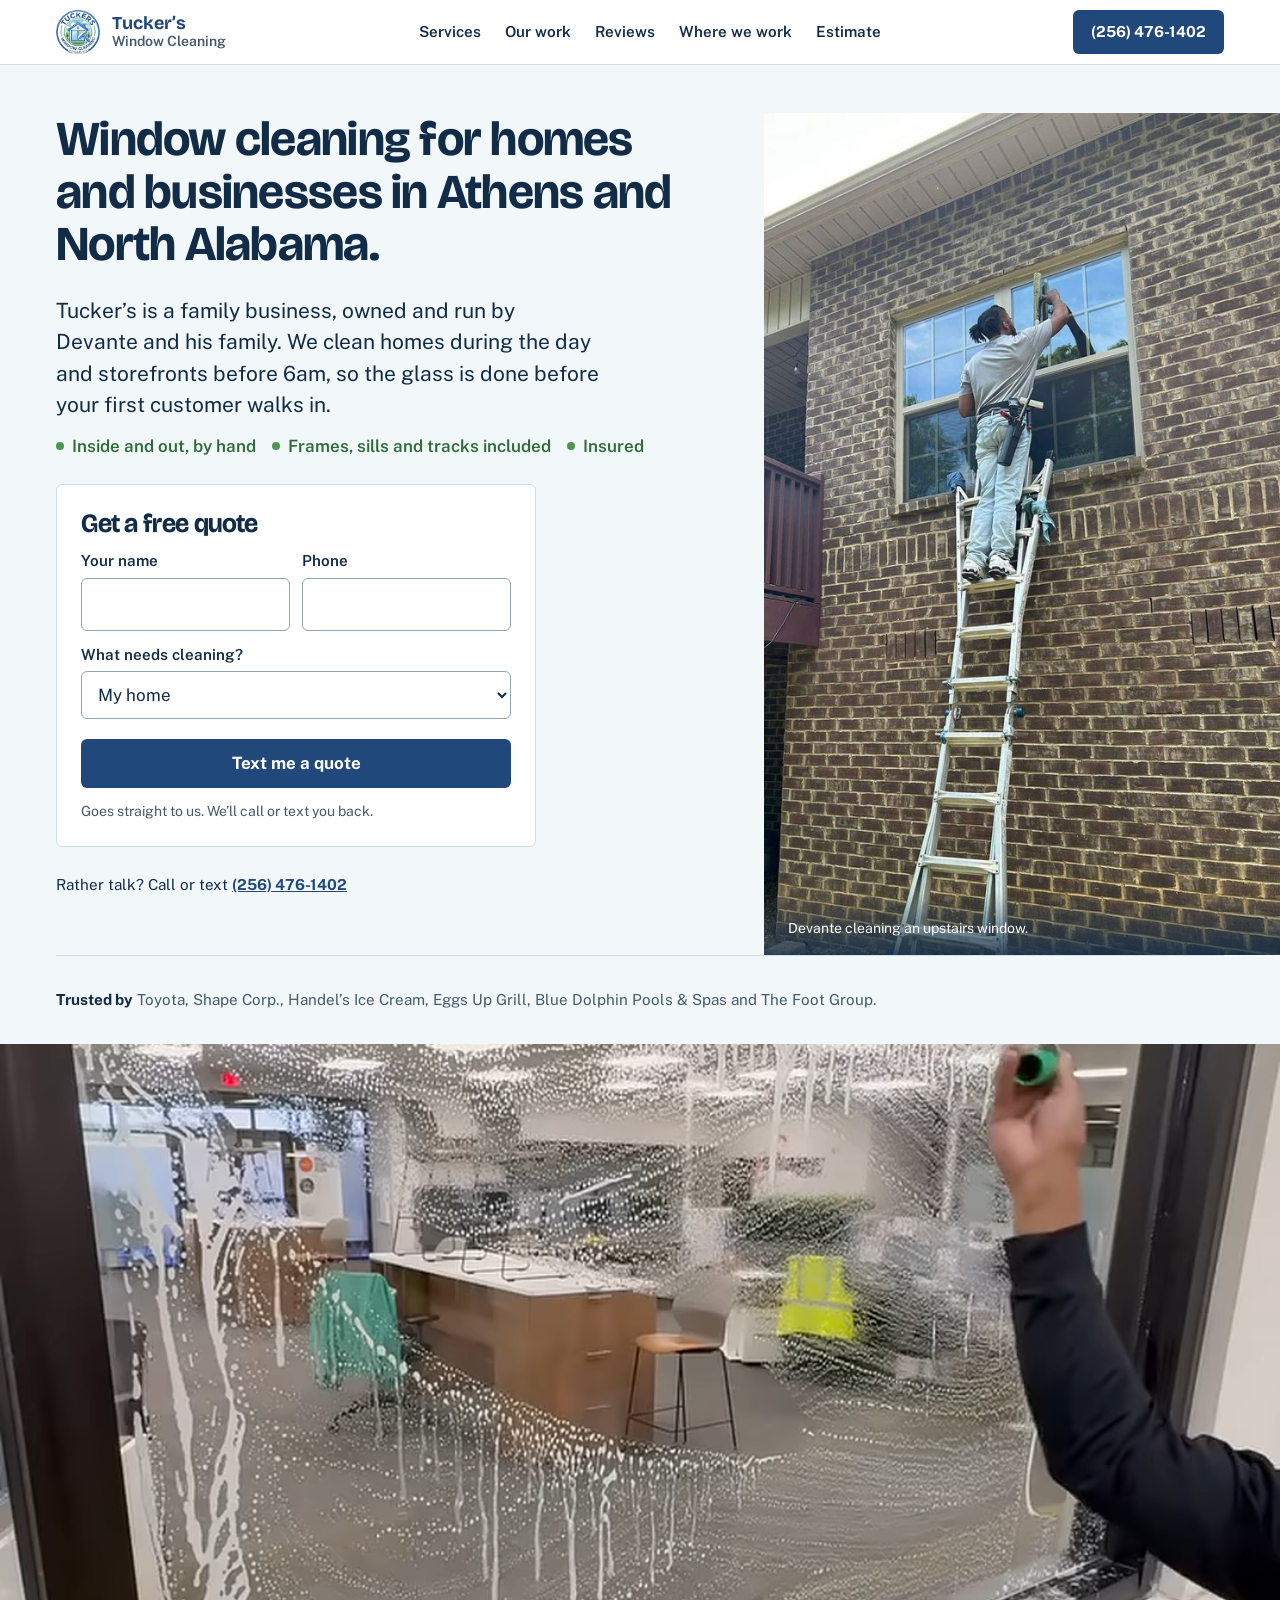
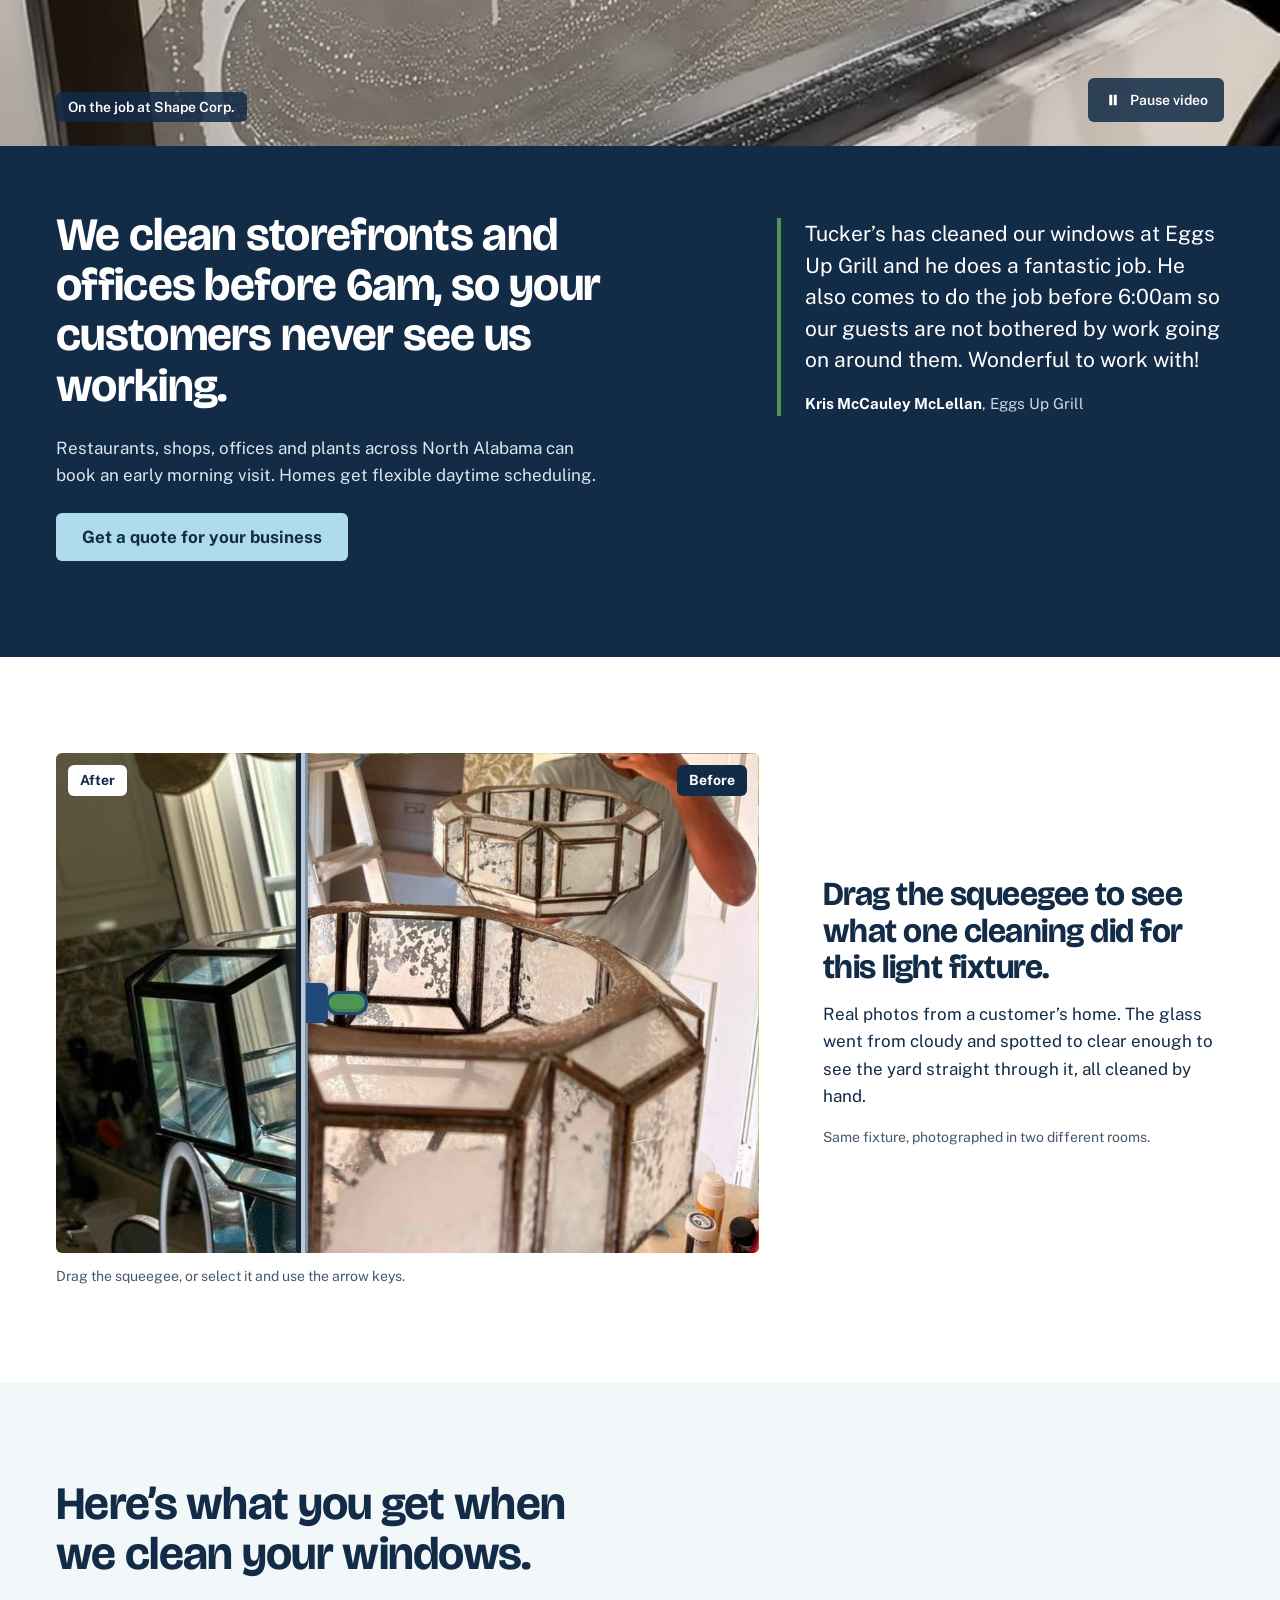
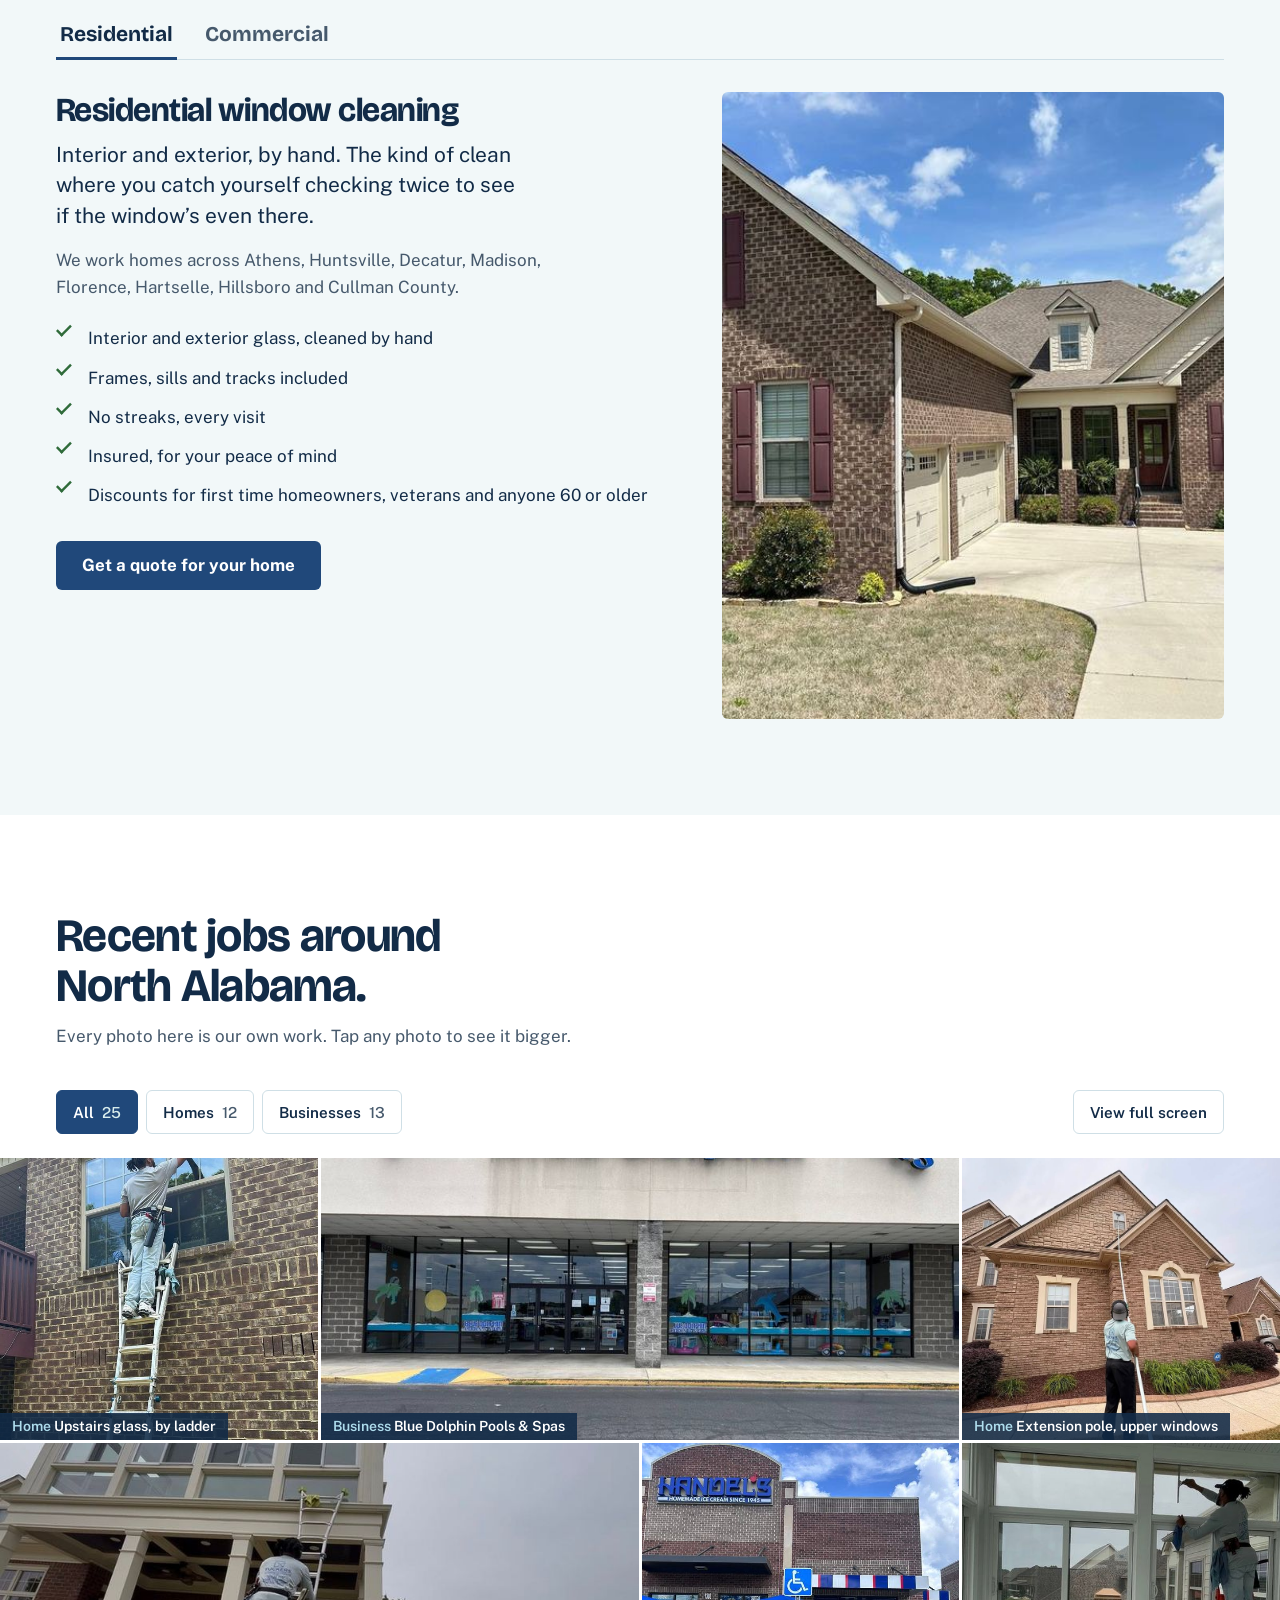
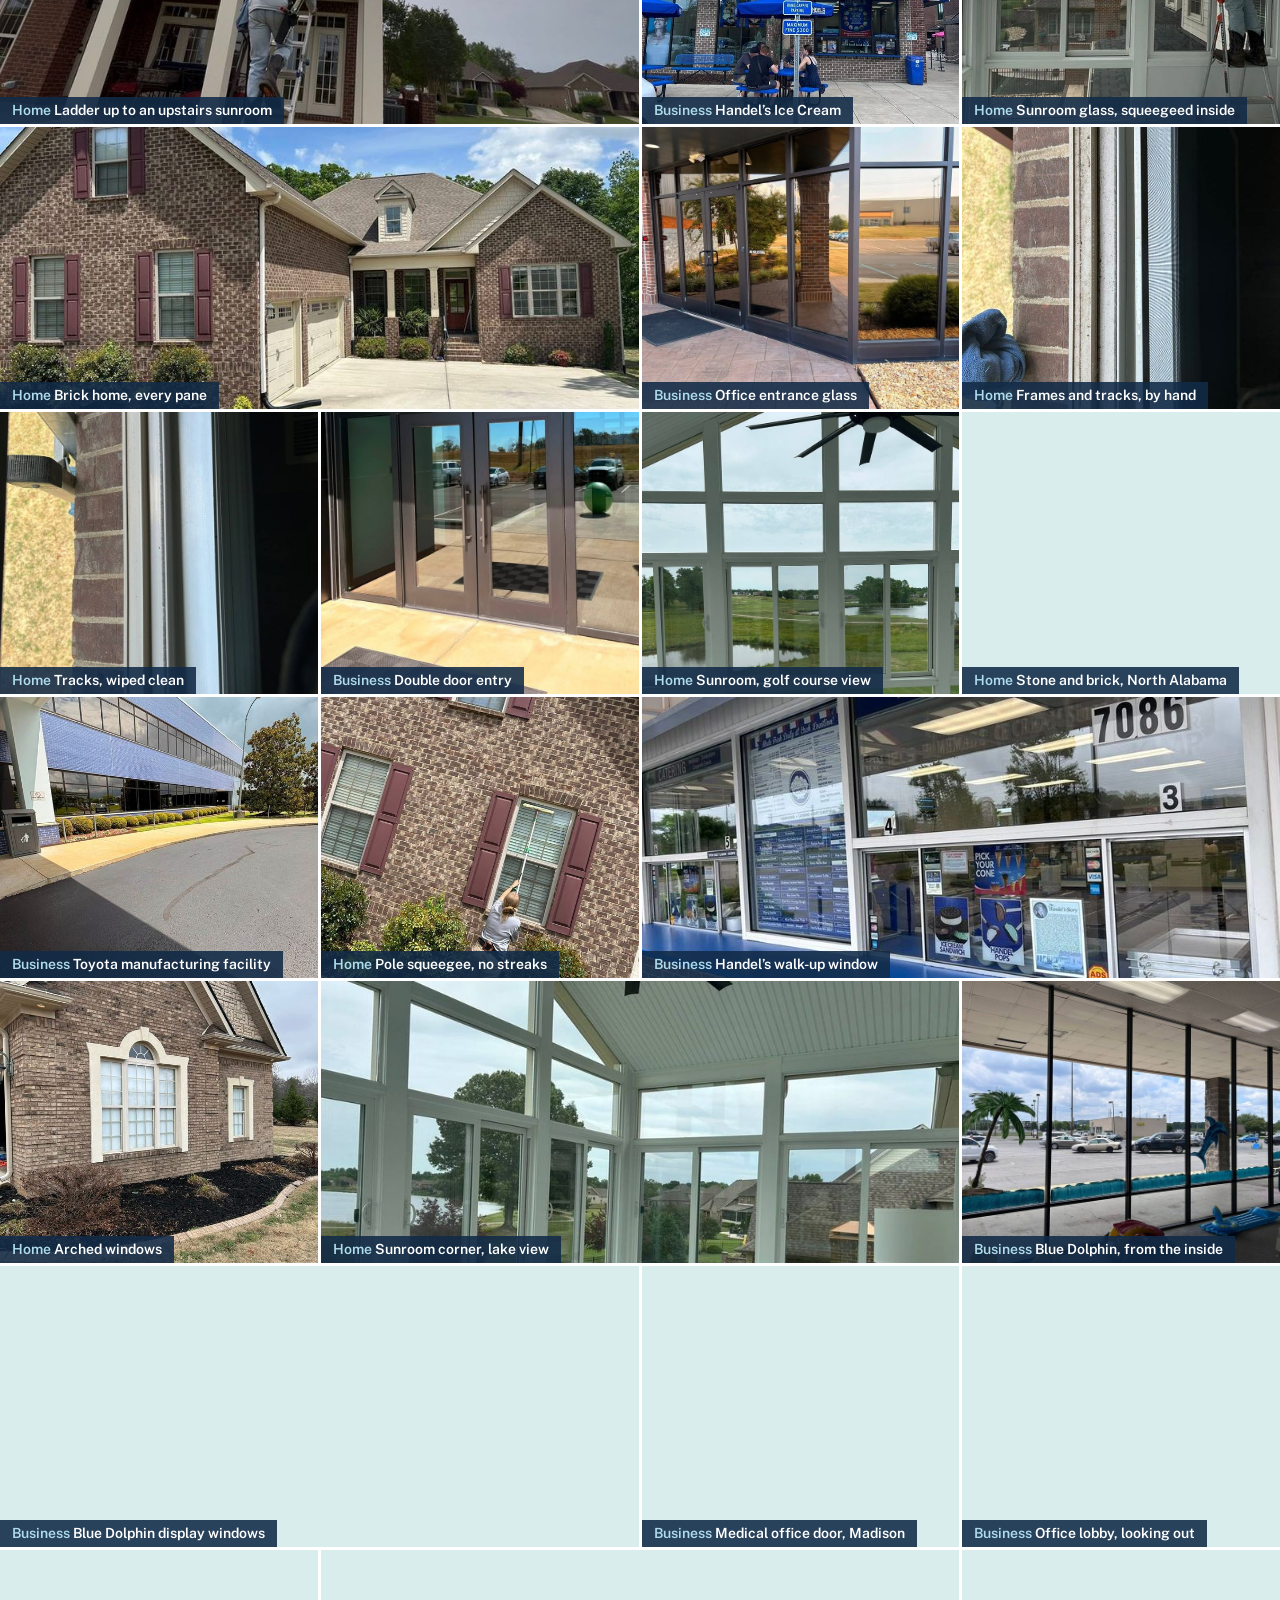
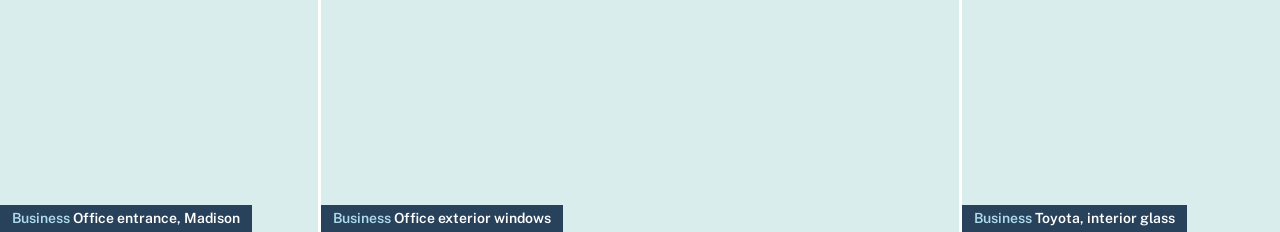
==== index.html @ 78ebc1d4 "Redesign: add the full-width photo gallery and viewer - Edge-to-edge mosaic of all 25 job photos, 2/" ====
<!DOCTYPE html>
<html lang="en">
<head>
<meta charset="UTF-8">
<meta name="viewport" content="width=device-width, initial-scale=1.0">
<title>Window Cleaning in Athens, AL | Tucker's Window Cleaning</title>
<meta name="description" content="Streak-free residential and commercial window cleaning in Athens, AL and North Alabama. Frames, sills, and tracks included. Insured. Call or text (256) 476-1402 for a free quote.">
<meta name="theme-color" content="#20487a">
<link rel="canonical" href="https://tuckerswindowcleaning.com/">
<link rel="icon" href="favicon.ico" sizes="48x48">
<link rel="icon" href="assets/icons/favicon-32.png" type="image/png" sizes="32x32">
<link rel="apple-touch-icon" href="assets/icons/apple-touch-icon.png">
<meta property="og:type" content="website">
<meta property="og:site_name" content="Tucker's Window Cleaning">
<meta property="og:title" content="Tucker's Window Cleaning | Athens, AL">
<meta property="og:description" content="Streak-free residential and commercial window cleaning across North Alabama. Frames, sills, and tracks included. Insured. Call or text (256) 476-1402.">
<meta property="og:url" content="https://tuckerswindowcleaning.com/">
<meta property="og:image" content="https://tuckerswindowcleaning.com/assets/images/og-image.jpg">
<meta property="og:image:width" content="1200">
<meta property="og:image:height" content="630">
<meta property="og:image:alt" content="Tucker's Window Cleaning technician on a ladder cleaning a second-story window">
<meta name="twitter:card" content="summary_large_image">
<link rel="preload" href="assets/fonts/bricolage-grotesque-var.woff2" as="font" type="font/woff2" crossorigin>
<link rel="preload" href="assets/fonts/public-sans-var.woff2" as="font" type="font/woff2" crossorigin>
<link rel="stylesheet" href="assets/css/redesign.css?v=1">
<script type="application/ld+json">
{
  "@context": "https://schema.org",
  "@type": "LocalBusiness",
  "name": "Tucker's Window Cleaning",
  "legalName": "Tucker's Window Cleaning LLC",
  "image": "https://tuckerswindowcleaning.com/assets/images/logo.png",
  "logo": "https://tuckerswindowcleaning.com/assets/images/logo.png",
  "telephone": "+12564761402",
  "email": "tuckerswindowcleaning@gmail.com",
  "url": "https://tuckerswindowcleaning.com/",
  "foundingDate": "2023",
  "sameAs": ["https://www.facebook.com/people/Tuckers-Window-Cleaning/61576311082795/"],
  "description": "Residential and commercial window cleaning serving Athens, Huntsville, Decatur, Madison, Florence, Hartselle, Hillsboro, and Cullman County, Alabama.",
  "areaServed": [
    {"@type": "City", "name": "Athens, AL"},
    {"@type": "City", "name": "Huntsville, AL"},
    {"@type": "City", "name": "Decatur, AL"},
    {"@type": "City", "name": "Madison, AL"},
    {"@type": "City", "name": "Florence, AL"},
    {"@type": "City", "name": "Hartselle, AL"},
    {"@type": "City", "name": "Hillsboro, AL"},
    {"@type": "AdministrativeArea", "name": "Cullman County, AL"}
  ],
  "address": {
    "@type": "PostalAddress",
    "addressLocality": "Athens",
    "addressRegion": "AL",
    "addressCountry": "US"
  }
}
</script>
</head>
<body>
<a class="skip-link" href="#main">Skip to content</a>

<header class="site-header" id="site-header">
  <div class="wrap header-inner">
    <a class="brand" href="#top" aria-label="Tucker's Window Cleaning, back to top">
      <img src="assets/images/logo-128.png" alt="" width="44" height="44">
      <span class="brand-name">Tucker&rsquo;s <span>Window Cleaning</span></span>
    </a>
    <nav class="site-nav" aria-label="Primary">
      <a href="#services">Services</a>
      <a href="#work">Our work</a>
      <a href="#reviews">Reviews</a>
      <a href="#area">Where we work</a>
      <a href="#estimate">Estimate</a>
    </nav>
    <div class="header-actions">
      <a class="button button-primary header-phone" href="tel:+12564761402" aria-label="Call or text (256) 476-1402"><span class="label">Call</span><span class="num">(256) 476-1402</span></a>
      <button class="menu-button" id="menu-button" type="button" aria-expanded="false" aria-controls="mobile-nav">
        <span class="sr-only">Menu</span>
        <svg width="22" height="22" viewBox="0 0 24 24" aria-hidden="true"><path d="M4 7h16M4 12h16M4 17h16" stroke="currentColor" stroke-width="2" stroke-linecap="round"/></svg>
      </button>
    </div>
  </div>
  <nav class="mobile-nav" id="mobile-nav" aria-label="Mobile" hidden>
    <div class="wrap">
      <a href="#service-residential">Residential</a>
      <a href="#service-commercial">Commercial</a>
      <a href="#work">Our work</a>
      <a href="#reviews">Reviews</a>
      <a href="#area">Where we work</a>
      <a href="#estimate">Instant estimate</a>
      <a class="mobile-nav-phone" href="tel:+12564761402">Call or text (256) 476-1402</a>
    </div>
  </nav>
</header>

<main id="main">

  <!-- HERO -->
  <section class="hero" id="top" aria-labelledby="hero-title">
    <div class="wrap">
      <div class="hero-grid">
        <div class="hero-copy">
          <h1 id="hero-title">Window cleaning for homes and businesses in Athens and North Alabama.</h1>
          <p class="hero-lede">Tucker&rsquo;s is a family business, owned and run by Devante and his family. We clean homes during the day and storefronts before 6am, so the glass is done before your first customer walks in.</p>
          <ul class="hero-facts">
            <li>Inside and out, by hand</li>
            <li>Frames, sills and tracks included</li>
            <li>Insured</li>
          </ul>

          <form class="quote" id="hero-quote-form" action="https://formspree.io/f/xoeeagkk" method="POST" novalidate>
            <input type="text" name="_gotcha" class="hp" tabindex="-1" autocomplete="off" aria-hidden="true" hidden>
            <h2>Get a free quote</h2>
            <div class="quote-fields">
              <div class="field">
                <label for="hq-name">Your name</label>
                <input type="text" name="name" id="hq-name" autocomplete="name" required>
              </div>
              <div class="field">
                <label for="hq-phone">Phone</label>
                <input type="tel" name="phone" id="hq-phone" autocomplete="tel" required>
              </div>
              <div class="field field-wide">
                <label for="hq-service">What needs cleaning?</label>
                <select name="service" id="hq-service">
                  <option value="Residential">My home</option>
                  <option value="Commercial">My business</option>
                </select>
              </div>
              <button type="submit" class="button button-primary" id="hq-submit">Text me a quote</button>
            </div>
            <p class="quote-note" id="hq-note" role="status">Goes straight to us. We&rsquo;ll call or text you back.</p>
          </form>
          <p class="hero-call">Rather talk? Call or text <a href="tel:+12564761402">(256) 476-1402</a></p>
        </div>

        <figure class="hero-photo">
          <img src="assets/images/tucker-ladder.jpg" srcset="assets/images/tucker-ladder-600.jpg 600w, assets/images/tucker-ladder.jpg 912w" sizes="(min-width: 960px) 42vw, 100vw" width="912" height="1600" alt="Technician on a ladder cleaning a second-story window on a brick home" fetchpriority="high">
          <figcaption>Devante cleaning an upstairs window.</figcaption>
        </figure>
      </div>

      <p class="trusted"><strong>Trusted by</strong> Toyota, Shape Corp., Handel&rsquo;s Ice Cream, Eggs Up Grill, Blue Dolphin Pools &amp; Spas and The Foot Group.</p>
    </div>
  </section>

  <!-- EARLY COMMERCIAL -->
  <section class="early" id="commercial-early" aria-labelledby="early-title">
    <div class="early-media">
      <video class="early-video" muted loop playsinline preload="none" width="1080" height="1920" aria-describedby="early-video-desc"
        data-poster="assets/video/hero-poster.jpg"
        data-sources='[{"src":"assets/video/hero-1080.webm","type":"video/webm","media":"(min-width: 960px)"},{"src":"assets/video/hero-1080.mp4","type":"video/mp4","media":"(min-width: 960px)"},{"src":"assets/video/hero-720.webm","type":"video/webm"},{"src":"assets/video/hero-720.mp4","type":"video/mp4"}]'></video>
      <p class="sr-only" id="early-video-desc">Video: a Tucker&rsquo;s technician squeegees soapy glass at Shape Corp. in smooth strokes, leaving it streak free.</p>
      <button type="button" class="video-toggle" id="video-toggle" aria-pressed="false" hidden>
        <svg class="icon-pause" viewBox="0 0 24 24" width="18" height="18" aria-hidden="true"><path fill="currentColor" d="M7 5h4v14H7zM13 5h4v14h-4z"/></svg>
        <svg class="icon-play" viewBox="0 0 24 24" width="18" height="18" aria-hidden="true"><path fill="currentColor" d="M8 5v14l11-7z"/></svg>
        <span class="video-toggle-label">Pause video</span>
      </button>
      <p class="early-credit">On the job at Shape Corp.</p>
    </div>

    <div class="wrap early-body">
      <div class="early-copy">
        <h2 id="early-title">We clean storefronts and offices before 6am, so your customers never see us working.</h2>
        <p>Restaurants, shops, offices and plants across North Alabama can book an early morning visit. Homes get flexible daytime scheduling.</p>
        <a class="button button-light" href="#top" data-service="Commercial">Get a quote for your business</a>
      </div>
      <figure class="early-quote">
        <blockquote>Tucker&rsquo;s has cleaned our windows at Eggs Up Grill and he does a fantastic job. He also comes to do the job before 6:00am so our guests are not bothered by work going on around them. Wonderful to work with!</blockquote>
        <figcaption><strong>Kris McCauley McLellan</strong>, Eggs Up Grill</figcaption>
      </figure>
    </div>
  </section>

  <!-- BEFORE / AFTER WIPE -->
  <section class="wipe-section" id="before-after" aria-labelledby="wipe-title">
    <div class="wrap wipe-grid">
      <div class="wipe-copy">
        <h2 id="wipe-title">Drag the squeegee to see what one cleaning did for this light fixture.</h2>
        <p>Real photos from a customer&rsquo;s home. The glass went from cloudy and spotted to clear enough to see the yard straight through it, all cleaned by hand.</p>
        <p class="wipe-note">Same fixture, photographed in two different rooms.</p>
      </div>

      <figure class="wipe" style="--pos: 35%">
        <div class="wipe-stage" id="wipe-stage">
          <img class="wipe-img wipe-after" src="assets/images/wipe-after.jpg" srcset="assets/images/wipe-after-640.jpg 640w, assets/images/wipe-after.jpg 1000w" sizes="(min-width: 960px) 56vw, 100vw" width="1000" height="711" alt="The same glass light fixture after cleaning, completely clear" loading="lazy" decoding="async">
          <div class="wipe-dirty">
            <img class="wipe-img" src="assets/images/wipe-before.jpg" srcset="assets/images/wipe-before-640.jpg 640w, assets/images/wipe-before.jpg 1000w" sizes="(min-width: 960px) 56vw, 100vw" width="1000" height="711" alt="Glass light fixture before cleaning, cloudy and spotted" loading="lazy" decoding="async">
          </div>
          <span class="wipe-tag wipe-tag-after" aria-hidden="true">After</span>
          <span class="wipe-tag wipe-tag-before" aria-hidden="true">Before</span>
          <div class="wipe-track">
            <div class="wipe-handle" id="wipe-handle" role="slider" tabindex="0"
              aria-label="Squeegee. Move it to compare the fixture before and after cleaning"
              aria-valuemin="0" aria-valuemax="100" aria-valuenow="35" aria-valuetext="35 percent cleaned">
              <span class="squeegee" aria-hidden="true"><span class="blade"></span><span class="neck"></span><span class="grip"></span></span>
            </div>
          </div>
        </div>
        <figcaption class="wipe-help">Drag the squeegee, or select it and use the arrow keys.</figcaption>
      </figure>
    </div>
  </section>

  <!-- SERVICES -->
  <section class="services" id="services" aria-labelledby="services-title">
    <div class="wrap">
      <h2 id="services-title">Here&rsquo;s what you get when we clean your windows.</h2>

      <div class="tabs" role="tablist" aria-label="Choose a service">
        <button type="button" class="tab" role="tab" id="tab-residential" aria-controls="service-residential" aria-selected="true">Residential</button>
        <button type="button" class="tab" role="tab" id="tab-commercial" aria-controls="service-commercial" aria-selected="false" tabindex="-1">Commercial</button>
      </div>

      <article class="service" id="service-residential" role="tabpanel" aria-labelledby="tab-residential" tabindex="-1">
        <div class="service-copy">
          <h3>Residential window cleaning</h3>
          <p class="service-lead">Interior and exterior, by hand. The kind of clean where you catch yourself checking twice to see if the window&rsquo;s even there.</p>
          <p>We work homes across Athens, Huntsville, Decatur, Madison, Florence, Hartselle, Hillsboro and Cullman County.</p>
          <ul class="checks">
            <li>Interior and exterior glass, cleaned by hand</li>
            <li>Frames, sills and tracks included</li>
            <li>No streaks, every visit</li>
            <li>Insured, for your peace of mind</li>
            <li>Discounts for first time homeowners, veterans and anyone 60 or older</li>
          </ul>
          <a class="button button-primary" href="#top" data-service="Residential">Get a quote for your home</a>
        </div>
        <figure class="service-photo">
          <img src="assets/images/residential-brick.jpg" srcset="assets/images/residential-brick-800.jpg 800w, assets/images/residential-brick.jpg 1600w" sizes="(min-width: 960px) 40vw, 100vw" width="1600" height="1200" alt="Two-story brick home with clean, streak-free windows in Athens, AL" loading="lazy" decoding="async">
        </figure>
      </article>

      <article class="service" id="service-commercial" role="tabpanel" aria-labelledby="tab-commercial" tabindex="-1" hidden>
        <div class="service-copy">
          <h3>Commercial window cleaning</h3>
          <p class="service-lead">Storefronts, offices and plants that open on time, with the glass already done.</p>
          <p>From manufacturing plants like Toyota and Shape Corp. to local favorites like Handel&rsquo;s Ice Cream, Blue Dolphin Pools &amp; Spas and Eggs Up Grill. Early morning scheduling means your glass is spotless before your first customer walks in.</p>
          <ul class="checks">
            <li>Early morning scheduling, before 6am</li>
            <li>One crew, one point of contact</li>
            <li>Insured, for your peace of mind</li>
            <li>Storefronts, restaurants and manufacturing facilities</li>
            <li>Trusted by Toyota and Shape Corp.</li>
          </ul>
          <a class="button button-primary" href="#top" data-service="Commercial">Get a quote for your business</a>
        </div>
        <figure class="service-photo">
          <img src="assets/images/commercial-toyota.jpg" srcset="assets/images/commercial-toyota-800.jpg 800w, assets/images/commercial-toyota.jpg 1200w" sizes="(min-width: 960px) 40vw, 100vw" width="1200" height="1600" alt="Toyota manufacturing facility with long bands of clean glass" loading="lazy" decoding="async">
        </figure>
      </article>
    </div>
  </section>

  <!-- GALLERY -->
  <section class="gallery" id="work" aria-labelledby="work-title">
    <div class="wrap gallery-head">
      <h2 id="work-title">Recent jobs around North Alabama.</h2>
      <p>Every photo here is our own work. Tap any photo to see it bigger.</p>
      <div class="gallery-bar">
        <div class="filters" role="group" aria-label="Filter photos">
          <button type="button" class="filter" data-filter="all" aria-pressed="true">All <span>25</span></button>
          <button type="button" class="filter" data-filter="home" aria-pressed="false">Homes <span>12</span></button>
          <button type="button" class="filter" data-filter="business" aria-pressed="false">Businesses <span>13</span></button>
        </div>
        <button type="button" class="gallery-full" id="gallery-full">View full screen</button>
      </div>
    </div>

    <div class="mosaic" id="mosaic">
        <figure class="tile" data-cat="home">
          <button type="button" class="tile-open" aria-label="View larger: Upstairs glass, by ladder">
            <img src="assets/images/tucker-ladder.jpg" srcset="assets/images/tucker-ladder-600.jpg 600w, assets/images/tucker-ladder.jpg 912w" sizes="(min-width: 960px) 25vw, 50vw" width="912" height="1600" alt="Technician on a ladder cleaning a second-story window on a brick home" loading="lazy" decoding="async">
          </button>
          <figcaption><span class="tile-kind">Home</span> Upstairs glass, by ladder</figcaption>
        </figure>
        <figure class="tile tile-wide" data-cat="business">
          <button type="button" class="tile-open" aria-label="View larger: Blue Dolphin Pools &amp; Spas">
            <img src="assets/images/bluedolphin-storefront.jpg" srcset="assets/images/bluedolphin-storefront-800.jpg 800w, assets/images/bluedolphin-storefront.jpg 1600w" sizes="(min-width: 960px) 50vw, 100vw" width="1600" height="1200" alt="Blue Dolphin Pools and Spas storefront with a full wall of clean glass" loading="lazy" decoding="async">
          </button>
          <figcaption><span class="tile-kind">Business</span> Blue Dolphin Pools &amp; Spas</figcaption>
        </figure>
        <figure class="tile" data-cat="home">
          <button type="button" class="tile-open" aria-label="View larger: Extension pole, upper windows">
            <img src="assets/images/job-pole-brick.jpg" srcset="assets/images/job-pole-brick-800.jpg 800w, assets/images/job-pole-brick.jpg 960w" sizes="(min-width: 960px) 25vw, 50vw" width="960" height="1280" alt="Technician in a Tucker&rsquo;s shirt using an extension pole on the upper windows of a brick home" loading="lazy" decoding="async">
          </button>
          <figcaption><span class="tile-kind">Home</span> Extension pole, upper windows</figcaption>
        </figure>
        <figure class="tile tile-wide" data-cat="home">
          <button type="button" class="tile-open" aria-label="View larger: Ladder up to an upstairs sunroom">
            <img src="assets/images/sunroom-ladder.jpg" srcset="assets/images/sunroom-ladder-800.jpg 800w, assets/images/sunroom-ladder.jpg 1170w" sizes="(min-width: 960px) 50vw, 100vw" width="1170" height="655" alt="Technician in a Tucker&rsquo;s shirt climbing a ladder to clean second-story sunroom windows" loading="lazy" decoding="async">
          </button>
          <figcaption><span class="tile-kind">Home</span> Ladder up to an upstairs sunroom</figcaption>
        </figure>
        <figure class="tile" data-cat="business">
          <button type="button" class="tile-open" aria-label="View larger: Handel&rsquo;s Ice Cream">
            <img src="assets/images/commercial-handels-close.jpg" srcset="assets/images/commercial-handels-close-800.jpg 600w, assets/images/commercial-handels-close.jpg 1200w" sizes="(min-width: 960px) 25vw, 50vw" width="1200" height="1600" alt="Handel&rsquo;s Homemade Ice Cream storefront with clean windows" loading="lazy" decoding="async">
          </button>
          <figcaption><span class="tile-kind">Business</span> Handel&rsquo;s Ice Cream</figcaption>
        </figure>
        <figure class="tile tile-wide" data-cat="home">
          <button type="button" class="tile-open" aria-label="View larger: Sunroom glass, squeegeed inside">
            <img src="assets/images/sunroom-squeegee.jpg" srcset="assets/images/sunroom-squeegee-800.jpg 800w, assets/images/sunroom-squeegee.jpg 1170w" sizes="(min-width: 960px) 50vw, 100vw" width="1170" height="649" alt="Technician on a stepladder squeegeeing the upper sunroom windows from inside" loading="lazy" decoding="async">
          </button>
          <figcaption><span class="tile-kind">Home</span> Sunroom glass, squeegeed inside</figcaption>
        </figure>
        <figure class="tile tile-wide" data-cat="home">
          <button type="button" class="tile-open" aria-label="View larger: Brick home, every pane">
            <img src="assets/images/residential-brick.jpg" srcset="assets/images/residential-brick-800.jpg 800w, assets/images/residential-brick.jpg 1600w" sizes="(min-width: 960px) 50vw, 100vw" width="1600" height="1200" alt="Two-story brick home with clean, streak-free windows" loading="lazy" decoding="async">
          </button>
          <figcaption><span class="tile-kind">Home</span> Brick home, every pane</figcaption>
        </figure>
        <figure class="tile" data-cat="business">
          <button type="button" class="tile-open" aria-label="View larger: Office entrance glass">
            <img src="assets/images/commercial-entrance.jpg" srcset="assets/images/commercial-entrance-800.jpg 800w, assets/images/commercial-entrance.jpg 960w" sizes="(min-width: 960px) 25vw, 50vw" width="960" height="1280" alt="Brick office entrance with clean, reflective glass doors and windows" loading="lazy" decoding="async">
          </button>
          <figcaption><span class="tile-kind">Business</span> Office entrance glass</figcaption>
        </figure>
        <figure class="tile" data-cat="home">
          <button type="button" class="tile-open" aria-label="View larger: Frames and tracks, by hand">
            <img src="assets/images/detail-frame.jpg" srcset="assets/images/detail-frame-800.jpg 600w, assets/images/detail-frame.jpg 1200w" sizes="(min-width: 960px) 25vw, 50vw" width="1200" height="1600" alt="Gloved hand cleaning a window frame and track" loading="lazy" decoding="async">
          </button>
          <figcaption><span class="tile-kind">Home</span> Frames and tracks, by hand</figcaption>
        </figure>
        <figure class="tile" data-cat="home">
          <button type="button" class="tile-open" aria-label="View larger: Tracks, wiped clean">
            <img src="assets/images/detail-track.jpg" srcset="assets/images/detail-track-800.jpg 800w, assets/images/detail-track.jpg 1500w" sizes="(min-width: 960px) 25vw, 50vw" width="1500" height="2000" alt="Close-up of a window track and frame wiped clean, ladder outside" loading="lazy" decoding="async">
          </button>
          <figcaption><span class="tile-kind">Home</span> Tracks, wiped clean</figcaption>
        </figure>
        <figure class="tile" data-cat="business">
          <button type="button" class="tile-open" aria-label="View larger: Double door entry">
            <img src="assets/images/commercial-doors.jpg" srcset="assets/images/commercial-doors-800.jpg 800w, assets/images/commercial-doors.jpg 830w" sizes="(min-width: 960px) 25vw, 50vw" width="830" height="830" alt="Commercial double glass doors, spotless, reflecting the parking lot" loading="lazy" decoding="async">
          </button>
          <figcaption><span class="tile-kind">Business</span> Double door entry</figcaption>
        </figure>
        <figure class="tile" data-cat="home">
          <button type="button" class="tile-open" aria-label="View larger: Sunroom, golf course view">
            <img src="assets/images/sunroom-golf.jpg" srcset="assets/images/sunroom-golf-800.jpg 800w, assets/images/sunroom-golf.jpg 1500w" sizes="(min-width: 960px) 25vw, 50vw" width="1500" height="1440" alt="Clean sunroom windows looking out over a golf course and ponds" loading="lazy" decoding="async">
          </button>
          <figcaption><span class="tile-kind">Home</span> Sunroom, golf course view</figcaption>
        </figure>
        <figure class="tile tile-wide" data-cat="home">
          <button type="button" class="tile-open" aria-label="View larger: Stone and brick, North Alabama">
            <img src="assets/images/residential-stone-wide.jpg" srcset="assets/images/residential-stone-wide-800.jpg 800w, assets/images/residential-stone-wide.jpg 1600w" sizes="(min-width: 960px) 50vw, 100vw" width="1600" height="1200" alt="Large stone and brick home exterior with sparkling windows" loading="lazy" decoding="async">
          </button>
          <figcaption><span class="tile-kind">Home</span> Stone and brick, North Alabama</figcaption>
        </figure>
        <figure class="tile" data-cat="business">
          <button type="button" class="tile-open" aria-label="View larger: Toyota manufacturing facility">
            <img src="assets/images/commercial-toyota.jpg" srcset="assets/images/commercial-toyota-800.jpg 600w, assets/images/commercial-toyota.jpg 1200w" sizes="(min-width: 960px) 25vw, 50vw" width="1200" height="1600" alt="Toyota manufacturing facility with long bands of clean glass" loading="lazy" decoding="async">
          </button>
          <figcaption><span class="tile-kind">Business</span> Toyota manufacturing facility</figcaption>
        </figure>
        <figure class="tile" data-cat="home">
          <button type="button" class="tile-open" aria-label="View larger: Pole squeegee, no streaks">
            <img src="assets/images/action-squeegee.jpg" srcset="assets/images/action-squeegee-800.jpg 600w, assets/images/action-squeegee.jpg 1200w" sizes="(min-width: 960px) 25vw, 50vw" width="1200" height="1600" alt="Technician using a pole squeegee on a brick home" loading="lazy" decoding="async">
          </button>
          <figcaption><span class="tile-kind">Home</span> Pole squeegee, no streaks</figcaption>
        </figure>
        <figure class="tile tile-wide" data-cat="business">
          <button type="button" class="tile-open" aria-label="View larger: Handel&rsquo;s walk-up window">
            <img src="assets/images/commercial-handels.jpg" srcset="assets/images/commercial-handels-800.jpg 800w, assets/images/commercial-handels.jpg 1600w" sizes="(min-width: 960px) 50vw, 100vw" width="1600" height="1200" alt="Close-up of Handel&rsquo;s walk-up window glass" loading="lazy" decoding="async">
          </button>
          <figcaption><span class="tile-kind">Business</span> Handel&rsquo;s walk-up window</figcaption>
        </figure>
        <figure class="tile" data-cat="home">
          <button type="button" class="tile-open" aria-label="View larger: Arched windows">
            <img src="assets/images/residential-stone-close.jpg" srcset="assets/images/residential-stone-close-800.jpg 600w, assets/images/residential-stone-close.jpg 1200w" sizes="(min-width: 960px) 25vw, 50vw" width="1200" height="1600" alt="Stone home with clean arched windows" loading="lazy" decoding="async">
          </button>
          <figcaption><span class="tile-kind">Home</span> Arched windows</figcaption>
        </figure>
        <figure class="tile tile-wide" data-cat="home">
          <button type="button" class="tile-open" aria-label="View larger: Sunroom corner, lake view">
            <img src="assets/images/sunroom-lake.jpg" srcset="assets/images/sunroom-lake-800.jpg 800w, assets/images/sunroom-lake.jpg 1600w" sizes="(min-width: 960px) 50vw, 100vw" width="1600" height="848" alt="Corner of a sunroom with clean floor-to-ceiling windows looking out on a lake" loading="lazy" decoding="async">
          </button>
          <figcaption><span class="tile-kind">Home</span> Sunroom corner, lake view</figcaption>
        </figure>
        <figure class="tile tile-wide" data-cat="business">
          <button type="button" class="tile-open" aria-label="View larger: Blue Dolphin, from the inside">
            <img src="assets/images/bluedolphin-inside.jpg" srcset="assets/images/bluedolphin-inside-800.jpg 800w, assets/images/bluedolphin-inside.jpg 1600w" sizes="(min-width: 960px) 50vw, 100vw" width="1600" height="1200" alt="View from inside Blue Dolphin through clean storefront windows to the parking lot" loading="lazy" decoding="async">
          </button>
          <figcaption><span class="tile-kind">Business</span> Blue Dolphin, from the inside</figcaption>
        </figure>
        <figure class="tile tile-wide" data-cat="business">
          <button type="button" class="tile-open" aria-label="View larger: Blue Dolphin display windows">
            <img src="assets/images/bluedolphin-display.jpg" srcset="assets/images/bluedolphin-display-800.jpg 800w, assets/images/bluedolphin-display.jpg 1600w" sizes="(min-width: 960px) 50vw, 100vw" width="1600" height="1200" alt="Blue Dolphin display windows, clean glass with painted palm trees and a dolphin" loading="lazy" decoding="async">
          </button>
          <figcaption><span class="tile-kind">Business</span> Blue Dolphin display windows</figcaption>
        </figure>
        <figure class="tile" data-cat="business">
          <button type="button" class="tile-open" aria-label="View larger: Medical office door, Madison">
            <img src="assets/images/office-door.jpg" srcset="assets/images/office-door-800.jpg 800w, assets/images/office-door.jpg 1500w" sizes="(min-width: 960px) 25vw, 50vw" width="1500" height="2000" alt="Close-up of a medical office glass door with crisp lettering, cleaning gear reflected outside" loading="lazy" decoding="async">
          </button>
          <figcaption><span class="tile-kind">Business</span> Medical office door, Madison</figcaption>
        </figure>
        <figure class="tile tile-wide" data-cat="business">
          <button type="button" class="tile-open" aria-label="View larger: Office lobby, looking out">
            <img src="assets/images/office-inside.jpg" srcset="assets/images/office-inside-800.jpg 800w, assets/images/office-inside.jpg 1600w" sizes="(min-width: 960px) 50vw, 100vw" width="1600" height="1200" alt="Inside a Madison medical office looking out through clean glass doors and windows to the parking lot" loading="lazy" decoding="async">
          </button>
          <figcaption><span class="tile-kind">Business</span> Office lobby, looking out</figcaption>
        </figure>
        <figure class="tile" data-cat="business">
          <button type="button" class="tile-open" aria-label="View larger: Office entrance, Madison">
            <img src="assets/images/office-entrance.jpg" srcset="assets/images/office-entrance-800.jpg 800w, assets/images/office-entrance.jpg 1500w" sizes="(min-width: 960px) 25vw, 50vw" width="1500" height="2000" alt="Brick medical office entrance with clean glass doors and side windows" loading="lazy" decoding="async">
          </button>
          <figcaption><span class="tile-kind">Business</span> Office entrance, Madison</figcaption>
        </figure>
        <figure class="tile tile-wide" data-cat="business">
          <button type="button" class="tile-open" aria-label="View larger: Office exterior windows">
            <img src="assets/images/office-exterior.jpg" srcset="assets/images/office-exterior-800.jpg 800w, assets/images/office-exterior.jpg 1600w" sizes="(min-width: 960px) 50vw, 100vw" width="1600" height="1200" alt="Brick office building with a row of clean exterior windows" loading="lazy" decoding="async">
          </button>
          <figcaption><span class="tile-kind">Business</span> Office exterior windows</figcaption>
        </figure>
        <figure class="tile" data-cat="business">
          <button type="button" class="tile-open" aria-label="View larger: Toyota, interior glass">
            <img src="assets/images/commercial-toyota-interior.jpg" srcset="assets/images/commercial-toyota-interior-800.jpg 600w, assets/images/commercial-toyota-interior.jpg 1200w" sizes="(min-width: 960px) 25vw, 50vw" width="1200" height="1600" alt="Inside the Toyota facility, clean floor-to-ceiling windows" loading="lazy" decoding="async">
          </button>
          <figcaption><span class="tile-kind">Business</span> Toyota, interior glass</figcaption>
        </figure>
    </div>
    <div class="wrap">
      <button type="button" class="button button-outline gallery-more" id="gallery-more" hidden>Show all photos</button>
    </div>
  </section>

  <dialog class="viewer" id="viewer" aria-label="Photo viewer">
    <div class="viewer-inner">
      <button type="button" class="viewer-close" id="viewer-close">Close<span class="sr-only"> photo viewer</span></button>
      <figure class="viewer-figure">
        <img id="viewer-img" src="[data-uri]" alt="" width="1600" height="1200">
        <figcaption><span id="viewer-caption"></span> <span class="viewer-count" id="viewer-count"></span></figcaption>
      </figure>
      <div class="viewer-nav">
        <button type="button" class="viewer-prev" id="viewer-prev">Previous<span class="sr-only"> photo</span></button>
        <button type="button" class="viewer-next" id="viewer-next">Next<span class="sr-only"> photo</span></button>
      </div>
    </div>
  </dialog>

  <!-- Remaining sections are ported one at a time from legacy.html. -->

</main>

<script src="assets/js/site.js?v=1" defer></script>
</body>
</html>
---- assets/css/redesign.css ----
/* =========================================================
   Tucker's Window Cleaning — redesign
   Palette sampled from the round LLC logo. Type and spacing
   scales live here; components only use these tokens.
   ========================================================= */

@font-face {
  font-family: 'Bricolage Grotesque';
  src: url('../fonts/bricolage-grotesque-var.woff2') format('woff2');
  font-weight: 200 800;
  font-display: swap;
}
@font-face {
  font-family: 'Public Sans';
  src: url('../fonts/public-sans-var.woff2') format('woff2');
  font-weight: 100 900;
  font-display: swap;
}

:root {
  /* Color — from the logo */
  --navy-900: #122b47;
  --navy-800: #20487a;   /* logo ring + lettering */
  --blue-600: #3d6c9a;   /* logo house outline */
  --sky-300: #aedcec;    /* logo glass */
  --sky-100: #d9eded;    /* logo sky */
  --sky-50:  #f2f8f9;
  --leaf-500: #4e9452;   /* logo ring + trees */
  --leaf-700: #2f6b3a;   /* text-safe green */
  --white: #ffffff;

  --text: var(--navy-900);
  --text-muted: #46596c;   /* 6.9:1 on white */
  --line: #cfdfe6;
  --focus: #1f6fd1;

  /* Type */
  --font-display: 'Bricolage Grotesque', 'Arial Narrow', system-ui, sans-serif;
  --font-body: 'Public Sans', system-ui, -apple-system, 'Segoe UI', sans-serif;

  /* Type scale: 1.25 ratio from a 17px body, larger steps grow with the viewport */
  --step--1: 0.875rem;
  --step-0: 1.0625rem;
  --step-1: 1.3125rem;
  --step-2: clamp(1.5rem, 1.3rem + 0.8vw, 1.65rem);
  --step-3: clamp(1.75rem, 1.45rem + 1.3vw, 2.1rem);
  --step-4: clamp(2.05rem, 1.55rem + 2.2vw, 2.9rem);
  --step-5: clamp(2.35rem, 1.6rem + 3.4vw, 4.1rem);

  --leading-tight: 1.08;
  --leading-snug: 1.3;
  --leading-body: 1.6;

  /* Spacing: 4px base */
  --space-1: 0.25rem;
  --space-2: 0.5rem;
  --space-3: 0.75rem;
  --space-4: 1rem;
  --space-5: 1.5rem;
  --space-6: 2rem;
  --space-7: 3rem;
  --space-8: 4rem;
  --space-9: 6rem;
  --space-10: 8rem;

  --gutter: var(--space-5);
  --measure: 34rem;
  --page: 76rem;
  --radius: 6px;
  --tap: 44px;
  --header-h: 64px;
}

*, *::before, *::after { box-sizing: border-box; }
html { -webkit-text-size-adjust: 100%; scroll-padding-top: calc(var(--header-h) + var(--space-4)); scroll-behavior: smooth; }
body {
  margin: 0;
  font-family: var(--font-body);
  font-size: var(--step-0);
  line-height: var(--leading-body);
  color: var(--text);
  background: var(--white);
  -webkit-font-smoothing: antialiased;
}
img { display: block; max-width: 100%; height: auto; }
h1, h2, h3 {
  font-family: var(--font-display);
  font-weight: 700;
  line-height: var(--leading-tight);
  letter-spacing: -0.015em;
  margin: 0;
  font-variation-settings: 'opsz' 96;
}
p { margin: 0 0 var(--space-4); }
a { color: inherit; }
:focus-visible { outline: 3px solid var(--focus); outline-offset: 3px; border-radius: 2px; }
.sr-only { position: absolute; width: 1px; height: 1px; padding: 0; margin: -1px; overflow: hidden; clip: rect(0 0 0 0); white-space: nowrap; border: 0; }
.skip-link { position: absolute; left: var(--space-4); top: -100px; z-index: 100; padding: var(--space-3) var(--space-4); background: var(--navy-900); color: var(--white); }
.skip-link:focus { top: var(--space-4); }

.wrap { width: 100%; max-width: var(--page); margin: 0 auto; padding: 0 var(--gutter); }

/* ---------- Buttons ---------- */
.button {
  display: inline-flex; align-items: center; justify-content: center; gap: var(--space-2);
  min-height: var(--tap); padding: var(--space-3) var(--space-5);
  border: 2px solid transparent; border-radius: var(--radius);
  font: 700 var(--step-0)/1.2 var(--font-body);
  text-decoration: none; cursor: pointer;
  transition: background-color 0.2s ease, color 0.2s ease, border-color 0.2s ease;
}
.button-primary { background: var(--navy-800); color: var(--white); }
.button-primary:hover { background: var(--navy-900); }

/* ---------- Header ---------- */
.site-header {
  position: sticky; top: 0; z-index: 50;
  background: var(--white);
  border-bottom: 1px solid var(--line);
}
.header-inner { display: flex; align-items: center; justify-content: space-between; gap: var(--space-4); min-height: var(--header-h); }
.brand { display: flex; align-items: center; gap: var(--space-3); text-decoration: none; min-height: var(--tap); }
.brand img { width: 44px; height: 44px; }
.brand-name { font-family: var(--font-display); font-weight: 700; font-size: 1.125rem; line-height: 1.1; color: var(--navy-800); }
.brand-name span { display: block; font-family: var(--font-body); font-weight: 600; font-size: var(--step--1); color: var(--text-muted); }
.site-nav { display: none; }
.site-nav a {
  display: inline-flex; align-items: center; min-height: var(--tap); padding: 0 var(--space-3);
  text-decoration: none; font-weight: 600; font-size: 0.95rem; color: var(--text);
}
.site-nav a:hover { color: var(--navy-800); text-decoration: underline; text-underline-offset: 6px; }
.header-actions { display: flex; align-items: center; gap: var(--space-2); }
.header-phone { padding: var(--space-2) var(--space-4); font-size: 0.95rem; }
.header-phone .num { display: none; }
.menu-button {
  display: inline-flex; align-items: center; justify-content: center;
  width: var(--tap); height: var(--tap); border: 1px solid var(--line); border-radius: var(--radius);
  background: var(--white); color: var(--navy-900); cursor: pointer;
}
.mobile-nav { border-top: 1px solid var(--line); background: var(--white); }
.mobile-nav .wrap { display: grid; padding-top: var(--space-2); padding-bottom: var(--space-4); }
.mobile-nav a {
  display: flex; align-items: center; min-height: 48px;
  border-bottom: 1px solid var(--line);
  font-weight: 600; text-decoration: none; color: var(--text);
}
.mobile-nav .mobile-nav-phone { border-bottom: 0; color: var(--navy-800); text-decoration: underline; text-underline-offset: 4px; }
@media (min-width: 960px) {
  .site-nav { display: flex; }
  .mobile-nav { display: none; }
  .menu-button { display: none; }
  .header-phone .num { display: inline; }
  .header-phone .label { display: none; }
}

/* ---------- Hero ---------- */
.hero { background: var(--sky-50); }
.hero-grid { display: grid; gap: var(--space-6); padding-top: var(--space-5); }
.hero h1 { font-size: var(--step-4); max-width: 22ch; color: var(--navy-900); margin-bottom: var(--space-4); }
.hero-lede { font-size: var(--step-0); line-height: 1.55; max-width: var(--measure); color: var(--text); margin-bottom: var(--space-3); }
.hero-facts { display: flex; flex-wrap: wrap; gap: var(--space-1) var(--space-4); margin: 0 0 var(--space-5); padding: 0; list-style: none; font-weight: 600; color: var(--leaf-700); }
.hero-facts li { display: flex; align-items: center; gap: var(--space-2); }
.hero-facts li::before { content: ''; width: 8px; height: 8px; border-radius: 50%; background: var(--leaf-500); }

.quote {
  max-width: 30rem; padding: var(--space-4);
  background: var(--white); border: 1px solid var(--line); border-radius: var(--radius);
}
.quote h2 { font-size: var(--step-2); margin-bottom: var(--space-3); }
.quote-fields { display: grid; gap: var(--space-3); }
.field label { display: block; margin-bottom: var(--space-1); font-weight: 600; font-size: 0.95rem; }
.field input, .field select {
  width: 100%; min-height: 48px; padding: var(--space-3);
  font: inherit; color: var(--text);
  background: var(--white); border: 1.5px solid #8ea6b8; border-radius: var(--radius);
}
.field input:focus-visible, .field select:focus-visible { outline: 3px solid var(--focus); outline-offset: 1px; }
.quote .button { width: 100%; margin-top: var(--space-2); }
.quote-note { margin: var(--space-3) 0 0; font-size: var(--step--1); color: var(--text-muted); }
.quote-note.is-error { color: #a4161a; font-weight: 600; }
.quote-note.is-success { color: var(--leaf-700); font-weight: 600; }
.quote-note a { color: inherit; }
.field input[aria-invalid="true"] { border-color: #a4161a; box-shadow: 0 0 0 1px #a4161a; }
.button[aria-busy="true"] { opacity: 0.7; pointer-events: none; }
.hp { display: none; }
.hero-call { margin: var(--space-4) 0 0; font-size: 0.95rem; }
.hero-call a { display: inline-flex; align-items: center; min-height: var(--tap); font-weight: 700; color: var(--navy-800); }

.hero-photo { margin: 0 calc(var(--gutter) * -1); }
.hero-photo img { width: 100%; aspect-ratio: 4 / 5; object-fit: cover; object-position: 50% 25%; }
.hero-photo figcaption { padding: var(--space-3) var(--gutter) 0; font-size: var(--step--1); color: var(--text-muted); }

.trusted { margin: 0; padding: var(--space-6) 0; border-top: 1px solid var(--line); font-size: 0.95rem; color: var(--text-muted); }
.trusted strong { color: var(--text); }

@media (min-width: 960px) {
  .hero { overflow: hidden; }
  .hero-grid { grid-template-columns: minmax(0, 7fr) minmax(0, 5fr); gap: var(--space-8); align-items: stretch; padding-top: var(--space-7); }
  .hero-copy { padding-bottom: var(--space-7); }
  .hero h1 { font-size: clamp(2.5rem, 1.2rem + 2.3vw, 3.4rem); margin-bottom: var(--space-5); }
  .hero-lede { font-size: var(--step-1); line-height: 1.5; }
  .quote { padding: var(--space-5); }
  .hero-photo { margin: 0 calc((100vw - min(100vw, var(--page))) / -2 - var(--gutter)) 0 0; position: relative; }
  .hero-photo { min-height: 560px; }
  .hero-photo img { position: absolute; inset: 0; height: 100%; aspect-ratio: auto; }
  .hero-photo figcaption {
    position: absolute; left: 0; bottom: 0; right: 0;
    padding: var(--space-5) var(--space-5) var(--space-4);
    color: var(--white); background: linear-gradient(0deg, rgba(18,43,71,0.85), rgba(18,43,71,0));
  }
  .quote-fields { grid-template-columns: 1fr 1fr; }
  .quote-fields .field-wide, .quote-fields .button { grid-column: 1 / -1; }
}

/* ---------- Navy theme option ---------- */
.theme-navy .hero { background: var(--navy-900); color: var(--white); }
.theme-navy .hero h1 { color: var(--white); }
.theme-navy .hero-lede { color: #e3edf3; }
.theme-navy .hero-facts { color: var(--sky-300); }
.theme-navy .hero-facts li::before { background: var(--sky-300); }
.theme-navy .hero-call { color: #e3edf3; }
.theme-navy .hero-call a { color: var(--sky-300); }
.theme-navy .hero-photo figcaption { color: #c9d9e4; }
.theme-navy .trusted { border-top-color: rgba(255,255,255,0.18); color: #c9d9e4; }
.theme-navy .trusted strong { color: var(--white); }
.theme-navy .quote { border-color: transparent; color: var(--text); }
@media (min-width: 960px) { .theme-navy .hero-photo figcaption { color: var(--white); } }

@media (prefers-reduced-motion: reduce) {
  *, *::before, *::after { transition: none !important; animation: none !important; scroll-behavior: auto !important; }
}

/* ---------- Early commercial band ---------- */
.early { background: var(--navy-900); color: var(--white); }
.early-media { position: relative; background: var(--navy-800); }
.early-video { display: block; width: 100%; height: auto; aspect-ratio: 4 / 5; object-fit: cover; object-position: 50% 35%; }
.early-credit {
  position: absolute; left: var(--gutter); bottom: var(--space-4); margin: 0;
  padding: var(--space-1) var(--space-3); border-radius: var(--radius);
  background: rgba(18, 43, 71, 0.85); color: var(--white); font-size: var(--step--1); font-weight: 600;
}
.video-toggle {
  position: absolute; right: var(--gutter); bottom: var(--space-4);
  display: inline-flex; align-items: center; gap: var(--space-2);
  min-height: var(--tap); padding: 0 var(--space-4);
  border: 0; border-radius: var(--radius);
  background: rgba(18, 43, 71, 0.85); color: var(--white);
  font: 600 var(--step--1)/1 var(--font-body); cursor: pointer;
}
.video-toggle:focus-visible { outline-color: var(--sky-300); }
.video-toggle .icon-play { display: none; }
@media (max-width: 599px) {
  .video-toggle { width: var(--tap); padding: 0; justify-content: center; }
  .video-toggle-label { position: absolute; width: 1px; height: 1px; overflow: hidden; clip: rect(0 0 0 0); white-space: nowrap; }
}
.video-toggle[aria-pressed="true"] .icon-play { display: block; }
.video-toggle[aria-pressed="true"] .icon-pause { display: none; }

.early-body { display: grid; gap: var(--space-7); padding-top: var(--space-7); padding-bottom: var(--space-8); }
.early h2 { font-size: var(--step-4); max-width: 20ch; margin-bottom: var(--space-5); }
.early-copy p { max-width: var(--measure); color: #dbe7ef; margin-bottom: var(--space-5); }
.button-light { background: var(--sky-300); color: var(--navy-900); }
.button-light:hover { background: var(--white); }
.button-light:focus-visible { outline-color: var(--sky-300); }

.early-quote { margin: 0; padding-left: var(--space-5); border-left: 4px solid var(--leaf-500); }
.early-quote blockquote { margin: 0 0 var(--space-4); font-size: var(--step-1); line-height: 1.5; }
.early-quote figcaption { font-size: 0.95rem; color: #c9d9e4; }
.early-quote figcaption strong { color: var(--white); }

@media (min-width: 960px) {
  .early-video { aspect-ratio: auto; height: min(78vh, 760px); min-height: 520px; object-position: 50% 48%; }
  .early-credit { left: max(var(--gutter), calc((100vw - var(--page)) / 2 + var(--gutter))); bottom: var(--space-5); }
  .video-toggle { right: max(var(--gutter), calc((100vw - var(--page)) / 2 + var(--gutter))); bottom: var(--space-5); }
  .early-body { grid-template-columns: minmax(0, 7fr) minmax(0, 5fr); gap: var(--space-9); align-items: start; padding-top: var(--space-8); padding-bottom: var(--space-9); }
  .early-quote { margin-top: var(--space-2); }
}

/* ---------- Before / after squeegee wipe ---------- */
.wipe-section { background: var(--white); padding: var(--space-8) 0; }
.wipe-grid { display: grid; gap: var(--space-6); }
.wipe-copy h2 { font-size: var(--step-3); max-width: 22ch; margin-bottom: var(--space-4); }
.wipe-copy p { max-width: var(--measure); }
.wipe-note { font-size: var(--step--1); color: var(--text-muted); }

.wipe { margin: 0 calc(var(--gutter) * -1); }
.wipe-stage {
  position: relative; overflow: hidden;
  aspect-ratio: 1000 / 711; background: var(--sky-100);
  touch-action: pan-y; user-select: none; -webkit-user-select: none; cursor: ew-resize;
}
.wipe-img { position: absolute; inset: 0; width: 100%; height: 100%; object-fit: cover; pointer-events: none; }
/* The dirty photo covers the stage; everything left of the blade is wiped clean. */
.wipe-dirty { position: absolute; inset: 0; clip-path: inset(0 0 0 var(--pos)); }
/* The squeegee and its wet edge ride on a full-width track moved with a
   transform, so dragging and the hint never count as layout shift. */
.wipe-track {
  position: absolute; inset: 0; z-index: 3; pointer-events: none;
  transform: translateX(var(--pos));
}
.wipe-track::before {
  content: ''; position: absolute; top: 0; bottom: 0; left: -22px; width: 22px;
  background: linear-gradient(90deg, rgba(255,255,255,0), rgba(255,255,255,0.3));
}
.wipe-tag {
  position: absolute; top: var(--space-3); z-index: 2;
  padding: var(--space-1) var(--space-3); border-radius: var(--radius);
  font-size: var(--step--1); font-weight: 700; pointer-events: none;
}
.wipe-tag-after { left: var(--space-3); background: var(--white); color: var(--navy-900); }
.wipe-tag-before { right: var(--space-3); background: var(--navy-900); color: var(--white); }

.wipe-handle {
  position: absolute; top: 0; bottom: 0;
  left: -12px; width: 80px; pointer-events: auto;
  display: flex; align-items: stretch;
  cursor: grab; touch-action: none; outline: none;
}
.wipe-handle:active { cursor: grabbing; }
.squeegee { position: relative; display: block; width: 100%; height: 100%; filter: drop-shadow(0 2px 4px rgba(0,0,0,0.35)); }
.squeegee .blade {
  /* rubber edge + metal channel, full height of the photo */
  position: absolute; top: 0; bottom: 0; left: 6px; width: 12px; border-radius: 3px;
  background: linear-gradient(90deg, #142233 0 45%, #b9c8d4 45% 80%, #7d93a6 80% 100%);
}
.squeegee .neck {
  position: absolute; top: 50%; left: 16px; width: 22px; height: 40px; margin-top: -20px;
  border-radius: 0 6px 6px 0; background: var(--navy-800);
}
.squeegee .grip {
  position: absolute; top: 50%; left: 36px; width: 42px; height: 24px; margin-top: -12px;
  border-radius: 12px; background: var(--leaf-500);
  box-shadow: inset 0 0 0 3px var(--navy-800), inset 0 -6px 0 rgba(0,0,0,0.12);
}
.wipe-handle:focus-visible::after {
  content: ''; position: absolute; top: 50%; left: 2px; width: 80px; height: 64px; margin-top: -32px;
  border: 3px solid var(--focus); border-radius: 14px; box-shadow: 0 0 0 2px var(--white);
}
.wipe-help { padding: var(--space-3) var(--gutter) 0; font-size: var(--step--1); color: var(--text-muted); }

@media (min-width: 960px) {
  .wipe-section { padding: var(--space-9) 0; }
  .wipe-grid { grid-template-columns: minmax(0, 7fr) minmax(0, 4fr); gap: var(--space-8); align-items: center; }
  .wipe { grid-column: 1; grid-row: 1; margin: 0; }
  .wipe-copy { grid-column: 2; grid-row: 1; }
  .wipe-stage { border-radius: var(--radius); }
  .wipe-help { padding-left: 0; }
}

/* ---------- Services ---------- */
.services { background: var(--sky-50); padding: var(--space-8) 0; }
.services h2 { font-size: var(--step-4); max-width: 20ch; margin-bottom: var(--space-6); }

.tabs { display: flex; gap: var(--space-5); border-bottom: 1px solid var(--line); margin-bottom: var(--space-6); }
.tab {
  min-height: 48px; padding: 0 var(--space-1); margin-bottom: -1px;
  border: 0; border-bottom: 3px solid transparent; background: none;
  font: 700 var(--step-1)/1 var(--font-display); color: var(--text-muted); cursor: pointer;
}
.tab:hover { color: var(--navy-800); }
.tab[aria-selected="true"] { color: var(--navy-900); border-bottom-color: var(--navy-800); }

.service { display: grid; gap: var(--space-6); }
.service[hidden] { display: none; }
.service:focus { outline: none; }
.service h3 { font-size: var(--step-3); margin-bottom: var(--space-3); }
.service-lead { font-size: var(--step-1); line-height: 1.45; max-width: 36ch; }
.service-copy > p:not(.service-lead) { max-width: var(--measure); color: var(--text-muted); }
.checks { list-style: none; margin: var(--space-5) 0 var(--space-6); padding: 0; display: grid; gap: var(--space-3); }
.checks li { position: relative; padding-left: var(--space-6); }
.checks li::before {
  content: ''; position: absolute; left: 0; top: 0.3em; width: 18px; height: 10px;
  border-left: 3px solid var(--leaf-700); border-bottom: 3px solid var(--leaf-700);
  transform: rotate(-45deg) scale(0.8); transform-origin: left top;
}
.service-photo { margin: 0 calc(var(--gutter) * -1); }
.service-photo img { width: 100%; aspect-ratio: 4 / 3; object-fit: cover; }
#service-commercial .service-photo img { object-position: 50% 20%; }

@media (min-width: 960px) {
  .services { padding: var(--space-9) 0; }
  .service { grid-template-columns: minmax(0, 6fr) minmax(0, 5fr); gap: var(--space-8); align-items: start; }
  .service-photo { margin: 0; }
  .service-photo img { aspect-ratio: 4 / 5; border-radius: var(--radius); }
}

/* ---------- Gallery: full-width mosaic ---------- */
.gallery { background: var(--white); padding: var(--space-8) 0 var(--space-7); }
.gallery-head h2 { font-size: var(--step-4); max-width: 18ch; margin-bottom: var(--space-3); }
.gallery-head > p { color: var(--text-muted); max-width: var(--measure); }
.gallery-bar { display: flex; flex-wrap: wrap; align-items: center; justify-content: space-between; gap: var(--space-3); margin: var(--space-5) 0; }
.filters { display: flex; flex-wrap: wrap; gap: var(--space-2); }
.filter, .gallery-full, .button-outline {
  min-height: var(--tap); padding: 0 var(--space-4);
  border: 1.5px solid var(--line); border-radius: var(--radius); background: var(--white);
  font: 600 0.95rem/1 var(--font-body); color: var(--text); cursor: pointer;
}
.filter span { margin-left: var(--space-1); font-weight: 500; color: var(--text-muted); }
.filter:hover, .gallery-full:hover, .button-outline:hover { border-color: var(--navy-800); }
.filter[aria-pressed="true"] { background: var(--navy-800); border-color: var(--navy-800); color: var(--white); }
.filter[aria-pressed="true"] span { color: var(--sky-100); }

.mosaic {
  /* Row height comes from the grid, so a tile's span never changes its height. */
  display: grid; grid-template-columns: repeat(2, minmax(0, 1fr));
  grid-auto-rows: calc(50vw - 2px);
  gap: 3px; background: var(--white);
}
.tile { position: relative; margin: 0; overflow: hidden; background: var(--sky-100); }
.tile[hidden] { display: none; }
.tile-wide { grid-column: span 2; }
.tile-open { display: block; width: 100%; height: 100%; padding: 0; border: 0; background: none; cursor: zoom-in; }
.tile-open img { width: 100%; height: 100%; object-fit: cover; transition: transform 0.6s ease; }
.tile-open:hover img { transform: scale(1.03); }
.tile-open:focus-visible { outline: 3px solid var(--focus); outline-offset: -3px; }
.tile figcaption {
  position: absolute; left: 0; bottom: 0; max-width: 100%;
  padding: var(--space-1) var(--space-3);
  background: rgba(18, 43, 71, 0.88); color: var(--white);
  font-size: 0.8rem; font-weight: 600; line-height: 1.35; pointer-events: none;
}
.tile-kind { color: var(--sky-300); }
.gallery-more { display: flex; margin: var(--space-5) auto 0; }
.gallery-more[hidden] { display: none; }

@media (min-width: 640px) {
  .mosaic { grid-template-columns: repeat(3, minmax(0, 1fr)); grid-auto-rows: calc(33.333vw - 2px); }
}
@media (min-width: 960px) {
  .gallery { padding: var(--space-9) 0 0; }
  .gallery-head { display: grid; grid-template-columns: minmax(0, 1fr) auto; column-gap: var(--space-7); align-items: end; }
  .gallery-head h2, .gallery-head > p { grid-column: 1; }
  .gallery-bar { grid-column: 1 / -1; }
  .mosaic { grid-template-columns: repeat(4, minmax(0, 1fr)); grid-auto-rows: clamp(220px, 22vw, 340px); }
  .tile figcaption { font-size: 0.875rem; }
}

/* ---------- Photo viewer (native dialog) ---------- */
.viewer {
  width: 100vw; max-width: 100vw; height: 100dvh; max-height: 100dvh; margin: 0; padding: 0;
  border: 0; background: rgba(10, 22, 36, 0.96); color: var(--white);
}
.viewer::backdrop { background: rgba(10, 22, 36, 0.8); }
.viewer-inner { display: grid; grid-template-rows: auto 1fr auto; height: 100%; padding: var(--space-3) var(--gutter) var(--space-4); }
.viewer-close { justify-self: end; }
.viewer-close, .viewer-prev, .viewer-next {
  min-height: var(--tap); padding: 0 var(--space-5);
  border: 1.5px solid rgba(255,255,255,0.4); border-radius: var(--radius);
  background: transparent; color: var(--white); font: 600 0.95rem/1 var(--font-body); cursor: pointer;
}
.viewer-close:hover, .viewer-prev:hover, .viewer-next:hover { border-color: var(--white); }
.viewer button:focus-visible { outline-color: var(--sky-300); }
.viewer-figure { margin: 0; display: grid; grid-template-rows: 1fr auto; min-height: 0; gap: var(--space-3); touch-action: pan-y; }
.viewer-figure img { width: 100%; height: 100%; min-height: 0; object-fit: contain; }
.viewer-figure figcaption { text-align: center; font-weight: 600; }
.viewer-count { margin-left: var(--space-2); font-weight: 400; color: #c9d9e4; }
.viewer-nav { display: flex; justify-content: center; gap: var(--space-3); padding-top: var(--space-3); }
html:has(.viewer[open]) { overflow: hidden; }
img[src*="sunroom-ladder"] { object-position: 50% 75%; }
@media (max-width: 639px) {
  .filters { gap: var(--space-1); }
  .filter { padding: 0 var(--space-3); }
  .gallery-full { display: none; }
}
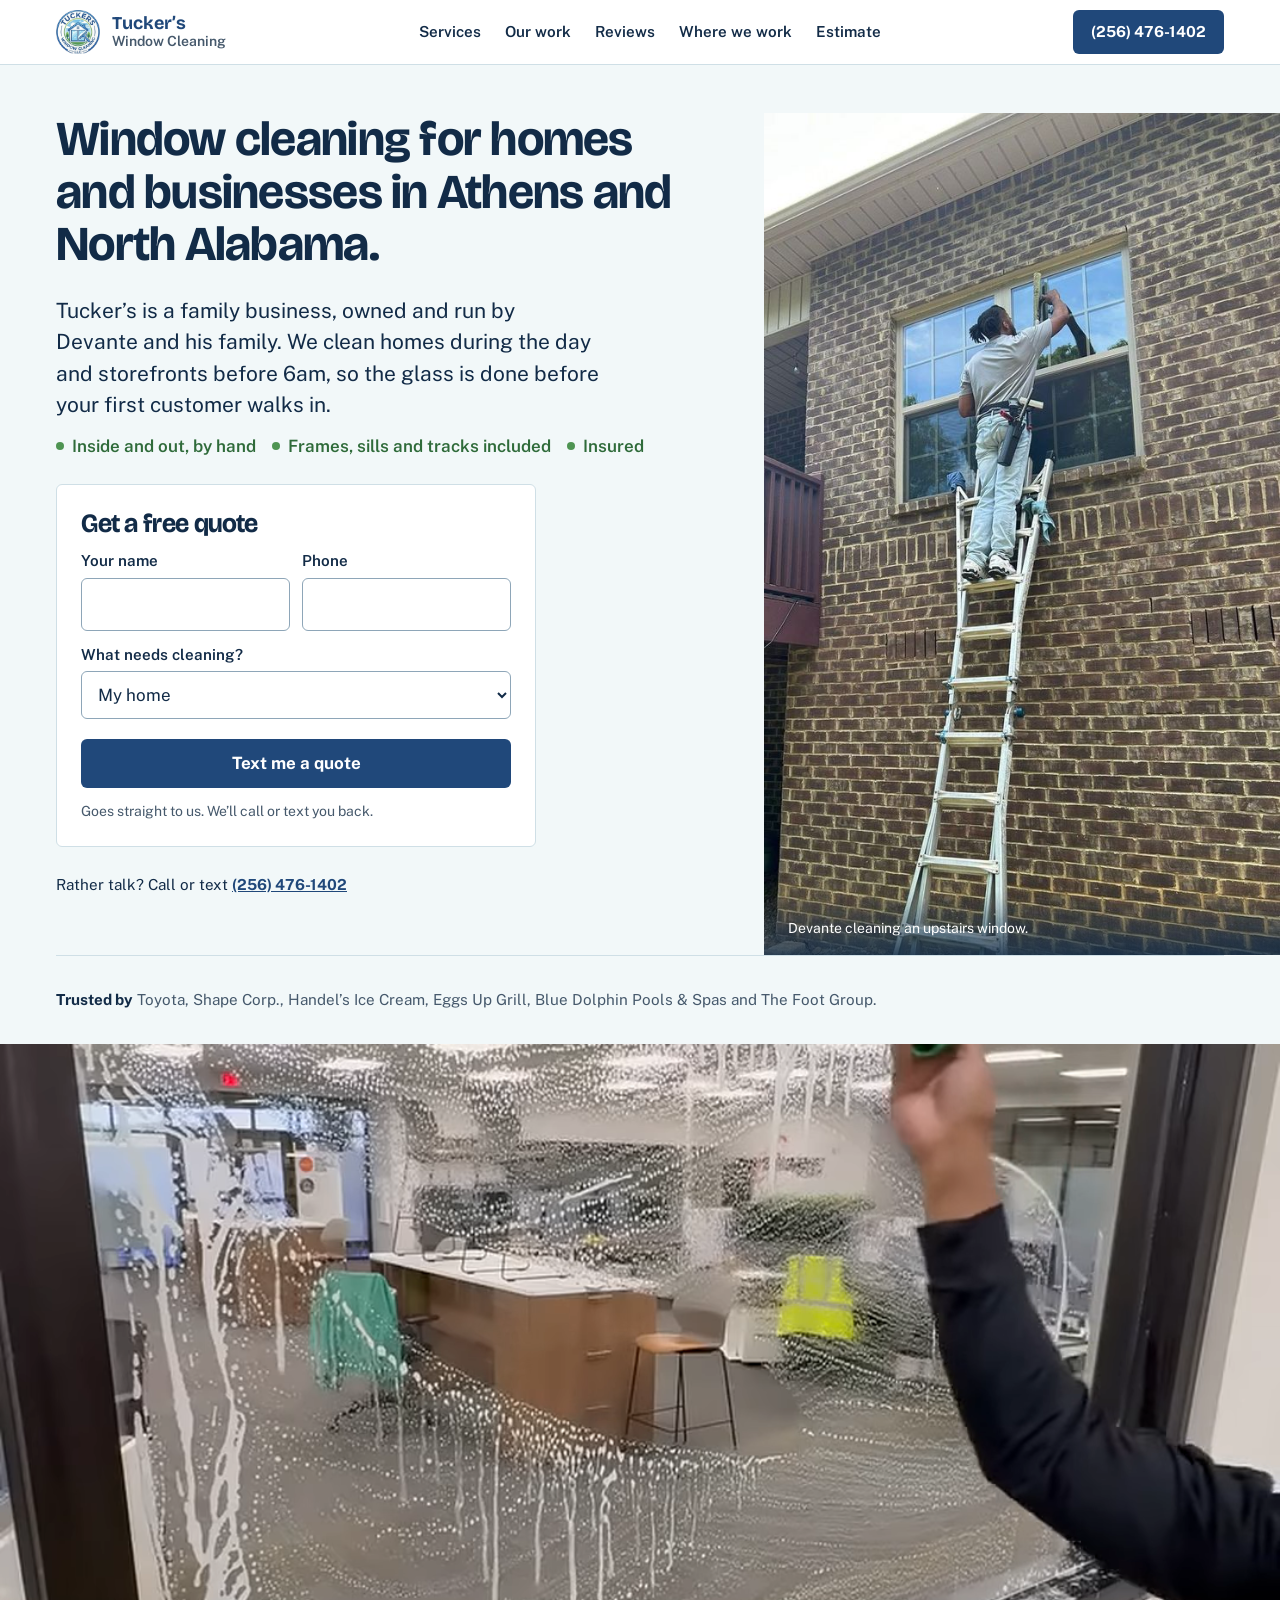
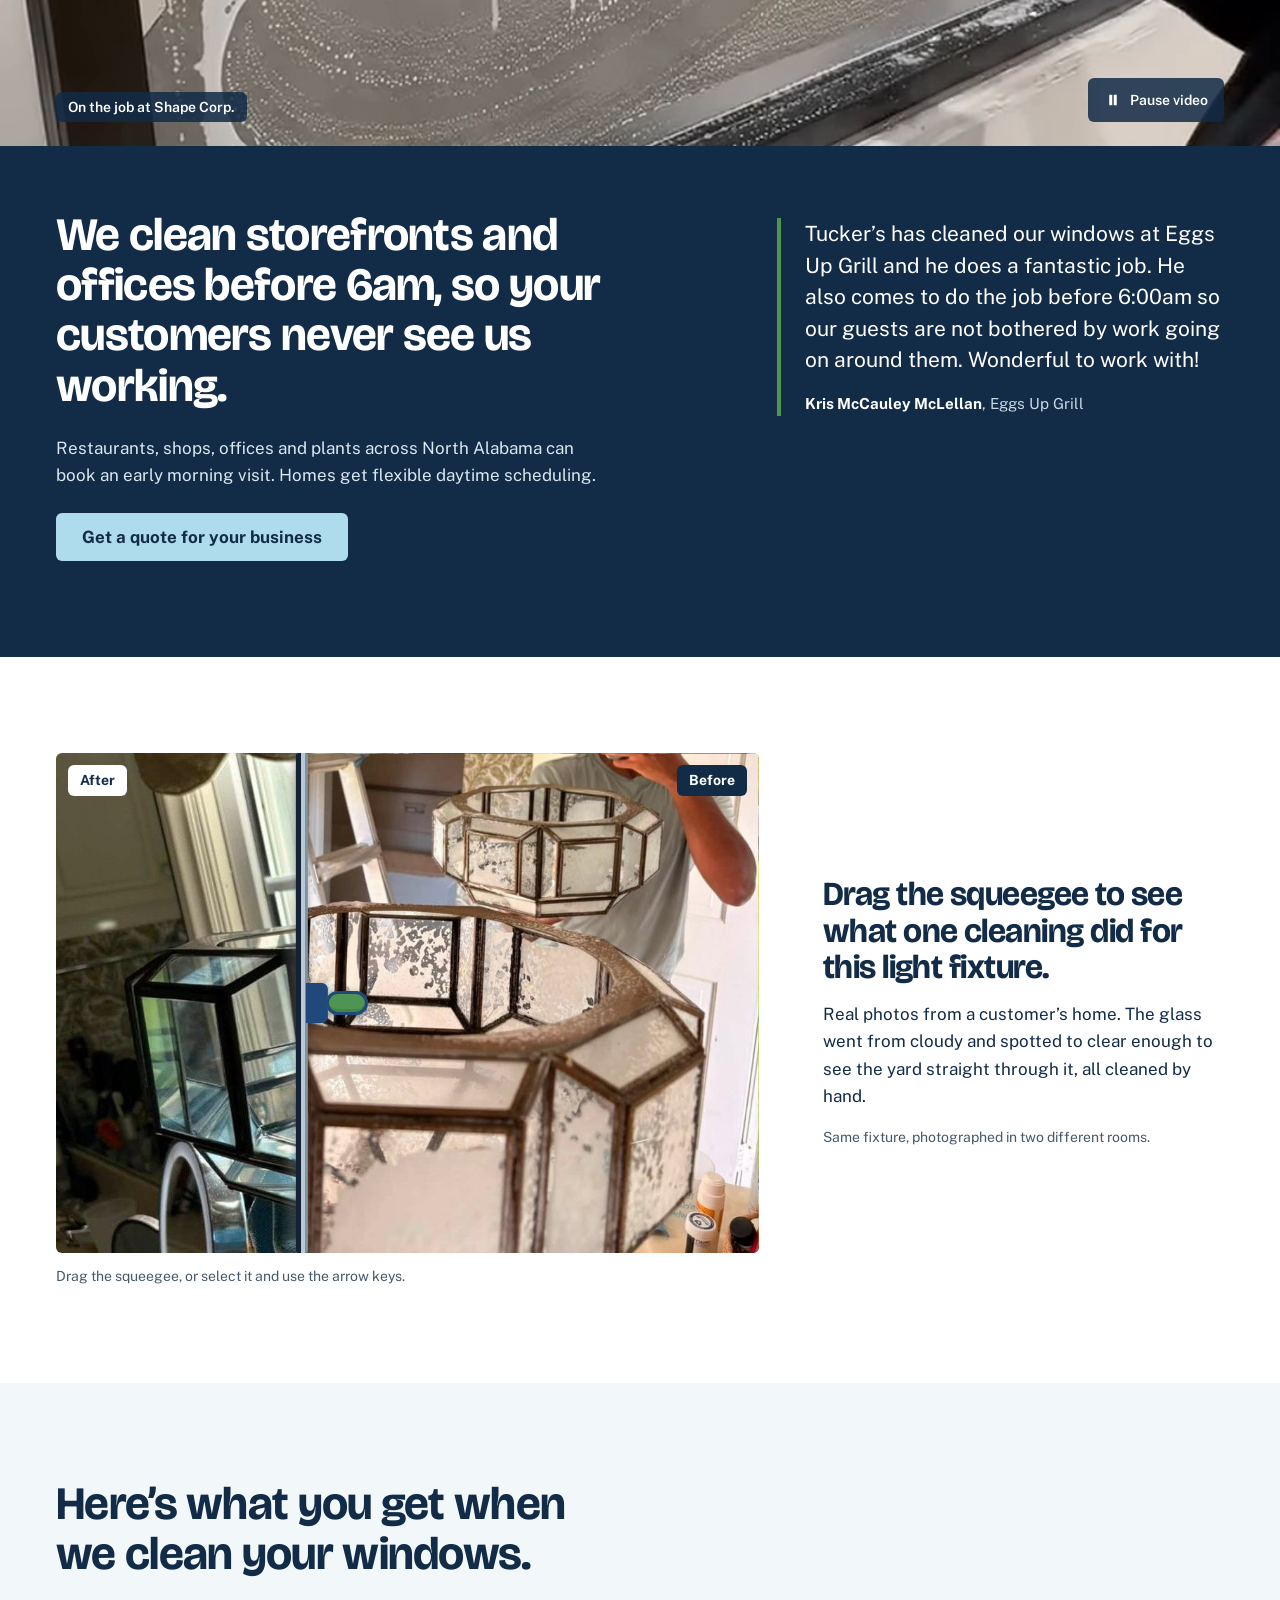
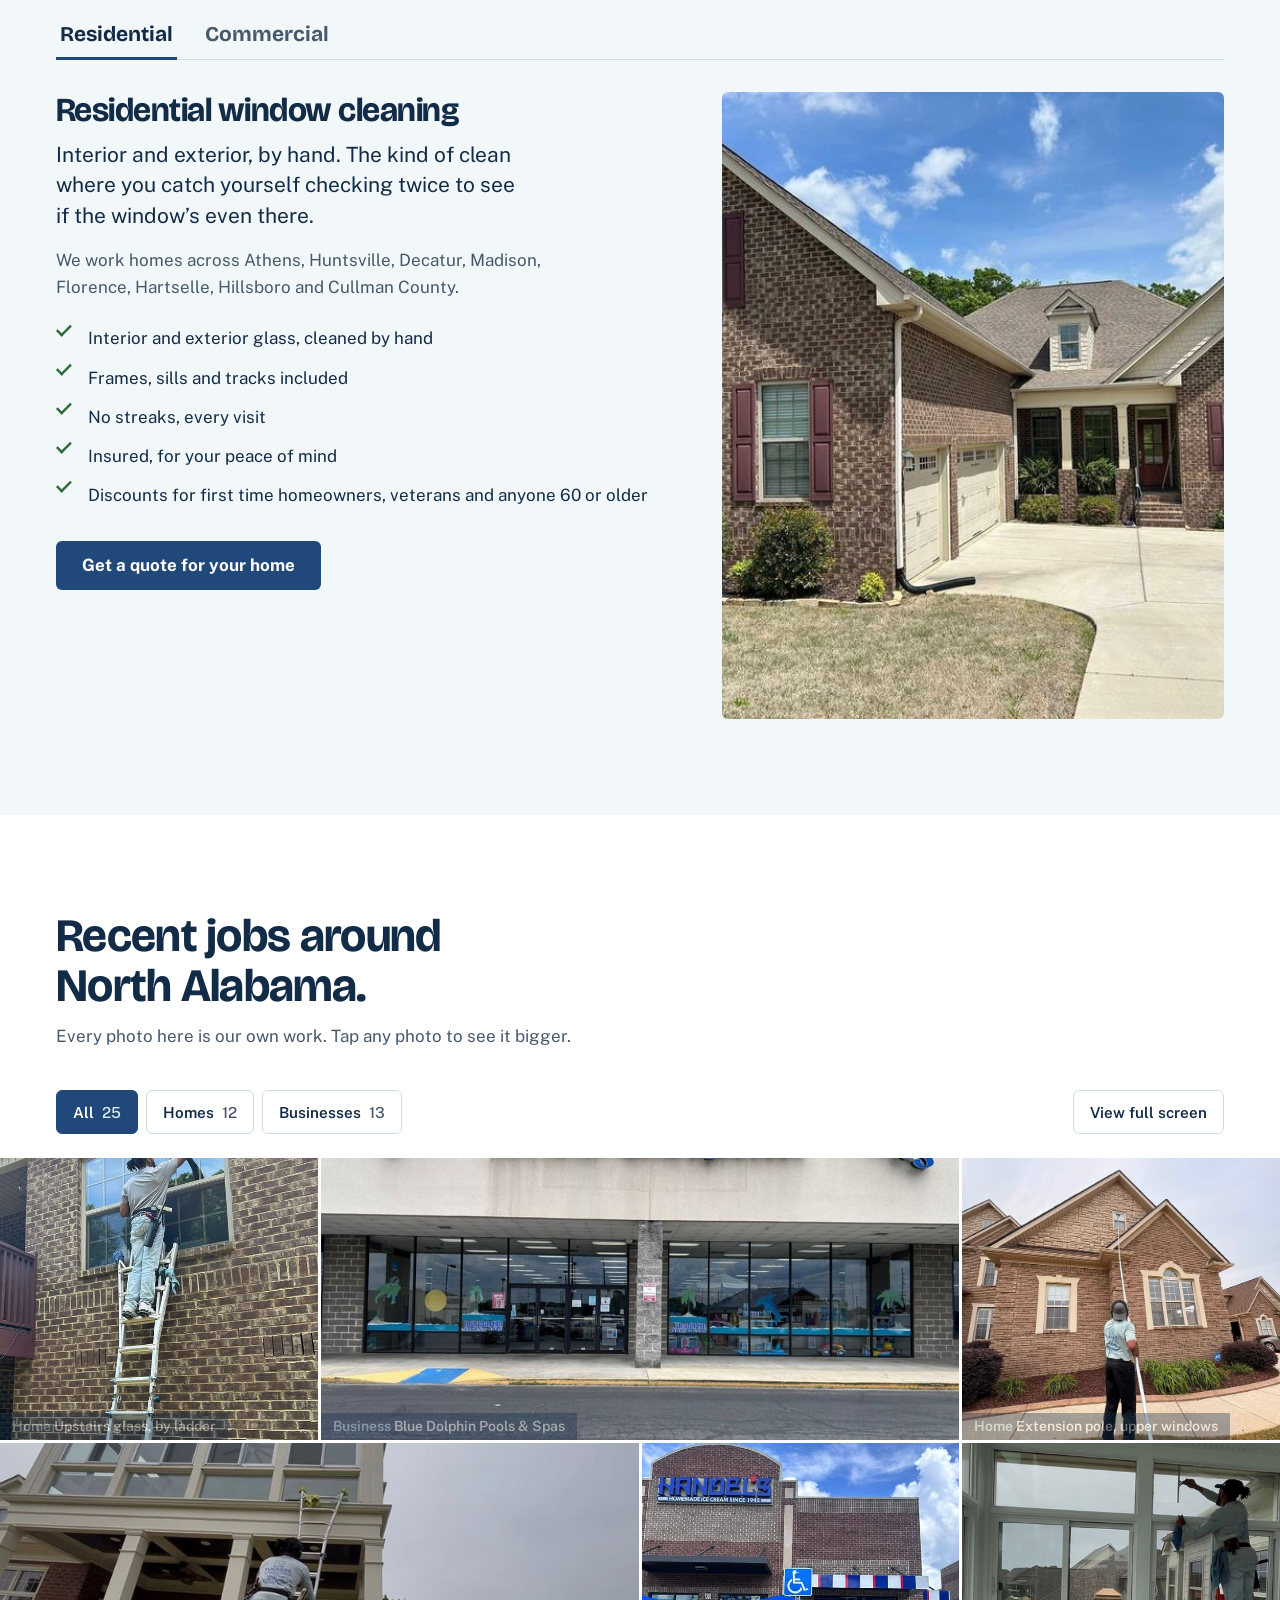
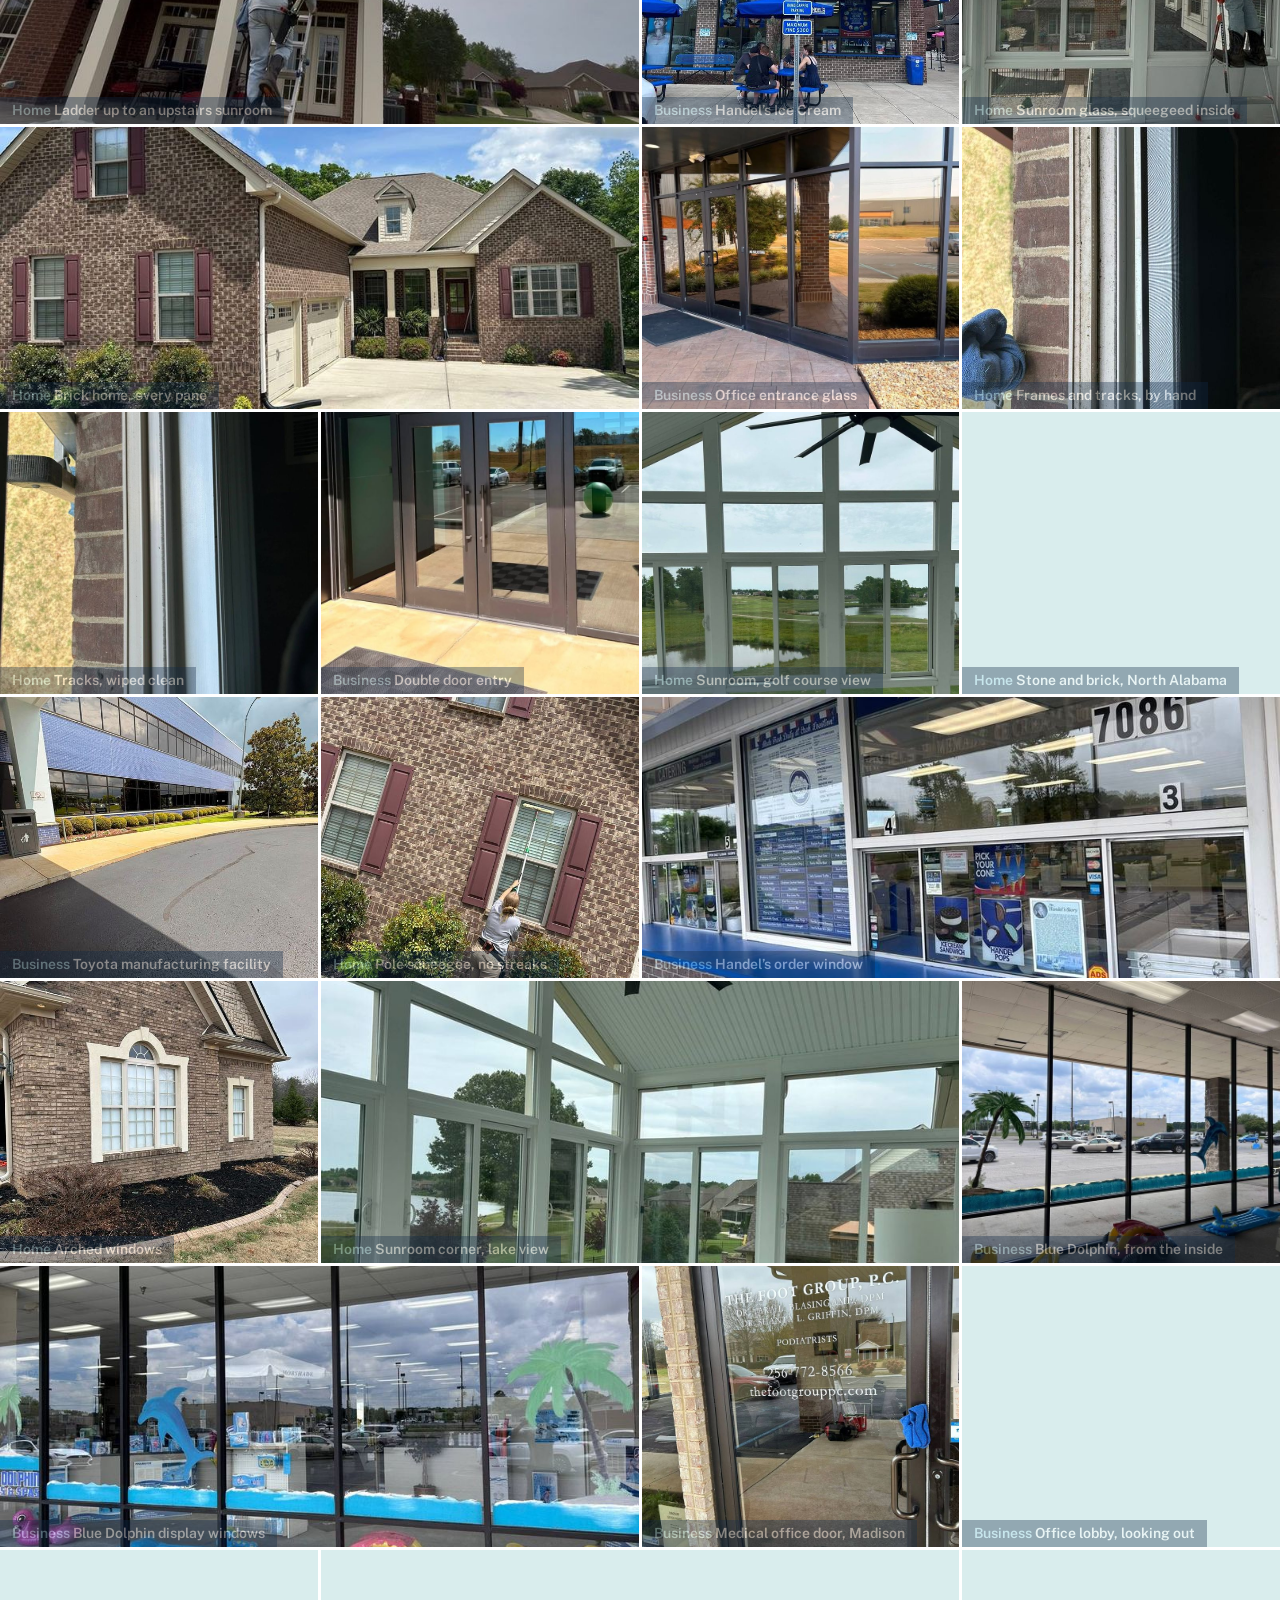
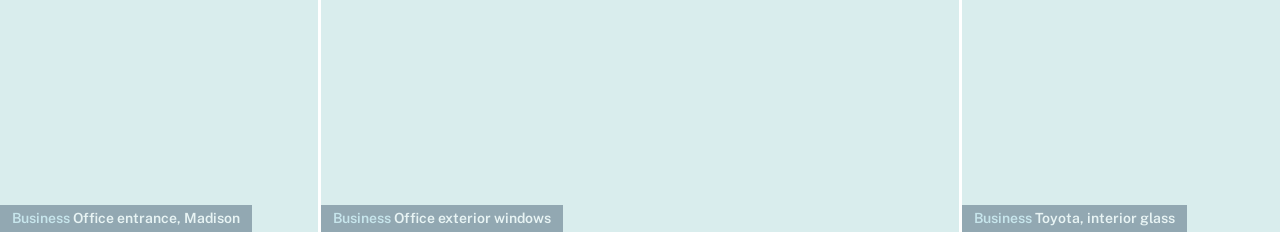
==== commit faa7199e: "Gallery: see-through captions until hover, focus or open - Captions sit at 40% opacity and turn soli" ====
--- a/index.html
+++ b/index.html
@@ -272,151 +272,151 @@
           <button type="button" class="tile-open" aria-label="View larger: Upstairs glass, by ladder">
             <img src="assets/images/tucker-ladder.jpg" srcset="assets/images/tucker-ladder-600.jpg 600w, assets/images/tucker-ladder.jpg 912w" sizes="(min-width: 960px) 25vw, 50vw" width="912" height="1600" alt="Technician on a ladder cleaning a second-story window on a brick home" loading="lazy" decoding="async">
           </button>
-          <figcaption><span class="tile-kind">Home</span> Upstairs glass, by ladder</figcaption>
+          <figcaption><span class="tile-kind">Home</span><span class="tile-detail"> Upstairs glass, by ladder</span></figcaption>
         </figure>
         <figure class="tile tile-wide" data-cat="business">
           <button type="button" class="tile-open" aria-label="View larger: Blue Dolphin Pools &amp; Spas">
             <img src="assets/images/bluedolphin-storefront.jpg" srcset="assets/images/bluedolphin-storefront-800.jpg 800w, assets/images/bluedolphin-storefront.jpg 1600w" sizes="(min-width: 960px) 50vw, 100vw" width="1600" height="1200" alt="Blue Dolphin Pools and Spas storefront with a full wall of clean glass" loading="lazy" decoding="async">
           </button>
-          <figcaption><span class="tile-kind">Business</span> Blue Dolphin Pools &amp; Spas</figcaption>
+          <figcaption><span class="tile-kind">Business</span><span class="tile-detail"> Blue Dolphin Pools &amp; Spas</span></figcaption>
         </figure>
         <figure class="tile" data-cat="home">
           <button type="button" class="tile-open" aria-label="View larger: Extension pole, upper windows">
             <img src="assets/images/job-pole-brick.jpg" srcset="assets/images/job-pole-brick-800.jpg 800w, assets/images/job-pole-brick.jpg 960w" sizes="(min-width: 960px) 25vw, 50vw" width="960" height="1280" alt="Technician in a Tucker&rsquo;s shirt using an extension pole on the upper windows of a brick home" loading="lazy" decoding="async">
           </button>
-          <figcaption><span class="tile-kind">Home</span> Extension pole, upper windows</figcaption>
+          <figcaption><span class="tile-kind">Home</span><span class="tile-detail"> Extension pole, upper windows</span></figcaption>
         </figure>
         <figure class="tile tile-wide" data-cat="home">
           <button type="button" class="tile-open" aria-label="View larger: Ladder up to an upstairs sunroom">
             <img src="assets/images/sunroom-ladder.jpg" srcset="assets/images/sunroom-ladder-800.jpg 800w, assets/images/sunroom-ladder.jpg 1170w" sizes="(min-width: 960px) 50vw, 100vw" width="1170" height="655" alt="Technician in a Tucker&rsquo;s shirt climbing a ladder to clean second-story sunroom windows" loading="lazy" decoding="async">
           </button>
-          <figcaption><span class="tile-kind">Home</span> Ladder up to an upstairs sunroom</figcaption>
+          <figcaption><span class="tile-kind">Home</span><span class="tile-detail"> Ladder up to an upstairs sunroom</span></figcaption>
         </figure>
         <figure class="tile" data-cat="business">
           <button type="button" class="tile-open" aria-label="View larger: Handel&rsquo;s Ice Cream">
             <img src="assets/images/commercial-handels-close.jpg" srcset="assets/images/commercial-handels-close-800.jpg 600w, assets/images/commercial-handels-close.jpg 1200w" sizes="(min-width: 960px) 25vw, 50vw" width="1200" height="1600" alt="Handel&rsquo;s Homemade Ice Cream storefront with clean windows" loading="lazy" decoding="async">
           </button>
-          <figcaption><span class="tile-kind">Business</span> Handel&rsquo;s Ice Cream</figcaption>
+          <figcaption><span class="tile-kind">Business</span><span class="tile-detail"> Handel&rsquo;s Ice Cream</span></figcaption>
         </figure>
         <figure class="tile tile-wide" data-cat="home">
           <button type="button" class="tile-open" aria-label="View larger: Sunroom glass, squeegeed inside">
             <img src="assets/images/sunroom-squeegee.jpg" srcset="assets/images/sunroom-squeegee-800.jpg 800w, assets/images/sunroom-squeegee.jpg 1170w" sizes="(min-width: 960px) 50vw, 100vw" width="1170" height="649" alt="Technician on a stepladder squeegeeing the upper sunroom windows from inside" loading="lazy" decoding="async">
           </button>
-          <figcaption><span class="tile-kind">Home</span> Sunroom glass, squeegeed inside</figcaption>
+          <figcaption><span class="tile-kind">Home</span><span class="tile-detail"> Sunroom glass, squeegeed inside</span></figcaption>
         </figure>
         <figure class="tile tile-wide" data-cat="home">
           <button type="button" class="tile-open" aria-label="View larger: Brick home, every pane">
             <img src="assets/images/residential-brick.jpg" srcset="assets/images/residential-brick-800.jpg 800w, assets/images/residential-brick.jpg 1600w" sizes="(min-width: 960px) 50vw, 100vw" width="1600" height="1200" alt="Two-story brick home with clean, streak-free windows" loading="lazy" decoding="async">
           </button>
-          <figcaption><span class="tile-kind">Home</span> Brick home, every pane</figcaption>
+          <figcaption><span class="tile-kind">Home</span><span class="tile-detail"> Brick home, every pane</span></figcaption>
         </figure>
         <figure class="tile" data-cat="business">
           <button type="button" class="tile-open" aria-label="View larger: Office entrance glass">
             <img src="assets/images/commercial-entrance.jpg" srcset="assets/images/commercial-entrance-800.jpg 800w, assets/images/commercial-entrance.jpg 960w" sizes="(min-width: 960px) 25vw, 50vw" width="960" height="1280" alt="Brick office entrance with clean, reflective glass doors and windows" loading="lazy" decoding="async">
           </button>
-          <figcaption><span class="tile-kind">Business</span> Office entrance glass</figcaption>
+          <figcaption><span class="tile-kind">Business</span><span class="tile-detail"> Office entrance glass</span></figcaption>
         </figure>
         <figure class="tile" data-cat="home">
           <button type="button" class="tile-open" aria-label="View larger: Frames and tracks, by hand">
             <img src="assets/images/detail-frame.jpg" srcset="assets/images/detail-frame-800.jpg 600w, assets/images/detail-frame.jpg 1200w" sizes="(min-width: 960px) 25vw, 50vw" width="1200" height="1600" alt="Gloved hand cleaning a window frame and track" loading="lazy" decoding="async">
           </button>
-          <figcaption><span class="tile-kind">Home</span> Frames and tracks, by hand</figcaption>
+          <figcaption><span class="tile-kind">Home</span><span class="tile-detail"> Frames and tracks, by hand</span></figcaption>
         </figure>
         <figure class="tile" data-cat="home">
           <button type="button" class="tile-open" aria-label="View larger: Tracks, wiped clean">
             <img src="assets/images/detail-track.jpg" srcset="assets/images/detail-track-800.jpg 800w, assets/images/detail-track.jpg 1500w" sizes="(min-width: 960px) 25vw, 50vw" width="1500" height="2000" alt="Close-up of a window track and frame wiped clean, ladder outside" loading="lazy" decoding="async">
           </button>
-          <figcaption><span class="tile-kind">Home</span> Tracks, wiped clean</figcaption>
+          <figcaption><span class="tile-kind">Home</span><span class="tile-detail"> Tracks, wiped clean</span></figcaption>
         </figure>
         <figure class="tile" data-cat="business">
           <button type="button" class="tile-open" aria-label="View larger: Double door entry">
             <img src="assets/images/commercial-doors.jpg" srcset="assets/images/commercial-doors-800.jpg 800w, assets/images/commercial-doors.jpg 830w" sizes="(min-width: 960px) 25vw, 50vw" width="830" height="830" alt="Commercial double glass doors, spotless, reflecting the parking lot" loading="lazy" decoding="async">
           </button>
-          <figcaption><span class="tile-kind">Business</span> Double door entry</figcaption>
+          <figcaption><span class="tile-kind">Business</span><span class="tile-detail"> Double door entry</span></figcaption>
         </figure>
         <figure class="tile" data-cat="home">
           <button type="button" class="tile-open" aria-label="View larger: Sunroom, golf course view">
             <img src="assets/images/sunroom-golf.jpg" srcset="assets/images/sunroom-golf-800.jpg 800w, assets/images/sunroom-golf.jpg 1500w" sizes="(min-width: 960px) 25vw, 50vw" width="1500" height="1440" alt="Clean sunroom windows looking out over a golf course and ponds" loading="lazy" decoding="async">
           </button>
-          <figcaption><span class="tile-kind">Home</span> Sunroom, golf course view</figcaption>
+          <figcaption><span class="tile-kind">Home</span><span class="tile-detail"> Sunroom, golf course view</span></figcaption>
         </figure>
         <figure class="tile tile-wide" data-cat="home">
           <button type="button" class="tile-open" aria-label="View larger: Stone and brick, North Alabama">
             <img src="assets/images/residential-stone-wide.jpg" srcset="assets/images/residential-stone-wide-800.jpg 800w, assets/images/residential-stone-wide.jpg 1600w" sizes="(min-width: 960px) 50vw, 100vw" width="1600" height="1200" alt="Large stone and brick home exterior with sparkling windows" loading="lazy" decoding="async">
           </button>
-          <figcaption><span class="tile-kind">Home</span> Stone and brick, North Alabama</figcaption>
+          <figcaption><span class="tile-kind">Home</span><span class="tile-detail"> Stone and brick, North Alabama</span></figcaption>
         </figure>
         <figure class="tile" data-cat="business">
           <button type="button" class="tile-open" aria-label="View larger: Toyota manufacturing facility">
             <img src="assets/images/commercial-toyota.jpg" srcset="assets/images/commercial-toyota-800.jpg 600w, assets/images/commercial-toyota.jpg 1200w" sizes="(min-width: 960px) 25vw, 50vw" width="1200" height="1600" alt="Toyota manufacturing facility with long bands of clean glass" loading="lazy" decoding="async">
           </button>
-          <figcaption><span class="tile-kind">Business</span> Toyota manufacturing facility</figcaption>
+          <figcaption><span class="tile-kind">Business</span><span class="tile-detail"> Toyota manufacturing facility</span></figcaption>
         </figure>
         <figure class="tile" data-cat="home">
           <button type="button" class="tile-open" aria-label="View larger: Pole squeegee, no streaks">
             <img src="assets/images/action-squeegee.jpg" srcset="assets/images/action-squeegee-800.jpg 600w, assets/images/action-squeegee.jpg 1200w" sizes="(min-width: 960px) 25vw, 50vw" width="1200" height="1600" alt="Technician using a pole squeegee on a brick home" loading="lazy" decoding="async">
           </button>
-          <figcaption><span class="tile-kind">Home</span> Pole squeegee, no streaks</figcaption>
-        </figure>
-        <figure class="tile tile-wide" data-cat="business">
-          <button type="button" class="tile-open" aria-label="View larger: Handel&rsquo;s walk-up window">
-            <img src="assets/images/commercial-handels.jpg" srcset="assets/images/commercial-handels-800.jpg 800w, assets/images/commercial-handels.jpg 1600w" sizes="(min-width: 960px) 50vw, 100vw" width="1600" height="1200" alt="Close-up of Handel&rsquo;s walk-up window glass" loading="lazy" decoding="async">
-          </button>
-          <figcaption><span class="tile-kind">Business</span> Handel&rsquo;s walk-up window</figcaption>
+          <figcaption><span class="tile-kind">Home</span><span class="tile-detail"> Pole squeegee, no streaks</span></figcaption>
+        </figure>
+        <figure class="tile tile-wide" data-cat="business">
+          <button type="button" class="tile-open" aria-label="View larger: Handel&rsquo;s order window">
+            <img src="assets/images/commercial-handels.jpg" srcset="assets/images/commercial-handels-800.jpg 800w, assets/images/commercial-handels.jpg 1600w" sizes="(min-width: 960px) 50vw, 100vw" width="1600" height="1200" alt="Close-up of Handel&rsquo;s order window glass" loading="lazy" decoding="async">
+          </button>
+          <figcaption><span class="tile-kind">Business</span><span class="tile-detail"> Handel&rsquo;s order window</span></figcaption>
         </figure>
         <figure class="tile" data-cat="home">
           <button type="button" class="tile-open" aria-label="View larger: Arched windows">
             <img src="assets/images/residential-stone-close.jpg" srcset="assets/images/residential-stone-close-800.jpg 600w, assets/images/residential-stone-close.jpg 1200w" sizes="(min-width: 960px) 25vw, 50vw" width="1200" height="1600" alt="Stone home with clean arched windows" loading="lazy" decoding="async">
           </button>
-          <figcaption><span class="tile-kind">Home</span> Arched windows</figcaption>
+          <figcaption><span class="tile-kind">Home</span><span class="tile-detail"> Arched windows</span></figcaption>
         </figure>
         <figure class="tile tile-wide" data-cat="home">
           <button type="button" class="tile-open" aria-label="View larger: Sunroom corner, lake view">
             <img src="assets/images/sunroom-lake.jpg" srcset="assets/images/sunroom-lake-800.jpg 800w, assets/images/sunroom-lake.jpg 1600w" sizes="(min-width: 960px) 50vw, 100vw" width="1600" height="848" alt="Corner of a sunroom with clean floor-to-ceiling windows looking out on a lake" loading="lazy" decoding="async">
           </button>
-          <figcaption><span class="tile-kind">Home</span> Sunroom corner, lake view</figcaption>
+          <figcaption><span class="tile-kind">Home</span><span class="tile-detail"> Sunroom corner, lake view</span></figcaption>
         </figure>
         <figure class="tile tile-wide" data-cat="business">
           <button type="button" class="tile-open" aria-label="View larger: Blue Dolphin, from the inside">
             <img src="assets/images/bluedolphin-inside.jpg" srcset="assets/images/bluedolphin-inside-800.jpg 800w, assets/images/bluedolphin-inside.jpg 1600w" sizes="(min-width: 960px) 50vw, 100vw" width="1600" height="1200" alt="View from inside Blue Dolphin through clean storefront windows to the parking lot" loading="lazy" decoding="async">
           </button>
-          <figcaption><span class="tile-kind">Business</span> Blue Dolphin, from the inside</figcaption>
+          <figcaption><span class="tile-kind">Business</span><span class="tile-detail"> Blue Dolphin, from the inside</span></figcaption>
         </figure>
         <figure class="tile tile-wide" data-cat="business">
           <button type="button" class="tile-open" aria-label="View larger: Blue Dolphin display windows">
             <img src="assets/images/bluedolphin-display.jpg" srcset="assets/images/bluedolphin-display-800.jpg 800w, assets/images/bluedolphin-display.jpg 1600w" sizes="(min-width: 960px) 50vw, 100vw" width="1600" height="1200" alt="Blue Dolphin display windows, clean glass with painted palm trees and a dolphin" loading="lazy" decoding="async">
           </button>
-          <figcaption><span class="tile-kind">Business</span> Blue Dolphin display windows</figcaption>
+          <figcaption><span class="tile-kind">Business</span><span class="tile-detail"> Blue Dolphin display windows</span></figcaption>
         </figure>
         <figure class="tile" data-cat="business">
           <button type="button" class="tile-open" aria-label="View larger: Medical office door, Madison">
             <img src="assets/images/office-door.jpg" srcset="assets/images/office-door-800.jpg 800w, assets/images/office-door.jpg 1500w" sizes="(min-width: 960px) 25vw, 50vw" width="1500" height="2000" alt="Close-up of a medical office glass door with crisp lettering, cleaning gear reflected outside" loading="lazy" decoding="async">
           </button>
-          <figcaption><span class="tile-kind">Business</span> Medical office door, Madison</figcaption>
+          <figcaption><span class="tile-kind">Business</span><span class="tile-detail"> Medical office door, Madison</span></figcaption>
         </figure>
         <figure class="tile tile-wide" data-cat="business">
           <button type="button" class="tile-open" aria-label="View larger: Office lobby, looking out">
             <img src="assets/images/office-inside.jpg" srcset="assets/images/office-inside-800.jpg 800w, assets/images/office-inside.jpg 1600w" sizes="(min-width: 960px) 50vw, 100vw" width="1600" height="1200" alt="Inside a Madison medical office looking out through clean glass doors and windows to the parking lot" loading="lazy" decoding="async">
           </button>
-          <figcaption><span class="tile-kind">Business</span> Office lobby, looking out</figcaption>
+          <figcaption><span class="tile-kind">Business</span><span class="tile-detail"> Office lobby, looking out</span></figcaption>
         </figure>
         <figure class="tile" data-cat="business">
           <button type="button" class="tile-open" aria-label="View larger: Office entrance, Madison">
             <img src="assets/images/office-entrance.jpg" srcset="assets/images/office-entrance-800.jpg 800w, assets/images/office-entrance.jpg 1500w" sizes="(min-width: 960px) 25vw, 50vw" width="1500" height="2000" alt="Brick medical office entrance with clean glass doors and side windows" loading="lazy" decoding="async">
           </button>
-          <figcaption><span class="tile-kind">Business</span> Office entrance, Madison</figcaption>
+          <figcaption><span class="tile-kind">Business</span><span class="tile-detail"> Office entrance, Madison</span></figcaption>
         </figure>
         <figure class="tile tile-wide" data-cat="business">
           <button type="button" class="tile-open" aria-label="View larger: Office exterior windows">
             <img src="assets/images/office-exterior.jpg" srcset="assets/images/office-exterior-800.jpg 800w, assets/images/office-exterior.jpg 1600w" sizes="(min-width: 960px) 50vw, 100vw" width="1600" height="1200" alt="Brick office building with a row of clean exterior windows" loading="lazy" decoding="async">
           </button>
-          <figcaption><span class="tile-kind">Business</span> Office exterior windows</figcaption>
+          <figcaption><span class="tile-kind">Business</span><span class="tile-detail"> Office exterior windows</span></figcaption>
         </figure>
         <figure class="tile" data-cat="business">
           <button type="button" class="tile-open" aria-label="View larger: Toyota, interior glass">
             <img src="assets/images/commercial-toyota-interior.jpg" srcset="assets/images/commercial-toyota-interior-800.jpg 600w, assets/images/commercial-toyota-interior.jpg 1200w" sizes="(min-width: 960px) 25vw, 50vw" width="1200" height="1600" alt="Inside the Toyota facility, clean floor-to-ceiling windows" loading="lazy" decoding="async">
           </button>
-          <figcaption><span class="tile-kind">Business</span> Toyota, interior glass</figcaption>
+          <figcaption><span class="tile-kind">Business</span><span class="tile-detail"> Toyota, interior glass</span></figcaption>
         </figure>
     </div>
     <div class="wrap">
--- a/assets/css/redesign.css
+++ b/assets/css/redesign.css
@@ -462,3 +462,11 @@
   .filter { padding: 0 var(--space-3); }
   .gallery-full { display: none; }
 }
+
+/* Captions are see-through until a photo is hovered, focused or opened;
+   the full description is always in the button label for screen readers. */
+.tile figcaption { opacity: 0.4; transition: opacity 0.2s ease; }
+.tile:focus-within figcaption { opacity: 1; }
+@media (hover: hover) {
+  .tile:hover figcaption { opacity: 1; }
+}
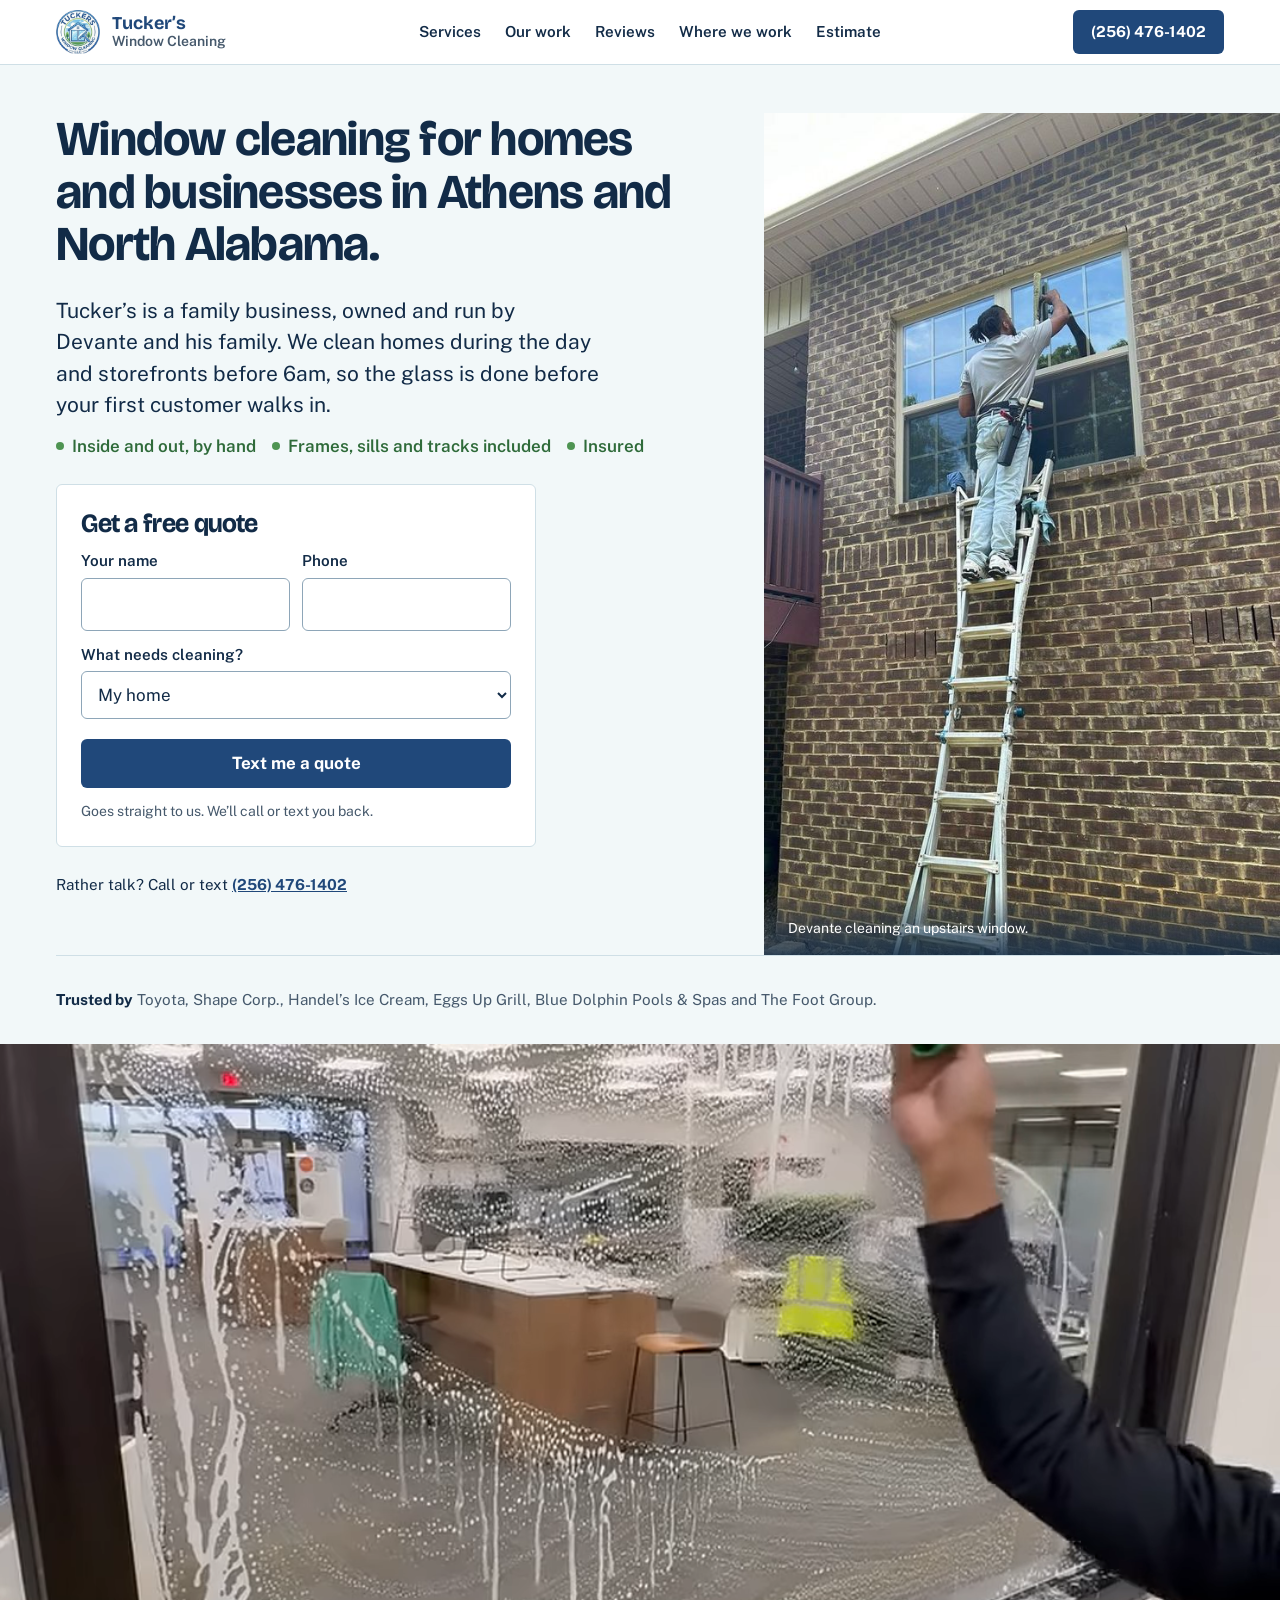
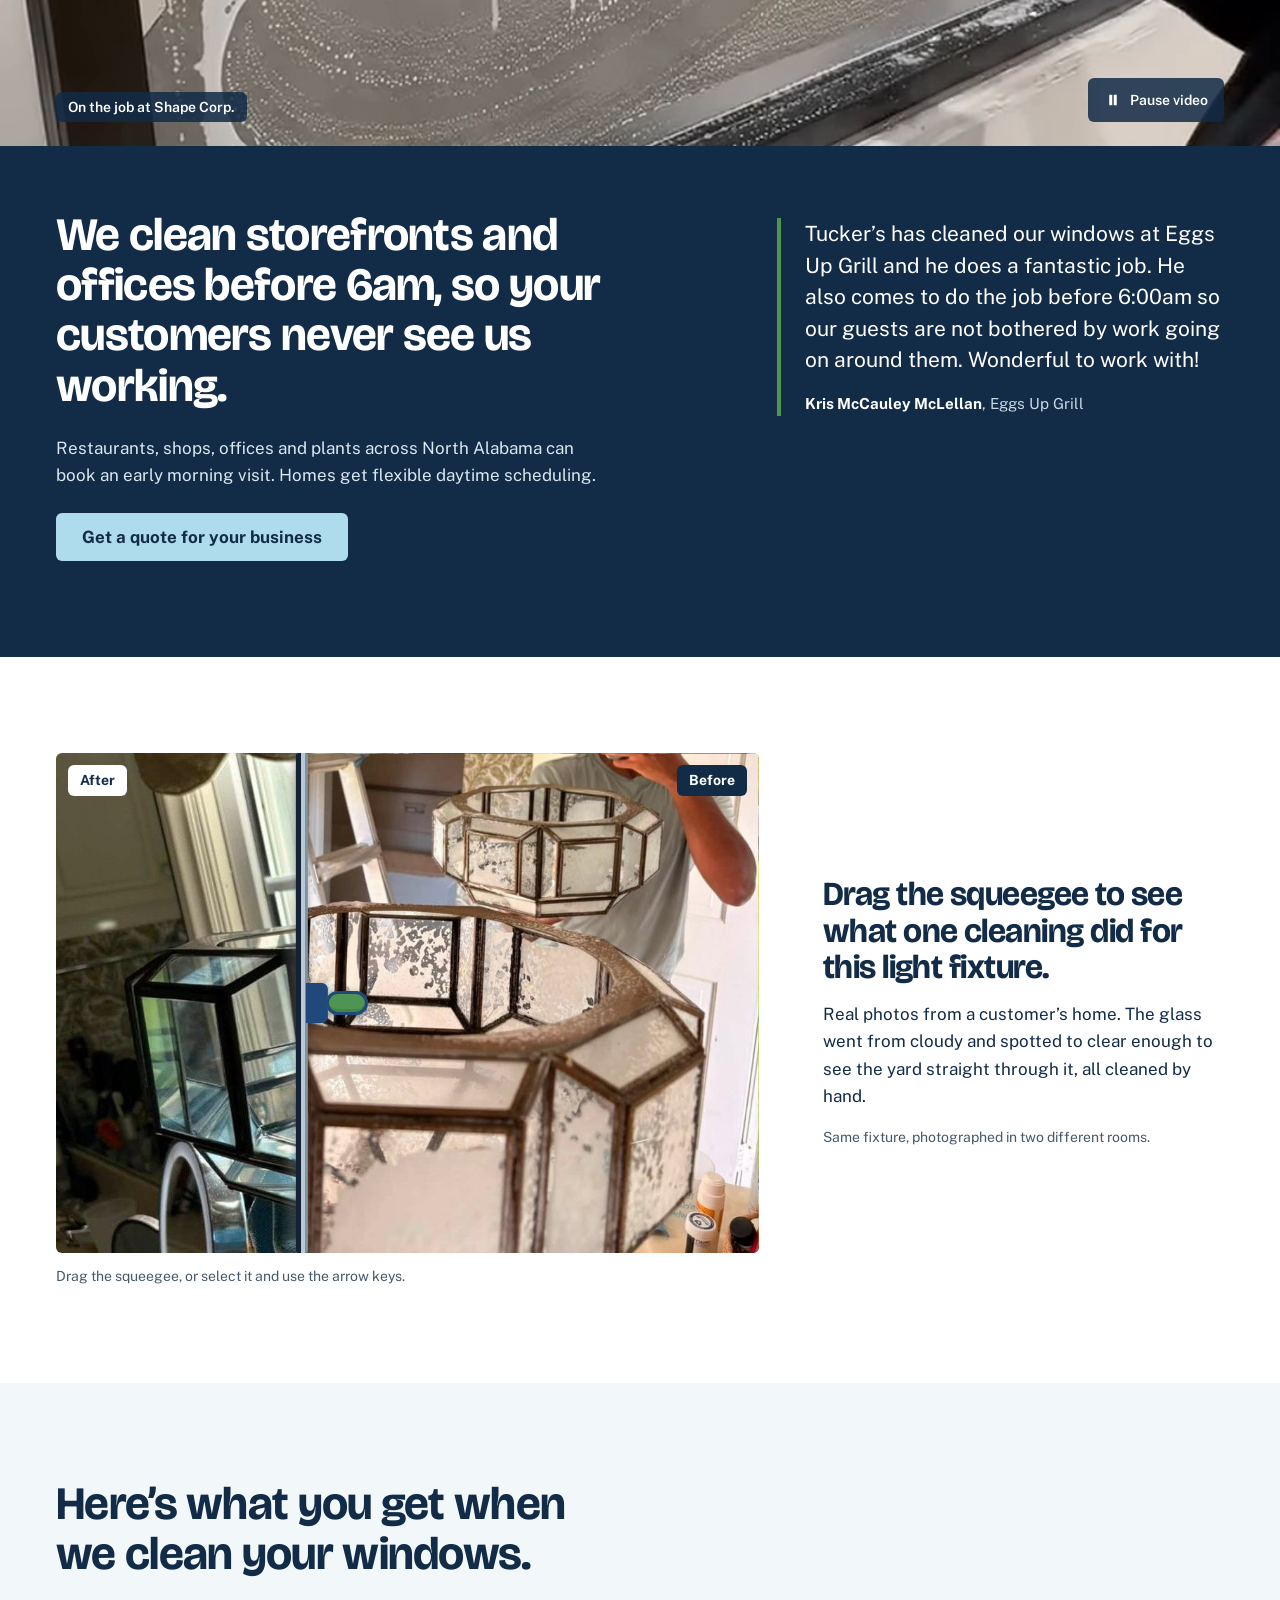
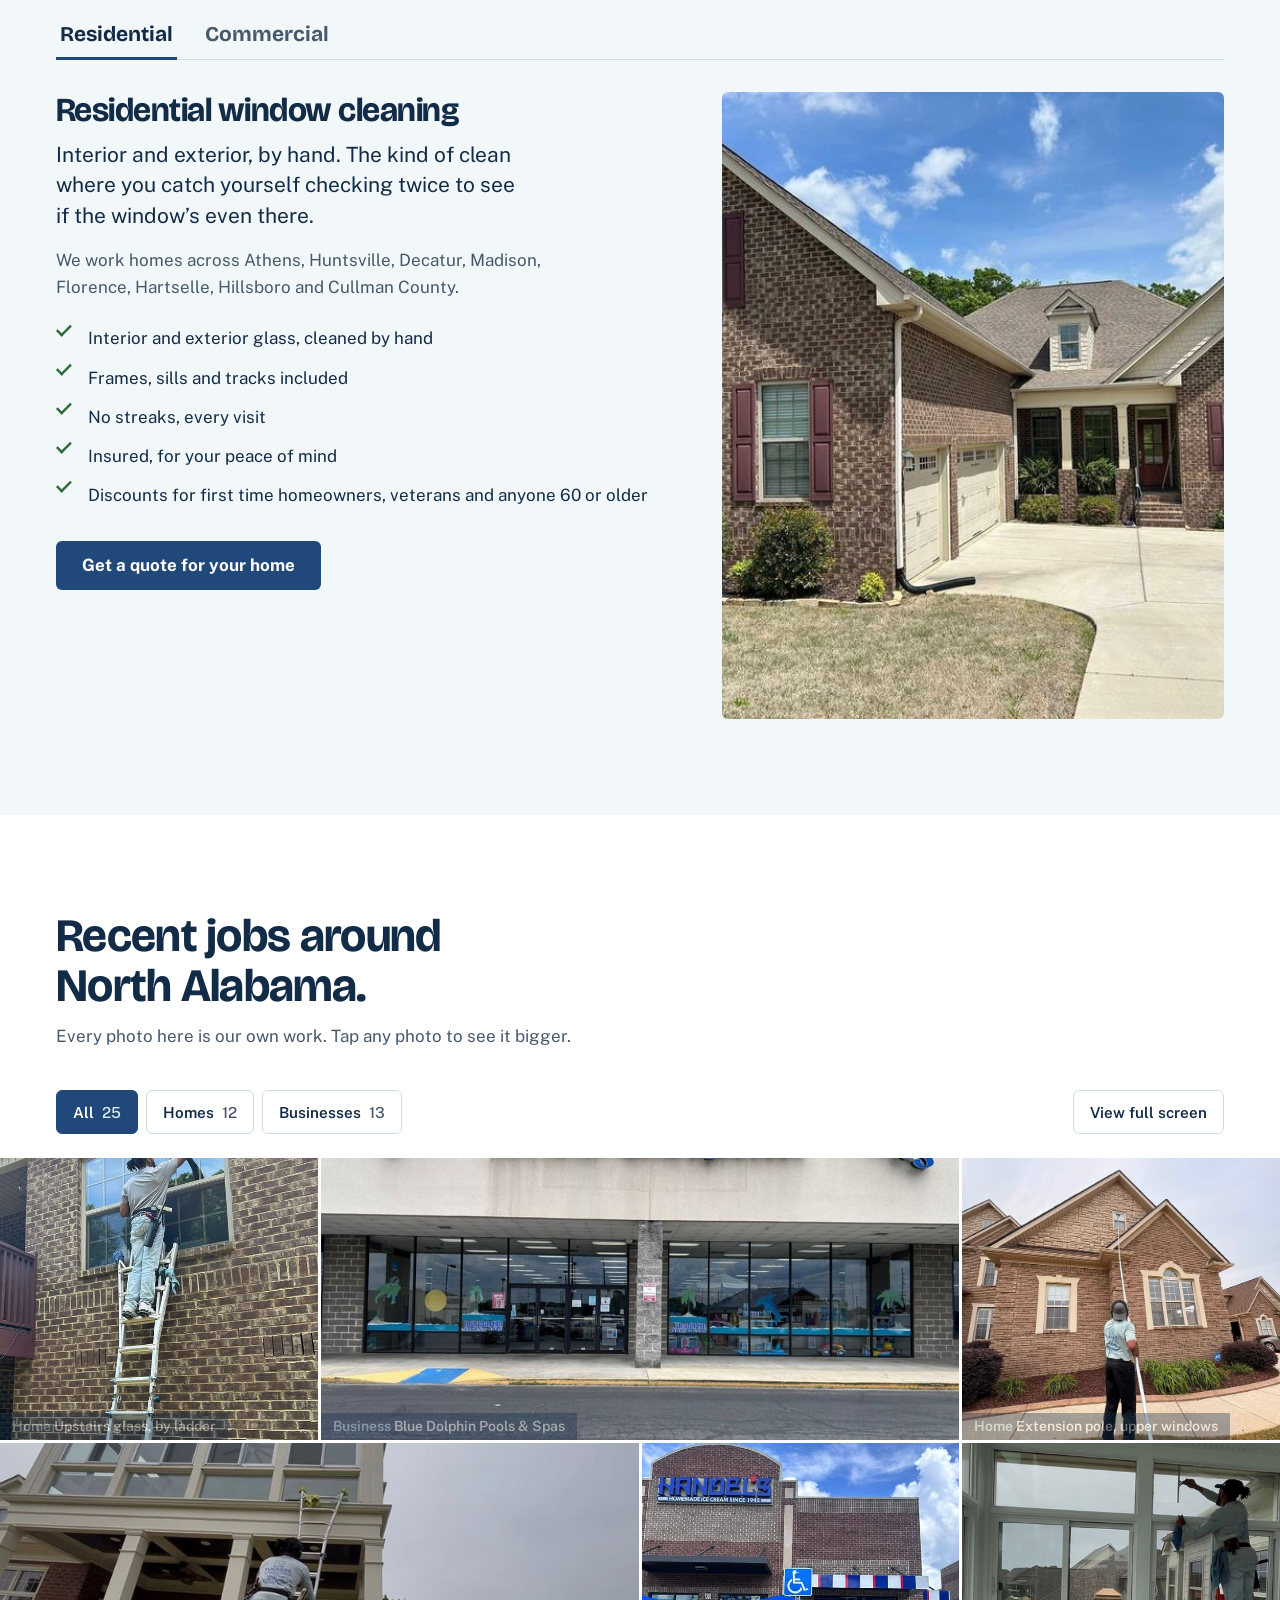
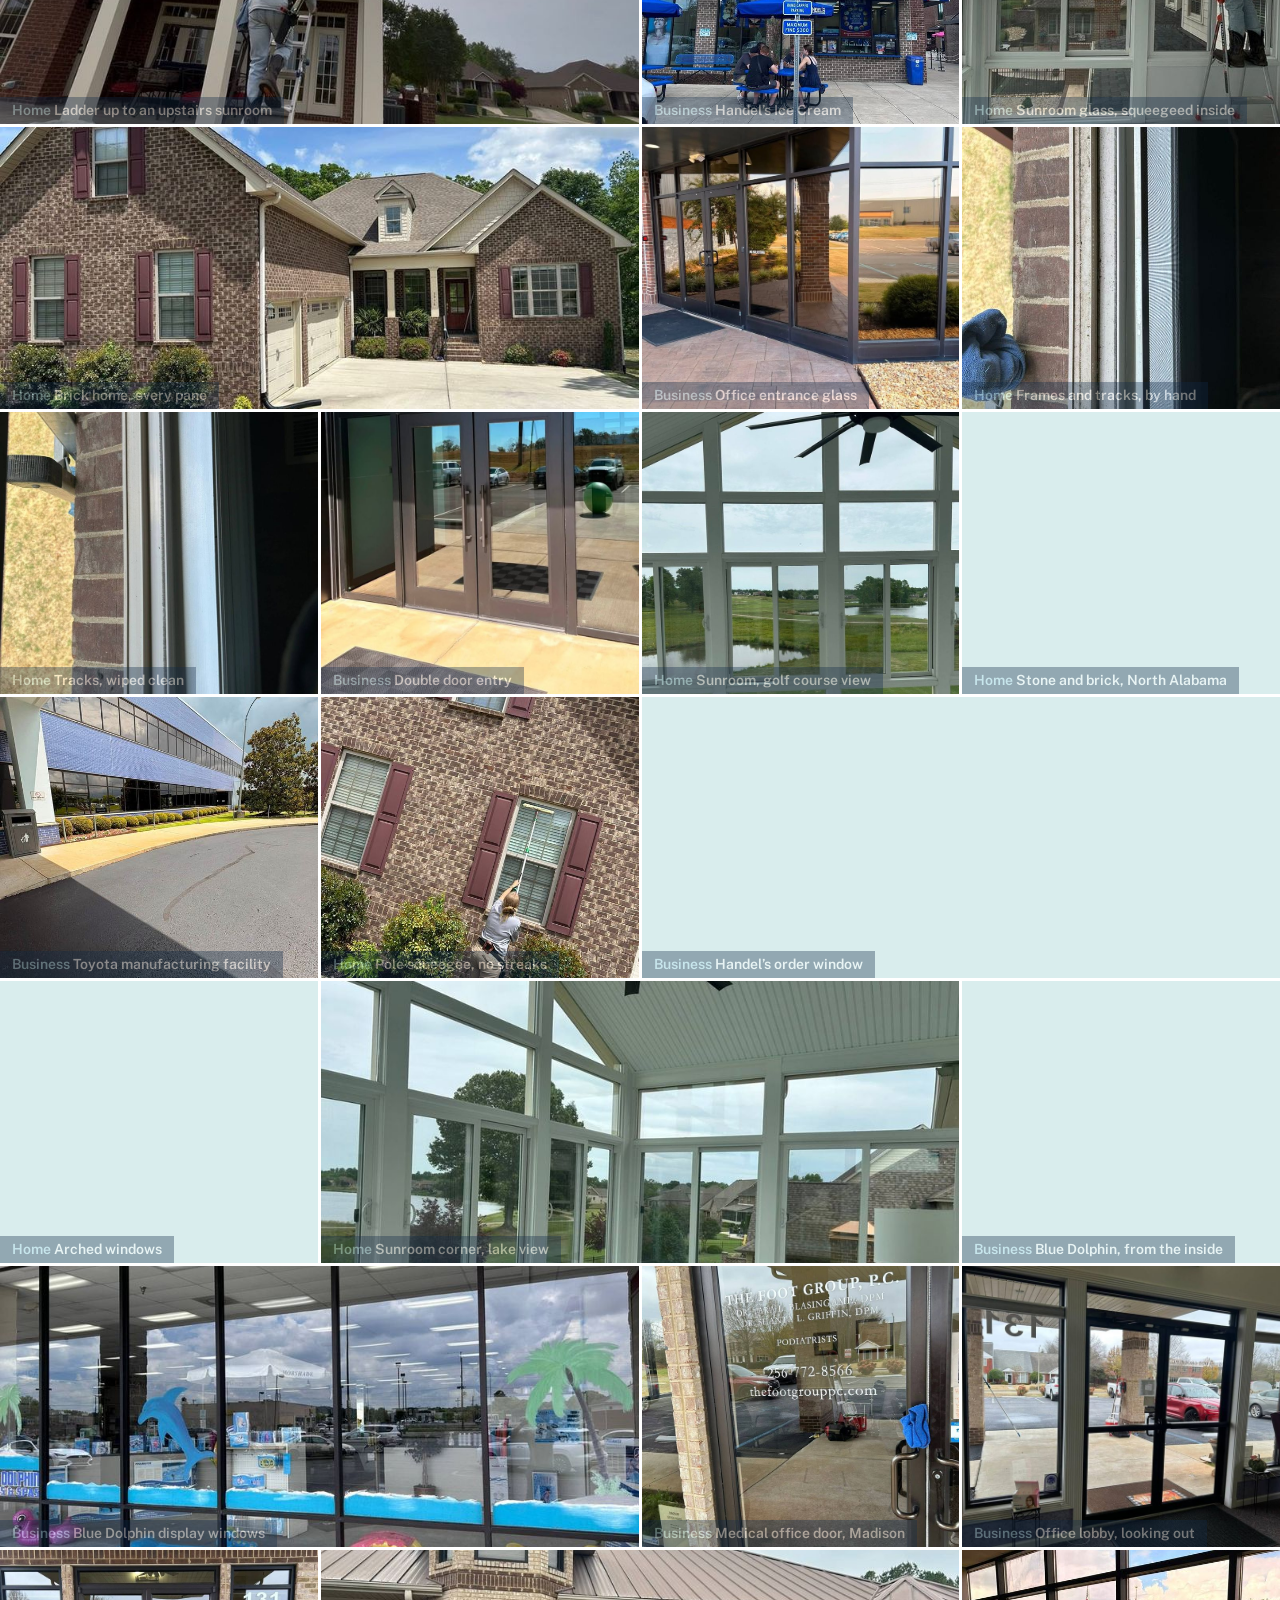
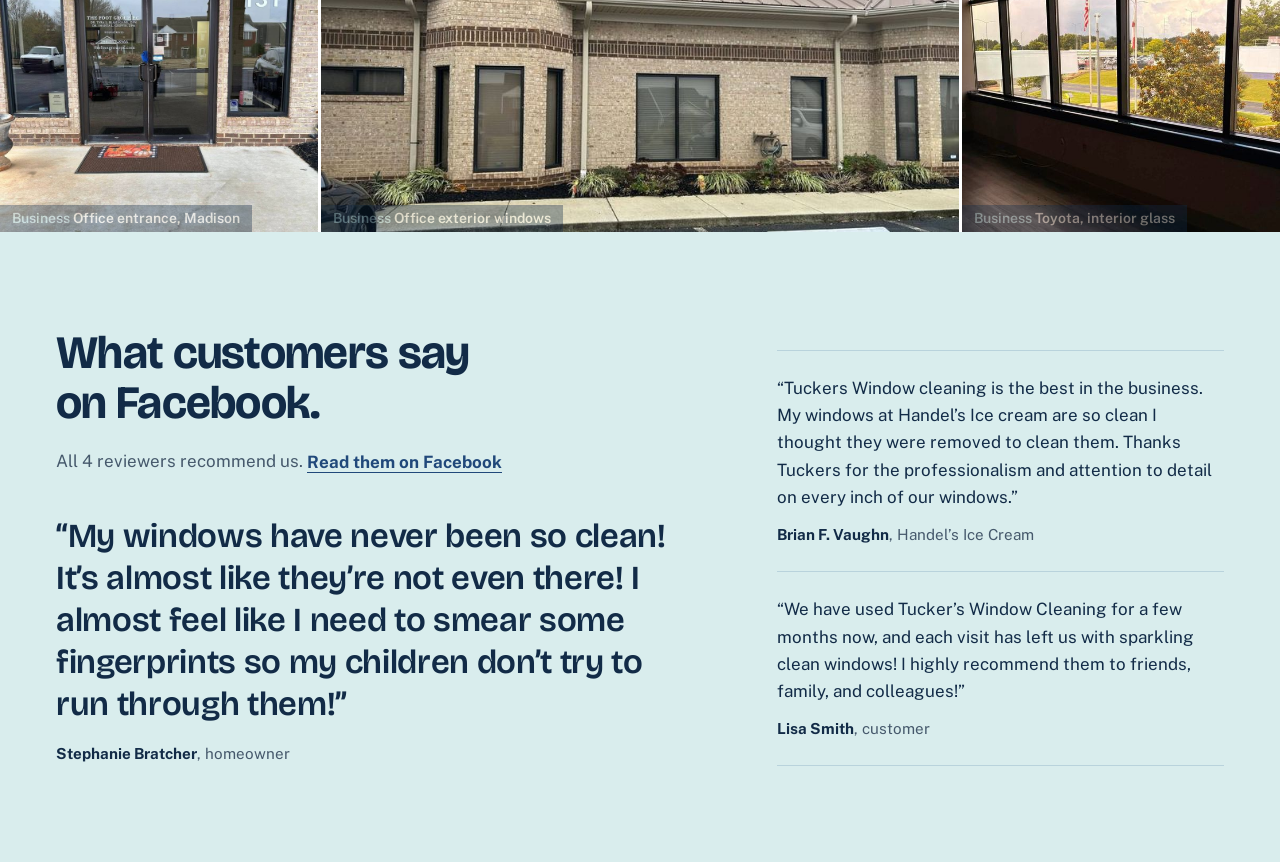
==== commit 316a4e7f: "Redesign: add the reviews section - Stephanie Bratcher's review set large, Handel's and Lisa Smith a" ====
--- a/index.html
+++ b/index.html
@@ -438,6 +438,35 @@
     </div>
   </dialog>
 
+  <!-- REVIEWS -->
+  <section class="reviews" id="reviews" aria-labelledby="reviews-title">
+    <div class="wrap reviews-grid">
+      <div class="reviews-lead">
+        <h2 id="reviews-title">What customers say on Facebook.</h2>
+        <p class="reviews-count">All 4 reviewers recommend us. <a href="https://www.facebook.com/people/Tuckers-Window-Cleaning/61576311082795/" target="_blank" rel="noopener">Read them on Facebook<span class="sr-only"> (opens in a new tab)</span></a></p>
+        <figure class="review-big">
+          <blockquote>My windows have never been so clean! It&rsquo;s almost like they&rsquo;re not even there! I almost feel like I need to smear some fingerprints so my children don&rsquo;t try to run through them!</blockquote>
+          <figcaption><strong>Stephanie Bratcher</strong>, homeowner</figcaption>
+        </figure>
+      </div>
+
+      <ul class="review-list">
+        <li>
+          <figure>
+            <blockquote>Tuckers Window cleaning is the best in the business. My windows at Handel&rsquo;s Ice cream are so clean I thought they were removed to clean them. Thanks Tuckers for the professionalism and attention to detail on every inch of our windows.</blockquote>
+            <figcaption><strong>Brian F. Vaughn</strong>, Handel&rsquo;s Ice Cream</figcaption>
+          </figure>
+        </li>
+        <li>
+          <figure>
+            <blockquote>We have used Tucker&rsquo;s Window Cleaning for a few months now, and each visit has left us with sparkling clean windows! I highly recommend them to friends, family, and colleagues!</blockquote>
+            <figcaption><strong>Lisa Smith</strong>, customer</figcaption>
+          </figure>
+        </li>
+      </ul>
+    </div>
+  </section>
+
   <!-- Remaining sections are ported one at a time from legacy.html. -->
 
 </main>
--- a/assets/css/redesign.css
+++ b/assets/css/redesign.css
@@ -470,3 +470,33 @@
 @media (hover: hover) {
   .tile:hover figcaption { opacity: 1; }
 }
+
+/* ---------- Reviews ---------- */
+.reviews { background: var(--sky-100); padding: var(--space-8) 0; }
+.reviews-grid { display: grid; gap: var(--space-7); }
+.reviews h2 { font-size: var(--step-4); max-width: 16ch; margin-bottom: var(--space-3); }
+.reviews-count { color: var(--text-muted); margin-bottom: var(--space-6); }
+.reviews-count a { display: inline-flex; align-items: center; min-height: var(--tap); font-weight: 700; color: var(--navy-800); text-underline-offset: 4px; }
+.review-big { margin: 0; }
+.review-big blockquote {
+  margin: 0 0 var(--space-4);
+  font: 600 var(--step-2)/1.3 var(--font-display); letter-spacing: -0.01em; color: var(--navy-900);
+  font-variation-settings: 'opsz' 48;
+}
+.review-big blockquote::before { content: '\201C'; }
+.review-big blockquote::after { content: '\201D'; }
+.review-big figcaption, .review-list figcaption { font-size: 0.95rem; color: var(--text-muted); }
+.review-big figcaption strong, .review-list figcaption strong { color: var(--text); }
+.review-list { list-style: none; margin: 0; padding: 0; display: grid; }
+.review-list li { padding: var(--space-5) 0; border-top: 1px solid #b9d3dc; }
+.review-list li:last-child { border-bottom: 1px solid #b9d3dc; }
+.review-list figure { margin: 0; }
+.review-list blockquote { margin: 0 0 var(--space-3); font-size: var(--step-0); line-height: 1.6; }
+.review-list blockquote::before { content: '\201C'; }
+.review-list blockquote::after { content: '\201D'; }
+
+@media (min-width: 960px) {
+  .reviews { padding: var(--space-9) 0; }
+  .reviews-grid { grid-template-columns: minmax(0, 7fr) minmax(0, 5fr); gap: var(--space-9); align-items: end; }
+  .review-big blockquote { font-size: var(--step-3); line-height: 1.25; }
+}
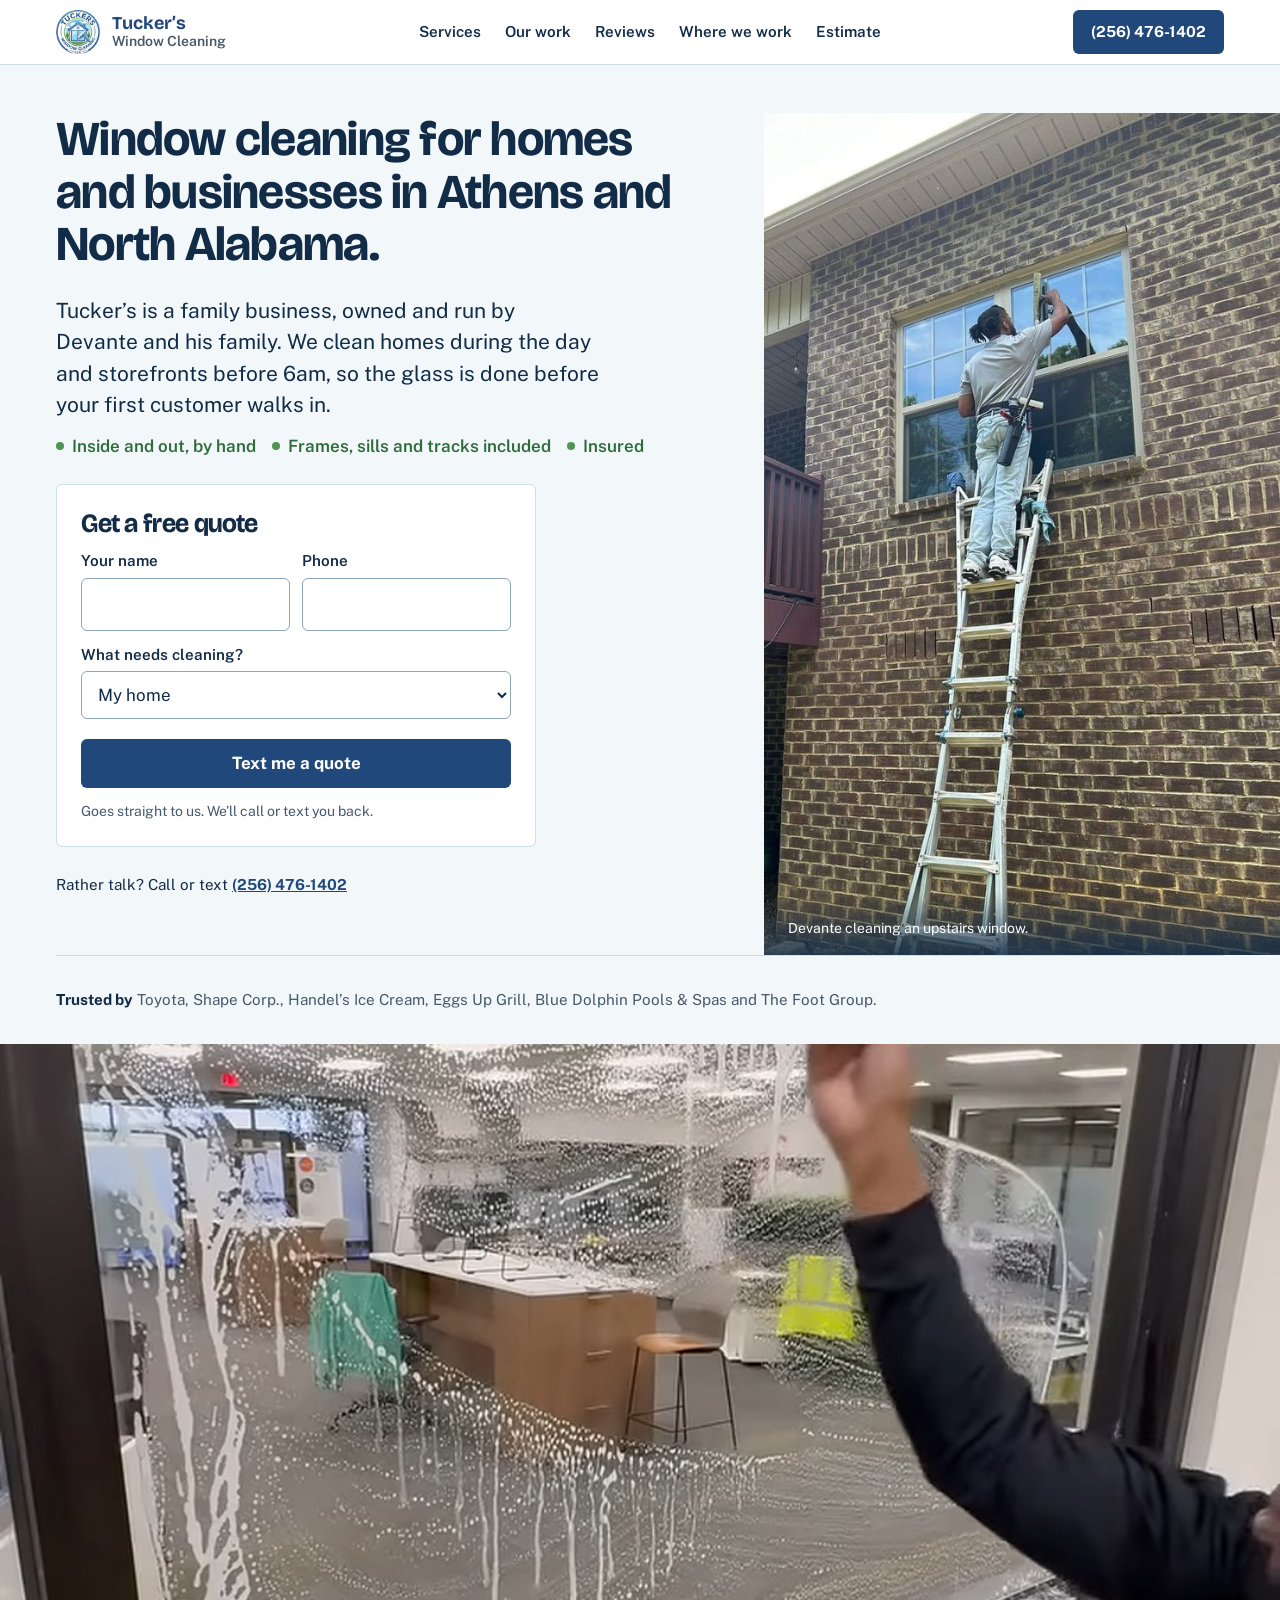
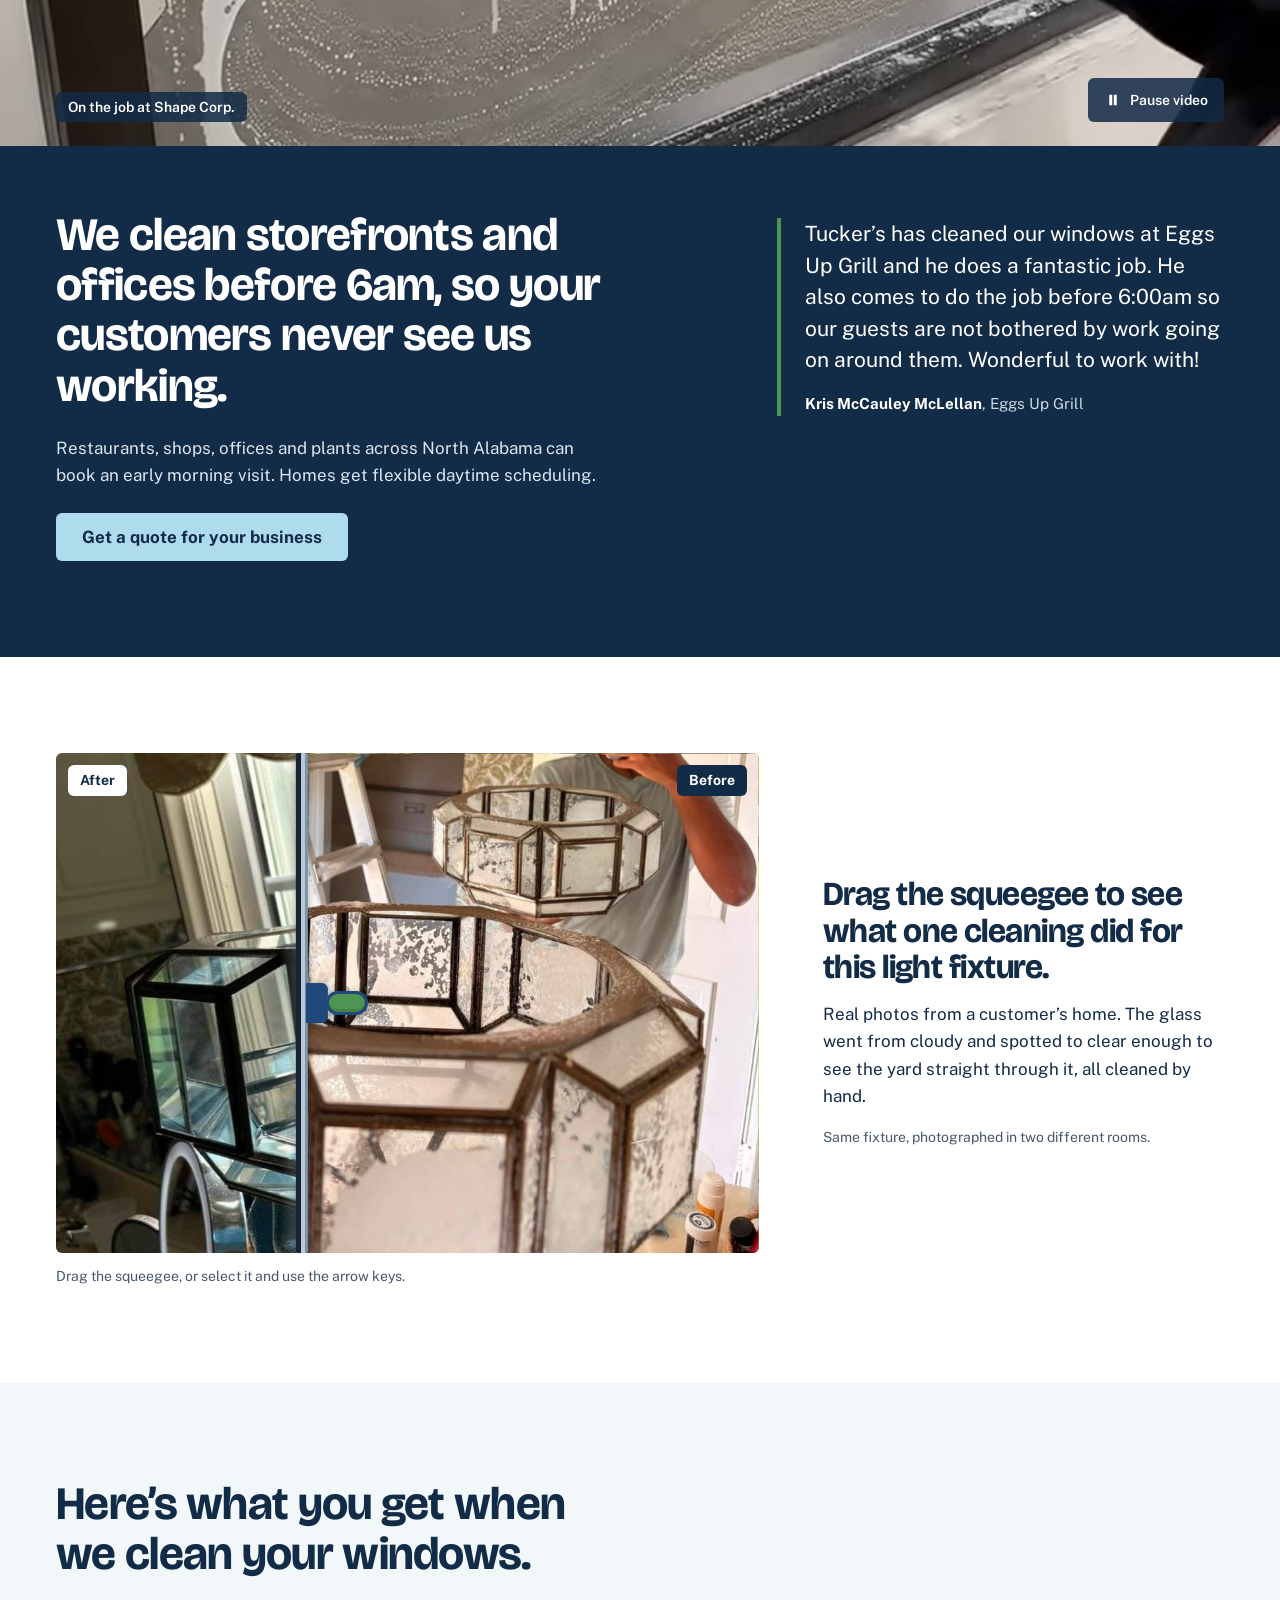
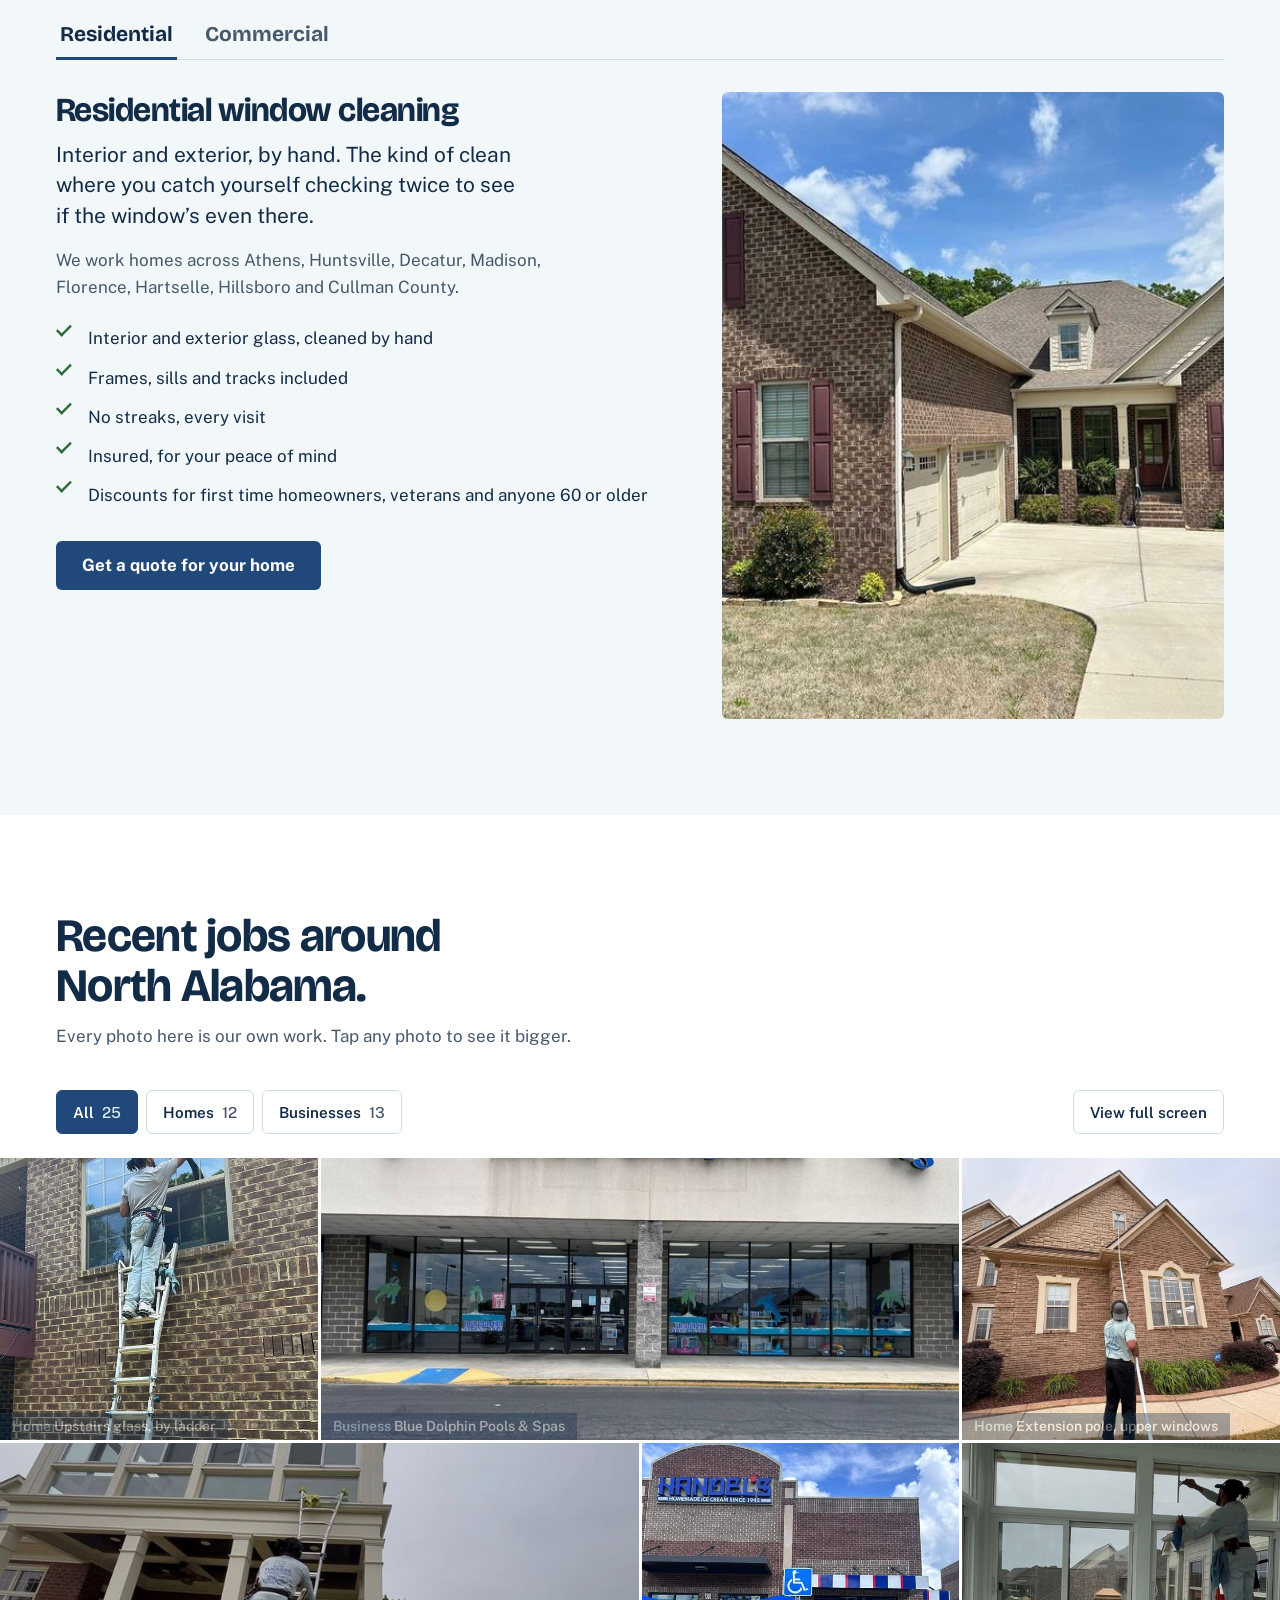
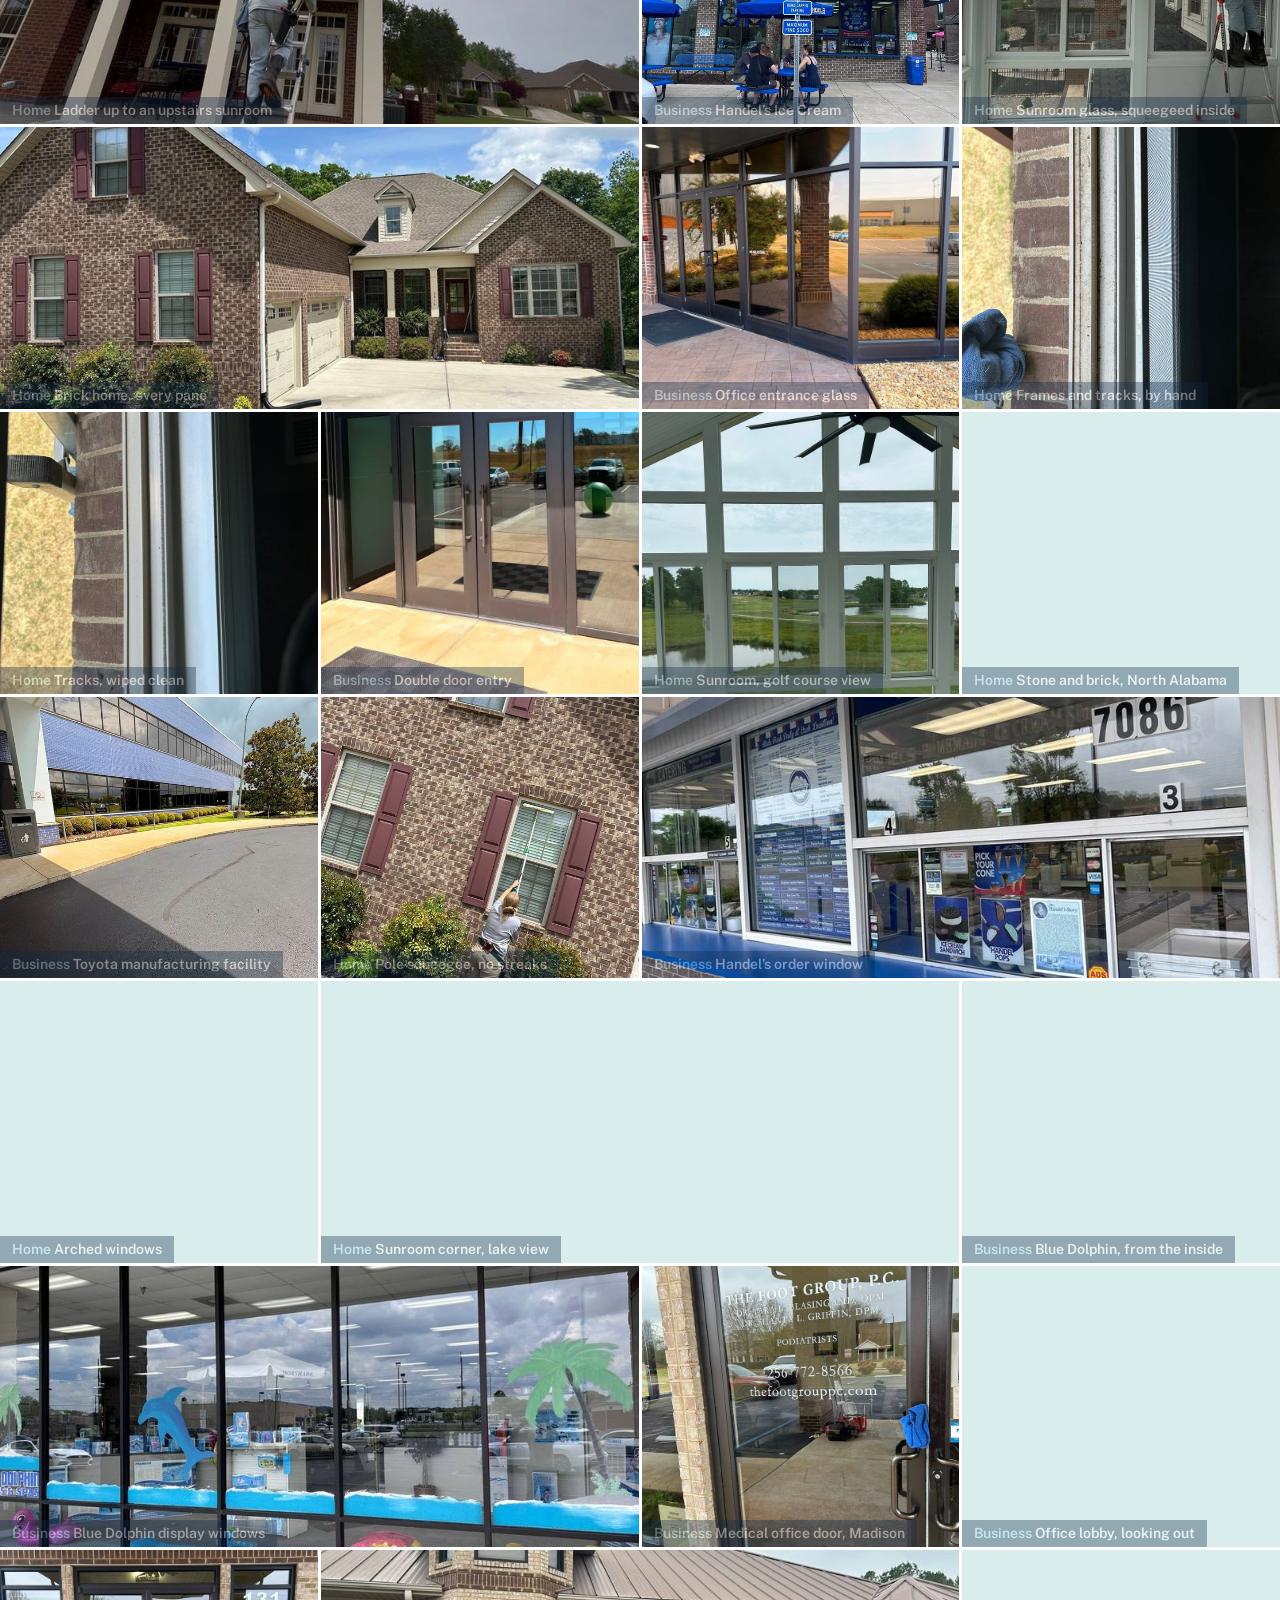
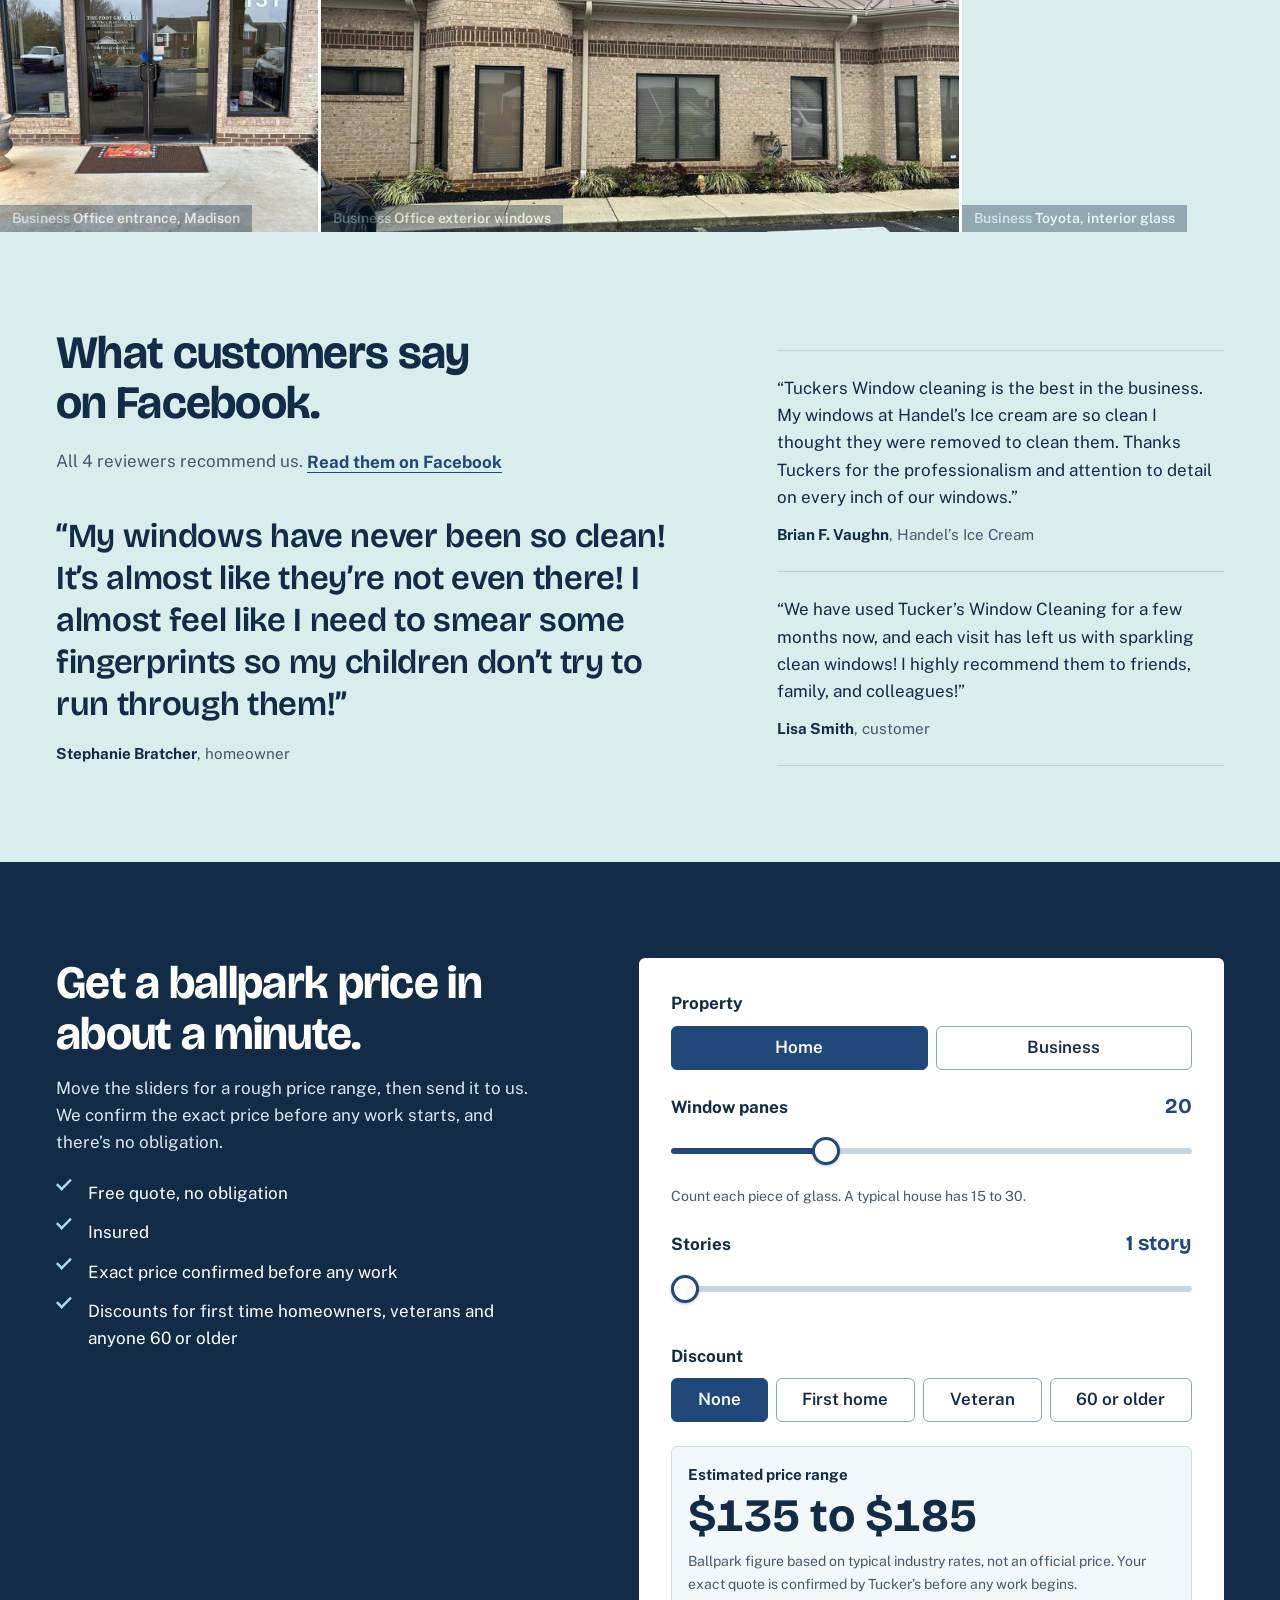
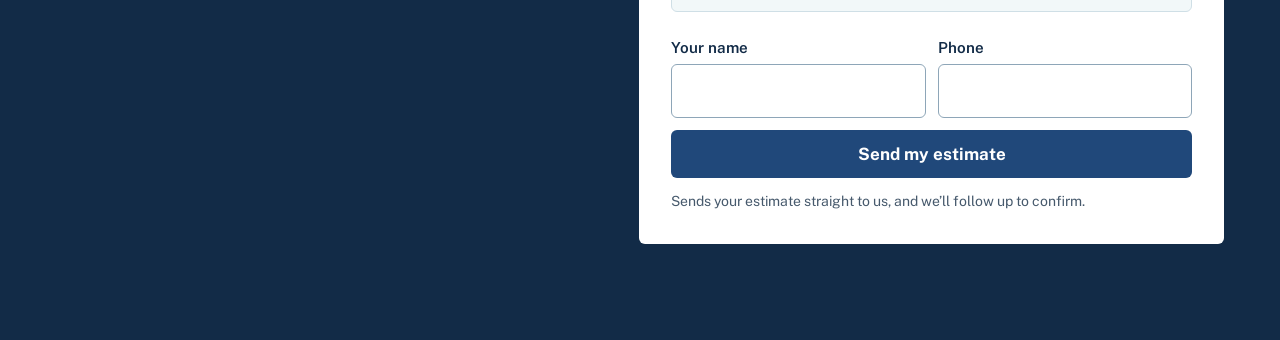
==== commit 2f988680: "Redesign: add the instant estimate - Starts at 20 panes so the first slider move changes the price; " ====
--- a/index.html
+++ b/index.html
@@ -467,6 +467,74 @@
     </div>
   </section>
 
+  <!-- INSTANT ESTIMATE -->
+  <section class="estimate" id="estimate" aria-labelledby="estimate-title">
+    <div class="wrap estimate-grid">
+      <div class="estimate-copy">
+        <h2 id="estimate-title">Get a ballpark price in about a minute.</h2>
+        <p>Move the sliders for a rough price range, then send it to us. We confirm the exact price before any work starts, and there&rsquo;s no obligation.</p>
+        <ul class="checks checks-light">
+          <li>Free quote, no obligation</li>
+          <li>Insured</li>
+          <li>Exact price confirmed before any work</li>
+          <li>Discounts for first time homeowners, veterans and anyone 60 or older</li>
+        </ul>
+      </div>
+
+      <div class="calc">
+        <fieldset class="calc-field">
+          <legend>Property</legend>
+          <div class="choice-row">
+            <label class="choice"><input type="radio" name="est-type" value="Residential" checked> Home</label>
+            <label class="choice"><input type="radio" name="est-type" value="Commercial"> Business</label>
+          </div>
+        </fieldset>
+
+        <div class="calc-field">
+          <div class="calc-label"><label for="est-windows">Window panes</label> <output id="windows-out" for="est-windows">20</output></div>
+          <input type="range" id="est-windows" min="4" max="60" step="1" value="20" aria-describedby="windows-help">
+          <p class="calc-help" id="windows-help">Count each piece of glass. A typical house has 15 to 30.</p>
+        </div>
+
+        <div class="calc-field">
+          <div class="calc-label"><label for="est-stories">Stories</label> <output id="stories-out" for="est-stories">1 story</output></div>
+          <input type="range" id="est-stories" min="1" max="4" step="1" value="1" aria-valuetext="1 story">
+        </div>
+
+        <fieldset class="calc-field">
+          <legend>Discount</legend>
+          <div class="choice-row choice-wrap">
+            <label class="choice"><input type="radio" name="est-discount" value="" checked> None</label>
+            <label class="choice"><input type="radio" name="est-discount" value="First-Time Homeowner Discount"> First home</label>
+            <label class="choice"><input type="radio" name="est-discount" value="Veterans Discount"> Veteran</label>
+            <label class="choice"><input type="radio" name="est-discount" value="60+ Discount"> 60 or older</label>
+          </div>
+        </fieldset>
+
+        <div class="calc-result">
+          <p class="calc-result-label" id="price-label">Estimated price range</p>
+          <p class="calc-price" aria-live="polite" aria-atomic="true" aria-describedby="price-label"><span id="price-low">$135</span> to <span id="price-high">$185</span></p>
+          <p class="calc-min" id="price-min" hidden>Small jobs start at the minimum charge.</p>
+          <p class="calc-fine">Ballpark figure based on typical industry rates, not an official price. Your exact quote is confirmed by Tucker&rsquo;s before any work begins.</p>
+        </div>
+
+        <form class="calc-form" id="quick-quote-form" action="https://formspree.io/f/xoeeagkk" method="POST" novalidate>
+          <input type="text" name="_gotcha" class="hp" tabindex="-1" autocomplete="off" aria-hidden="true" hidden>
+          <div class="field">
+            <label for="qq-name">Your name</label>
+            <input type="text" name="name" id="qq-name" autocomplete="name" required>
+          </div>
+          <div class="field">
+            <label for="qq-phone">Phone</label>
+            <input type="tel" name="phone" id="qq-phone" autocomplete="tel" required>
+          </div>
+          <button type="submit" class="button button-primary" id="qq-submit">Send my estimate</button>
+        </form>
+        <p class="quote-note" id="qq-note" role="status">Sends your estimate straight to us, and we&rsquo;ll follow up to confirm.</p>
+      </div>
+    </div>
+  </section>
+
   <!-- Remaining sections are ported one at a time from legacy.html. -->
 
 </main>
--- a/assets/css/redesign.css
+++ b/assets/css/redesign.css
@@ -500,3 +500,62 @@
   .reviews-grid { grid-template-columns: minmax(0, 7fr) minmax(0, 5fr); gap: var(--space-9); align-items: end; }
   .review-big blockquote { font-size: var(--step-3); line-height: 1.25; }
 }
+
+/* ---------- Instant estimate ---------- */
+.estimate { background: var(--navy-900); color: var(--white); padding: var(--space-8) 0; }
+.estimate-grid { display: grid; gap: var(--space-6); }
+.estimate h2 { font-size: var(--step-4); max-width: 16ch; margin-bottom: var(--space-4); }
+.estimate-copy > p { color: #dbe7ef; max-width: var(--measure); }
+.checks-light li::before { border-color: var(--sky-300); }
+.checks-light { color: var(--white); margin-bottom: 0; }
+
+.calc { background: var(--white); color: var(--text); border-radius: var(--radius); padding: var(--space-5) var(--space-4); }
+.calc-field { margin: 0 0 var(--space-5); padding: 0; border: 0; min-width: 0; }
+.calc-field legend, .calc-label { display: flex; justify-content: space-between; align-items: baseline; width: 100%; padding: 0; margin-bottom: var(--space-2); font-weight: 700; }
+.calc-label output { font: 700 var(--step-1)/1 var(--font-display); color: var(--navy-800); }
+.calc-help { margin: var(--space-1) 0 0; font-size: var(--step--1); color: var(--text-muted); }
+
+.choice-row { display: grid; grid-template-columns: 1fr 1fr; gap: var(--space-2); }
+.choice {
+  position: relative; display: flex; align-items: center; justify-content: center; gap: var(--space-2);
+  min-height: var(--tap); padding: 0 var(--space-3);
+  border: 1.5px solid #8ea6b8; border-radius: var(--radius);
+  font-weight: 600; cursor: pointer; text-align: center;
+}
+.choice input { position: absolute; opacity: 0; width: 1px; height: 1px; }
+.choice:has(input:checked) { background: var(--navy-800); border-color: var(--navy-800); color: var(--white); }
+.choice:has(input:focus-visible) { outline: 3px solid var(--focus); outline-offset: 2px; }
+
+input[type="range"] {
+  -webkit-appearance: none; appearance: none; width: 100%; height: var(--tap); margin: 0;
+  background: transparent; cursor: pointer;
+}
+input[type="range"]::-webkit-slider-runnable-track { height: 6px; border-radius: 3px; background: linear-gradient(90deg, var(--navy-800) var(--fill, 0%), #c7d6e0 var(--fill, 0%)); }
+input[type="range"]::-moz-range-track { height: 6px; border-radius: 3px; background: #c7d6e0; }
+input[type="range"]::-moz-range-progress { height: 6px; border-radius: 3px; background: var(--navy-800); }
+input[type="range"]::-webkit-slider-thumb {
+  -webkit-appearance: none; width: 28px; height: 28px; margin-top: -11px; border-radius: 50%;
+  background: var(--white); border: 3px solid var(--navy-800); box-shadow: 0 1px 3px rgba(0,0,0,0.25);
+}
+input[type="range"]::-moz-range-thumb { width: 22px; height: 22px; border-radius: 50%; background: var(--white); border: 3px solid var(--navy-800); }
+input[type="range"]:focus-visible { outline: 3px solid var(--focus); outline-offset: 2px; }
+
+.calc-result { margin: var(--space-2) 0 var(--space-5); padding: var(--space-4); border-radius: var(--radius); background: var(--sky-50); border: 1px solid var(--line); }
+.calc-result-label { margin: 0 0 var(--space-1); font-weight: 700; font-size: 0.95rem; }
+.calc-price { margin: 0 0 var(--space-2); font: 700 var(--step-4)/1.1 var(--font-display); color: var(--navy-900); font-variant-numeric: tabular-nums; }
+.calc-min { margin: 0 0 var(--space-2); font-weight: 600; color: var(--leaf-700); font-size: 0.95rem; }
+.calc-fine { margin: 0; font-size: var(--step--1); color: var(--text-muted); }
+
+.calc-form { display: grid; gap: var(--space-3); }
+.calc-form .button { width: 100%; }
+
+@media (min-width: 960px) {
+  .estimate { padding: var(--space-9) 0; }
+  .estimate-grid { grid-template-columns: minmax(0, 5fr) minmax(0, 6fr); gap: var(--space-9); align-items: start; }
+  .calc { padding: var(--space-6); }
+  .calc-form { grid-template-columns: 1fr 1fr; }
+  .calc-form .button { grid-column: 1 / -1; }
+}
+@media (min-width: 420px) {
+  .choice-wrap { grid-template-columns: repeat(4, auto); }
+}
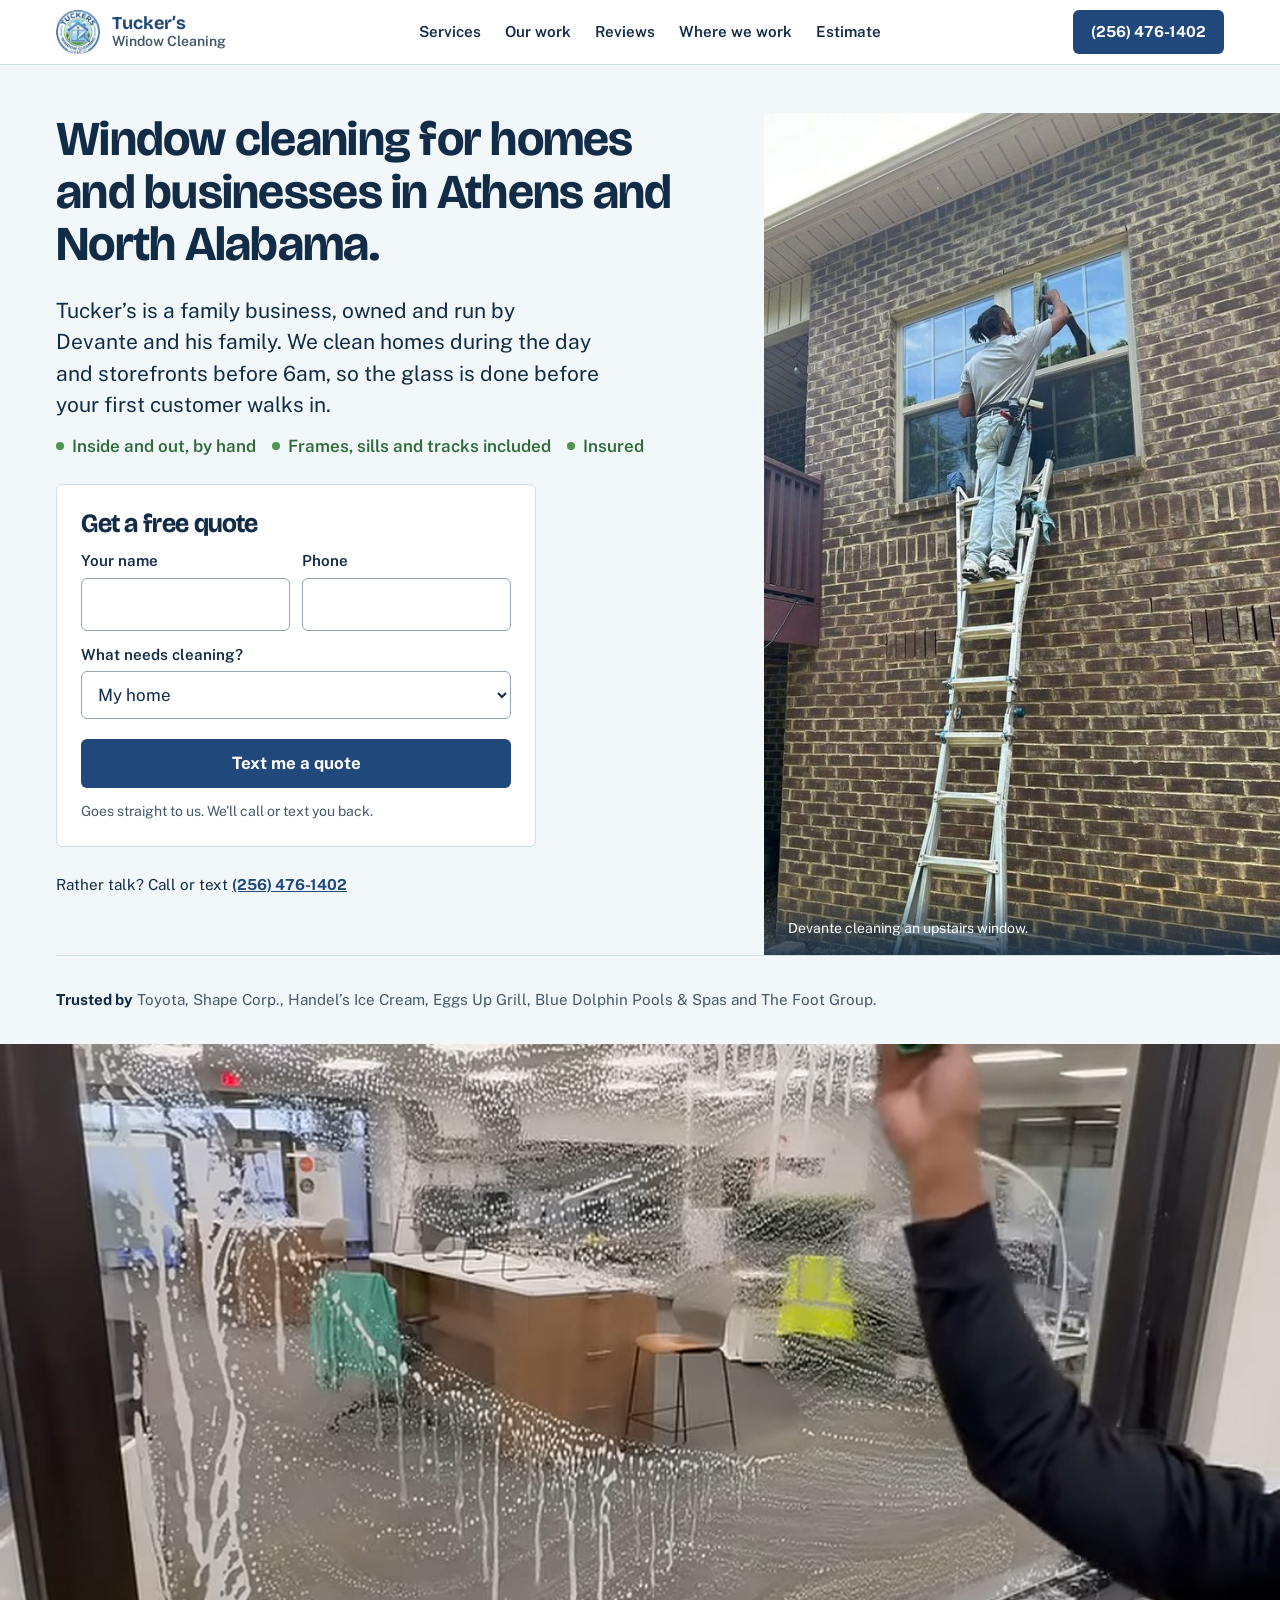
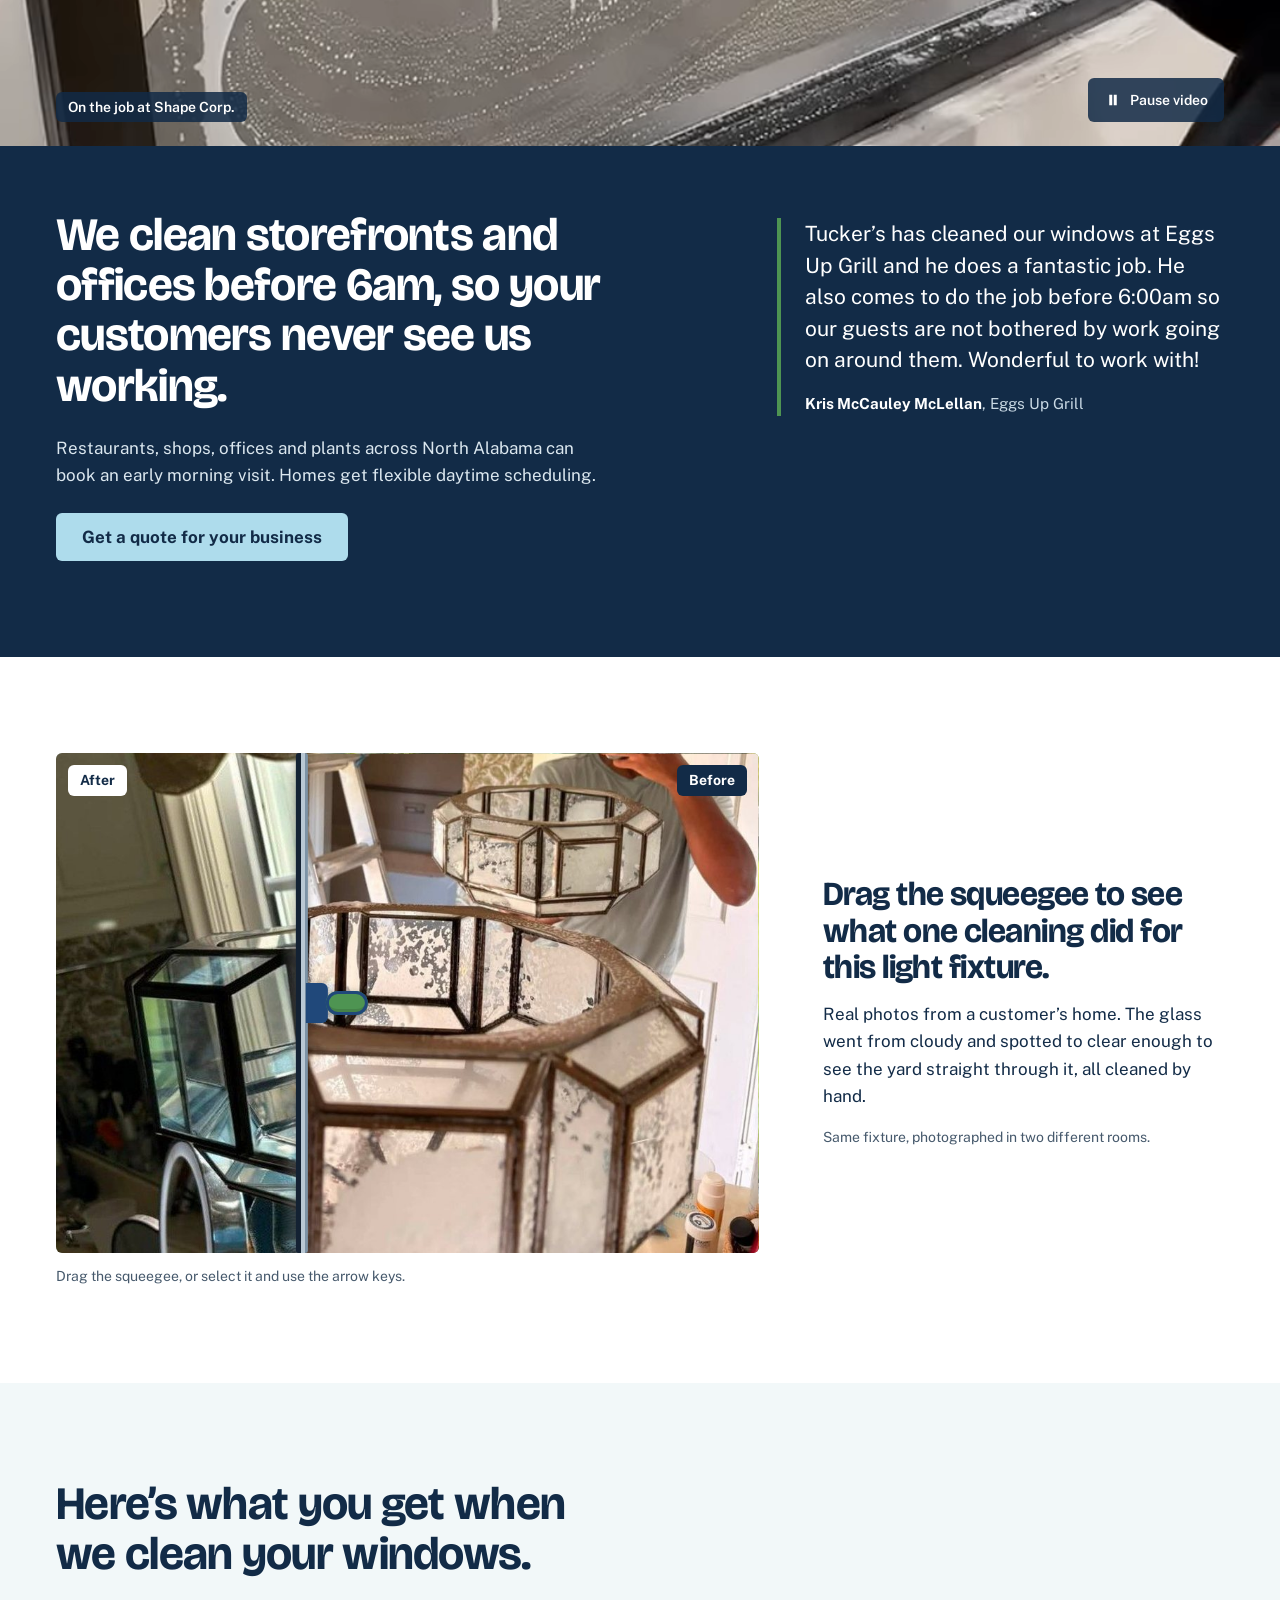
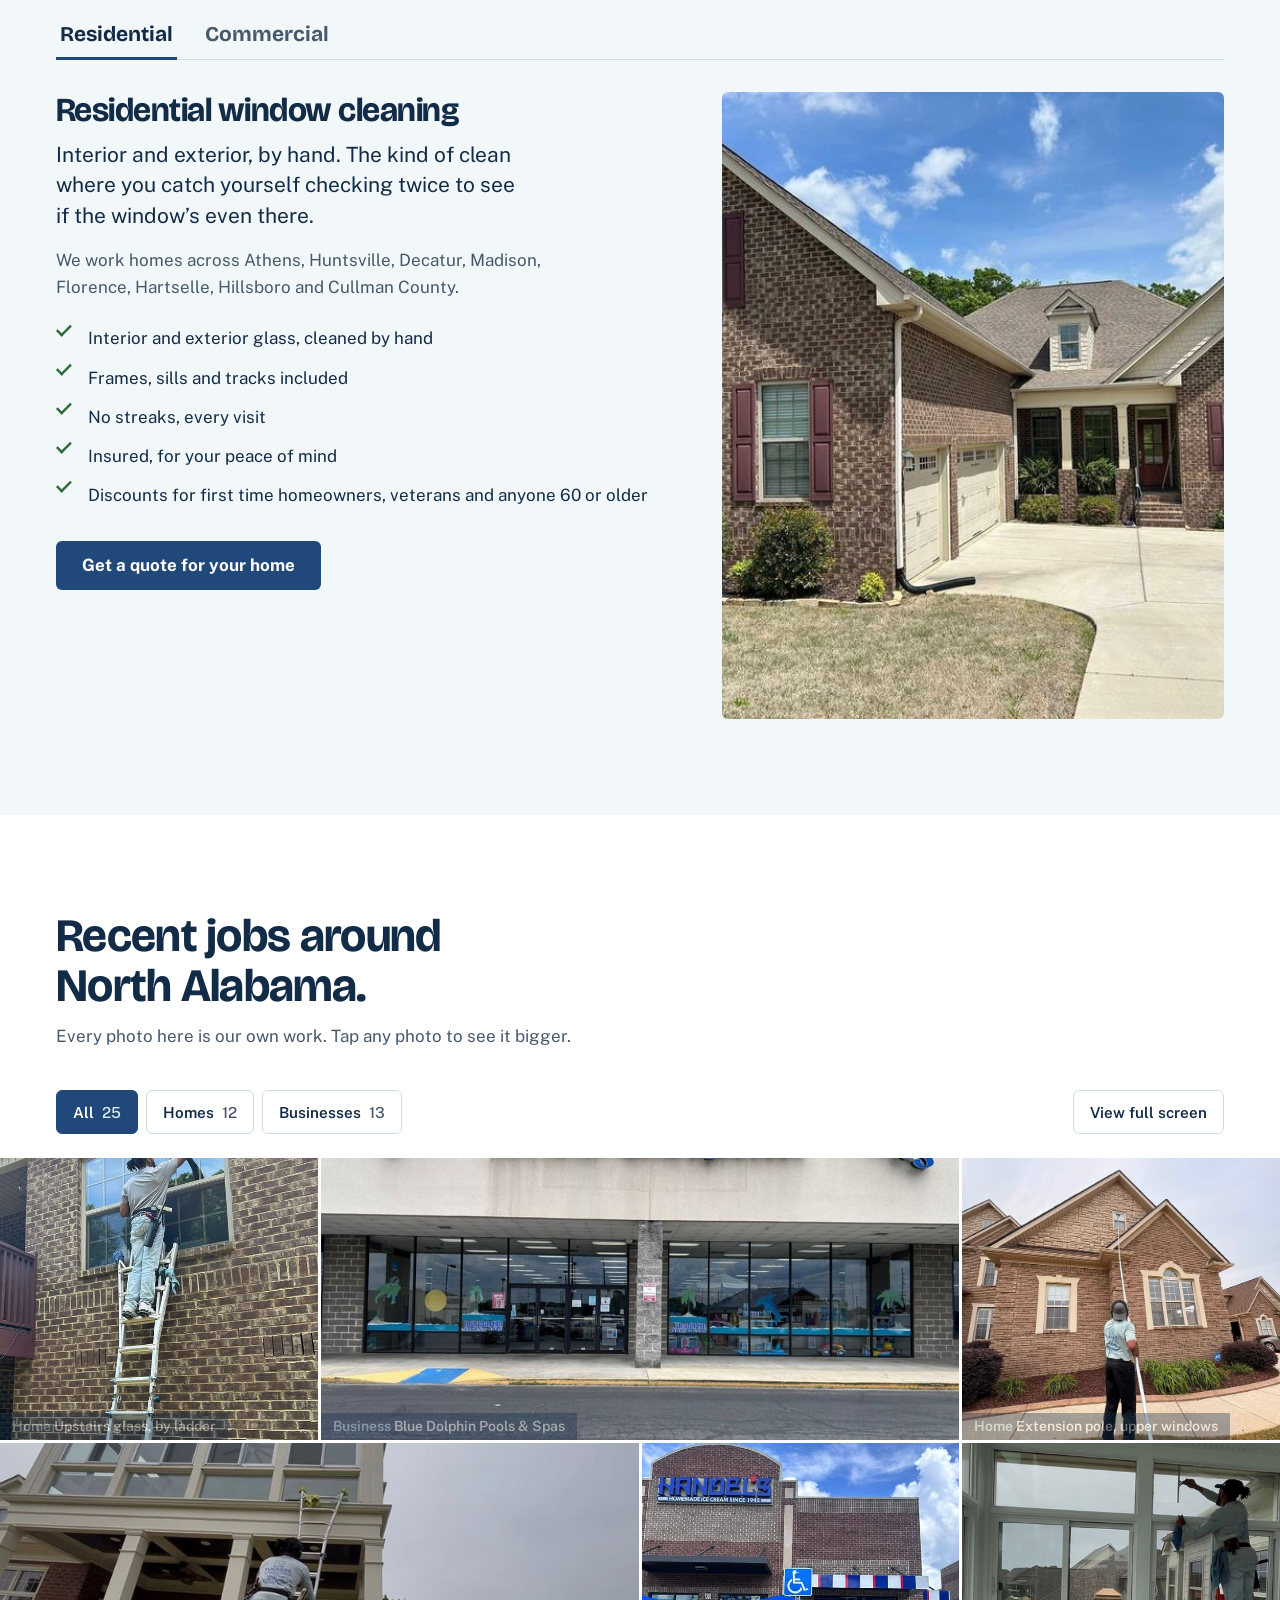
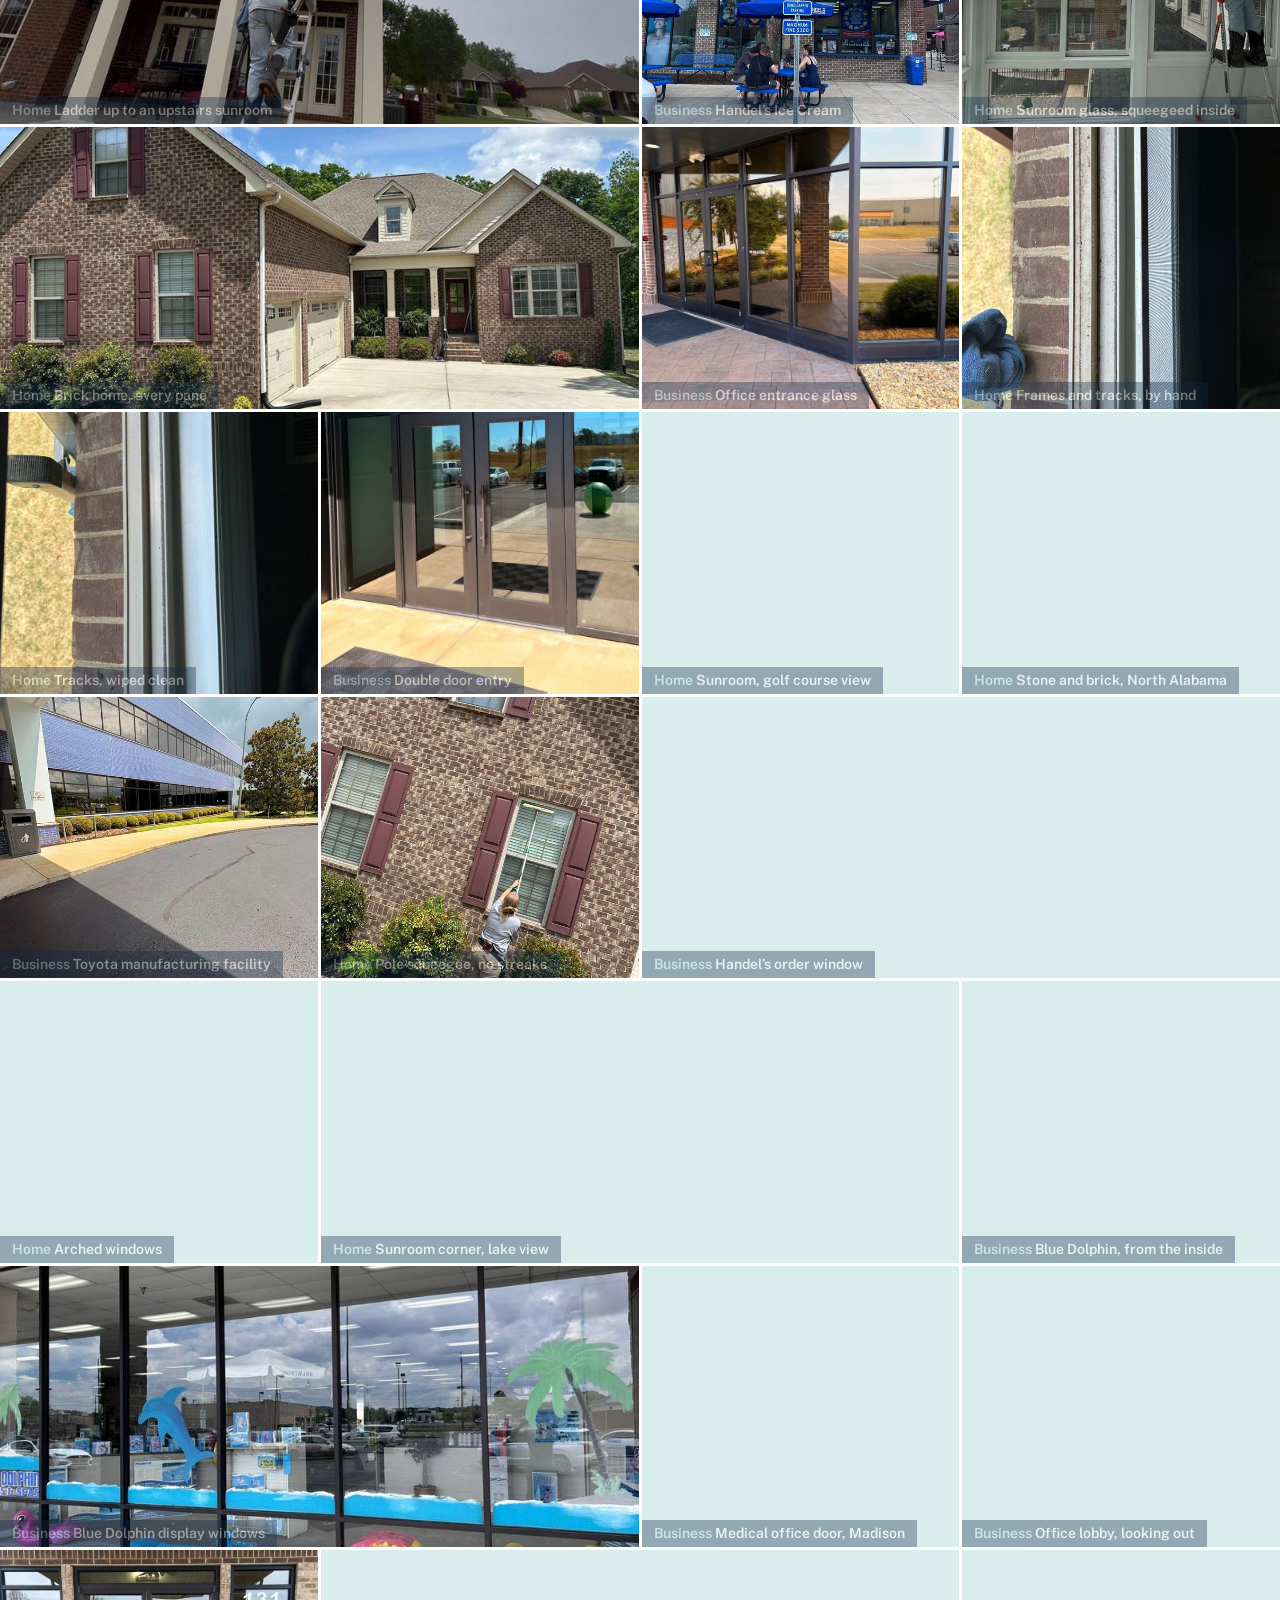
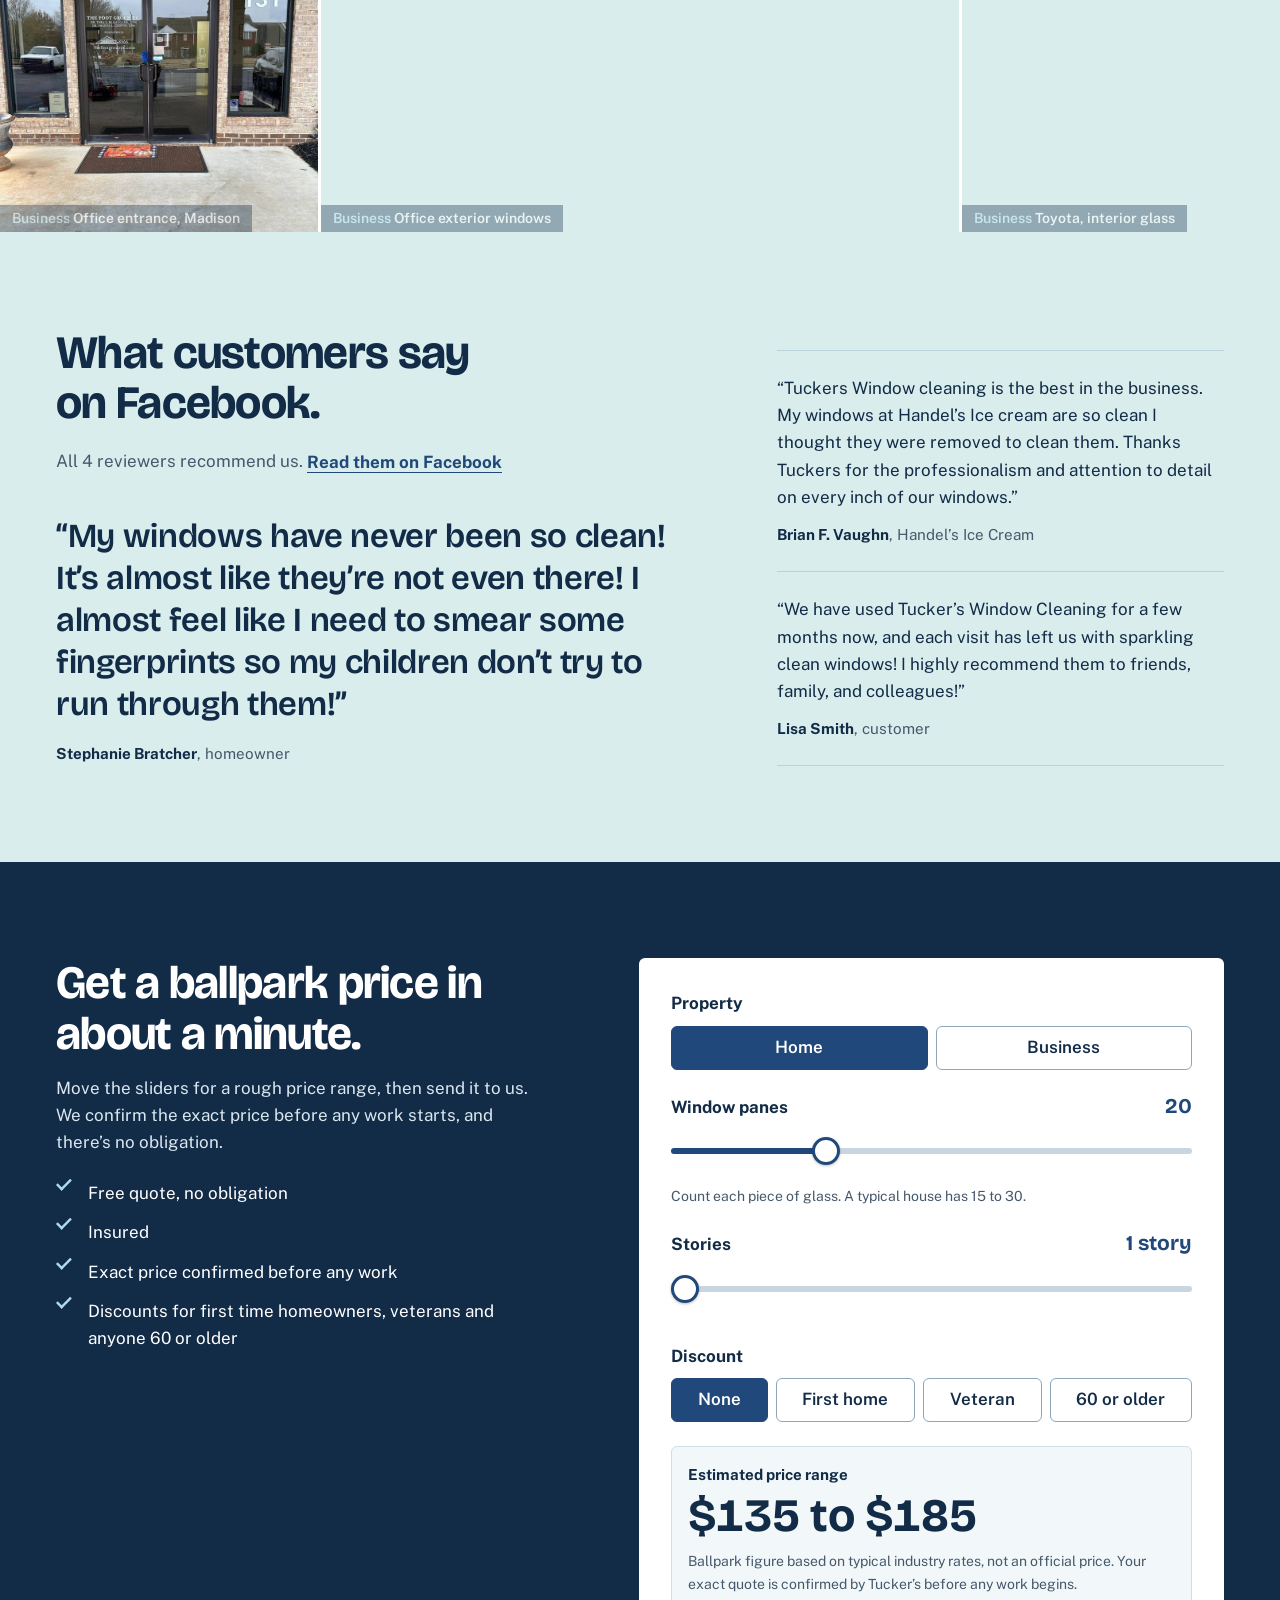
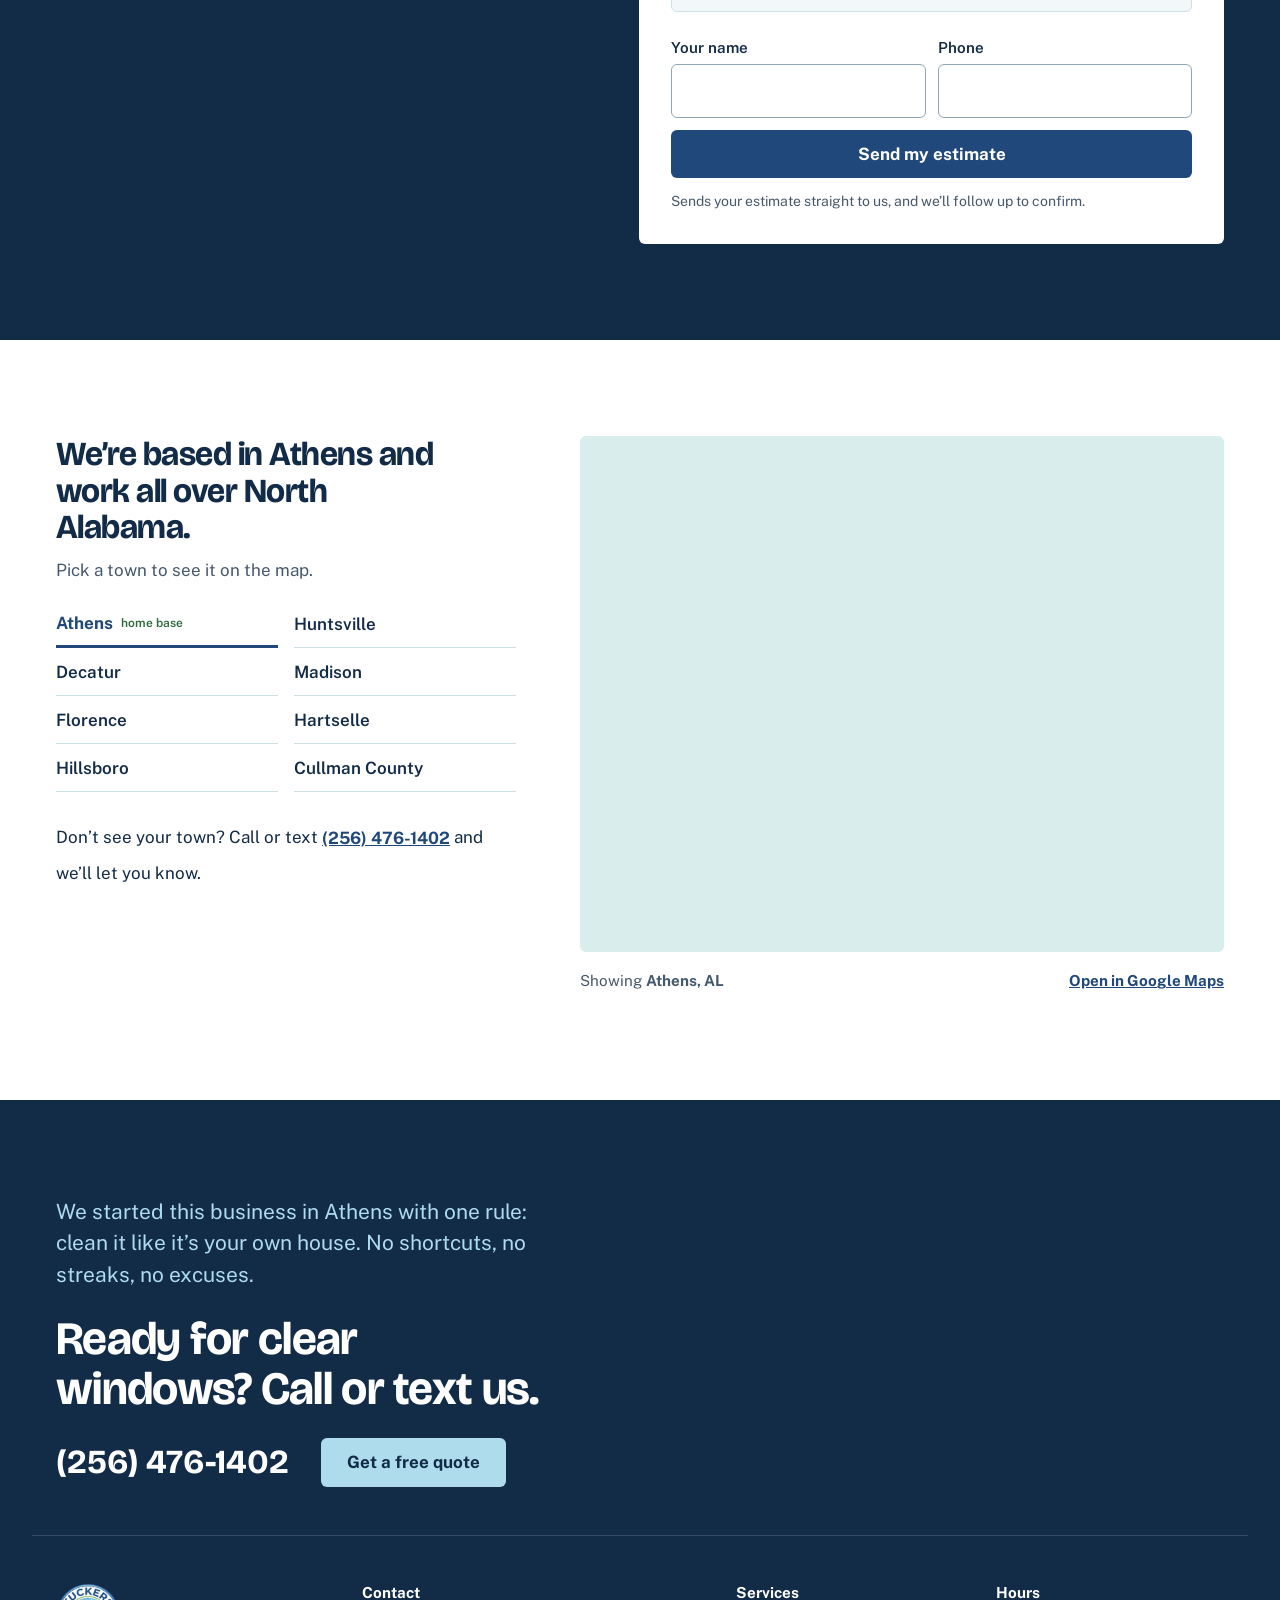
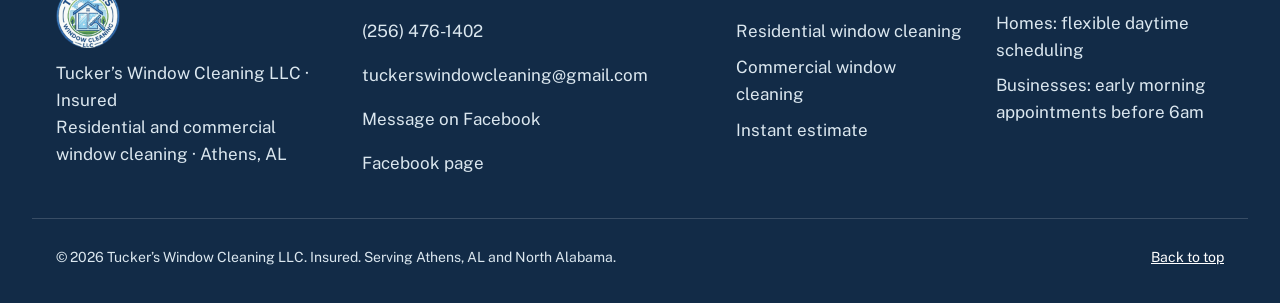
==== commit 02eb2de9: "Redesign: add service area and footer, finish the page - Service area: all 8 towns as buttons that m" ====
--- a/index.html
+++ b/index.html
@@ -62,7 +62,7 @@
 <header class="site-header" id="site-header">
   <div class="wrap header-inner">
     <a class="brand" href="#top" aria-label="Tucker's Window Cleaning, back to top">
-      <img src="assets/images/logo-128.png" alt="" width="44" height="44">
+      <img src="assets/images/logo-96.png" alt="" width="44" height="44">
       <span class="brand-name">Tucker&rsquo;s <span>Window Cleaning</span></span>
     </a>
     <nav class="site-nav" aria-label="Primary">
@@ -135,7 +135,7 @@
         </div>
 
         <figure class="hero-photo">
-          <img src="assets/images/tucker-ladder.jpg" srcset="assets/images/tucker-ladder-600.jpg 600w, assets/images/tucker-ladder.jpg 912w" sizes="(min-width: 960px) 42vw, 100vw" width="912" height="1600" alt="Technician on a ladder cleaning a second-story window on a brick home" fetchpriority="high">
+          <img src="assets/images/tucker-ladder.jpg" srcset="assets/images/tucker-ladder-600.jpg 600w, assets/images/tucker-ladder.jpg 912w" sizes="(min-width: 960px) 42vw, 100vw" width="912" height="1600" alt="Technician on a ladder cleaning a second-story window on a brick home" decoding="async">
           <figcaption>Devante cleaning an upstairs window.</figcaption>
         </figure>
       </div>
@@ -212,7 +212,7 @@
         <button type="button" class="tab" role="tab" id="tab-commercial" aria-controls="service-commercial" aria-selected="false" tabindex="-1">Commercial</button>
       </div>
 
-      <article class="service" id="service-residential" role="tabpanel" aria-labelledby="tab-residential" tabindex="-1">
+      <div class="service" id="service-residential" role="tabpanel" aria-labelledby="tab-residential" tabindex="-1">
         <div class="service-copy">
           <h3>Residential window cleaning</h3>
           <p class="service-lead">Interior and exterior, by hand. The kind of clean where you catch yourself checking twice to see if the window&rsquo;s even there.</p>
@@ -229,9 +229,9 @@
         <figure class="service-photo">
           <img src="assets/images/residential-brick.jpg" srcset="assets/images/residential-brick-800.jpg 800w, assets/images/residential-brick.jpg 1600w" sizes="(min-width: 960px) 40vw, 100vw" width="1600" height="1200" alt="Two-story brick home with clean, streak-free windows in Athens, AL" loading="lazy" decoding="async">
         </figure>
-      </article>
-
-      <article class="service" id="service-commercial" role="tabpanel" aria-labelledby="tab-commercial" tabindex="-1" hidden>
+      </div>
+
+      <div class="service" id="service-commercial" role="tabpanel" aria-labelledby="tab-commercial" tabindex="-1" hidden>
         <div class="service-copy">
           <h3>Commercial window cleaning</h3>
           <p class="service-lead">Storefronts, offices and plants that open on time, with the glass already done.</p>
@@ -248,7 +248,7 @@
         <figure class="service-photo">
           <img src="assets/images/commercial-toyota.jpg" srcset="assets/images/commercial-toyota-800.jpg 800w, assets/images/commercial-toyota.jpg 1200w" sizes="(min-width: 960px) 40vw, 100vw" width="1200" height="1600" alt="Toyota manufacturing facility with long bands of clean glass" loading="lazy" decoding="async">
         </figure>
-      </article>
+      </div>
     </div>
   </section>
 
@@ -360,7 +360,7 @@
         </figure>
         <figure class="tile tile-wide" data-cat="business">
           <button type="button" class="tile-open" aria-label="View larger: Handel&rsquo;s order window">
-            <img src="assets/images/commercial-handels.jpg" srcset="assets/images/commercial-handels-800.jpg 800w, assets/images/commercial-handels.jpg 1600w" sizes="(min-width: 960px) 50vw, 100vw" width="1600" height="1200" alt="Close-up of Handel&rsquo;s order window glass" loading="lazy" decoding="async">
+            <img src="assets/images/commercial-handels.jpg" srcset="assets/images/commercial-handels-800.jpg 800w, assets/images/commercial-handels.jpg 1600w" sizes="(min-width: 960px) 50vw, 100vw" width="1600" height="1200" alt="Close-up of Handel&rsquo;s walk-up window glass" loading="lazy" decoding="async">
           </button>
           <figcaption><span class="tile-kind">Business</span><span class="tile-detail"> Handel&rsquo;s order window</span></figcaption>
         </figure>
@@ -535,9 +535,80 @@
     </div>
   </section>
 
-  <!-- Remaining sections are ported one at a time from legacy.html. -->
+  <!-- SERVICE AREA -->
+  <section class="area" id="area" aria-labelledby="area-title">
+    <div class="wrap area-grid">
+      <div class="area-copy">
+        <h2 id="area-title">We&rsquo;re based in Athens and work all over North Alabama.</h2>
+        <p id="area-hint">Pick a town to see it on the map.</p>
+        <ul class="cities" aria-describedby="area-hint">
+          <li><button type="button" class="city" data-place="Athens, AL" aria-pressed="true" aria-controls="area-map">Athens <span class="city-tag">home base</span></button></li>
+          <li><button type="button" class="city" data-place="Huntsville, AL" aria-pressed="false" aria-controls="area-map">Huntsville</button></li>
+          <li><button type="button" class="city" data-place="Decatur, AL" aria-pressed="false" aria-controls="area-map">Decatur</button></li>
+          <li><button type="button" class="city" data-place="Madison, AL" aria-pressed="false" aria-controls="area-map">Madison</button></li>
+          <li><button type="button" class="city" data-place="Florence, AL" aria-pressed="false" aria-controls="area-map">Florence</button></li>
+          <li><button type="button" class="city" data-place="Hartselle, AL" aria-pressed="false" aria-controls="area-map">Hartselle</button></li>
+          <li><button type="button" class="city" data-place="Hillsboro, AL" aria-pressed="false" aria-controls="area-map">Hillsboro</button></li>
+          <li><button type="button" class="city" data-place="Cullman County, AL" aria-pressed="false" aria-controls="area-map">Cullman County</button></li>
+        </ul>
+        <p class="area-note">Don&rsquo;t see your town? Call or text <a href="tel:+12564761402">(256) 476-1402</a> and we&rsquo;ll let you know.</p>
+      </div>
+      <div class="area-map">
+        <div class="map-frame">
+          <iframe id="area-map" src="https://www.google.com/maps?q=Athens%2C%20AL&amp;z=11&amp;output=embed" title="Map showing Athens, AL" loading="lazy" referrerpolicy="no-referrer-when-downgrade" allowfullscreen></iframe>
+        </div>
+        <p class="map-caption"><span>Showing <strong id="map-place">Athens, AL</strong></span> <a id="map-open" href="https://www.google.com/maps/search/?api=1&amp;query=Athens%2C%20AL" target="_blank" rel="noopener">Open in Google Maps<span class="sr-only"> (opens in a new tab)</span></a></p>
+      </div>
+    </div>
+  </section>
+
 
 </main>
+
+<footer class="site-footer" id="contact">
+  <div class="wrap footer-cta">
+    <p class="footer-promise">We started this business in Athens with one rule: clean it like it&rsquo;s your own house. No shortcuts, no streaks, no excuses.</p>
+    <h2>Ready for clear windows? Call or text us.</h2>
+    <div class="footer-cta-row">
+      <a class="footer-phone" href="tel:+12564761402">(256) 476-1402</a>
+      <a class="button button-light" href="#top">Get a free quote</a>
+    </div>
+  </div>
+
+  <div class="wrap footer-grid">
+    <div class="footer-brand">
+      <img src="assets/images/logo-96.png" alt="Tucker's Window Cleaning logo" width="64" height="64" loading="lazy">
+      <p>Tucker&rsquo;s Window Cleaning LLC &middot; Insured<br>Residential and commercial window cleaning &middot; Athens, AL</p>
+    </div>
+    <div class="footer-col">
+      <h2>Contact</h2>
+      <ul>
+        <li><a href="tel:+12564761402">(256) 476-1402</a></li>
+        <li><a href="mailto:tuckerswindowcleaning@gmail.com">tuckerswindowcleaning@gmail.com</a></li>
+        <li><a href="https://m.me/61576311082795" target="_blank" rel="noopener">Message on Facebook<span class="sr-only"> (opens in a new tab)</span></a></li>
+        <li><a href="https://www.facebook.com/people/Tuckers-Window-Cleaning/61576311082795/" target="_blank" rel="noopener">Facebook page<span class="sr-only"> (opens in a new tab)</span></a></li>
+      </ul>
+    </div>
+    <div class="footer-col">
+      <h2>Services</h2>
+      <ul>
+        <li><a href="#service-residential">Residential window cleaning</a></li>
+        <li><a href="#service-commercial">Commercial window cleaning</a></li>
+        <li><a href="#estimate">Instant estimate</a></li>
+      </ul>
+    </div>
+    <div class="footer-col">
+      <h2>Hours</h2>
+      <p>Homes: flexible daytime scheduling</p>
+      <p>Businesses: early morning appointments before 6am</p>
+    </div>
+  </div>
+
+  <div class="wrap footer-bottom">
+    <p>&copy; <span id="year">2026</span> Tucker&rsquo;s Window Cleaning LLC. Insured. Serving Athens, AL and North Alabama.</p>
+    <a href="#top">Back to top</a>
+  </div>
+</footer>
 
 <script src="assets/js/site.js?v=1" defer></script>
 </body>
--- a/assets/css/redesign.css
+++ b/assets/css/redesign.css
@@ -559,3 +559,56 @@
 @media (min-width: 420px) {
   .choice-wrap { grid-template-columns: repeat(4, auto); }
 }
+
+/* ---------- Service area ---------- */
+.area { background: var(--white); padding: var(--space-8) 0; }
+.area-grid { display: grid; gap: var(--space-6); }
+.area h2 { font-size: var(--step-3); max-width: 20ch; margin-bottom: var(--space-3); }
+#area-hint { color: var(--text-muted); }
+.cities { list-style: none; margin: 0 0 var(--space-5); padding: 0; display: grid; grid-template-columns: 1fr 1fr; gap: 0 var(--space-4); }
+.city {
+  display: flex; align-items: center; gap: var(--space-2); width: 100%; min-height: 48px; padding: 0;
+  border: 0; border-bottom: 1px solid var(--line); background: none;
+  font: 600 var(--step-0)/1.2 var(--font-body); color: var(--text); text-align: left; cursor: pointer;
+}
+.city:hover { color: var(--navy-800); }
+.city[aria-pressed="true"] { color: var(--navy-800); font-weight: 700; border-bottom: 3px solid var(--navy-800); }
+.city-tag { font-size: 0.75rem; font-weight: 600; color: var(--leaf-700); }
+.area-note a, .map-caption a { font-weight: 700; color: var(--navy-800); }
+.area-note a { display: inline-flex; align-items: center; min-height: var(--tap); }
+.map-frame { position: relative; aspect-ratio: 4 / 3; background: var(--sky-100); border-radius: var(--radius); overflow: hidden; }
+.map-frame iframe { position: absolute; inset: 0; width: 100%; height: 100%; border: 0; }
+.map-caption { display: flex; flex-wrap: wrap; align-items: center; justify-content: space-between; gap: var(--space-2); margin: var(--space-2) 0 0; font-size: 0.95rem; color: var(--text-muted); }
+.map-caption a { display: inline-flex; align-items: center; min-height: var(--tap); }
+
+@media (min-width: 960px) {
+  .area { padding: var(--space-9) 0; }
+  .area-grid { grid-template-columns: minmax(0, 5fr) minmax(0, 7fr); gap: var(--space-8); align-items: start; }
+  .map-frame { aspect-ratio: 5 / 4; }
+}
+
+/* ---------- Footer ---------- */
+.site-footer { background: var(--navy-900); color: #dbe7ef; padding: var(--space-8) 0 var(--space-5); }
+.footer-cta { padding-bottom: var(--space-7); border-bottom: 1px solid rgba(255,255,255,0.16); }
+.footer-promise { font-size: var(--step-1); line-height: 1.5; max-width: 40ch; color: var(--sky-300); margin-bottom: var(--space-5); }
+.footer-cta h2 { font-size: var(--step-4); color: var(--white); max-width: 18ch; margin-bottom: var(--space-5); }
+.footer-cta-row { display: flex; flex-wrap: wrap; align-items: center; gap: var(--space-4) var(--space-6); }
+.footer-phone { display: inline-flex; align-items: center; min-height: var(--tap); font: 700 var(--step-3)/1 var(--font-display); color: var(--white); text-decoration: none; }
+.footer-phone:hover { text-decoration: underline; text-underline-offset: 6px; }
+.site-footer :focus-visible { outline-color: var(--sky-300); }
+
+.footer-grid { display: grid; gap: var(--space-6); padding-top: var(--space-7); padding-bottom: var(--space-6); }
+.footer-brand img { width: 64px; height: 64px; margin-bottom: var(--space-3); }
+.footer-col h2 { font: 700 0.95rem/1.2 var(--font-body); letter-spacing: 0; color: var(--white); margin-bottom: var(--space-2); }
+.footer-col ul { list-style: none; margin: 0; padding: 0; }
+.footer-col a { display: inline-flex; align-items: center; min-height: var(--tap); color: #dbe7ef; text-decoration: none; overflow-wrap: break-word; }
+.footer-col a:hover { color: var(--white); text-decoration: underline; }
+.footer-col p { margin: var(--space-2) 0; }
+.footer-bottom { display: flex; flex-wrap: wrap; align-items: center; justify-content: space-between; gap: var(--space-3); padding-top: var(--space-4); border-top: 1px solid rgba(255,255,255,0.16); font-size: var(--step--1); }
+.footer-bottom p { margin: 0; }
+.footer-bottom a { display: inline-flex; align-items: center; min-height: var(--tap); color: var(--white); }
+
+@media (min-width: 960px) {
+  .site-footer { padding-top: var(--space-9); }
+  .footer-grid { grid-template-columns: 1.2fr 1.5fr 1fr 1fr; gap: var(--space-6); }
+}
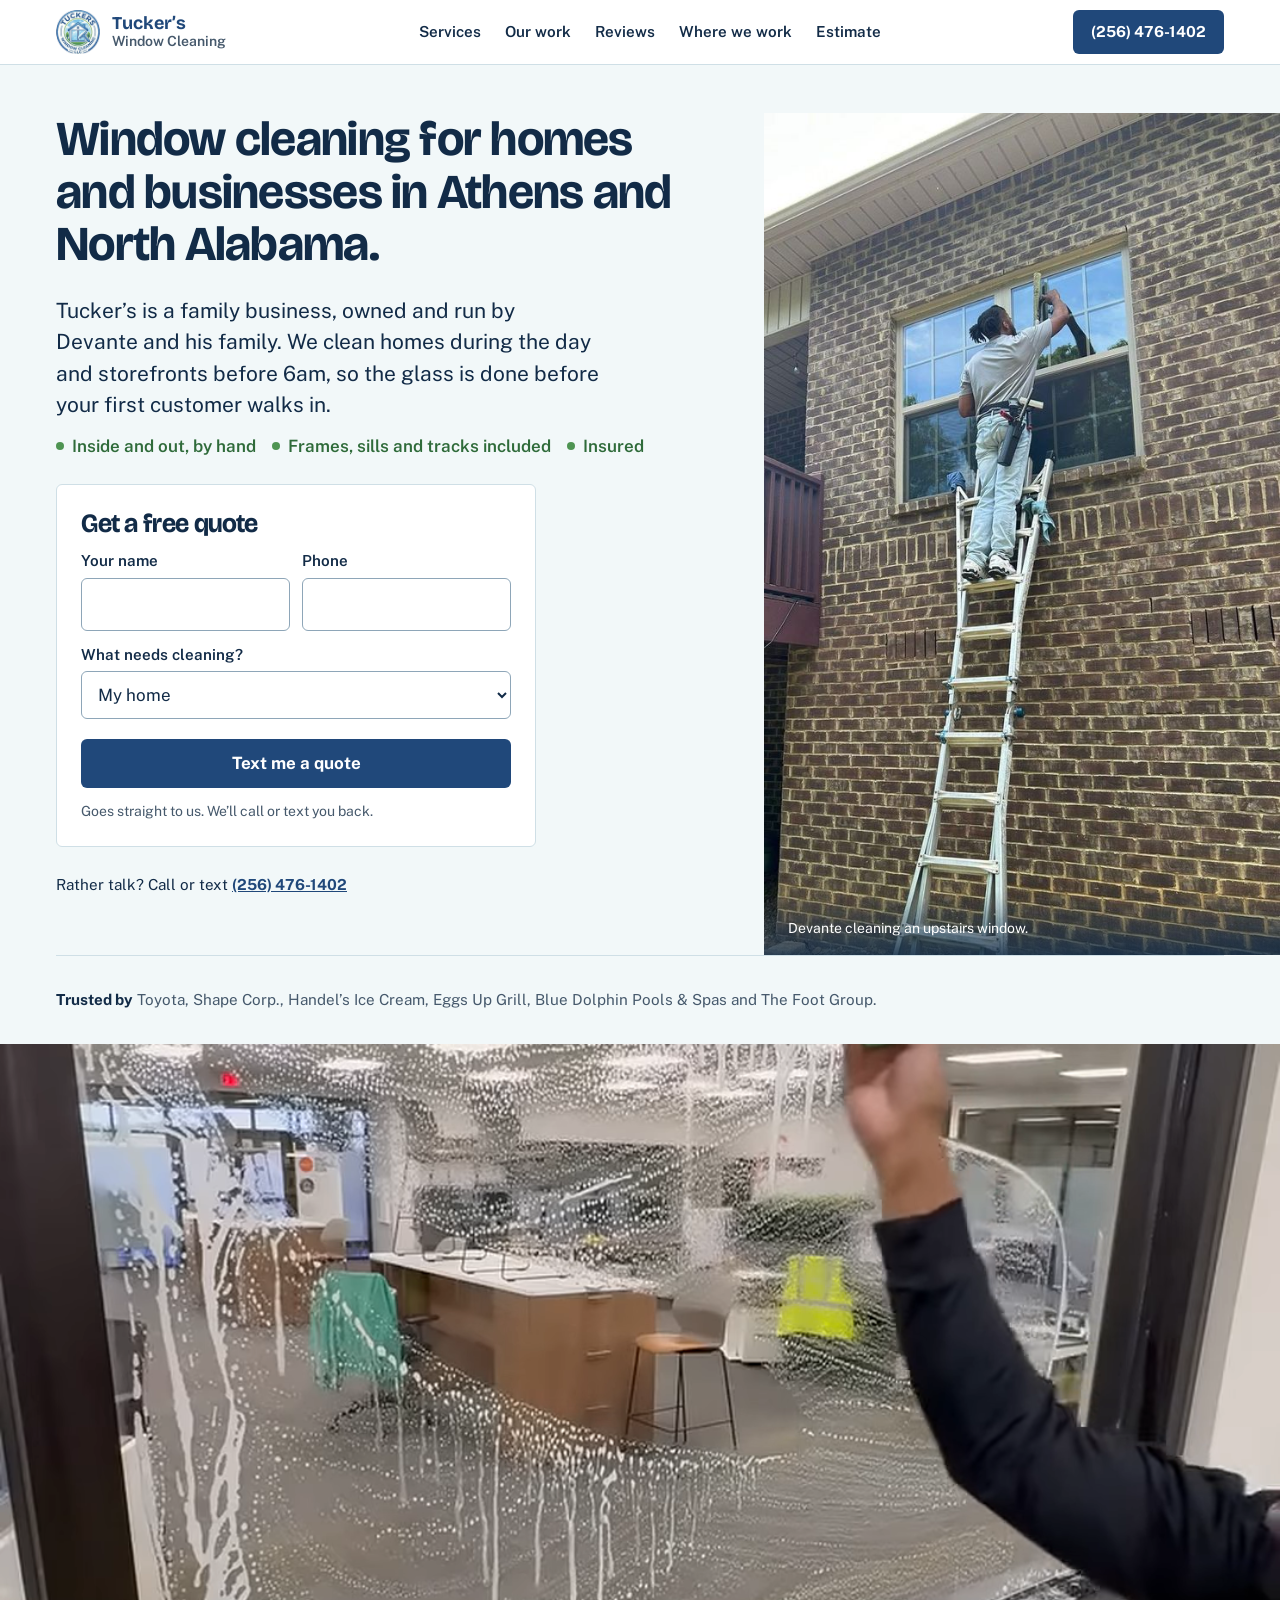
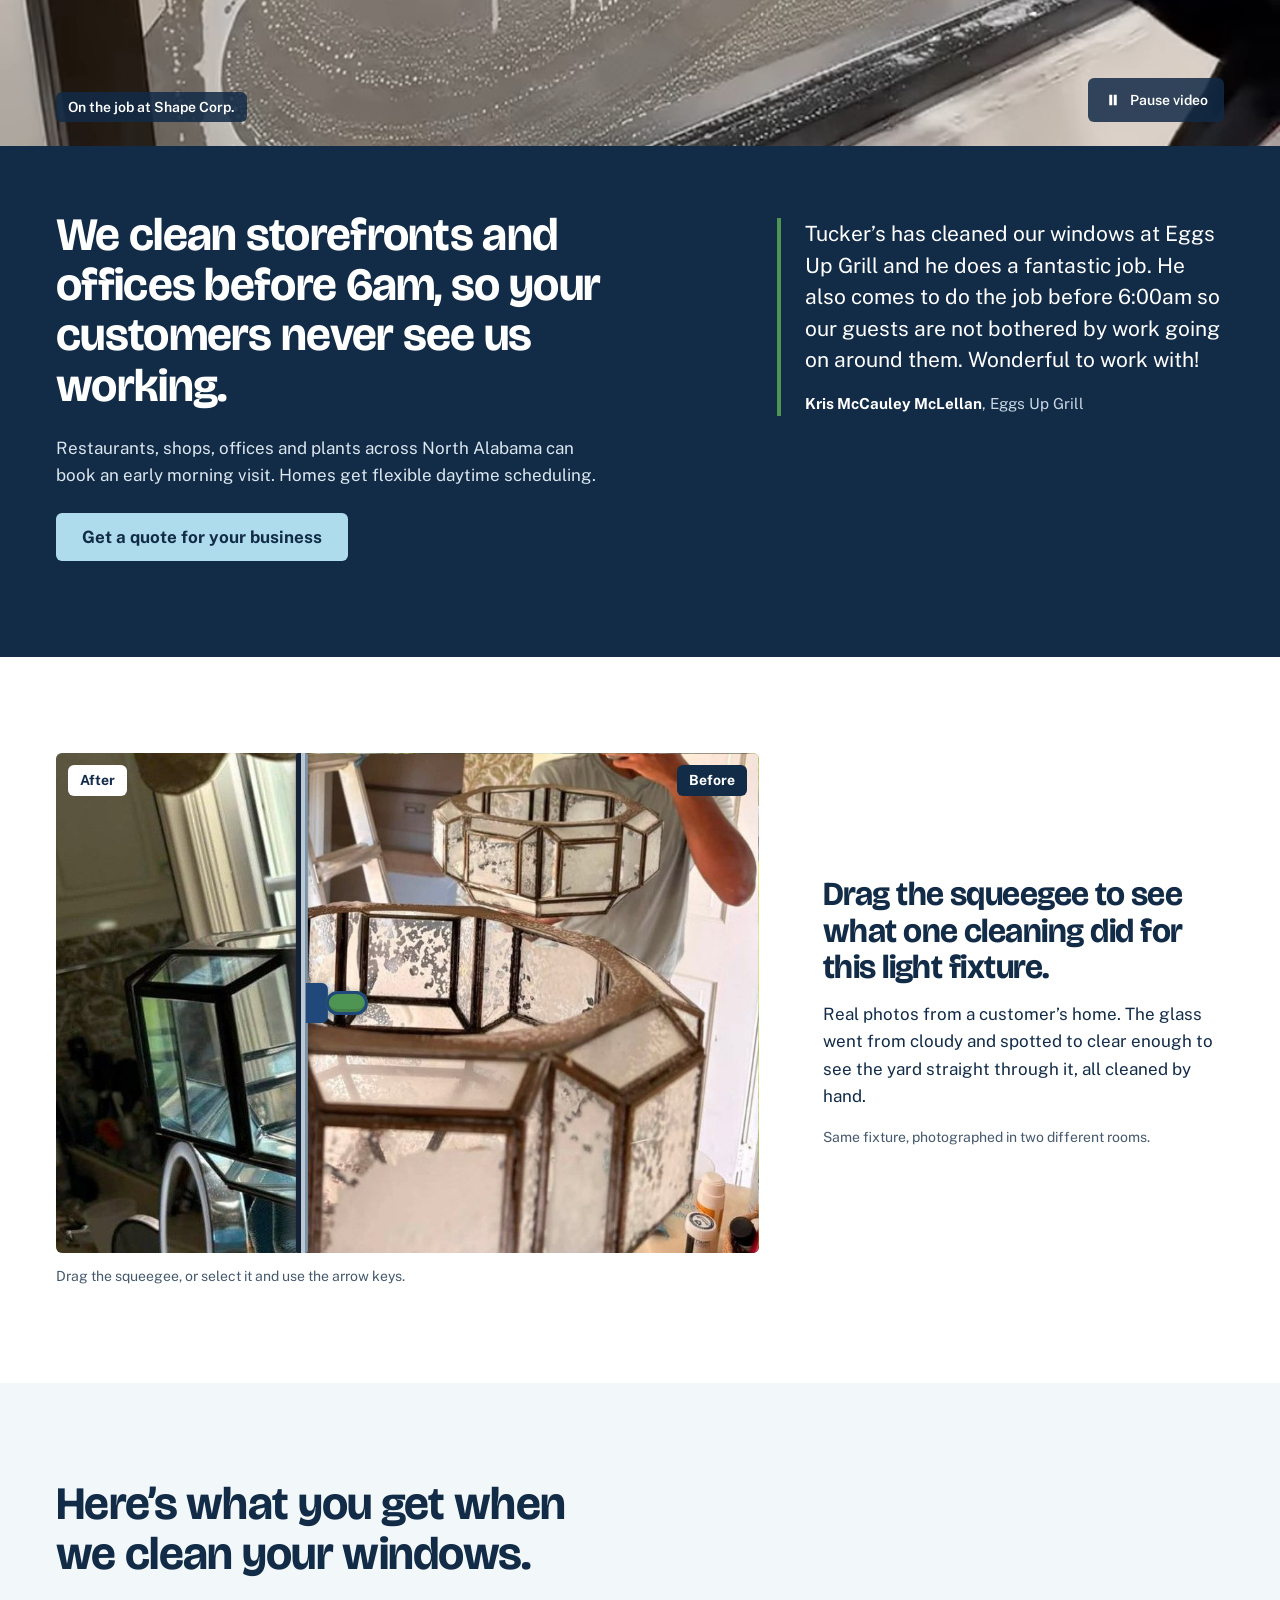
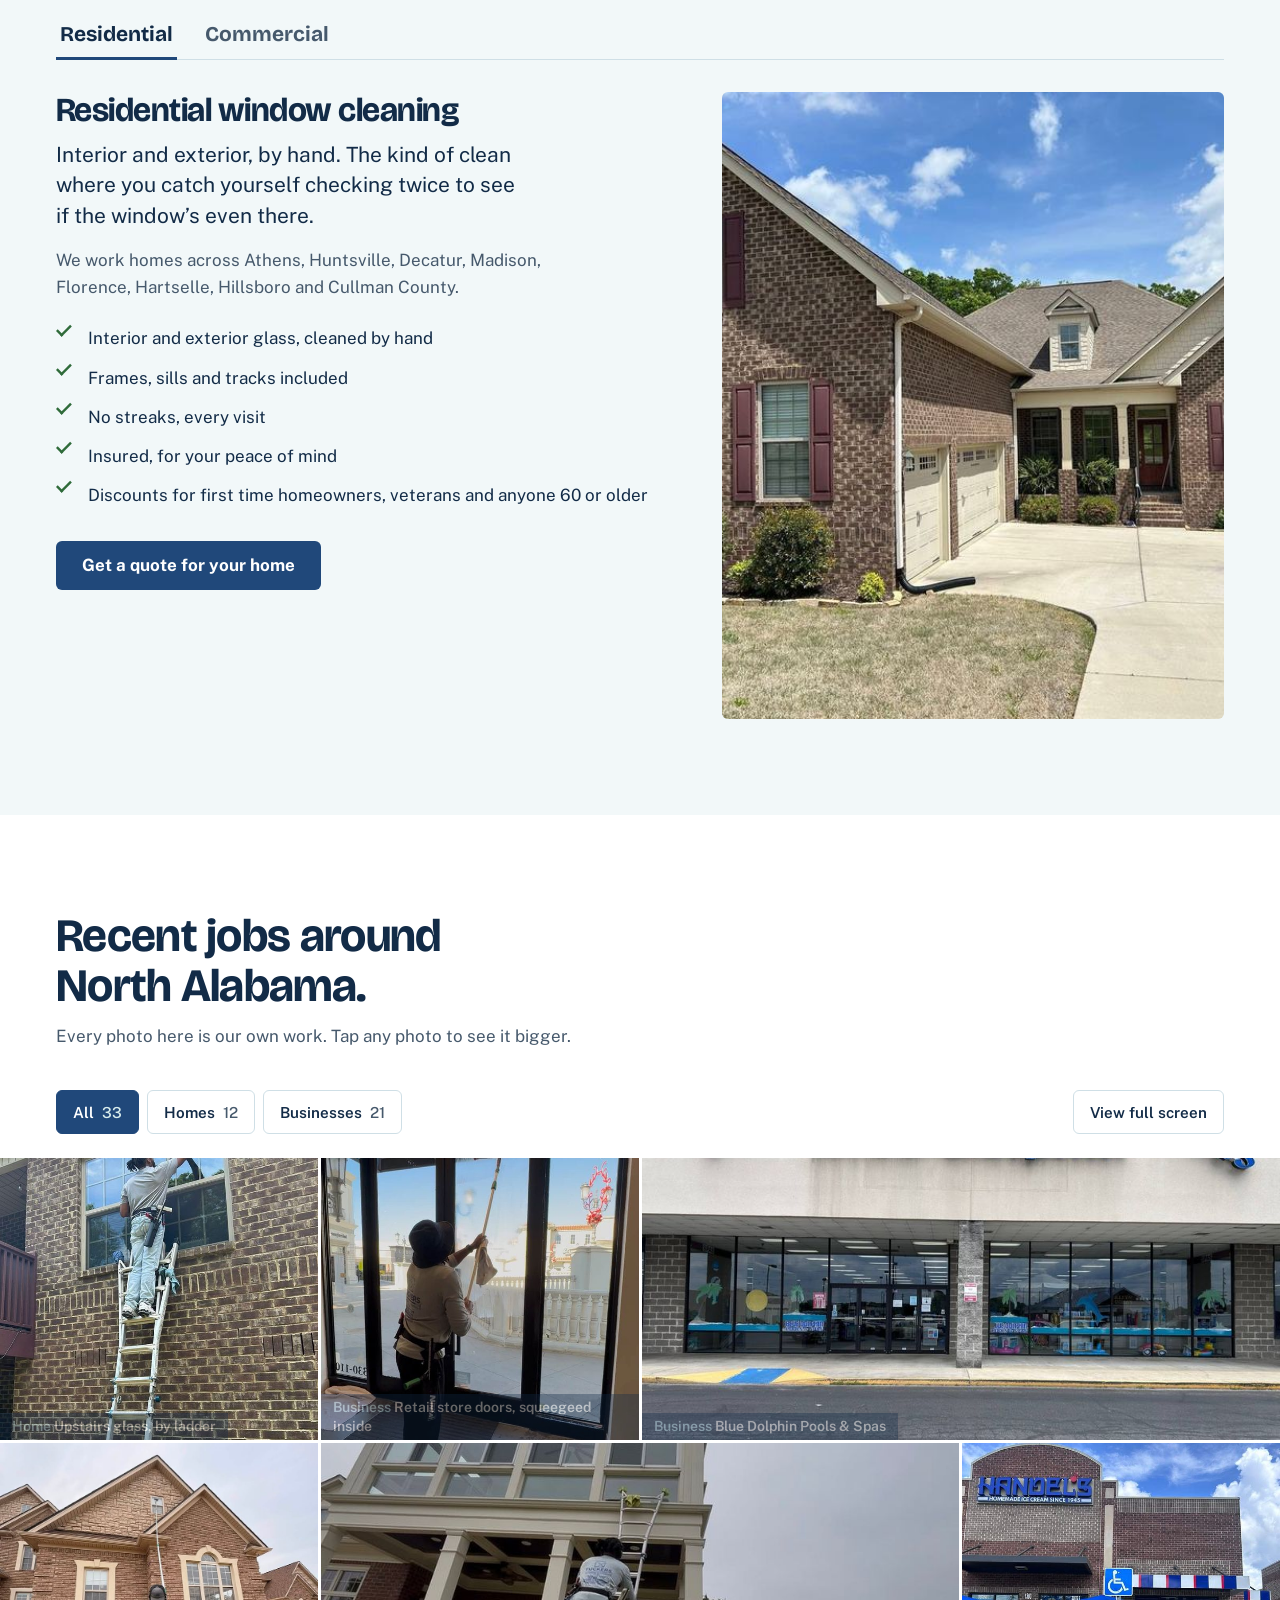
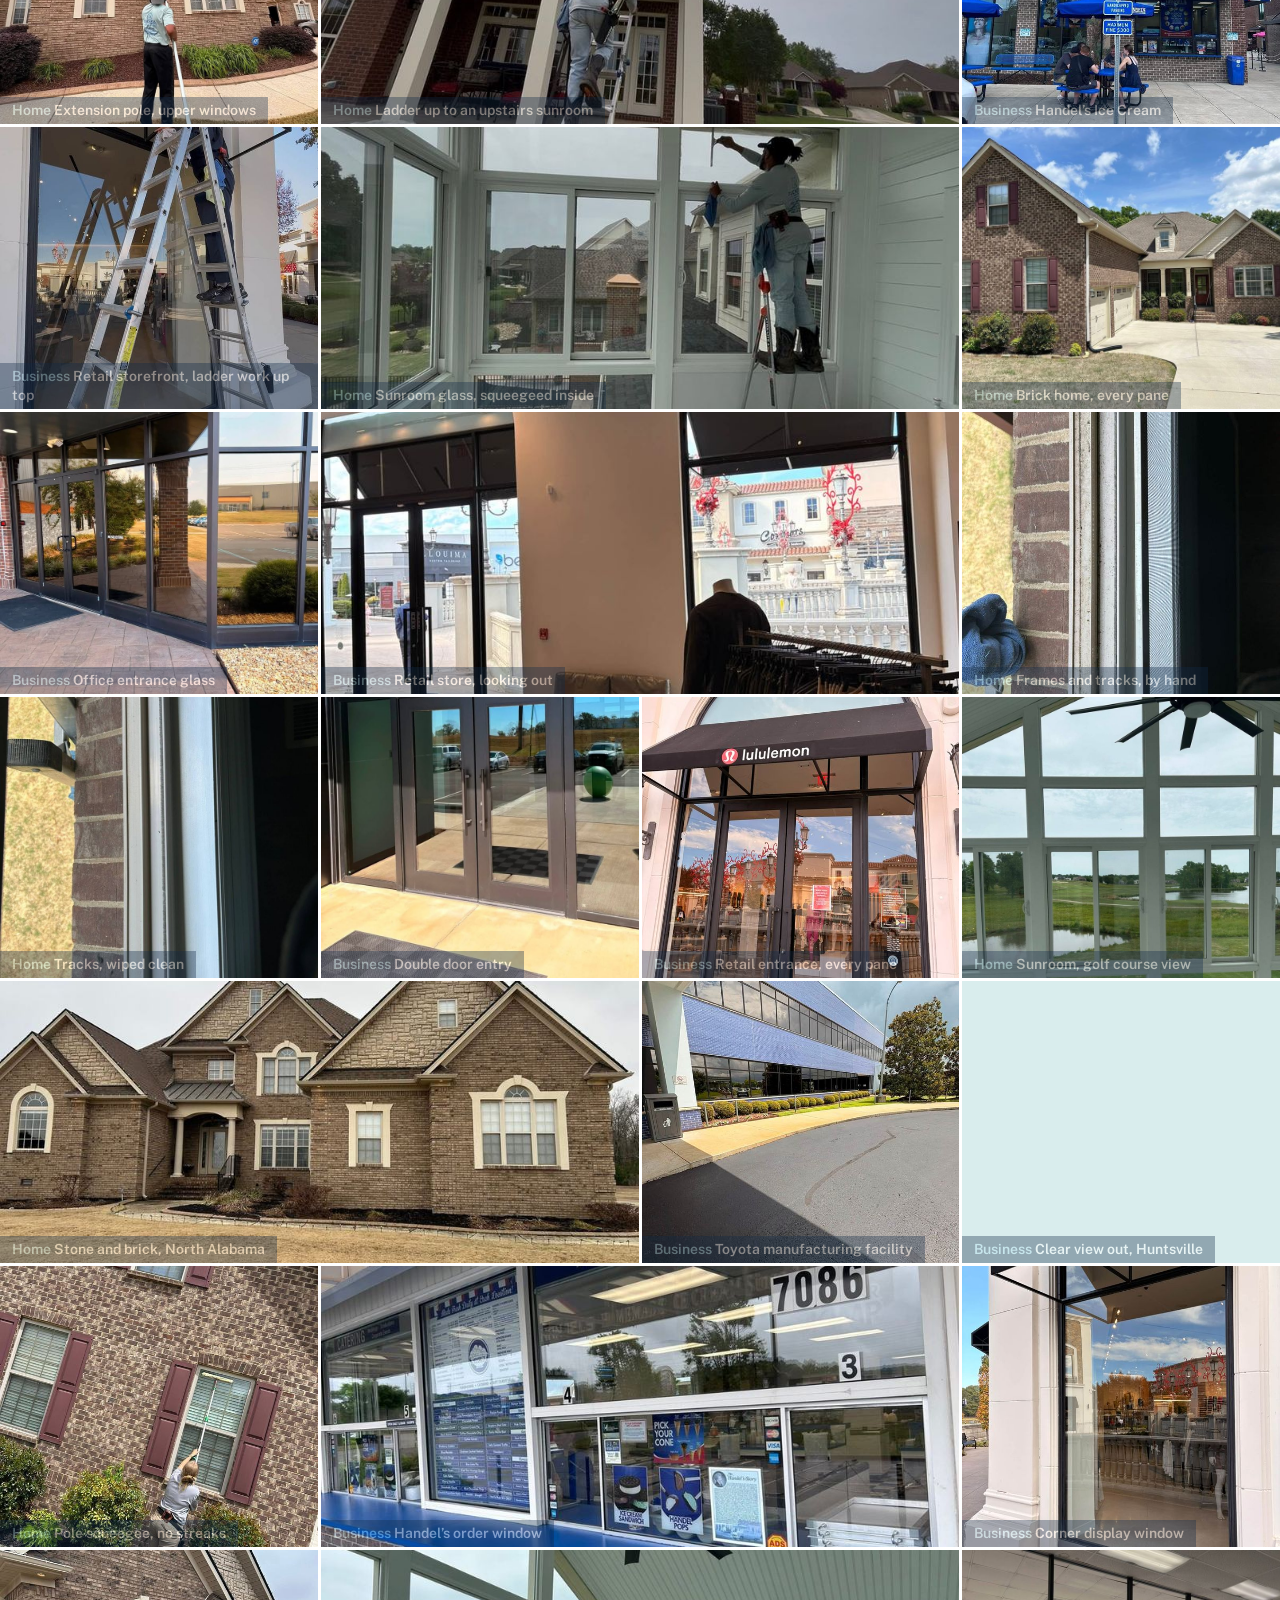
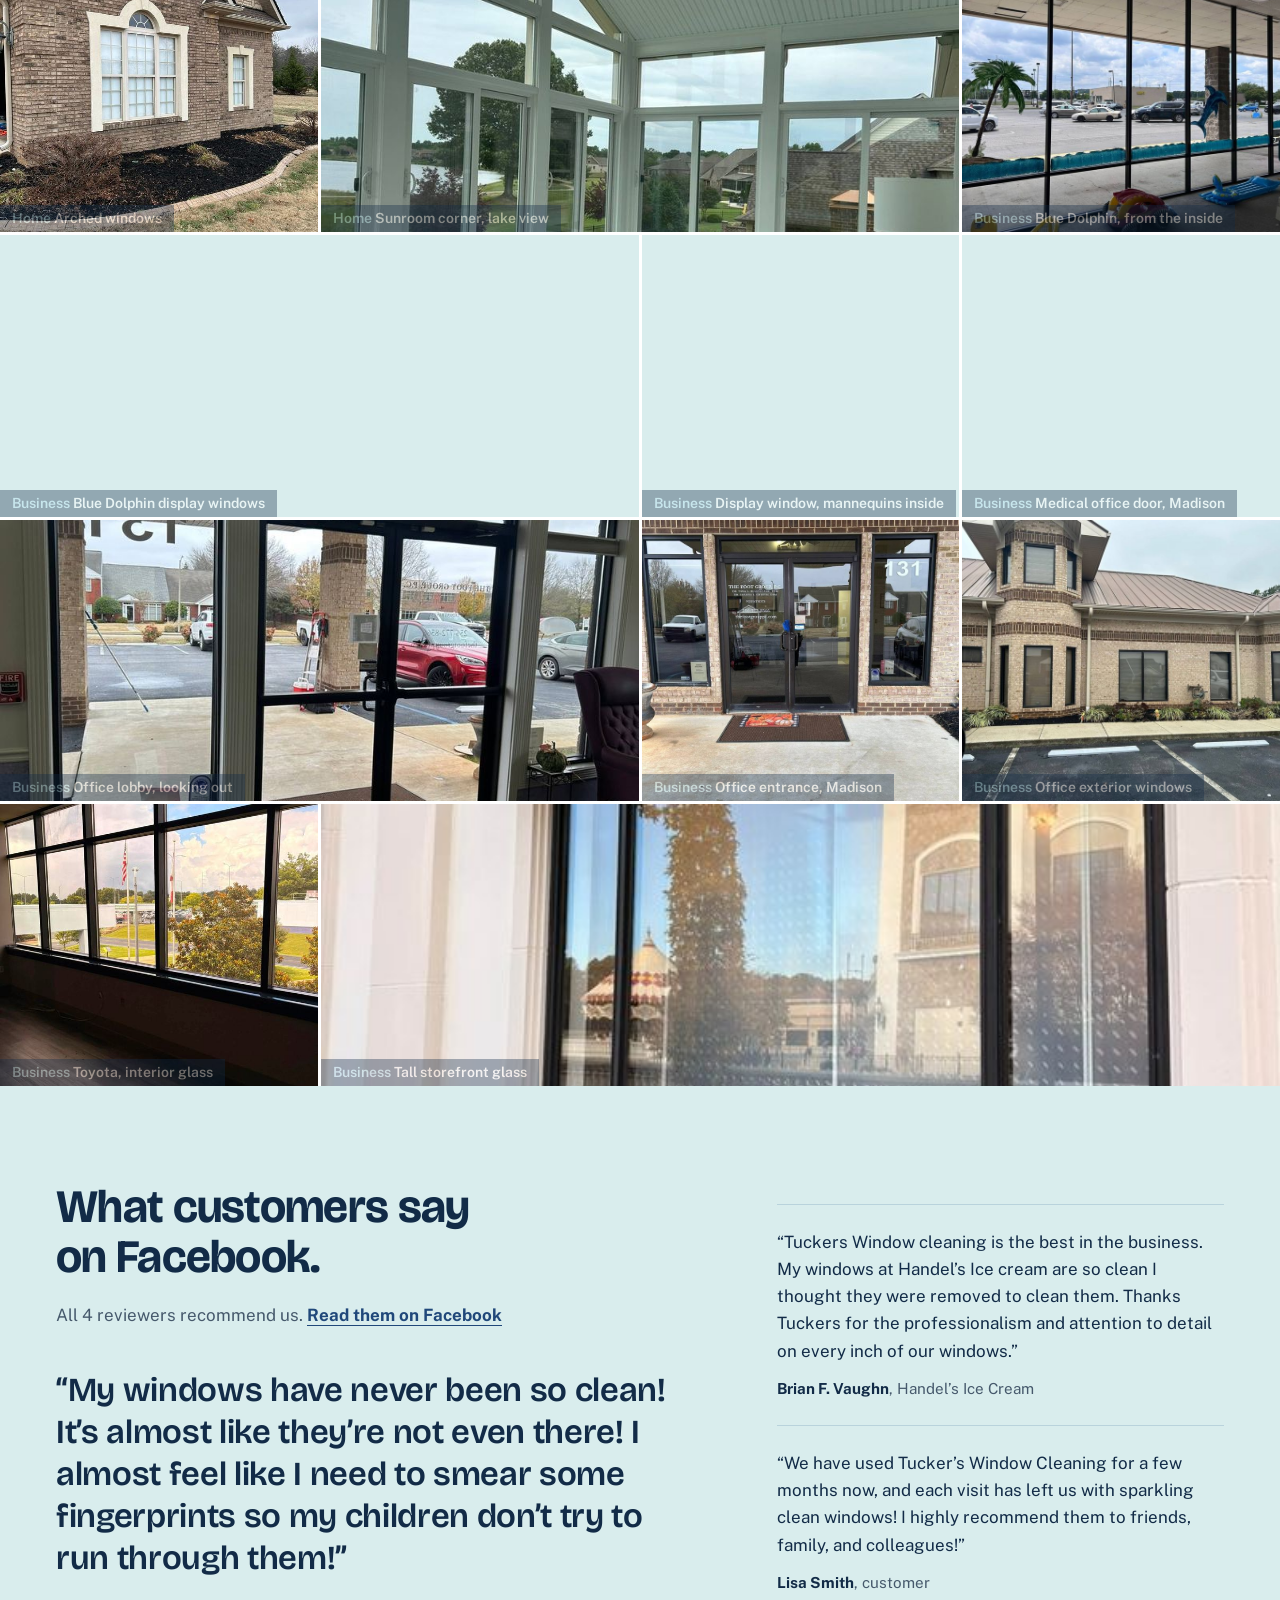
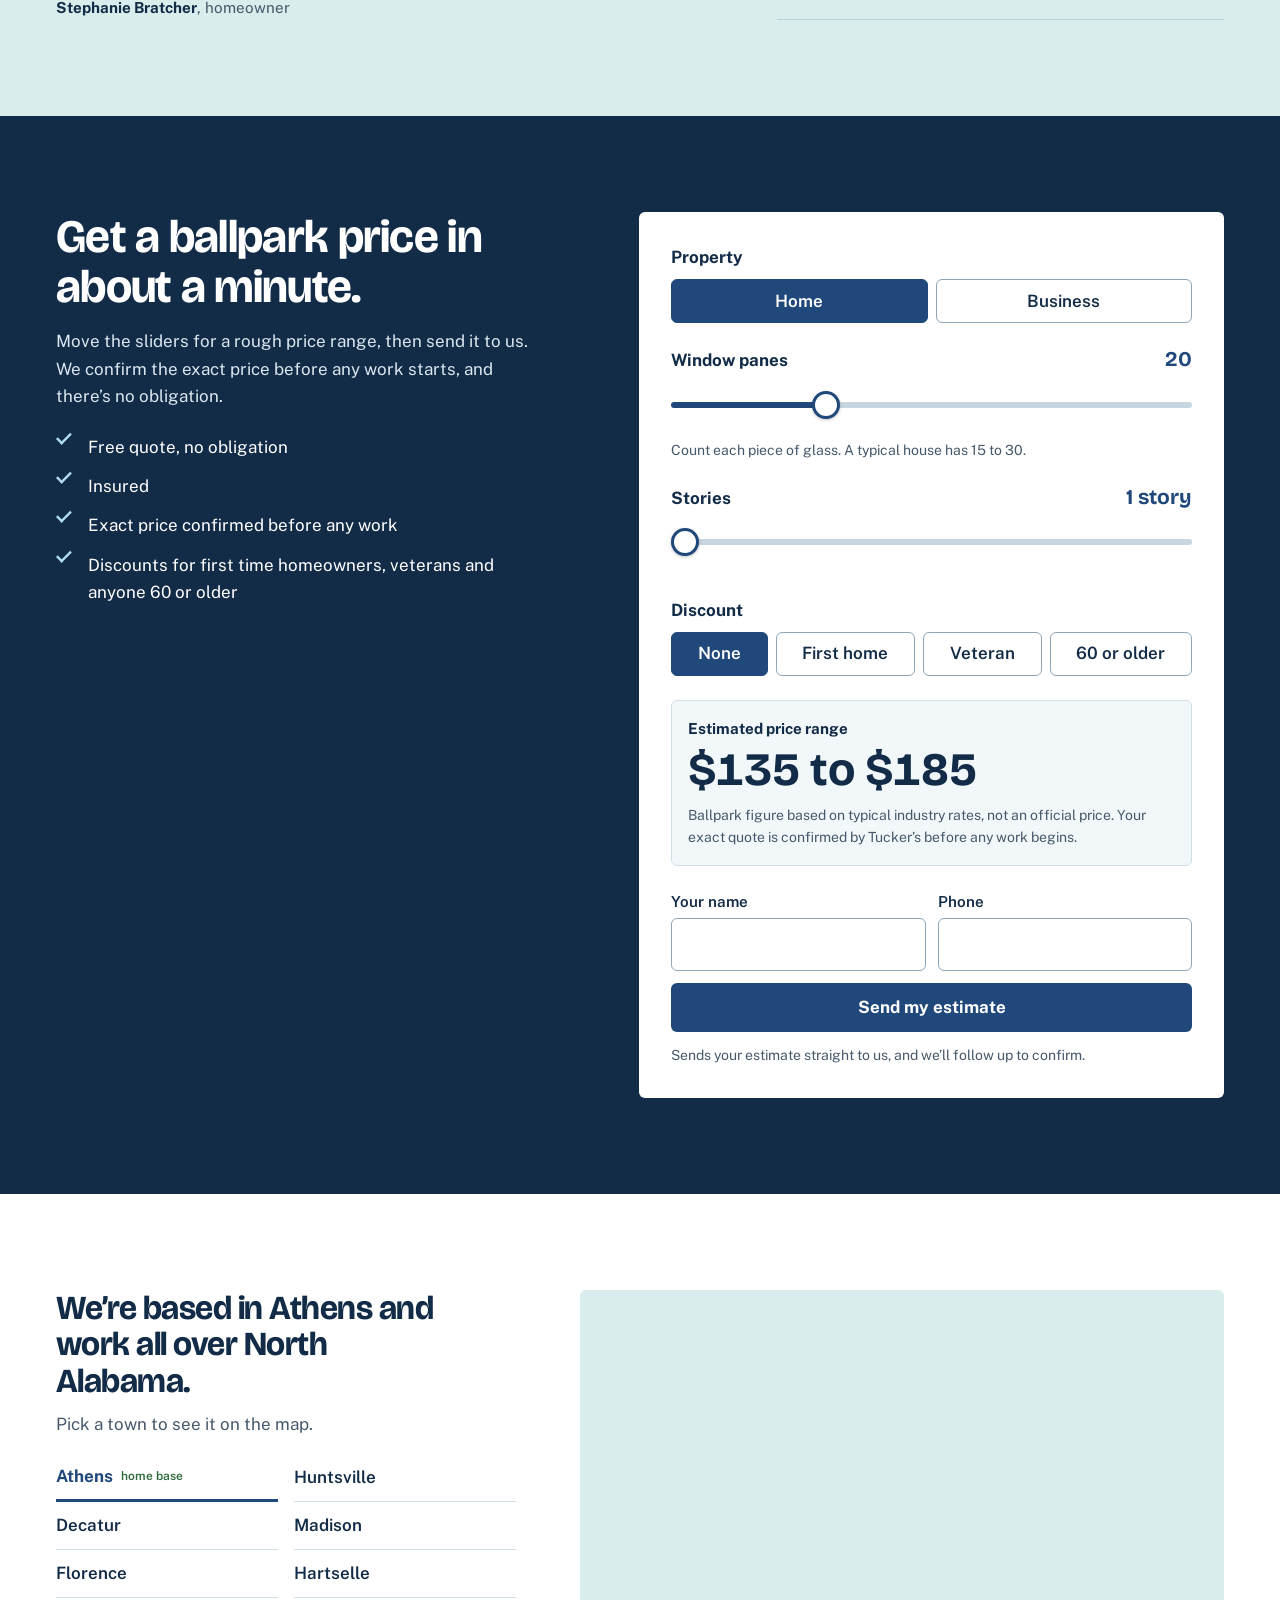
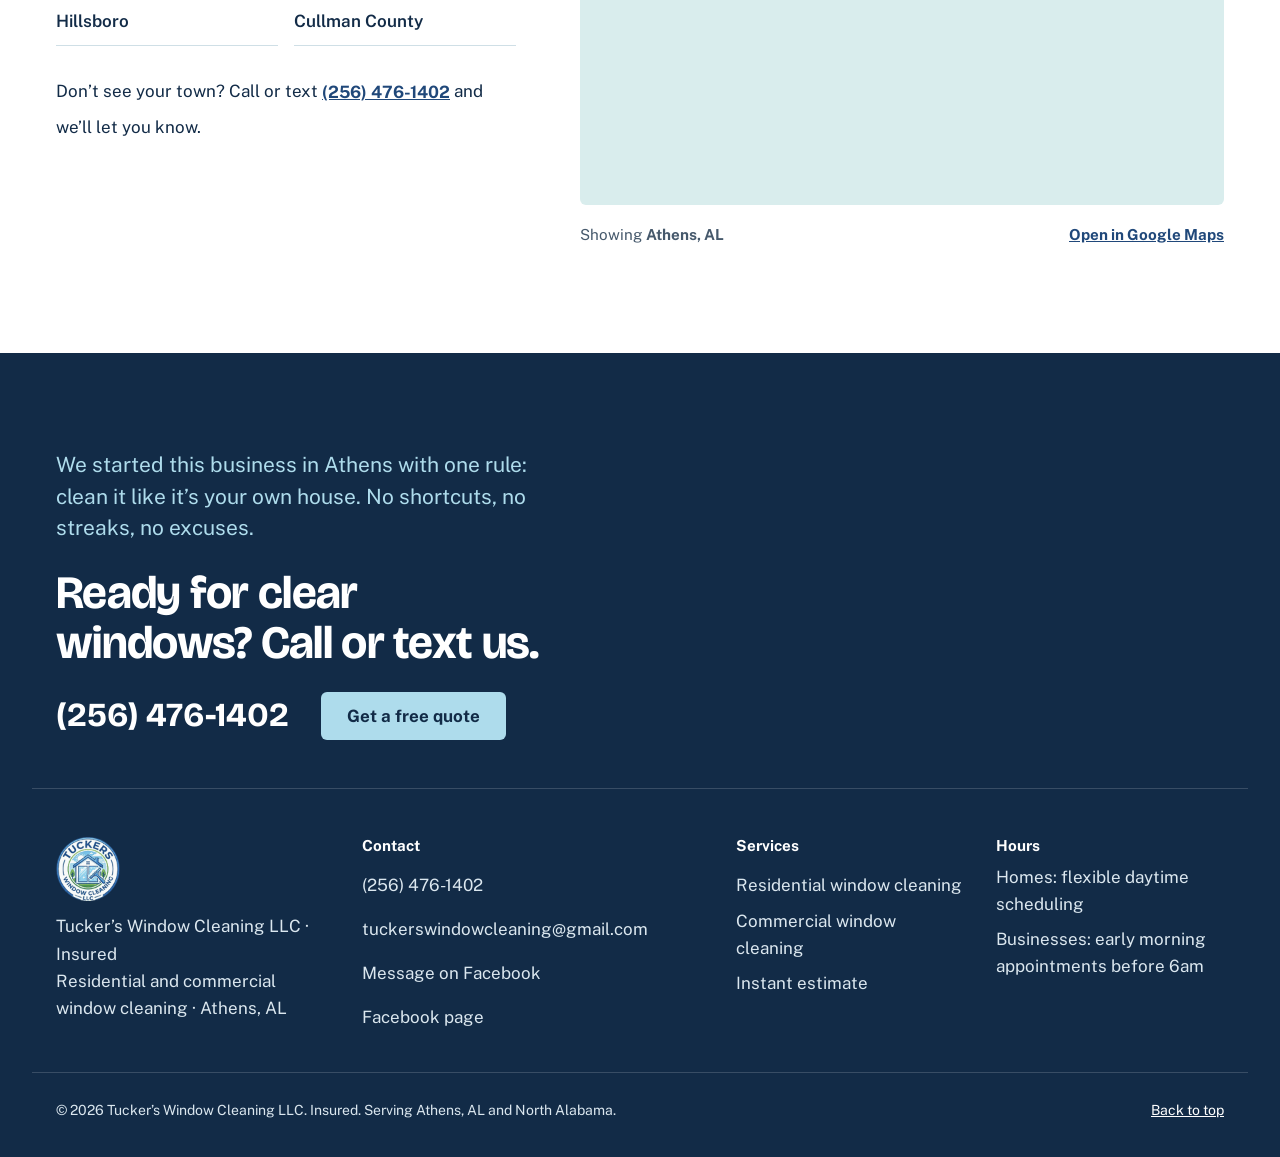
==== commit 293e2ed3: "Add 8 retail storefront job photos to the gallery Photos cropped, resized with 600/800px versions, a" ====
--- a/index.html
+++ b/index.html
@@ -259,9 +259,9 @@
       <p>Every photo here is our own work. Tap any photo to see it bigger.</p>
       <div class="gallery-bar">
         <div class="filters" role="group" aria-label="Filter photos">
-          <button type="button" class="filter" data-filter="all" aria-pressed="true">All <span>25</span></button>
+          <button type="button" class="filter" data-filter="all" aria-pressed="true">All <span>33</span></button>
           <button type="button" class="filter" data-filter="home" aria-pressed="false">Homes <span>12</span></button>
-          <button type="button" class="filter" data-filter="business" aria-pressed="false">Businesses <span>13</span></button>
+          <button type="button" class="filter" data-filter="business" aria-pressed="false">Businesses <span>21</span></button>
         </div>
         <button type="button" class="gallery-full" id="gallery-full">View full screen</button>
       </div>
@@ -274,6 +274,12 @@
           </button>
           <figcaption><span class="tile-kind">Home</span><span class="tile-detail"> Upstairs glass, by ladder</span></figcaption>
         </figure>
+        <figure class="tile" data-cat="business">
+          <button type="button" class="tile-open" aria-label="View larger: Retail store doors, squeegeed inside">
+            <img src="assets/images/storefront-squeegee.jpg" srcset="assets/images/storefront-squeegee-600.jpg 600w, assets/images/storefront-squeegee.jpg 900w" sizes="(min-width: 960px) 25vw, 50vw" width="900" height="1600" alt="Technician in a Tucker&rsquo;s shirt using a pole squeegee on the tall glass doors of a retail store" loading="lazy" decoding="async">
+          </button>
+          <figcaption><span class="tile-kind">Business</span><span class="tile-detail"> Retail store doors, squeegeed inside</span></figcaption>
+        </figure>
         <figure class="tile tile-wide" data-cat="business">
           <button type="button" class="tile-open" aria-label="View larger: Blue Dolphin Pools &amp; Spas">
             <img src="assets/images/bluedolphin-storefront.jpg" srcset="assets/images/bluedolphin-storefront-800.jpg 800w, assets/images/bluedolphin-storefront.jpg 1600w" sizes="(min-width: 960px) 50vw, 100vw" width="1600" height="1200" alt="Blue Dolphin Pools and Spas storefront with a full wall of clean glass" loading="lazy" decoding="async">
@@ -298,6 +304,12 @@
           </button>
           <figcaption><span class="tile-kind">Business</span><span class="tile-detail"> Handel&rsquo;s Ice Cream</span></figcaption>
         </figure>
+        <figure class="tile" data-cat="business">
+          <button type="button" class="tile-open" aria-label="View larger: Retail storefront, ladder work up top">
+            <img src="assets/images/storefront-ladder.jpg" srcset="assets/images/storefront-ladder-600.jpg 600w, assets/images/storefront-ladder.jpg 900w" sizes="(min-width: 960px) 25vw, 50vw" width="900" height="1600" alt="Technician on a tall ladder cleaning the upper glass of a retail storefront under a black awning" loading="lazy" decoding="async">
+          </button>
+          <figcaption><span class="tile-kind">Business</span><span class="tile-detail"> Retail storefront, ladder work up top</span></figcaption>
+        </figure>
         <figure class="tile tile-wide" data-cat="home">
           <button type="button" class="tile-open" aria-label="View larger: Sunroom glass, squeegeed inside">
             <img src="assets/images/sunroom-squeegee.jpg" srcset="assets/images/sunroom-squeegee-800.jpg 800w, assets/images/sunroom-squeegee.jpg 1170w" sizes="(min-width: 960px) 50vw, 100vw" width="1170" height="649" alt="Technician on a stepladder squeegeeing the upper sunroom windows from inside" loading="lazy" decoding="async">
@@ -316,6 +328,12 @@
           </button>
           <figcaption><span class="tile-kind">Business</span><span class="tile-detail"> Office entrance glass</span></figcaption>
         </figure>
+        <figure class="tile tile-wide" data-cat="business">
+          <button type="button" class="tile-open" aria-label="View larger: Retail store, looking out">
+            <img src="assets/images/storefront-inside.jpg" srcset="assets/images/storefront-inside-800.jpg 800w, assets/images/storefront-inside.jpg 1600w" sizes="(min-width: 960px) 50vw, 100vw" width="1600" height="1510" alt="Inside a retail store looking out through clean glass doors and a tall window" loading="lazy" decoding="async">
+          </button>
+          <figcaption><span class="tile-kind">Business</span><span class="tile-detail"> Retail store, looking out</span></figcaption>
+        </figure>
         <figure class="tile" data-cat="home">
           <button type="button" class="tile-open" aria-label="View larger: Frames and tracks, by hand">
             <img src="assets/images/detail-frame.jpg" srcset="assets/images/detail-frame-800.jpg 600w, assets/images/detail-frame.jpg 1200w" sizes="(min-width: 960px) 25vw, 50vw" width="1200" height="1600" alt="Gloved hand cleaning a window frame and track" loading="lazy" decoding="async">
@@ -334,6 +352,12 @@
           </button>
           <figcaption><span class="tile-kind">Business</span><span class="tile-detail"> Double door entry</span></figcaption>
         </figure>
+        <figure class="tile" data-cat="business">
+          <button type="button" class="tile-open" aria-label="View larger: Retail entrance, every pane">
+            <img src="assets/images/storefront-entrance.jpg" srcset="assets/images/storefront-entrance-600.jpg 600w, assets/images/storefront-entrance.jpg 1200w" sizes="(min-width: 960px) 25vw, 50vw" width="1200" height="1600" alt="Arched retail entrance with clean glass doors and side windows" loading="lazy" decoding="async">
+          </button>
+          <figcaption><span class="tile-kind">Business</span><span class="tile-detail"> Retail entrance, every pane</span></figcaption>
+        </figure>
         <figure class="tile" data-cat="home">
           <button type="button" class="tile-open" aria-label="View larger: Sunroom, golf course view">
             <img src="assets/images/sunroom-golf.jpg" srcset="assets/images/sunroom-golf-800.jpg 800w, assets/images/sunroom-golf.jpg 1500w" sizes="(min-width: 960px) 25vw, 50vw" width="1500" height="1440" alt="Clean sunroom windows looking out over a golf course and ponds" loading="lazy" decoding="async">
@@ -352,6 +376,12 @@
           </button>
           <figcaption><span class="tile-kind">Business</span><span class="tile-detail"> Toyota manufacturing facility</span></figcaption>
         </figure>
+        <figure class="tile" data-cat="business">
+          <button type="button" class="tile-open" aria-label="View larger: Clear view out, Huntsville">
+            <img src="assets/images/storefront-view.jpg" srcset="assets/images/storefront-view-600.jpg 600w, assets/images/storefront-view.jpg 1200w" sizes="(min-width: 960px) 25vw, 50vw" width="1200" height="1600" alt="View through a freshly cleaned storefront window to the plaza outside" loading="lazy" decoding="async">
+          </button>
+          <figcaption><span class="tile-kind">Business</span><span class="tile-detail"> Clear view out, Huntsville</span></figcaption>
+        </figure>
         <figure class="tile" data-cat="home">
           <button type="button" class="tile-open" aria-label="View larger: Pole squeegee, no streaks">
             <img src="assets/images/action-squeegee.jpg" srcset="assets/images/action-squeegee-800.jpg 600w, assets/images/action-squeegee.jpg 1200w" sizes="(min-width: 960px) 25vw, 50vw" width="1200" height="1600" alt="Technician using a pole squeegee on a brick home" loading="lazy" decoding="async">
@@ -364,6 +394,12 @@
           </button>
           <figcaption><span class="tile-kind">Business</span><span class="tile-detail"> Handel&rsquo;s order window</span></figcaption>
         </figure>
+        <figure class="tile" data-cat="business">
+          <button type="button" class="tile-open" aria-label="View larger: Corner display window">
+            <img src="assets/images/storefront-corner.jpg" srcset="assets/images/storefront-corner-600.jpg 600w, assets/images/storefront-corner.jpg 1200w" sizes="(min-width: 960px) 25vw, 50vw" width="1200" height="1600" alt="Tall corner display window of a retail store, clean and reflecting the sky" loading="lazy" decoding="async">
+          </button>
+          <figcaption><span class="tile-kind">Business</span><span class="tile-detail"> Corner display window</span></figcaption>
+        </figure>
         <figure class="tile" data-cat="home">
           <button type="button" class="tile-open" aria-label="View larger: Arched windows">
             <img src="assets/images/residential-stone-close.jpg" srcset="assets/images/residential-stone-close-800.jpg 600w, assets/images/residential-stone-close.jpg 1200w" sizes="(min-width: 960px) 25vw, 50vw" width="1200" height="1600" alt="Stone home with clean arched windows" loading="lazy" decoding="async">
@@ -389,6 +425,12 @@
           <figcaption><span class="tile-kind">Business</span><span class="tile-detail"> Blue Dolphin display windows</span></figcaption>
         </figure>
         <figure class="tile" data-cat="business">
+          <button type="button" class="tile-open" aria-label="View larger: Display window, mannequins inside">
+            <img src="assets/images/storefront-display.jpg" srcset="assets/images/storefront-display-600.jpg 600w, assets/images/storefront-display.jpg 1200w" sizes="(min-width: 960px) 25vw, 50vw" width="1200" height="1600" alt="Retail display window with mannequins behind clean glass" loading="lazy" decoding="async">
+          </button>
+          <figcaption><span class="tile-kind">Business</span><span class="tile-detail"> Display window, mannequins inside</span></figcaption>
+        </figure>
+        <figure class="tile" data-cat="business">
           <button type="button" class="tile-open" aria-label="View larger: Medical office door, Madison">
             <img src="assets/images/office-door.jpg" srcset="assets/images/office-door-800.jpg 800w, assets/images/office-door.jpg 1500w" sizes="(min-width: 960px) 25vw, 50vw" width="1500" height="2000" alt="Close-up of a medical office glass door with crisp lettering, cleaning gear reflected outside" loading="lazy" decoding="async">
           </button>
@@ -417,6 +459,12 @@
             <img src="assets/images/commercial-toyota-interior.jpg" srcset="assets/images/commercial-toyota-interior-800.jpg 600w, assets/images/commercial-toyota-interior.jpg 1200w" sizes="(min-width: 960px) 25vw, 50vw" width="1200" height="1600" alt="Inside the Toyota facility, clean floor-to-ceiling windows" loading="lazy" decoding="async">
           </button>
           <figcaption><span class="tile-kind">Business</span><span class="tile-detail"> Toyota, interior glass</span></figcaption>
+        </figure>
+        <figure class="tile" data-cat="business">
+          <button type="button" class="tile-open" aria-label="View larger: Tall storefront glass">
+            <img src="assets/images/storefront-side-window.jpg" srcset="assets/images/storefront-side-window-600.jpg 600w, assets/images/storefront-side-window.jpg 1200w" sizes="(min-width: 960px) 25vw, 50vw" width="1200" height="1600" alt="Tall storefront window with patterned film behind clean glass" loading="lazy" decoding="async">
+          </button>
+          <figcaption><span class="tile-kind">Business</span><span class="tile-detail"> Tall storefront glass</span></figcaption>
         </figure>
     </div>
     <div class="wrap">
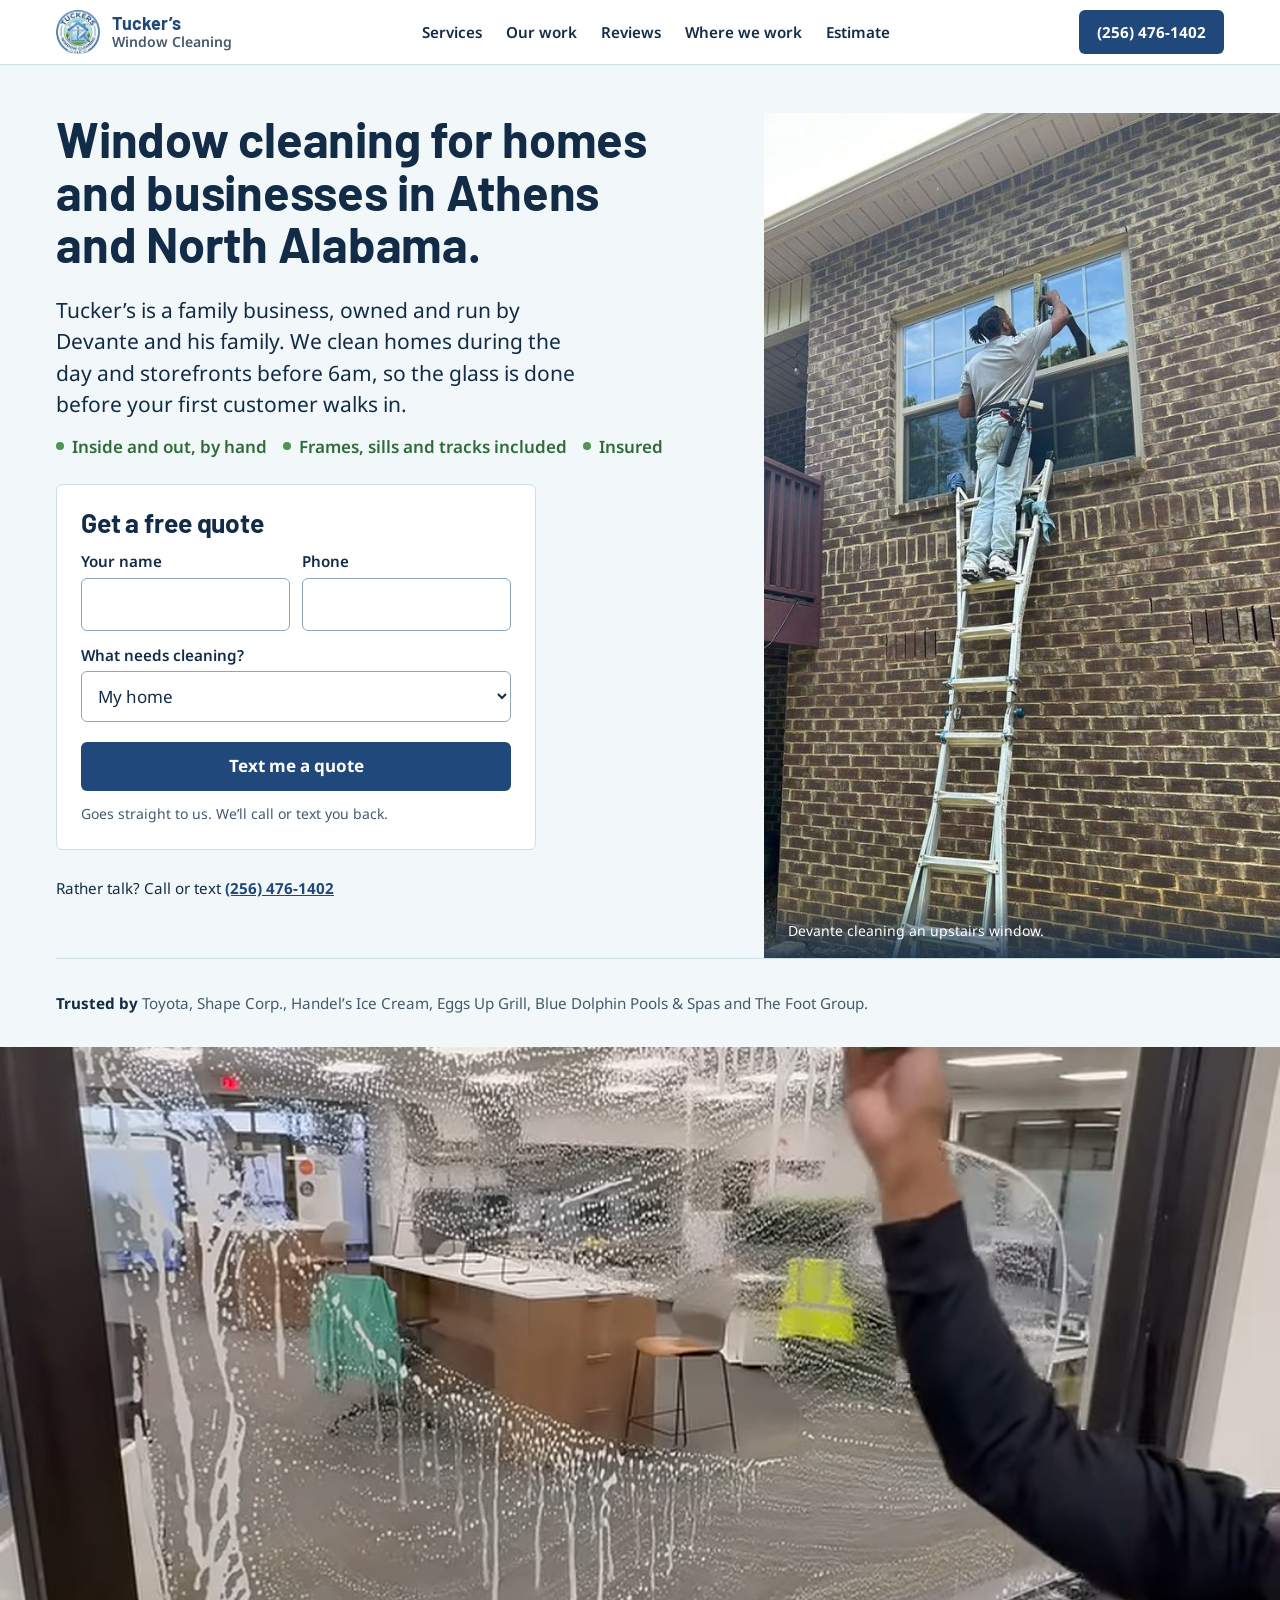
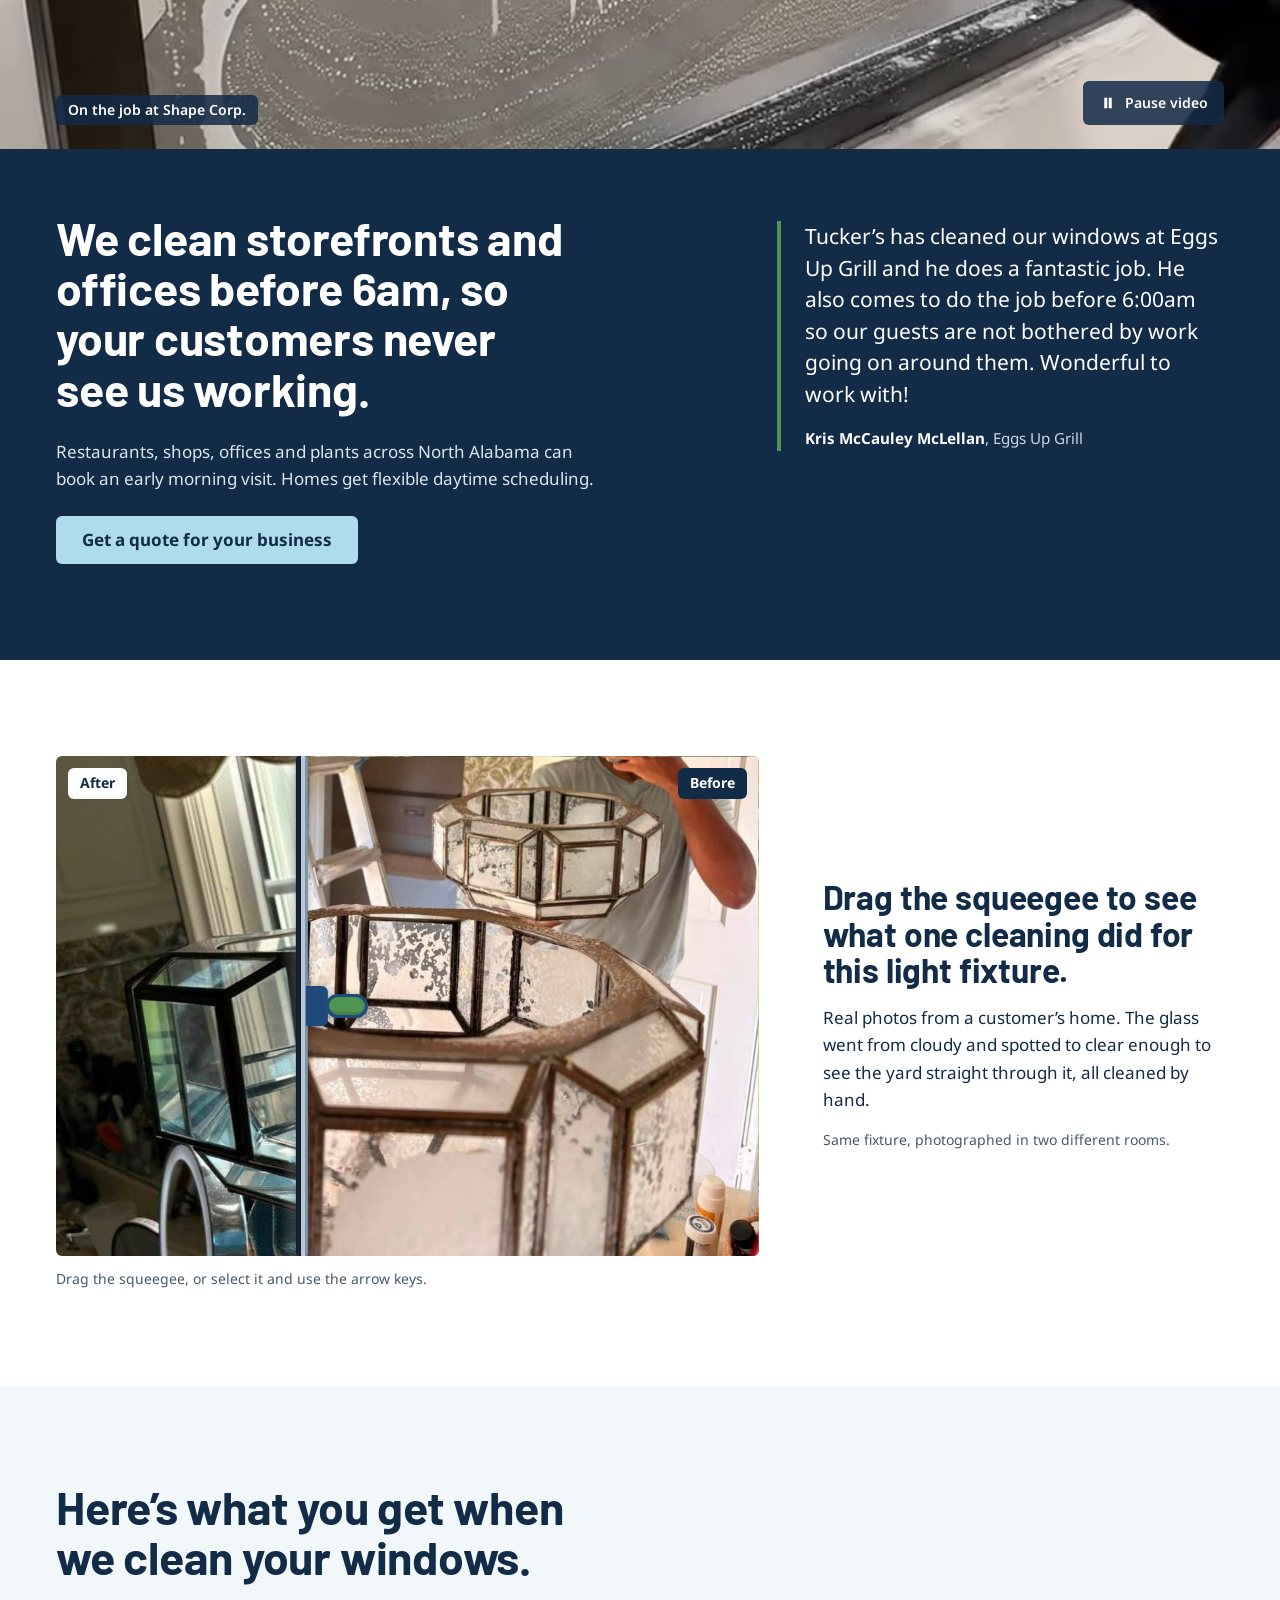
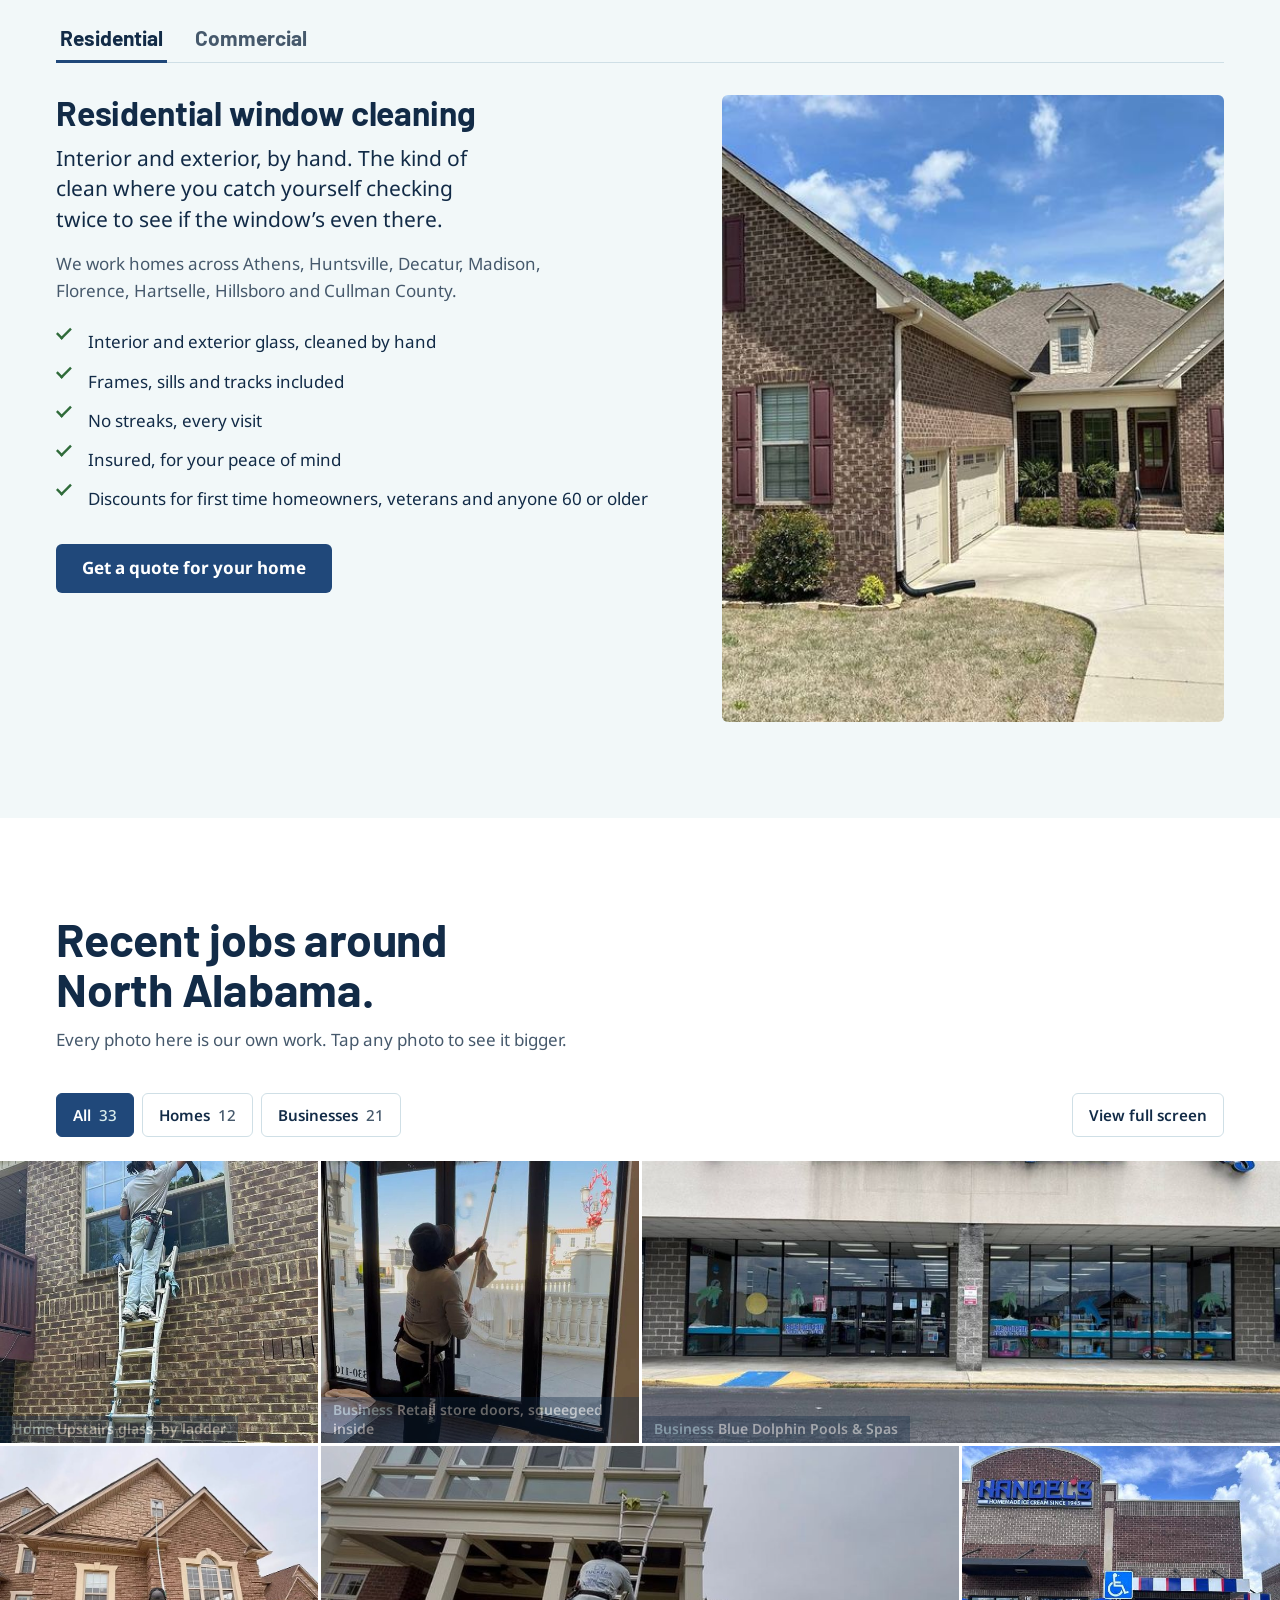
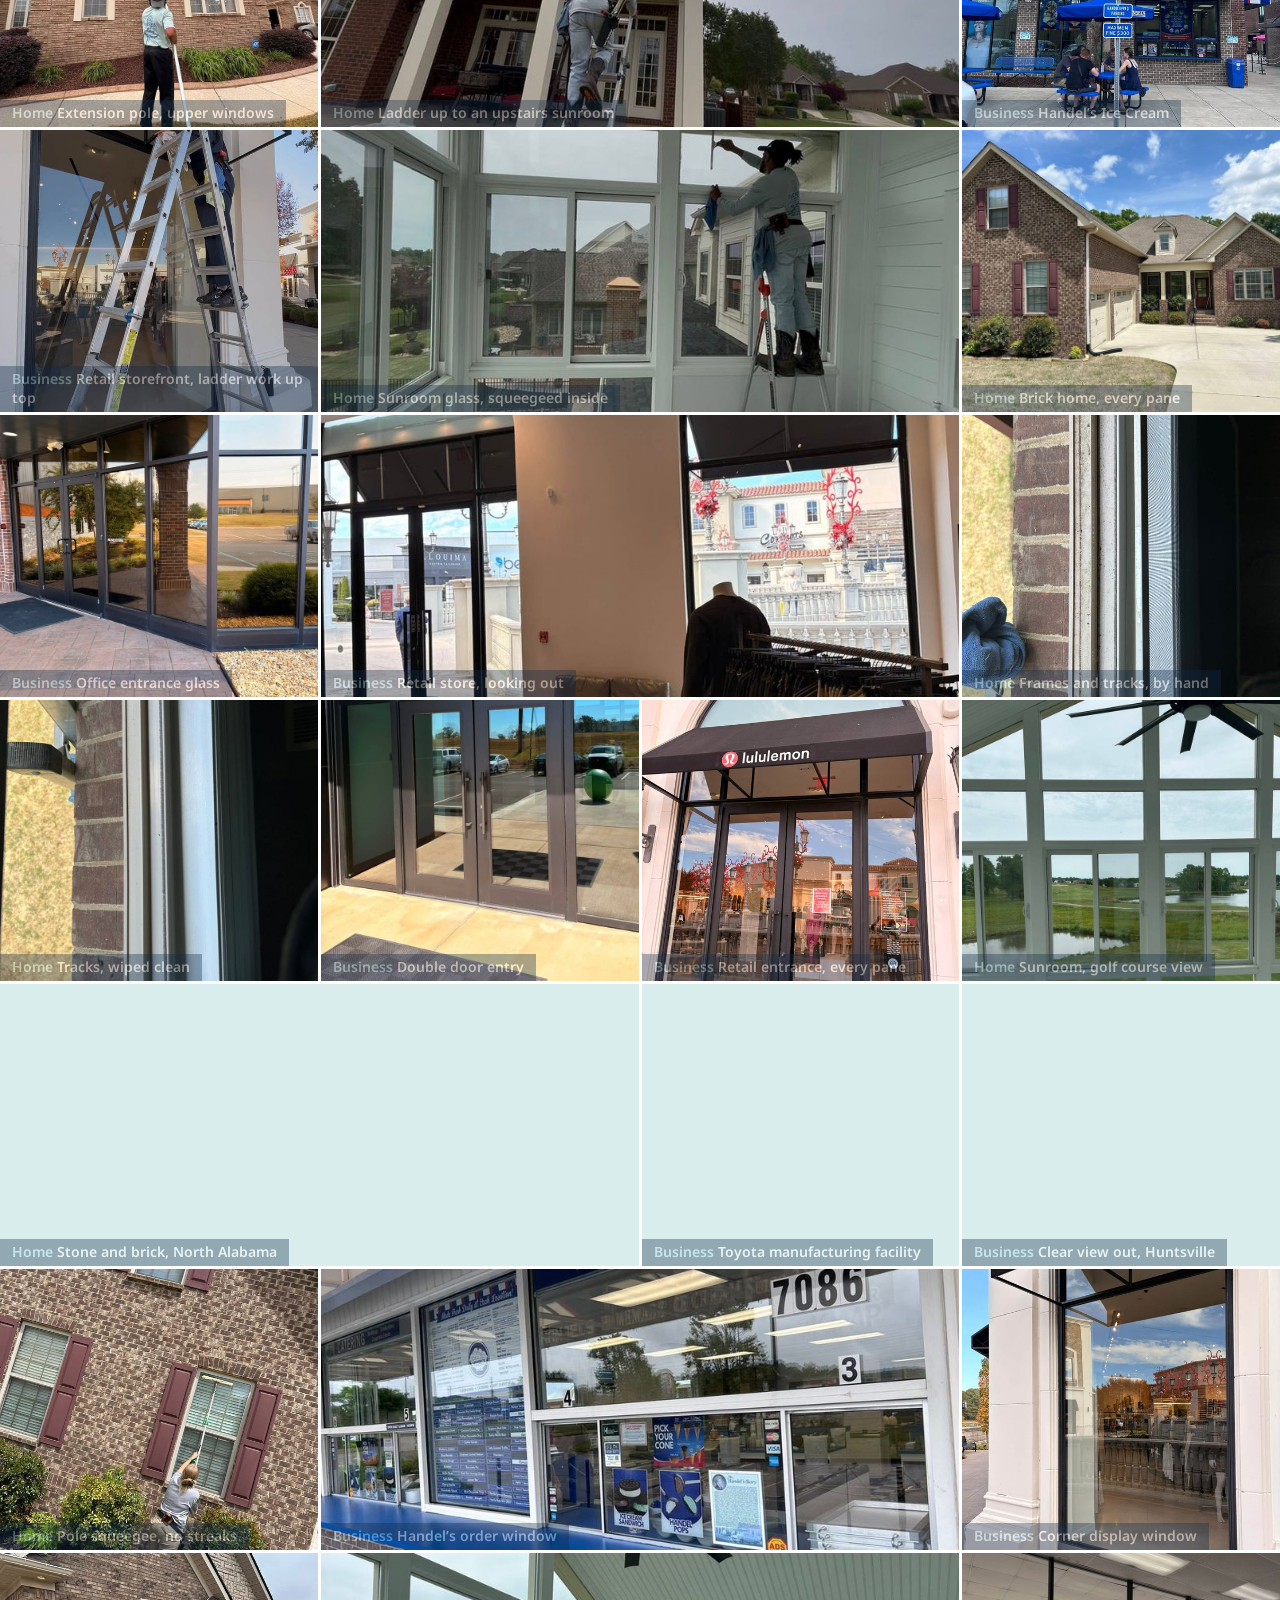
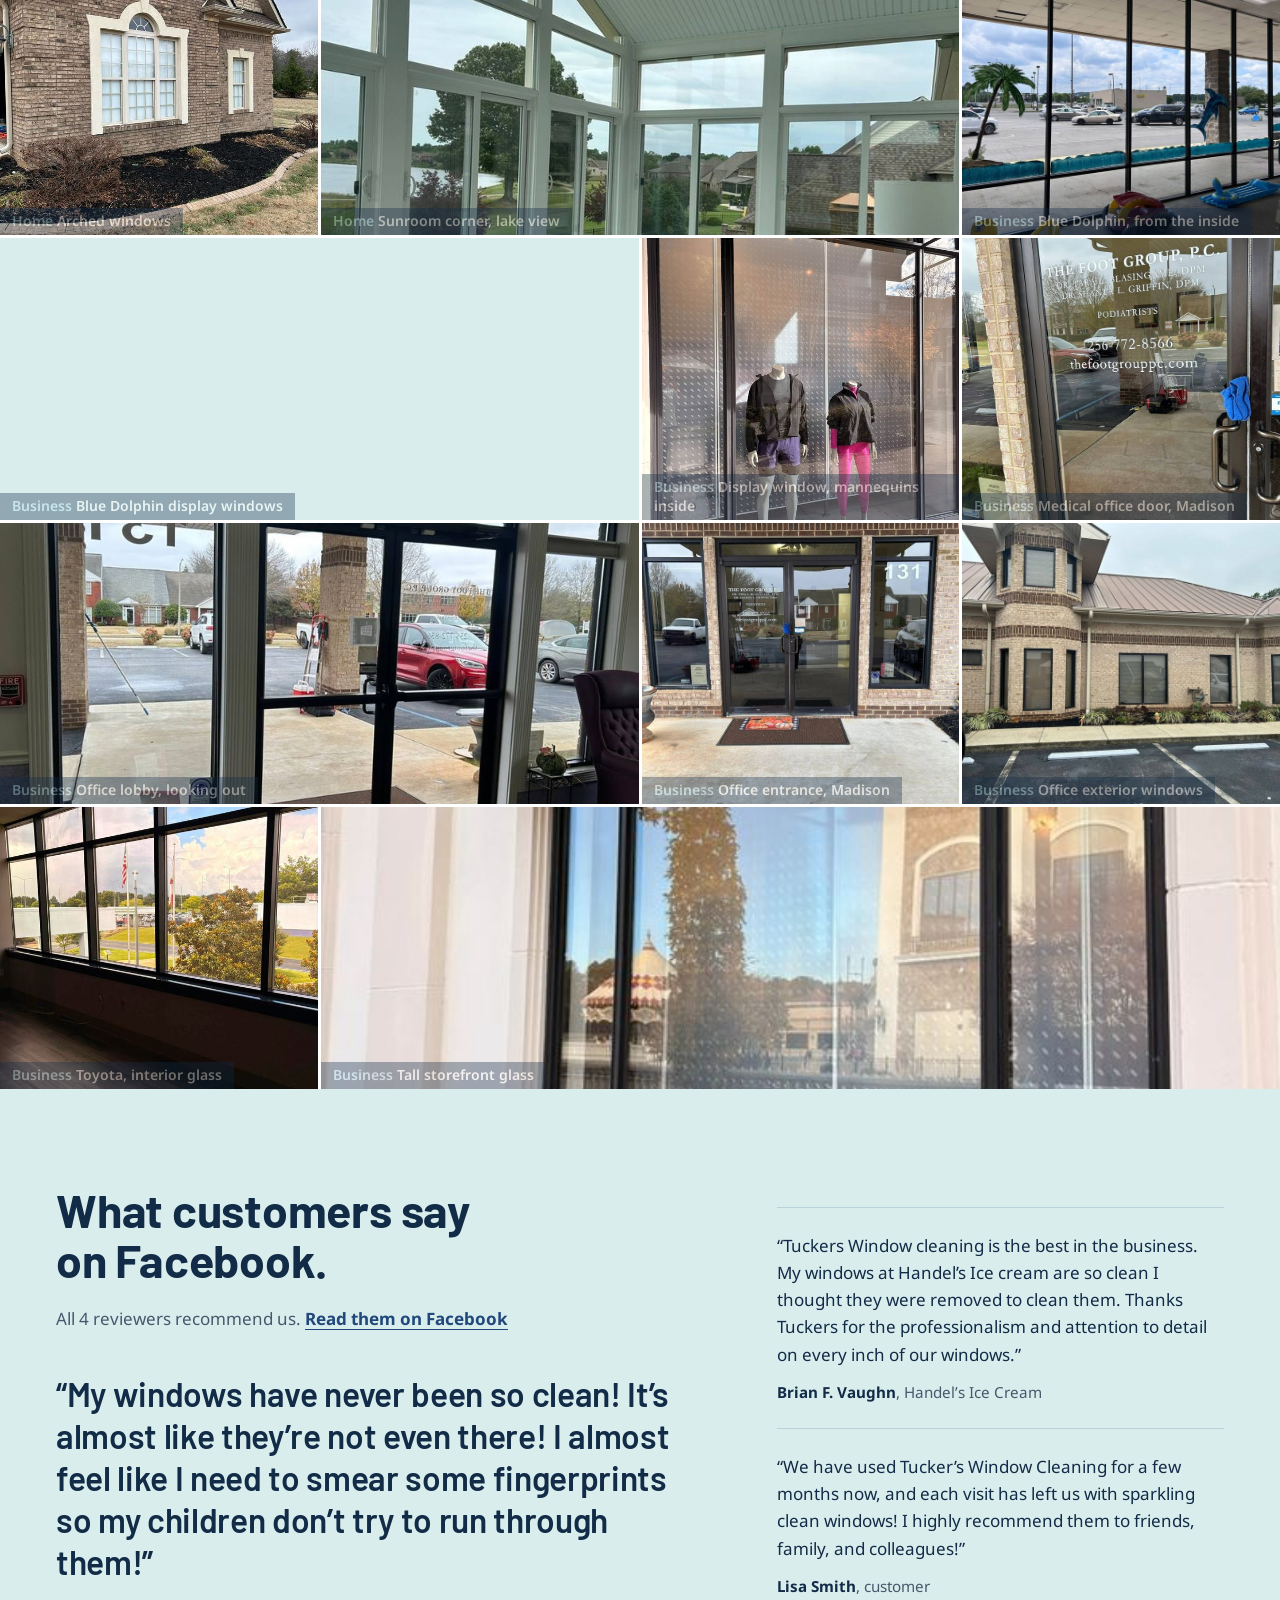
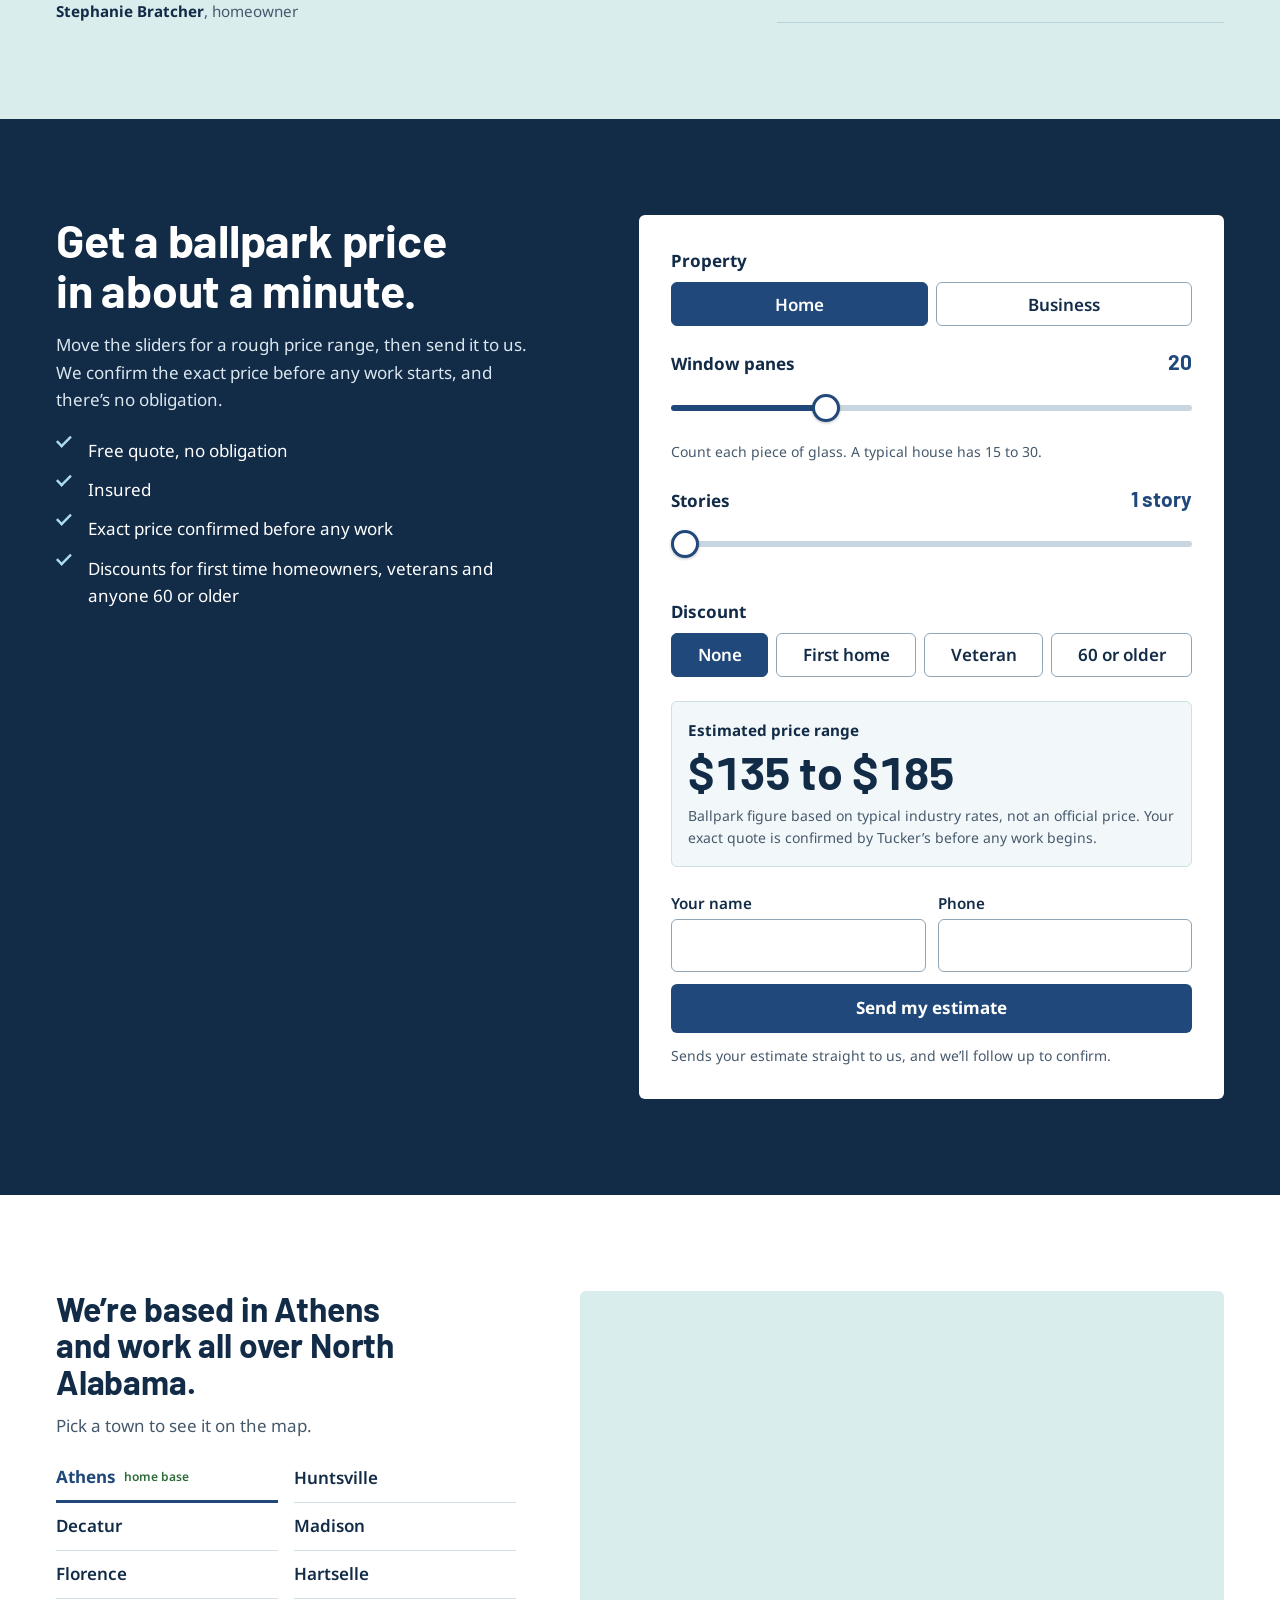
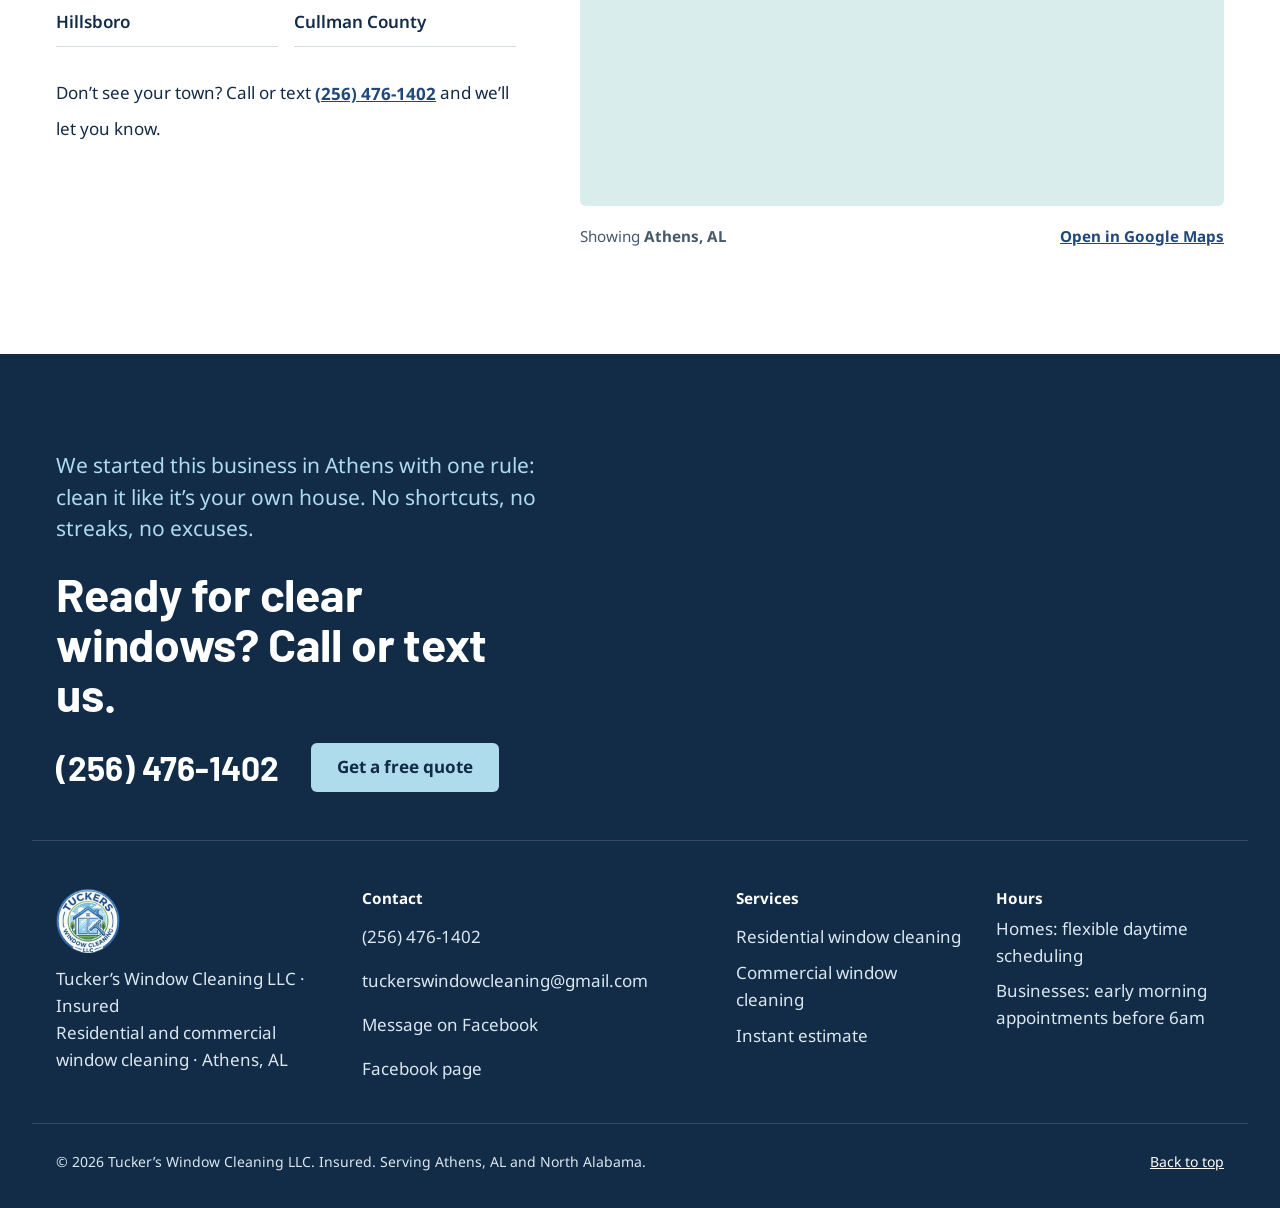
==== commit 659c6da2: "Switch site fonts to Barlow (headings) and Noto Sans (body) Co-Authored-By: Claude Opus 5.5 <noreply" ====
--- a/index.html
+++ b/index.html
@@ -20,9 +20,9 @@
 <meta property="og:image:height" content="630">
 <meta property="og:image:alt" content="Tucker's Window Cleaning technician on a ladder cleaning a second-story window">
 <meta name="twitter:card" content="summary_large_image">
-<link rel="preload" href="assets/fonts/bricolage-grotesque-var.woff2" as="font" type="font/woff2" crossorigin>
-<link rel="preload" href="assets/fonts/public-sans-var.woff2" as="font" type="font/woff2" crossorigin>
-<link rel="stylesheet" href="assets/css/redesign.css?v=1">
+<link rel="preload" href="assets/fonts/barlow-latin-700-normal.woff2" as="font" type="font/woff2" crossorigin>
+<link rel="preload" href="assets/fonts/noto-sans-var.woff2" as="font" type="font/woff2" crossorigin>
+<link rel="stylesheet" href="assets/css/redesign.css?v=2">
 <script type="application/ld+json">
 {
   "@context": "https://schema.org",
--- a/assets/css/redesign.css
+++ b/assets/css/redesign.css
@@ -5,14 +5,33 @@
    ========================================================= */
 
 @font-face {
-  font-family: 'Bricolage Grotesque';
-  src: url('../fonts/bricolage-grotesque-var.woff2') format('woff2');
-  font-weight: 200 800;
+  font-family: 'Barlow';
+  src: url('../fonts/barlow-latin-600-normal.woff2') format('woff2');
+  font-weight: 600;
   font-display: swap;
 }
 @font-face {
-  font-family: 'Public Sans';
-  src: url('../fonts/public-sans-var.woff2') format('woff2');
+  font-family: 'Barlow';
+  src: url('../fonts/barlow-latin-700-normal.woff2') format('woff2');
+  font-weight: 700;
+  font-display: swap;
+}
+@font-face {
+  font-family: 'Barlow';
+  src: url('../fonts/barlow-latin-800-normal.woff2') format('woff2');
+  font-weight: 800;
+  font-display: swap;
+}
+@font-face {
+  font-family: 'Barlow';
+  src: url('../fonts/barlow-latin-700-italic.woff2') format('woff2');
+  font-weight: 700;
+  font-style: italic;
+  font-display: swap;
+}
+@font-face {
+  font-family: 'Noto Sans';
+  src: url('../fonts/noto-sans-var.woff2') format('woff2');
   font-weight: 100 900;
   font-display: swap;
 }
@@ -35,8 +54,8 @@
   --focus: #1f6fd1;
 
   /* Type */
-  --font-display: 'Bricolage Grotesque', 'Arial Narrow', system-ui, sans-serif;
-  --font-body: 'Public Sans', system-ui, -apple-system, 'Segoe UI', sans-serif;
+  --font-display: 'Barlow', 'Arial Narrow', system-ui, sans-serif;
+  --font-body: 'Noto Sans', system-ui, -apple-system, 'Segoe UI', sans-serif;
 
   /* Type scale: 1.25 ratio from a 17px body, larger steps grow with the viewport */
   --step--1: 0.875rem;
@@ -87,9 +106,8 @@
   font-family: var(--font-display);
   font-weight: 700;
   line-height: var(--leading-tight);
-  letter-spacing: -0.015em;
+  letter-spacing: -0.005em;
   margin: 0;
-  font-variation-settings: 'opsz' 96;
 }
 p { margin: 0 0 var(--space-4); }
 a { color: inherit; }
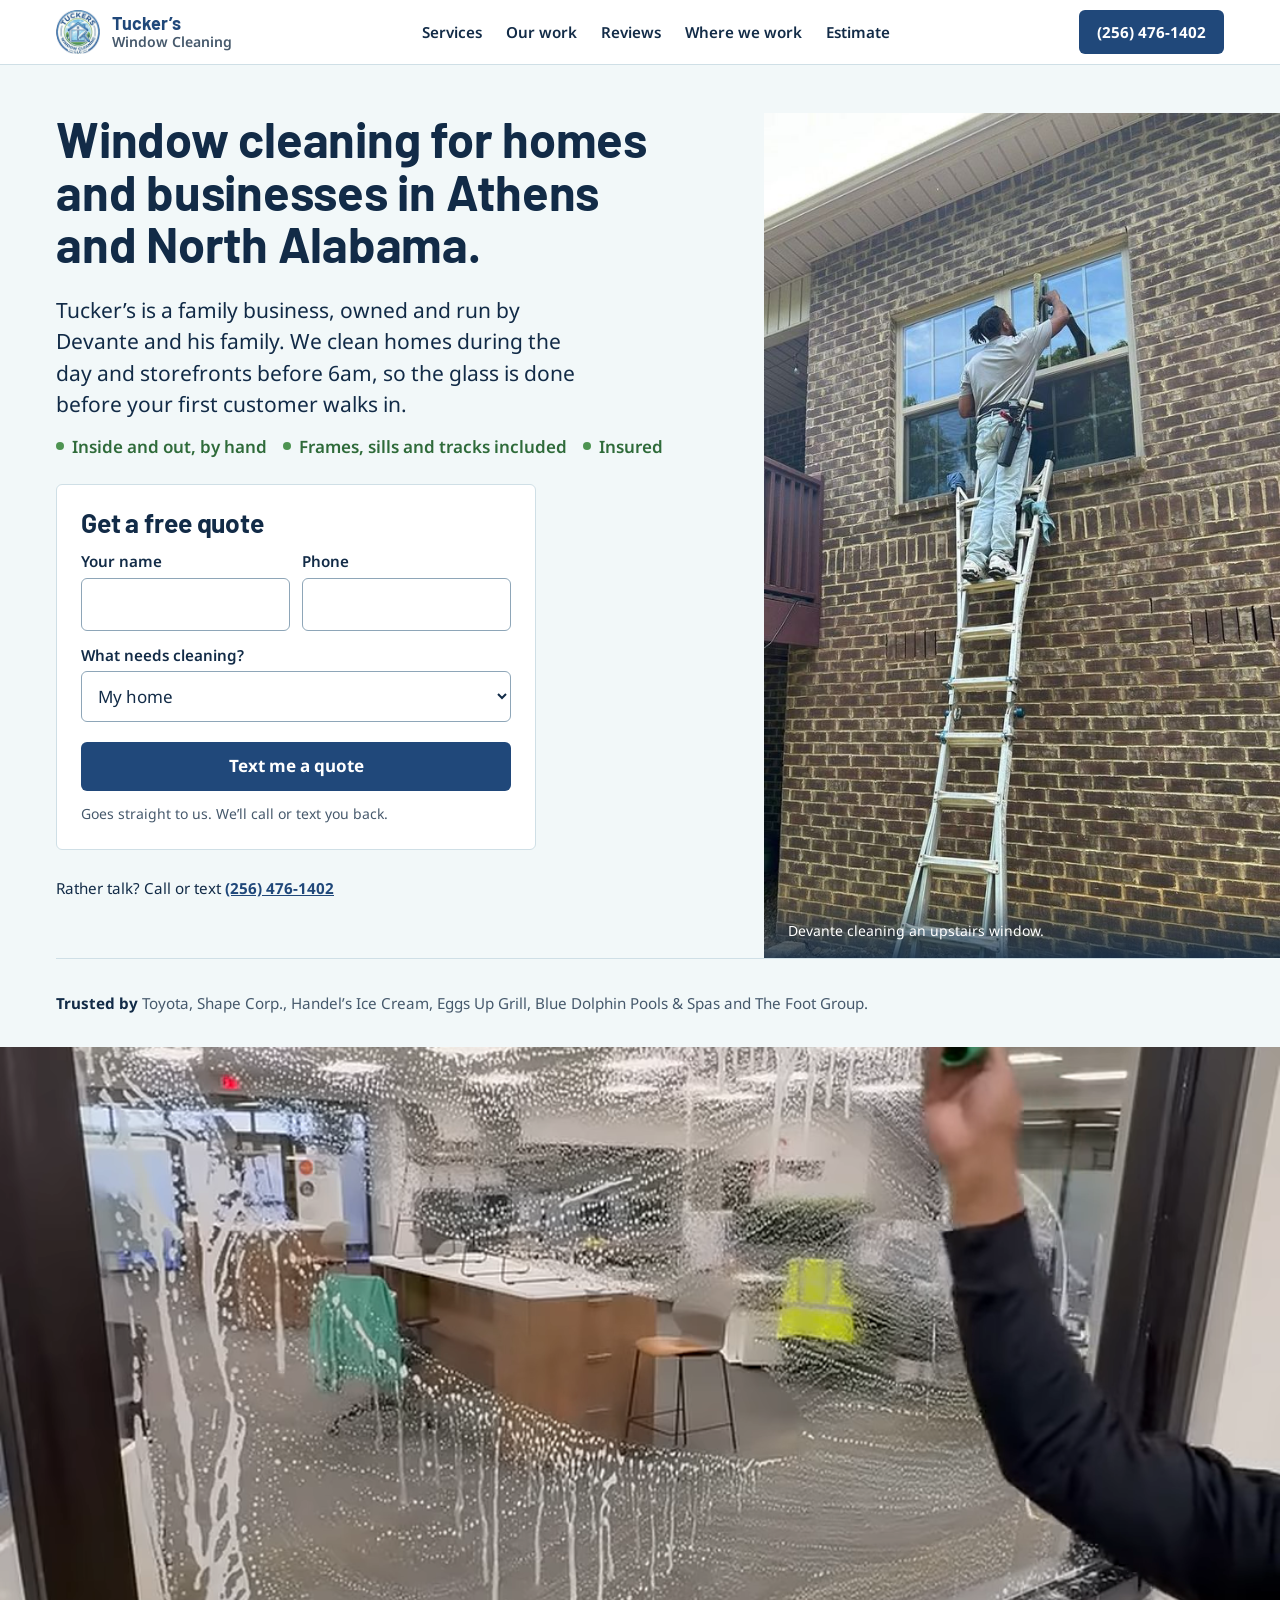
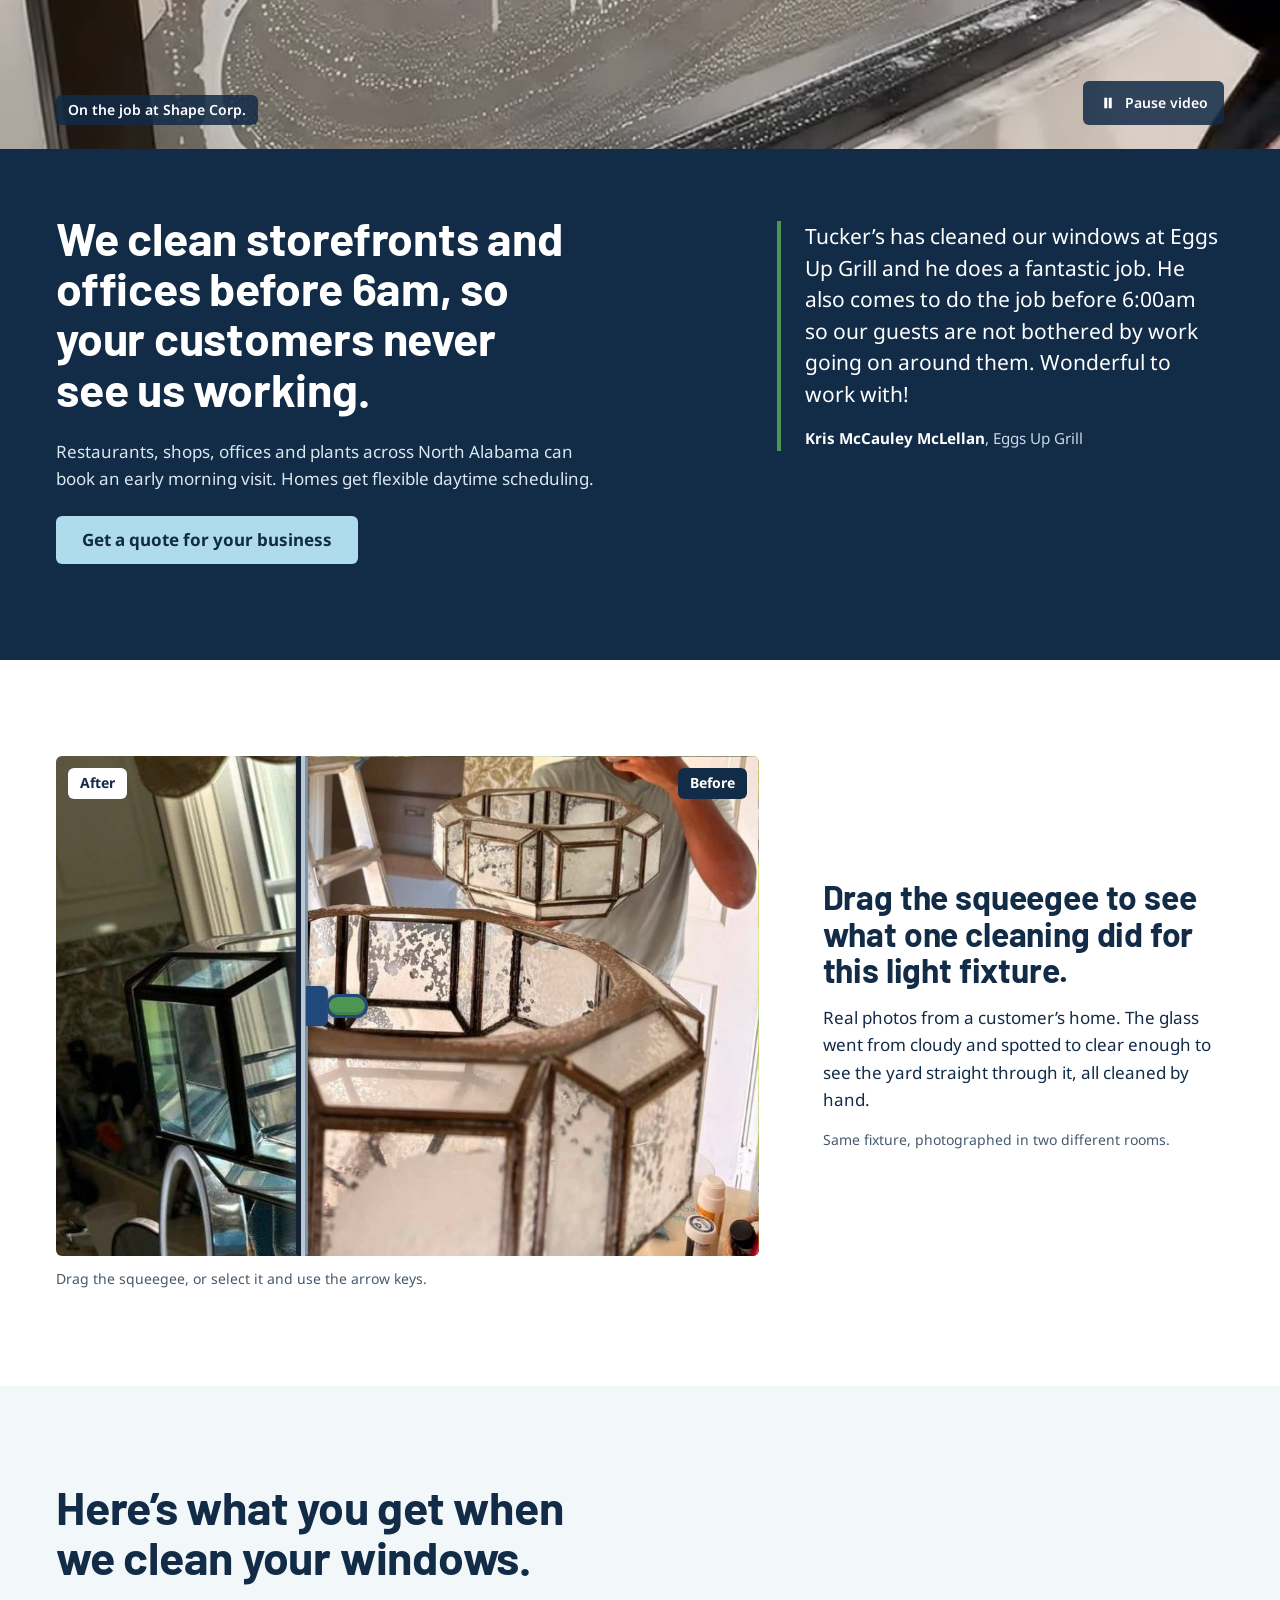
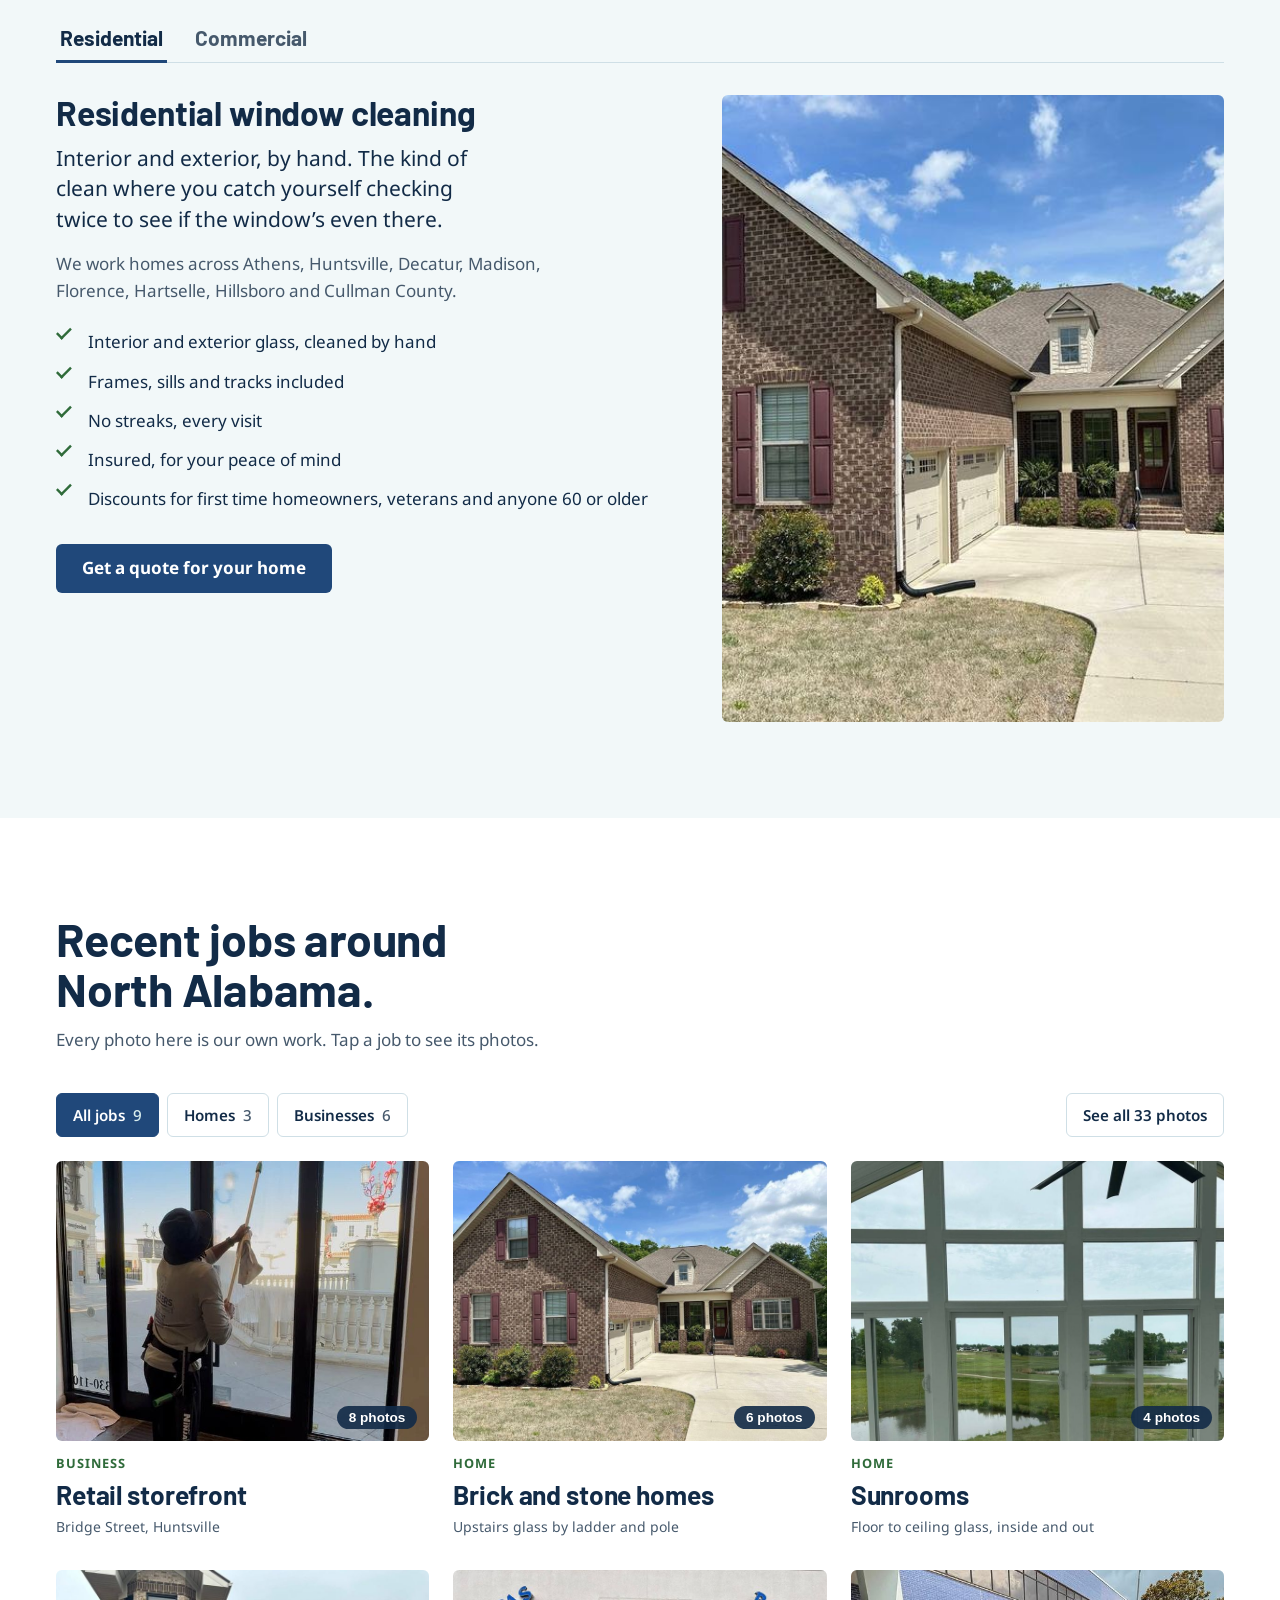
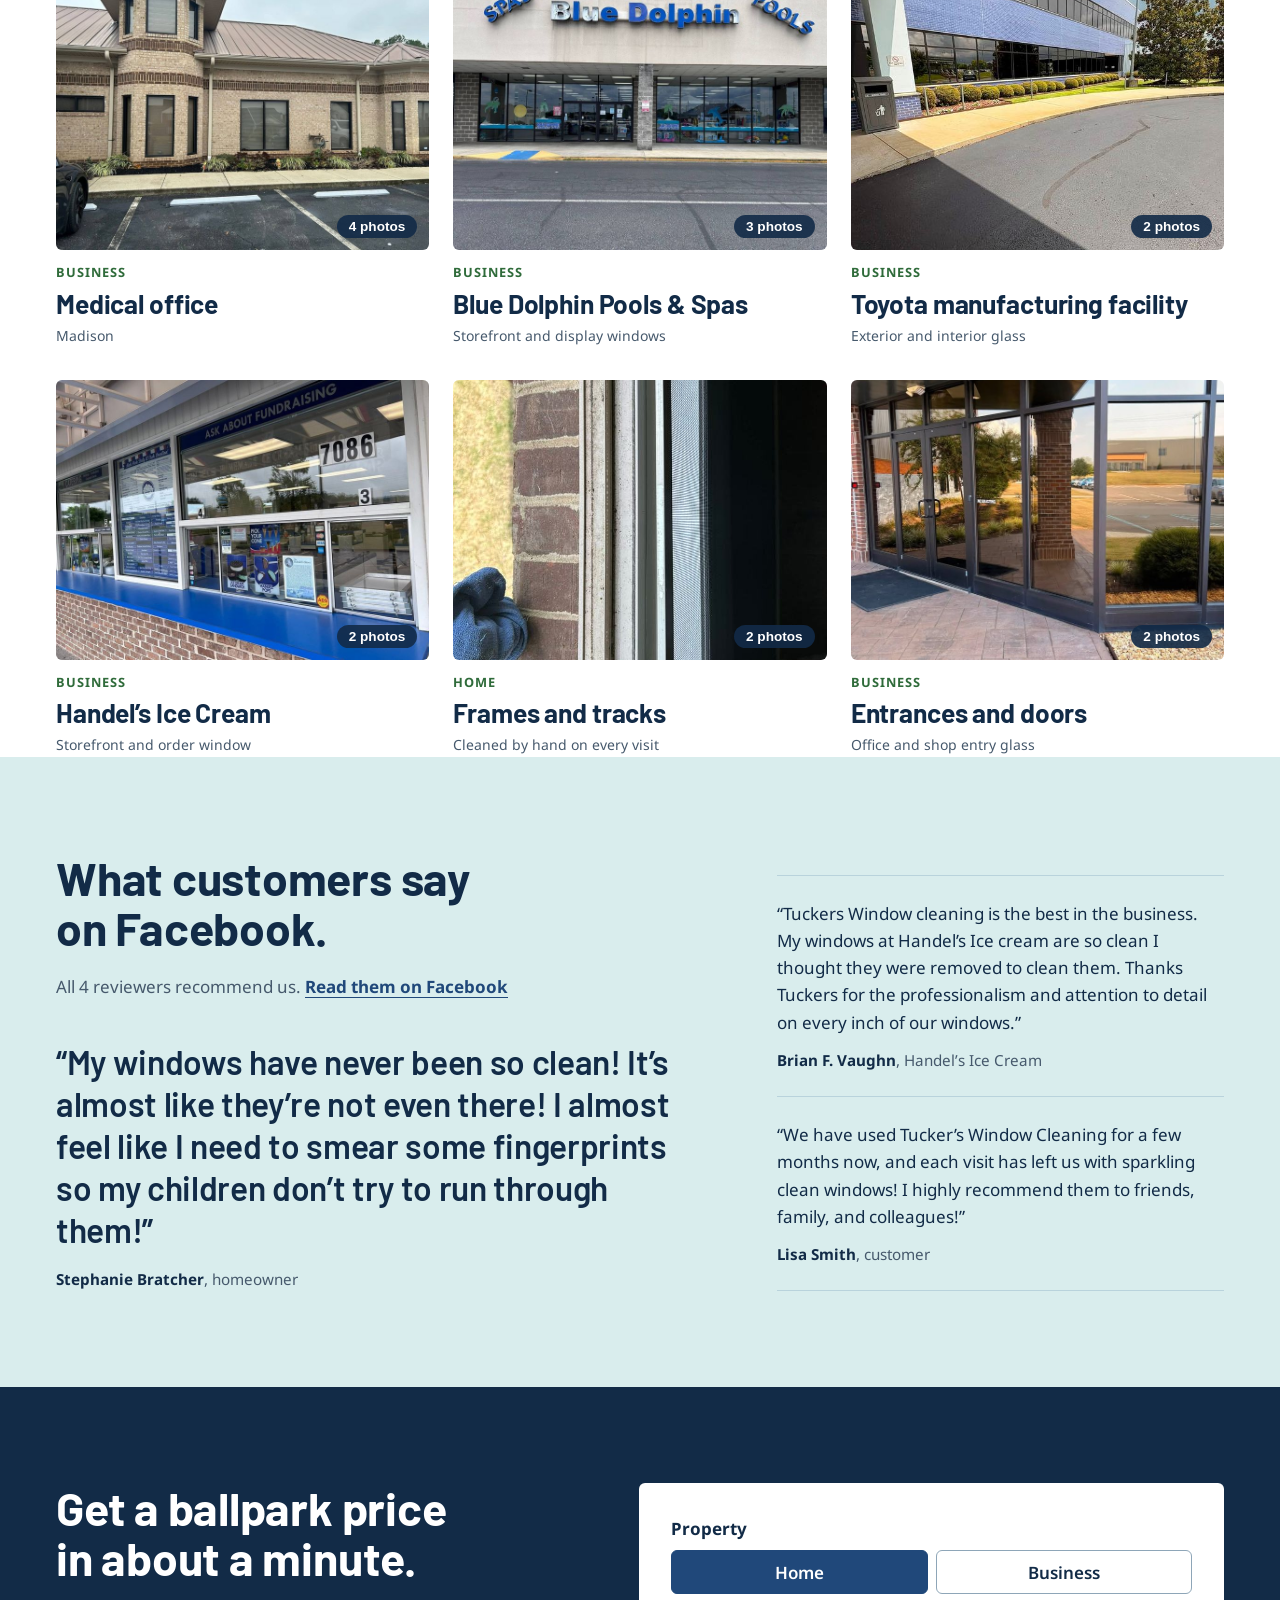
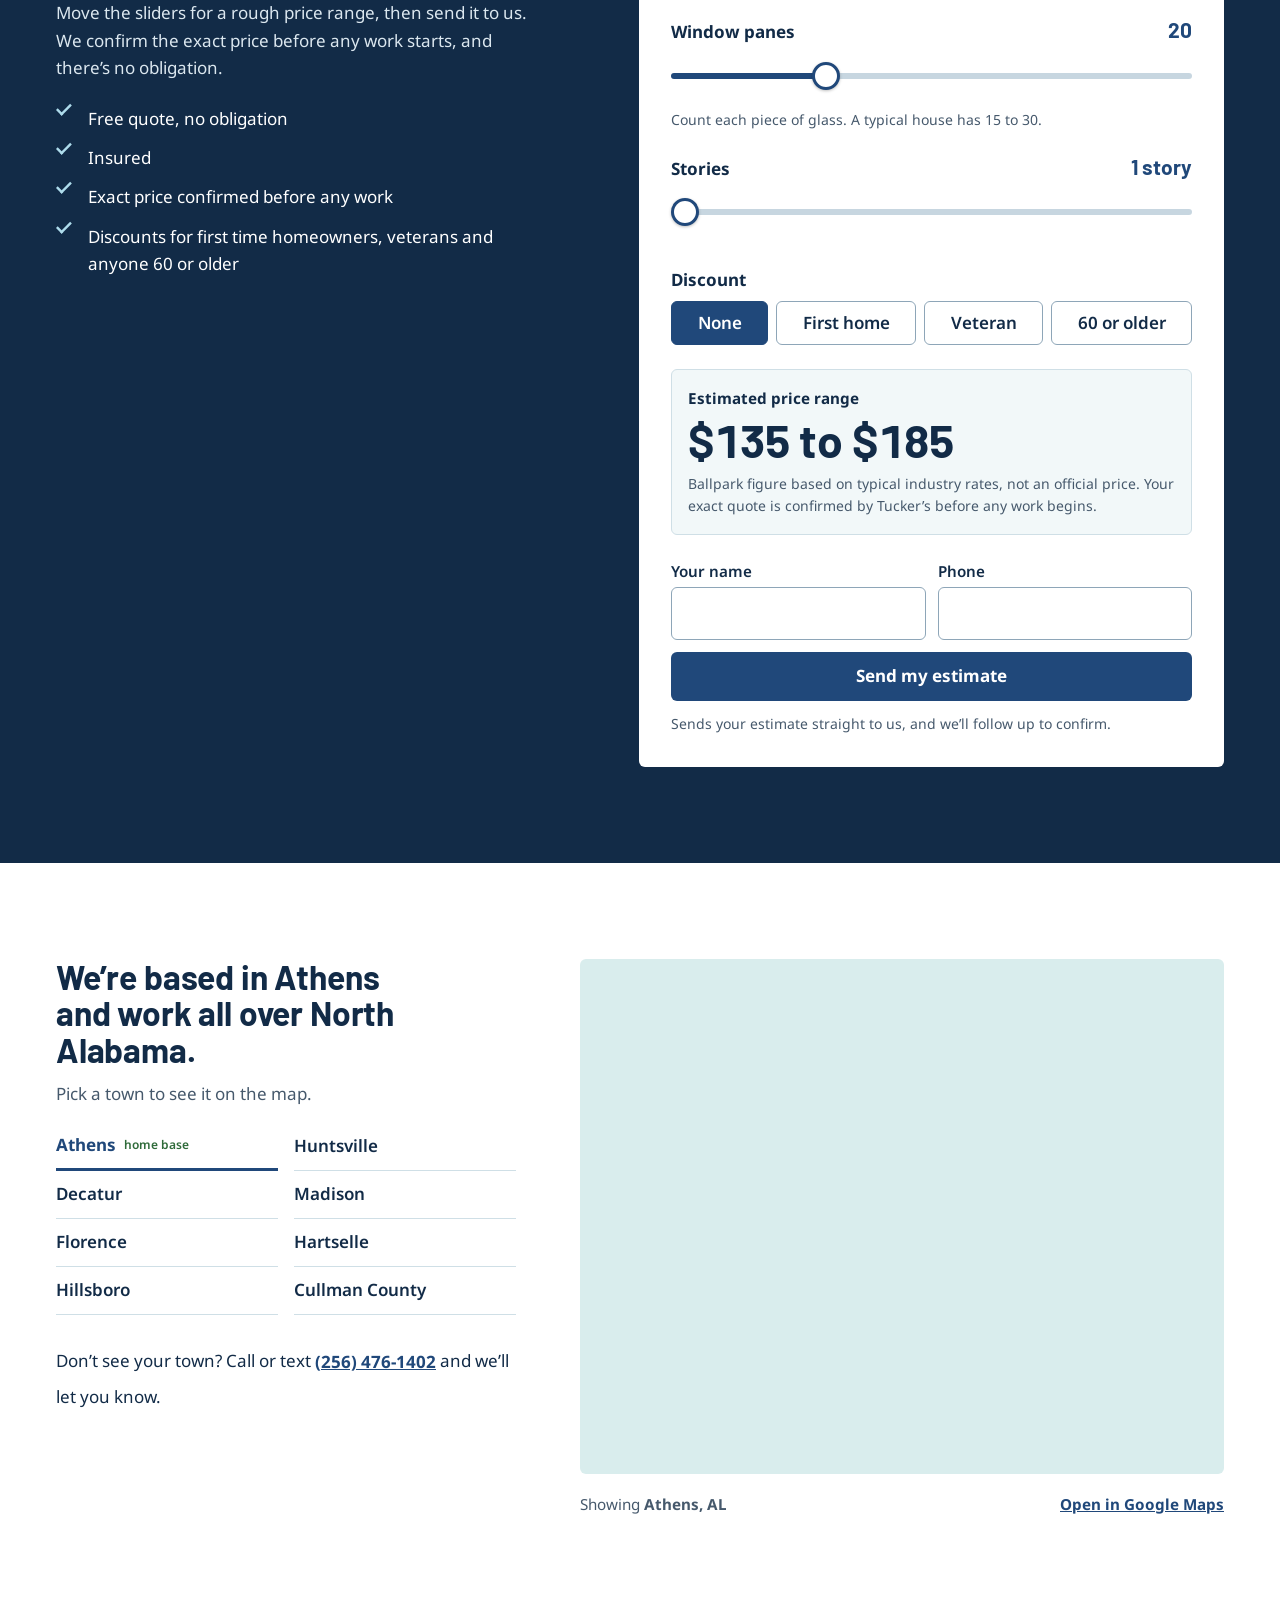
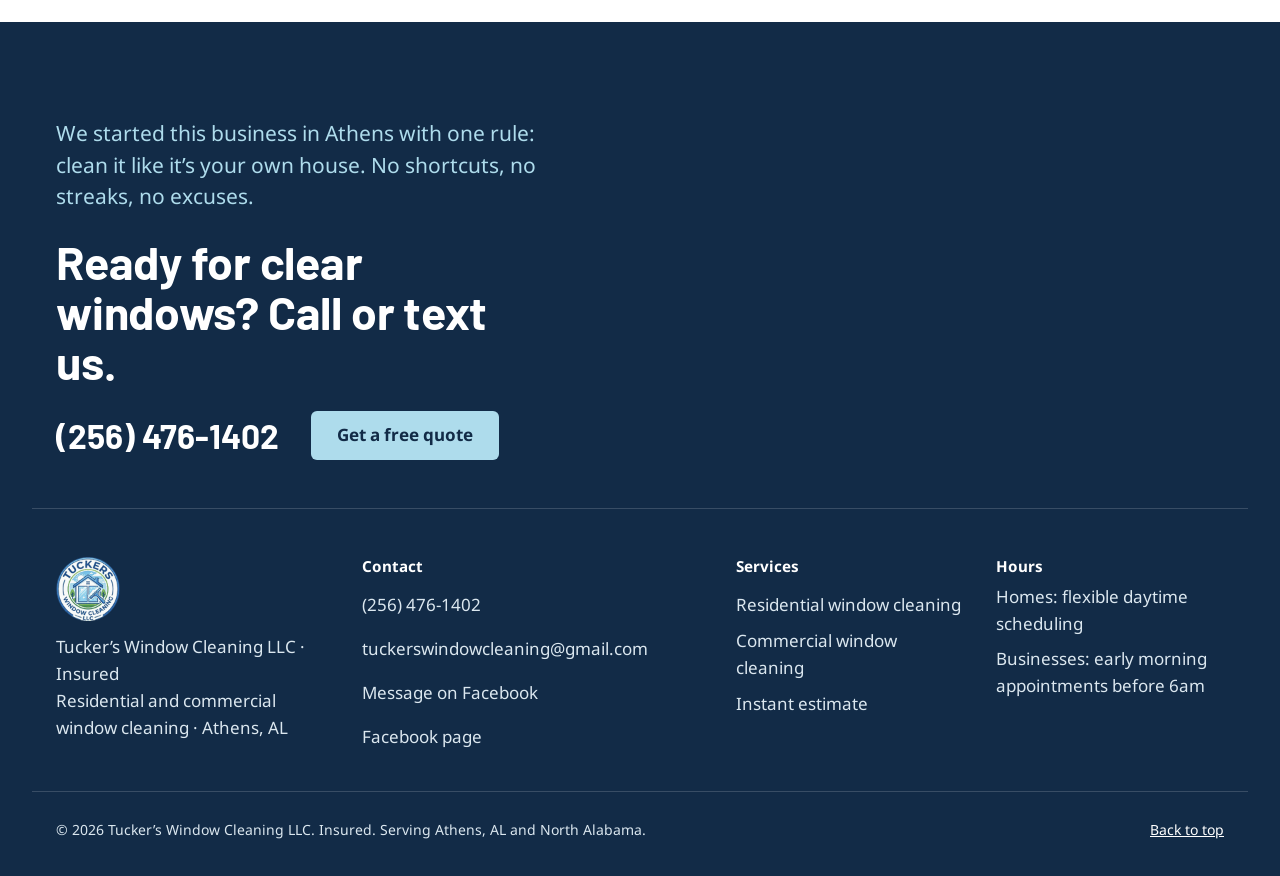
==== commit 5111d955: "Gallery: group 33 photos into 9 job cards with a photo viewer per job Co-Authored-By: Claude Opus 5." ====
--- a/index.html
+++ b/index.html
@@ -22,7 +22,7 @@
 <meta name="twitter:card" content="summary_large_image">
 <link rel="preload" href="assets/fonts/barlow-latin-700-normal.woff2" as="font" type="font/woff2" crossorigin>
 <link rel="preload" href="assets/fonts/noto-sans-var.woff2" as="font" type="font/woff2" crossorigin>
-<link rel="stylesheet" href="assets/css/redesign.css?v=2">
+<link rel="stylesheet" href="assets/css/redesign.css?v=3">
 <script type="application/ld+json">
 {
   "@context": "https://schema.org",
@@ -256,219 +256,171 @@
   <section class="gallery" id="work" aria-labelledby="work-title">
     <div class="wrap gallery-head">
       <h2 id="work-title">Recent jobs around North Alabama.</h2>
-      <p>Every photo here is our own work. Tap any photo to see it bigger.</p>
+      <p>Every photo here is our own work. Tap a job to see its photos.</p>
       <div class="gallery-bar">
         <div class="filters" role="group" aria-label="Filter photos">
-          <button type="button" class="filter" data-filter="all" aria-pressed="true">All <span>33</span></button>
-          <button type="button" class="filter" data-filter="home" aria-pressed="false">Homes <span>12</span></button>
-          <button type="button" class="filter" data-filter="business" aria-pressed="false">Businesses <span>21</span></button>
-        </div>
-        <button type="button" class="gallery-full" id="gallery-full">View full screen</button>
-      </div>
-    </div>
-
-    <div class="mosaic" id="mosaic">
-        <figure class="tile" data-cat="home">
-          <button type="button" class="tile-open" aria-label="View larger: Upstairs glass, by ladder">
-            <img src="assets/images/tucker-ladder.jpg" srcset="assets/images/tucker-ladder-600.jpg 600w, assets/images/tucker-ladder.jpg 912w" sizes="(min-width: 960px) 25vw, 50vw" width="912" height="1600" alt="Technician on a ladder cleaning a second-story window on a brick home" loading="lazy" decoding="async">
-          </button>
-          <figcaption><span class="tile-kind">Home</span><span class="tile-detail"> Upstairs glass, by ladder</span></figcaption>
-        </figure>
-        <figure class="tile" data-cat="business">
-          <button type="button" class="tile-open" aria-label="View larger: Retail store doors, squeegeed inside">
-            <img src="assets/images/storefront-squeegee.jpg" srcset="assets/images/storefront-squeegee-600.jpg 600w, assets/images/storefront-squeegee.jpg 900w" sizes="(min-width: 960px) 25vw, 50vw" width="900" height="1600" alt="Technician in a Tucker&rsquo;s shirt using a pole squeegee on the tall glass doors of a retail store" loading="lazy" decoding="async">
-          </button>
-          <figcaption><span class="tile-kind">Business</span><span class="tile-detail"> Retail store doors, squeegeed inside</span></figcaption>
-        </figure>
-        <figure class="tile tile-wide" data-cat="business">
-          <button type="button" class="tile-open" aria-label="View larger: Blue Dolphin Pools &amp; Spas">
-            <img src="assets/images/bluedolphin-storefront.jpg" srcset="assets/images/bluedolphin-storefront-800.jpg 800w, assets/images/bluedolphin-storefront.jpg 1600w" sizes="(min-width: 960px) 50vw, 100vw" width="1600" height="1200" alt="Blue Dolphin Pools and Spas storefront with a full wall of clean glass" loading="lazy" decoding="async">
-          </button>
-          <figcaption><span class="tile-kind">Business</span><span class="tile-detail"> Blue Dolphin Pools &amp; Spas</span></figcaption>
-        </figure>
-        <figure class="tile" data-cat="home">
-          <button type="button" class="tile-open" aria-label="View larger: Extension pole, upper windows">
-            <img src="assets/images/job-pole-brick.jpg" srcset="assets/images/job-pole-brick-800.jpg 800w, assets/images/job-pole-brick.jpg 960w" sizes="(min-width: 960px) 25vw, 50vw" width="960" height="1280" alt="Technician in a Tucker&rsquo;s shirt using an extension pole on the upper windows of a brick home" loading="lazy" decoding="async">
-          </button>
-          <figcaption><span class="tile-kind">Home</span><span class="tile-detail"> Extension pole, upper windows</span></figcaption>
-        </figure>
-        <figure class="tile tile-wide" data-cat="home">
-          <button type="button" class="tile-open" aria-label="View larger: Ladder up to an upstairs sunroom">
-            <img src="assets/images/sunroom-ladder.jpg" srcset="assets/images/sunroom-ladder-800.jpg 800w, assets/images/sunroom-ladder.jpg 1170w" sizes="(min-width: 960px) 50vw, 100vw" width="1170" height="655" alt="Technician in a Tucker&rsquo;s shirt climbing a ladder to clean second-story sunroom windows" loading="lazy" decoding="async">
-          </button>
-          <figcaption><span class="tile-kind">Home</span><span class="tile-detail"> Ladder up to an upstairs sunroom</span></figcaption>
-        </figure>
-        <figure class="tile" data-cat="business">
-          <button type="button" class="tile-open" aria-label="View larger: Handel&rsquo;s Ice Cream">
-            <img src="assets/images/commercial-handels-close.jpg" srcset="assets/images/commercial-handels-close-800.jpg 600w, assets/images/commercial-handels-close.jpg 1200w" sizes="(min-width: 960px) 25vw, 50vw" width="1200" height="1600" alt="Handel&rsquo;s Homemade Ice Cream storefront with clean windows" loading="lazy" decoding="async">
-          </button>
-          <figcaption><span class="tile-kind">Business</span><span class="tile-detail"> Handel&rsquo;s Ice Cream</span></figcaption>
-        </figure>
-        <figure class="tile" data-cat="business">
-          <button type="button" class="tile-open" aria-label="View larger: Retail storefront, ladder work up top">
-            <img src="assets/images/storefront-ladder.jpg" srcset="assets/images/storefront-ladder-600.jpg 600w, assets/images/storefront-ladder.jpg 900w" sizes="(min-width: 960px) 25vw, 50vw" width="900" height="1600" alt="Technician on a tall ladder cleaning the upper glass of a retail storefront under a black awning" loading="lazy" decoding="async">
-          </button>
-          <figcaption><span class="tile-kind">Business</span><span class="tile-detail"> Retail storefront, ladder work up top</span></figcaption>
-        </figure>
-        <figure class="tile tile-wide" data-cat="home">
-          <button type="button" class="tile-open" aria-label="View larger: Sunroom glass, squeegeed inside">
-            <img src="assets/images/sunroom-squeegee.jpg" srcset="assets/images/sunroom-squeegee-800.jpg 800w, assets/images/sunroom-squeegee.jpg 1170w" sizes="(min-width: 960px) 50vw, 100vw" width="1170" height="649" alt="Technician on a stepladder squeegeeing the upper sunroom windows from inside" loading="lazy" decoding="async">
-          </button>
-          <figcaption><span class="tile-kind">Home</span><span class="tile-detail"> Sunroom glass, squeegeed inside</span></figcaption>
-        </figure>
-        <figure class="tile tile-wide" data-cat="home">
-          <button type="button" class="tile-open" aria-label="View larger: Brick home, every pane">
-            <img src="assets/images/residential-brick.jpg" srcset="assets/images/residential-brick-800.jpg 800w, assets/images/residential-brick.jpg 1600w" sizes="(min-width: 960px) 50vw, 100vw" width="1600" height="1200" alt="Two-story brick home with clean, streak-free windows" loading="lazy" decoding="async">
-          </button>
-          <figcaption><span class="tile-kind">Home</span><span class="tile-detail"> Brick home, every pane</span></figcaption>
-        </figure>
-        <figure class="tile" data-cat="business">
-          <button type="button" class="tile-open" aria-label="View larger: Office entrance glass">
-            <img src="assets/images/commercial-entrance.jpg" srcset="assets/images/commercial-entrance-800.jpg 800w, assets/images/commercial-entrance.jpg 960w" sizes="(min-width: 960px) 25vw, 50vw" width="960" height="1280" alt="Brick office entrance with clean, reflective glass doors and windows" loading="lazy" decoding="async">
-          </button>
-          <figcaption><span class="tile-kind">Business</span><span class="tile-detail"> Office entrance glass</span></figcaption>
-        </figure>
-        <figure class="tile tile-wide" data-cat="business">
-          <button type="button" class="tile-open" aria-label="View larger: Retail store, looking out">
-            <img src="assets/images/storefront-inside.jpg" srcset="assets/images/storefront-inside-800.jpg 800w, assets/images/storefront-inside.jpg 1600w" sizes="(min-width: 960px) 50vw, 100vw" width="1600" height="1510" alt="Inside a retail store looking out through clean glass doors and a tall window" loading="lazy" decoding="async">
-          </button>
-          <figcaption><span class="tile-kind">Business</span><span class="tile-detail"> Retail store, looking out</span></figcaption>
-        </figure>
-        <figure class="tile" data-cat="home">
-          <button type="button" class="tile-open" aria-label="View larger: Frames and tracks, by hand">
-            <img src="assets/images/detail-frame.jpg" srcset="assets/images/detail-frame-800.jpg 600w, assets/images/detail-frame.jpg 1200w" sizes="(min-width: 960px) 25vw, 50vw" width="1200" height="1600" alt="Gloved hand cleaning a window frame and track" loading="lazy" decoding="async">
-          </button>
-          <figcaption><span class="tile-kind">Home</span><span class="tile-detail"> Frames and tracks, by hand</span></figcaption>
-        </figure>
-        <figure class="tile" data-cat="home">
-          <button type="button" class="tile-open" aria-label="View larger: Tracks, wiped clean">
-            <img src="assets/images/detail-track.jpg" srcset="assets/images/detail-track-800.jpg 800w, assets/images/detail-track.jpg 1500w" sizes="(min-width: 960px) 25vw, 50vw" width="1500" height="2000" alt="Close-up of a window track and frame wiped clean, ladder outside" loading="lazy" decoding="async">
-          </button>
-          <figcaption><span class="tile-kind">Home</span><span class="tile-detail"> Tracks, wiped clean</span></figcaption>
-        </figure>
-        <figure class="tile" data-cat="business">
-          <button type="button" class="tile-open" aria-label="View larger: Double door entry">
-            <img src="assets/images/commercial-doors.jpg" srcset="assets/images/commercial-doors-800.jpg 800w, assets/images/commercial-doors.jpg 830w" sizes="(min-width: 960px) 25vw, 50vw" width="830" height="830" alt="Commercial double glass doors, spotless, reflecting the parking lot" loading="lazy" decoding="async">
-          </button>
-          <figcaption><span class="tile-kind">Business</span><span class="tile-detail"> Double door entry</span></figcaption>
-        </figure>
-        <figure class="tile" data-cat="business">
-          <button type="button" class="tile-open" aria-label="View larger: Retail entrance, every pane">
-            <img src="assets/images/storefront-entrance.jpg" srcset="assets/images/storefront-entrance-600.jpg 600w, assets/images/storefront-entrance.jpg 1200w" sizes="(min-width: 960px) 25vw, 50vw" width="1200" height="1600" alt="Arched retail entrance with clean glass doors and side windows" loading="lazy" decoding="async">
-          </button>
-          <figcaption><span class="tile-kind">Business</span><span class="tile-detail"> Retail entrance, every pane</span></figcaption>
-        </figure>
-        <figure class="tile" data-cat="home">
-          <button type="button" class="tile-open" aria-label="View larger: Sunroom, golf course view">
-            <img src="assets/images/sunroom-golf.jpg" srcset="assets/images/sunroom-golf-800.jpg 800w, assets/images/sunroom-golf.jpg 1500w" sizes="(min-width: 960px) 25vw, 50vw" width="1500" height="1440" alt="Clean sunroom windows looking out over a golf course and ponds" loading="lazy" decoding="async">
-          </button>
-          <figcaption><span class="tile-kind">Home</span><span class="tile-detail"> Sunroom, golf course view</span></figcaption>
-        </figure>
-        <figure class="tile tile-wide" data-cat="home">
-          <button type="button" class="tile-open" aria-label="View larger: Stone and brick, North Alabama">
-            <img src="assets/images/residential-stone-wide.jpg" srcset="assets/images/residential-stone-wide-800.jpg 800w, assets/images/residential-stone-wide.jpg 1600w" sizes="(min-width: 960px) 50vw, 100vw" width="1600" height="1200" alt="Large stone and brick home exterior with sparkling windows" loading="lazy" decoding="async">
-          </button>
-          <figcaption><span class="tile-kind">Home</span><span class="tile-detail"> Stone and brick, North Alabama</span></figcaption>
-        </figure>
-        <figure class="tile" data-cat="business">
-          <button type="button" class="tile-open" aria-label="View larger: Toyota manufacturing facility">
-            <img src="assets/images/commercial-toyota.jpg" srcset="assets/images/commercial-toyota-800.jpg 600w, assets/images/commercial-toyota.jpg 1200w" sizes="(min-width: 960px) 25vw, 50vw" width="1200" height="1600" alt="Toyota manufacturing facility with long bands of clean glass" loading="lazy" decoding="async">
-          </button>
-          <figcaption><span class="tile-kind">Business</span><span class="tile-detail"> Toyota manufacturing facility</span></figcaption>
-        </figure>
-        <figure class="tile" data-cat="business">
-          <button type="button" class="tile-open" aria-label="View larger: Clear view out, Huntsville">
-            <img src="assets/images/storefront-view.jpg" srcset="assets/images/storefront-view-600.jpg 600w, assets/images/storefront-view.jpg 1200w" sizes="(min-width: 960px) 25vw, 50vw" width="1200" height="1600" alt="View through a freshly cleaned storefront window to the plaza outside" loading="lazy" decoding="async">
-          </button>
-          <figcaption><span class="tile-kind">Business</span><span class="tile-detail"> Clear view out, Huntsville</span></figcaption>
-        </figure>
-        <figure class="tile" data-cat="home">
-          <button type="button" class="tile-open" aria-label="View larger: Pole squeegee, no streaks">
-            <img src="assets/images/action-squeegee.jpg" srcset="assets/images/action-squeegee-800.jpg 600w, assets/images/action-squeegee.jpg 1200w" sizes="(min-width: 960px) 25vw, 50vw" width="1200" height="1600" alt="Technician using a pole squeegee on a brick home" loading="lazy" decoding="async">
-          </button>
-          <figcaption><span class="tile-kind">Home</span><span class="tile-detail"> Pole squeegee, no streaks</span></figcaption>
-        </figure>
-        <figure class="tile tile-wide" data-cat="business">
-          <button type="button" class="tile-open" aria-label="View larger: Handel&rsquo;s order window">
-            <img src="assets/images/commercial-handels.jpg" srcset="assets/images/commercial-handels-800.jpg 800w, assets/images/commercial-handels.jpg 1600w" sizes="(min-width: 960px) 50vw, 100vw" width="1600" height="1200" alt="Close-up of Handel&rsquo;s walk-up window glass" loading="lazy" decoding="async">
-          </button>
-          <figcaption><span class="tile-kind">Business</span><span class="tile-detail"> Handel&rsquo;s order window</span></figcaption>
-        </figure>
-        <figure class="tile" data-cat="business">
-          <button type="button" class="tile-open" aria-label="View larger: Corner display window">
-            <img src="assets/images/storefront-corner.jpg" srcset="assets/images/storefront-corner-600.jpg 600w, assets/images/storefront-corner.jpg 1200w" sizes="(min-width: 960px) 25vw, 50vw" width="1200" height="1600" alt="Tall corner display window of a retail store, clean and reflecting the sky" loading="lazy" decoding="async">
-          </button>
-          <figcaption><span class="tile-kind">Business</span><span class="tile-detail"> Corner display window</span></figcaption>
-        </figure>
-        <figure class="tile" data-cat="home">
-          <button type="button" class="tile-open" aria-label="View larger: Arched windows">
-            <img src="assets/images/residential-stone-close.jpg" srcset="assets/images/residential-stone-close-800.jpg 600w, assets/images/residential-stone-close.jpg 1200w" sizes="(min-width: 960px) 25vw, 50vw" width="1200" height="1600" alt="Stone home with clean arched windows" loading="lazy" decoding="async">
-          </button>
-          <figcaption><span class="tile-kind">Home</span><span class="tile-detail"> Arched windows</span></figcaption>
-        </figure>
-        <figure class="tile tile-wide" data-cat="home">
-          <button type="button" class="tile-open" aria-label="View larger: Sunroom corner, lake view">
-            <img src="assets/images/sunroom-lake.jpg" srcset="assets/images/sunroom-lake-800.jpg 800w, assets/images/sunroom-lake.jpg 1600w" sizes="(min-width: 960px) 50vw, 100vw" width="1600" height="848" alt="Corner of a sunroom with clean floor-to-ceiling windows looking out on a lake" loading="lazy" decoding="async">
-          </button>
-          <figcaption><span class="tile-kind">Home</span><span class="tile-detail"> Sunroom corner, lake view</span></figcaption>
-        </figure>
-        <figure class="tile tile-wide" data-cat="business">
-          <button type="button" class="tile-open" aria-label="View larger: Blue Dolphin, from the inside">
-            <img src="assets/images/bluedolphin-inside.jpg" srcset="assets/images/bluedolphin-inside-800.jpg 800w, assets/images/bluedolphin-inside.jpg 1600w" sizes="(min-width: 960px) 50vw, 100vw" width="1600" height="1200" alt="View from inside Blue Dolphin through clean storefront windows to the parking lot" loading="lazy" decoding="async">
-          </button>
-          <figcaption><span class="tile-kind">Business</span><span class="tile-detail"> Blue Dolphin, from the inside</span></figcaption>
-        </figure>
-        <figure class="tile tile-wide" data-cat="business">
-          <button type="button" class="tile-open" aria-label="View larger: Blue Dolphin display windows">
-            <img src="assets/images/bluedolphin-display.jpg" srcset="assets/images/bluedolphin-display-800.jpg 800w, assets/images/bluedolphin-display.jpg 1600w" sizes="(min-width: 960px) 50vw, 100vw" width="1600" height="1200" alt="Blue Dolphin display windows, clean glass with painted palm trees and a dolphin" loading="lazy" decoding="async">
-          </button>
-          <figcaption><span class="tile-kind">Business</span><span class="tile-detail"> Blue Dolphin display windows</span></figcaption>
-        </figure>
-        <figure class="tile" data-cat="business">
-          <button type="button" class="tile-open" aria-label="View larger: Display window, mannequins inside">
-            <img src="assets/images/storefront-display.jpg" srcset="assets/images/storefront-display-600.jpg 600w, assets/images/storefront-display.jpg 1200w" sizes="(min-width: 960px) 25vw, 50vw" width="1200" height="1600" alt="Retail display window with mannequins behind clean glass" loading="lazy" decoding="async">
-          </button>
-          <figcaption><span class="tile-kind">Business</span><span class="tile-detail"> Display window, mannequins inside</span></figcaption>
-        </figure>
-        <figure class="tile" data-cat="business">
-          <button type="button" class="tile-open" aria-label="View larger: Medical office door, Madison">
-            <img src="assets/images/office-door.jpg" srcset="assets/images/office-door-800.jpg 800w, assets/images/office-door.jpg 1500w" sizes="(min-width: 960px) 25vw, 50vw" width="1500" height="2000" alt="Close-up of a medical office glass door with crisp lettering, cleaning gear reflected outside" loading="lazy" decoding="async">
-          </button>
-          <figcaption><span class="tile-kind">Business</span><span class="tile-detail"> Medical office door, Madison</span></figcaption>
-        </figure>
-        <figure class="tile tile-wide" data-cat="business">
-          <button type="button" class="tile-open" aria-label="View larger: Office lobby, looking out">
-            <img src="assets/images/office-inside.jpg" srcset="assets/images/office-inside-800.jpg 800w, assets/images/office-inside.jpg 1600w" sizes="(min-width: 960px) 50vw, 100vw" width="1600" height="1200" alt="Inside a Madison medical office looking out through clean glass doors and windows to the parking lot" loading="lazy" decoding="async">
-          </button>
-          <figcaption><span class="tile-kind">Business</span><span class="tile-detail"> Office lobby, looking out</span></figcaption>
-        </figure>
-        <figure class="tile" data-cat="business">
-          <button type="button" class="tile-open" aria-label="View larger: Office entrance, Madison">
-            <img src="assets/images/office-entrance.jpg" srcset="assets/images/office-entrance-800.jpg 800w, assets/images/office-entrance.jpg 1500w" sizes="(min-width: 960px) 25vw, 50vw" width="1500" height="2000" alt="Brick medical office entrance with clean glass doors and side windows" loading="lazy" decoding="async">
-          </button>
-          <figcaption><span class="tile-kind">Business</span><span class="tile-detail"> Office entrance, Madison</span></figcaption>
-        </figure>
-        <figure class="tile tile-wide" data-cat="business">
-          <button type="button" class="tile-open" aria-label="View larger: Office exterior windows">
-            <img src="assets/images/office-exterior.jpg" srcset="assets/images/office-exterior-800.jpg 800w, assets/images/office-exterior.jpg 1600w" sizes="(min-width: 960px) 50vw, 100vw" width="1600" height="1200" alt="Brick office building with a row of clean exterior windows" loading="lazy" decoding="async">
-          </button>
-          <figcaption><span class="tile-kind">Business</span><span class="tile-detail"> Office exterior windows</span></figcaption>
-        </figure>
-        <figure class="tile" data-cat="business">
-          <button type="button" class="tile-open" aria-label="View larger: Toyota, interior glass">
-            <img src="assets/images/commercial-toyota-interior.jpg" srcset="assets/images/commercial-toyota-interior-800.jpg 600w, assets/images/commercial-toyota-interior.jpg 1200w" sizes="(min-width: 960px) 25vw, 50vw" width="1200" height="1600" alt="Inside the Toyota facility, clean floor-to-ceiling windows" loading="lazy" decoding="async">
-          </button>
-          <figcaption><span class="tile-kind">Business</span><span class="tile-detail"> Toyota, interior glass</span></figcaption>
-        </figure>
-        <figure class="tile" data-cat="business">
-          <button type="button" class="tile-open" aria-label="View larger: Tall storefront glass">
-            <img src="assets/images/storefront-side-window.jpg" srcset="assets/images/storefront-side-window-600.jpg 600w, assets/images/storefront-side-window.jpg 1200w" sizes="(min-width: 960px) 25vw, 50vw" width="1200" height="1600" alt="Tall storefront window with patterned film behind clean glass" loading="lazy" decoding="async">
-          </button>
-          <figcaption><span class="tile-kind">Business</span><span class="tile-detail"> Tall storefront glass</span></figcaption>
-        </figure>
+          <button type="button" class="filter" data-filter="all" aria-pressed="true">All jobs <span>9</span></button>
+          <button type="button" class="filter" data-filter="home" aria-pressed="false">Homes <span>3</span></button>
+          <button type="button" class="filter" data-filter="business" aria-pressed="false">Businesses <span>6</span></button>
+        </div>
+        <button type="button" class="gallery-full" id="gallery-full">See all 33 photos</button>
+      </div>
+    </div>
+
+    <div class="jobs" id="jobs">
+      <article class="job" data-cat="business">
+        <button type="button" class="job-open" aria-label="See 8 photos: Retail storefront">
+          <img src="assets/images/storefront-squeegee.jpg" srcset="assets/images/storefront-squeegee-600.jpg 600w, assets/images/storefront-squeegee.jpg 900w" sizes="(min-width: 960px) 33vw, (min-width: 640px) 50vw, 100vw" width="900" height="1600" alt="Technician in a Tucker&rsquo;s shirt using a pole squeegee on the tall glass doors of a retail store" loading="lazy" decoding="async">
+          <span class="job-count">8 photos</span>
+        </button>
+        <div class="job-text">
+          <span class="job-kind">Business</span>
+          <h3>Retail storefront</h3>
+          <p>Bridge Street, Huntsville</p>
+        </div>
+        <ul class="job-photos" hidden>
+          <li data-src="assets/images/storefront-squeegee.jpg" data-width="900" data-height="1600" data-alt="Technician in a Tucker&rsquo;s shirt using a pole squeegee on the tall glass doors of a retail store" data-caption="Retail store doors, squeegeed inside"></li>
+          <li data-src="assets/images/storefront-ladder.jpg" data-width="900" data-height="1600" data-alt="Technician on a tall ladder cleaning the upper glass of a retail storefront under a black awning" data-caption="Retail storefront, ladder work up top"></li>
+          <li data-src="assets/images/storefront-inside.jpg" data-width="1600" data-height="1510" data-alt="Inside a retail store looking out through clean glass doors and a tall window" data-caption="Retail store, looking out"></li>
+          <li data-src="assets/images/storefront-entrance.jpg" data-width="1200" data-height="1600" data-alt="Arched retail entrance with clean glass doors and side windows" data-caption="Retail entrance, every pane"></li>
+          <li data-src="assets/images/storefront-view.jpg" data-width="1200" data-height="1600" data-alt="View through a freshly cleaned storefront window to the plaza outside" data-caption="Clear view out, Huntsville"></li>
+          <li data-src="assets/images/storefront-corner.jpg" data-width="1200" data-height="1600" data-alt="Tall corner display window of a retail store, clean and reflecting the sky" data-caption="Corner display window"></li>
+          <li data-src="assets/images/storefront-display.jpg" data-width="1200" data-height="1600" data-alt="Retail display window with mannequins behind clean glass" data-caption="Display window, mannequins inside"></li>
+          <li data-src="assets/images/storefront-side-window.jpg" data-width="1200" data-height="1600" data-alt="Tall storefront window with patterned film behind clean glass" data-caption="Tall storefront glass"></li>
+        </ul>
+      </article>
+      <article class="job" data-cat="home">
+        <button type="button" class="job-open" aria-label="See 6 photos: Brick and stone homes">
+          <img src="assets/images/residential-brick.jpg" srcset="assets/images/residential-brick-800.jpg 800w, assets/images/residential-brick.jpg 1600w" sizes="(min-width: 960px) 33vw, (min-width: 640px) 50vw, 100vw" width="1600" height="1200" alt="Two-story brick home with clean, streak-free windows" loading="lazy" decoding="async">
+          <span class="job-count">6 photos</span>
+        </button>
+        <div class="job-text">
+          <span class="job-kind">Home</span>
+          <h3>Brick and stone homes</h3>
+          <p>Upstairs glass by ladder and pole</p>
+        </div>
+        <ul class="job-photos" hidden>
+          <li data-src="assets/images/residential-brick.jpg" data-width="1600" data-height="1200" data-alt="Two-story brick home with clean, streak-free windows" data-caption="Brick home, every pane"></li>
+          <li data-src="assets/images/tucker-ladder.jpg" data-width="912" data-height="1600" data-alt="Technician on a ladder cleaning a second-story window on a brick home" data-caption="Upstairs glass, by ladder"></li>
+          <li data-src="assets/images/job-pole-brick.jpg" data-width="960" data-height="1280" data-alt="Technician in a Tucker&rsquo;s shirt using an extension pole on the upper windows of a brick home" data-caption="Extension pole, upper windows"></li>
+          <li data-src="assets/images/action-squeegee.jpg" data-width="1200" data-height="1600" data-alt="Technician using a pole squeegee on a brick home" data-caption="Pole squeegee, no streaks"></li>
+          <li data-src="assets/images/residential-stone-wide.jpg" data-width="1600" data-height="1200" data-alt="Large stone and brick home exterior with sparkling windows" data-caption="Stone and brick, North Alabama"></li>
+          <li data-src="assets/images/residential-stone-close.jpg" data-width="1200" data-height="1600" data-alt="Stone home with clean arched windows" data-caption="Arched windows"></li>
+        </ul>
+      </article>
+      <article class="job" data-cat="home">
+        <button type="button" class="job-open" aria-label="See 4 photos: Sunrooms">
+          <img src="assets/images/sunroom-golf.jpg" srcset="assets/images/sunroom-golf-800.jpg 800w, assets/images/sunroom-golf.jpg 1500w" sizes="(min-width: 960px) 33vw, (min-width: 640px) 50vw, 100vw" width="1500" height="1440" alt="Clean sunroom windows looking out over a golf course and ponds" loading="lazy" decoding="async">
+          <span class="job-count">4 photos</span>
+        </button>
+        <div class="job-text">
+          <span class="job-kind">Home</span>
+          <h3>Sunrooms</h3>
+          <p>Floor to ceiling glass, inside and out</p>
+        </div>
+        <ul class="job-photos" hidden>
+          <li data-src="assets/images/sunroom-golf.jpg" data-width="1500" data-height="1440" data-alt="Clean sunroom windows looking out over a golf course and ponds" data-caption="Sunroom, golf course view"></li>
+          <li data-src="assets/images/sunroom-ladder.jpg" data-width="1170" data-height="655" data-alt="Technician in a Tucker&rsquo;s shirt climbing a ladder to clean second-story sunroom windows" data-caption="Ladder up to an upstairs sunroom"></li>
+          <li data-src="assets/images/sunroom-squeegee.jpg" data-width="1170" data-height="649" data-alt="Technician on a stepladder squeegeeing the upper sunroom windows from inside" data-caption="Sunroom glass, squeegeed inside"></li>
+          <li data-src="assets/images/sunroom-lake.jpg" data-width="1600" data-height="848" data-alt="Corner of a sunroom with clean floor-to-ceiling windows looking out on a lake" data-caption="Sunroom corner, lake view"></li>
+        </ul>
+      </article>
+      <article class="job" data-cat="business">
+        <button type="button" class="job-open" aria-label="See 4 photos: Medical office">
+          <img src="assets/images/office-exterior.jpg" srcset="assets/images/office-exterior-800.jpg 800w, assets/images/office-exterior.jpg 1600w" sizes="(min-width: 960px) 33vw, (min-width: 640px) 50vw, 100vw" width="1600" height="1200" alt="Brick office building with a row of clean exterior windows" loading="lazy" decoding="async">
+          <span class="job-count">4 photos</span>
+        </button>
+        <div class="job-text">
+          <span class="job-kind">Business</span>
+          <h3>Medical office</h3>
+          <p>Madison</p>
+        </div>
+        <ul class="job-photos" hidden>
+          <li data-src="assets/images/office-exterior.jpg" data-width="1600" data-height="1200" data-alt="Brick office building with a row of clean exterior windows" data-caption="Office exterior windows"></li>
+          <li data-src="assets/images/office-entrance.jpg" data-width="1500" data-height="2000" data-alt="Brick medical office entrance with clean glass doors and side windows" data-caption="Office entrance, Madison"></li>
+          <li data-src="assets/images/office-door.jpg" data-width="1500" data-height="2000" data-alt="Close-up of a medical office glass door with crisp lettering, cleaning gear reflected outside" data-caption="Medical office door, Madison"></li>
+          <li data-src="assets/images/office-inside.jpg" data-width="1600" data-height="1200" data-alt="Inside a Madison medical office looking out through clean glass doors and windows to the parking lot" data-caption="Office lobby, looking out"></li>
+        </ul>
+      </article>
+      <article class="job" data-cat="business">
+        <button type="button" class="job-open" aria-label="See 3 photos: Blue Dolphin Pools &amp; Spas">
+          <img src="assets/images/bluedolphin-storefront.jpg" srcset="assets/images/bluedolphin-storefront-800.jpg 800w, assets/images/bluedolphin-storefront.jpg 1600w" sizes="(min-width: 960px) 33vw, (min-width: 640px) 50vw, 100vw" width="1600" height="1200" alt="Blue Dolphin Pools and Spas storefront with a full wall of clean glass" loading="lazy" decoding="async">
+          <span class="job-count">3 photos</span>
+        </button>
+        <div class="job-text">
+          <span class="job-kind">Business</span>
+          <h3>Blue Dolphin Pools &amp; Spas</h3>
+          <p>Storefront and display windows</p>
+        </div>
+        <ul class="job-photos" hidden>
+          <li data-src="assets/images/bluedolphin-storefront.jpg" data-width="1600" data-height="1200" data-alt="Blue Dolphin Pools and Spas storefront with a full wall of clean glass" data-caption="Blue Dolphin Pools &amp; Spas"></li>
+          <li data-src="assets/images/bluedolphin-inside.jpg" data-width="1600" data-height="1200" data-alt="View from inside Blue Dolphin through clean storefront windows to the parking lot" data-caption="Blue Dolphin, from the inside"></li>
+          <li data-src="assets/images/bluedolphin-display.jpg" data-width="1600" data-height="1200" data-alt="Blue Dolphin display windows, clean glass with painted palm trees and a dolphin" data-caption="Blue Dolphin display windows"></li>
+        </ul>
+      </article>
+      <article class="job" data-cat="business">
+        <button type="button" class="job-open" aria-label="See 2 photos: Toyota manufacturing facility">
+          <img src="assets/images/commercial-toyota.jpg" srcset="assets/images/commercial-toyota-800.jpg 600w, assets/images/commercial-toyota.jpg 1200w" sizes="(min-width: 960px) 33vw, (min-width: 640px) 50vw, 100vw" width="1200" height="1600" alt="Toyota manufacturing facility with long bands of clean glass" loading="lazy" decoding="async">
+          <span class="job-count">2 photos</span>
+        </button>
+        <div class="job-text">
+          <span class="job-kind">Business</span>
+          <h3>Toyota manufacturing facility</h3>
+          <p>Exterior and interior glass</p>
+        </div>
+        <ul class="job-photos" hidden>
+          <li data-src="assets/images/commercial-toyota.jpg" data-width="1200" data-height="1600" data-alt="Toyota manufacturing facility with long bands of clean glass" data-caption="Toyota manufacturing facility"></li>
+          <li data-src="assets/images/commercial-toyota-interior.jpg" data-width="1200" data-height="1600" data-alt="Inside the Toyota facility, clean floor-to-ceiling windows" data-caption="Toyota, interior glass"></li>
+        </ul>
+      </article>
+      <article class="job" data-cat="business">
+        <button type="button" class="job-open" aria-label="See 2 photos: Handel&rsquo;s Ice Cream">
+          <img src="assets/images/commercial-handels.jpg" srcset="assets/images/commercial-handels-800.jpg 800w, assets/images/commercial-handels.jpg 1600w" sizes="(min-width: 960px) 33vw, (min-width: 640px) 50vw, 100vw" width="1600" height="1200" alt="Close-up of Handel&rsquo;s walk-up window glass" loading="lazy" decoding="async">
+          <span class="job-count">2 photos</span>
+        </button>
+        <div class="job-text">
+          <span class="job-kind">Business</span>
+          <h3>Handel&rsquo;s Ice Cream</h3>
+          <p>Storefront and order window</p>
+        </div>
+        <ul class="job-photos" hidden>
+          <li data-src="assets/images/commercial-handels.jpg" data-width="1600" data-height="1200" data-alt="Close-up of Handel&rsquo;s walk-up window glass" data-caption="Handel&rsquo;s order window"></li>
+          <li data-src="assets/images/commercial-handels-close.jpg" data-width="1200" data-height="1600" data-alt="Handel&rsquo;s Homemade Ice Cream storefront with clean windows" data-caption="Handel&rsquo;s Ice Cream"></li>
+        </ul>
+      </article>
+      <article class="job" data-cat="home">
+        <button type="button" class="job-open" aria-label="See 2 photos: Frames and tracks">
+          <img src="assets/images/detail-frame.jpg" srcset="assets/images/detail-frame-800.jpg 600w, assets/images/detail-frame.jpg 1200w" sizes="(min-width: 960px) 33vw, (min-width: 640px) 50vw, 100vw" width="1200" height="1600" alt="Gloved hand cleaning a window frame and track" loading="lazy" decoding="async">
+          <span class="job-count">2 photos</span>
+        </button>
+        <div class="job-text">
+          <span class="job-kind">Home</span>
+          <h3>Frames and tracks</h3>
+          <p>Cleaned by hand on every visit</p>
+        </div>
+        <ul class="job-photos" hidden>
+          <li data-src="assets/images/detail-frame.jpg" data-width="1200" data-height="1600" data-alt="Gloved hand cleaning a window frame and track" data-caption="Frames and tracks, by hand"></li>
+          <li data-src="assets/images/detail-track.jpg" data-width="1500" data-height="2000" data-alt="Close-up of a window track and frame wiped clean, ladder outside" data-caption="Tracks, wiped clean"></li>
+        </ul>
+      </article>
+      <article class="job" data-cat="business">
+        <button type="button" class="job-open" aria-label="See 2 photos: Entrances and doors">
+          <img src="assets/images/commercial-entrance.jpg" srcset="assets/images/commercial-entrance-800.jpg 800w, assets/images/commercial-entrance.jpg 960w" sizes="(min-width: 960px) 33vw, (min-width: 640px) 50vw, 100vw" width="960" height="1280" alt="Brick office entrance with clean, reflective glass doors and windows" loading="lazy" decoding="async">
+          <span class="job-count">2 photos</span>
+        </button>
+        <div class="job-text">
+          <span class="job-kind">Business</span>
+          <h3>Entrances and doors</h3>
+          <p>Office and shop entry glass</p>
+        </div>
+        <ul class="job-photos" hidden>
+          <li data-src="assets/images/commercial-entrance.jpg" data-width="960" data-height="1280" data-alt="Brick office entrance with clean, reflective glass doors and windows" data-caption="Office entrance glass"></li>
+          <li data-src="assets/images/commercial-doors.jpg" data-width="830" data-height="830" data-alt="Commercial double glass doors, spotless, reflecting the parking lot" data-caption="Double door entry"></li>
+        </ul>
+      </article>
     </div>
     <div class="wrap">
-      <button type="button" class="button button-outline gallery-more" id="gallery-more" hidden>Show all photos</button>
+      <button type="button" class="button button-outline gallery-more" id="gallery-more" hidden>Show all jobs</button>
     </div>
   </section>
 
@@ -658,6 +610,6 @@
   </div>
 </footer>
 
-<script src="assets/js/site.js?v=1" defer></script>
+<script src="assets/js/site.js?v=2" defer></script>
 </body>
 </html>
--- a/assets/css/redesign.css
+++ b/assets/css/redesign.css
@@ -630,3 +630,20 @@
   .site-footer { padding-top: var(--space-9); }
   .footer-grid { grid-template-columns: 1.2fr 1.5fr 1fr 1fr; gap: var(--space-6); }
 }
+
+/* ---------- Gallery: one card per job ---------- */
+.jobs { display: grid; gap: var(--space-5); width: 100%; max-width: var(--page); margin: 0 auto; padding: 0 var(--gutter); }
+.job { display: flex; flex-direction: column; gap: var(--space-3); margin: 0; }
+.job[hidden] { display: none; }
+.job-open { position: relative; display: block; width: 100%; aspect-ratio: 4 / 3; padding: 0; border: 0; border-radius: var(--radius); overflow: hidden; background: var(--sky-100); cursor: zoom-in; }
+.job-open img { width: 100%; height: 100%; object-fit: cover; transition: transform 0.6s ease; }
+.job-open:hover img { transform: scale(1.03); }
+.job-open:focus-visible { outline: 3px solid var(--focus); outline-offset: 3px; }
+.job-count { position: absolute; right: var(--space-3); bottom: var(--space-3); padding: var(--space-1) var(--space-3); border-radius: 999px; background: rgba(18, 43, 71, 0.9); color: var(--white); font-size: 0.85rem; font-weight: 600; }
+.job-text { display: flex; flex-direction: column; gap: var(--space-1); }
+.job-kind { font-size: 0.8rem; font-weight: 700; letter-spacing: 0.08em; text-transform: uppercase; color: var(--leaf-700); }
+.job-text h3 { font-family: var(--font-display); font-weight: 700; font-size: var(--step-2); line-height: var(--leading-snug); margin: 0; }
+.job-text p { margin: 0; color: var(--text-muted); font-size: var(--step--1); }
+@media (min-width: 640px) { .jobs { grid-template-columns: repeat(2, minmax(0, 1fr)); gap: var(--space-6) var(--space-5); } }
+@media (min-width: 960px) { .jobs { grid-template-columns: repeat(3, minmax(0, 1fr)); } }
+@media (prefers-reduced-motion: reduce) { .job-open img { transition: none; } }
